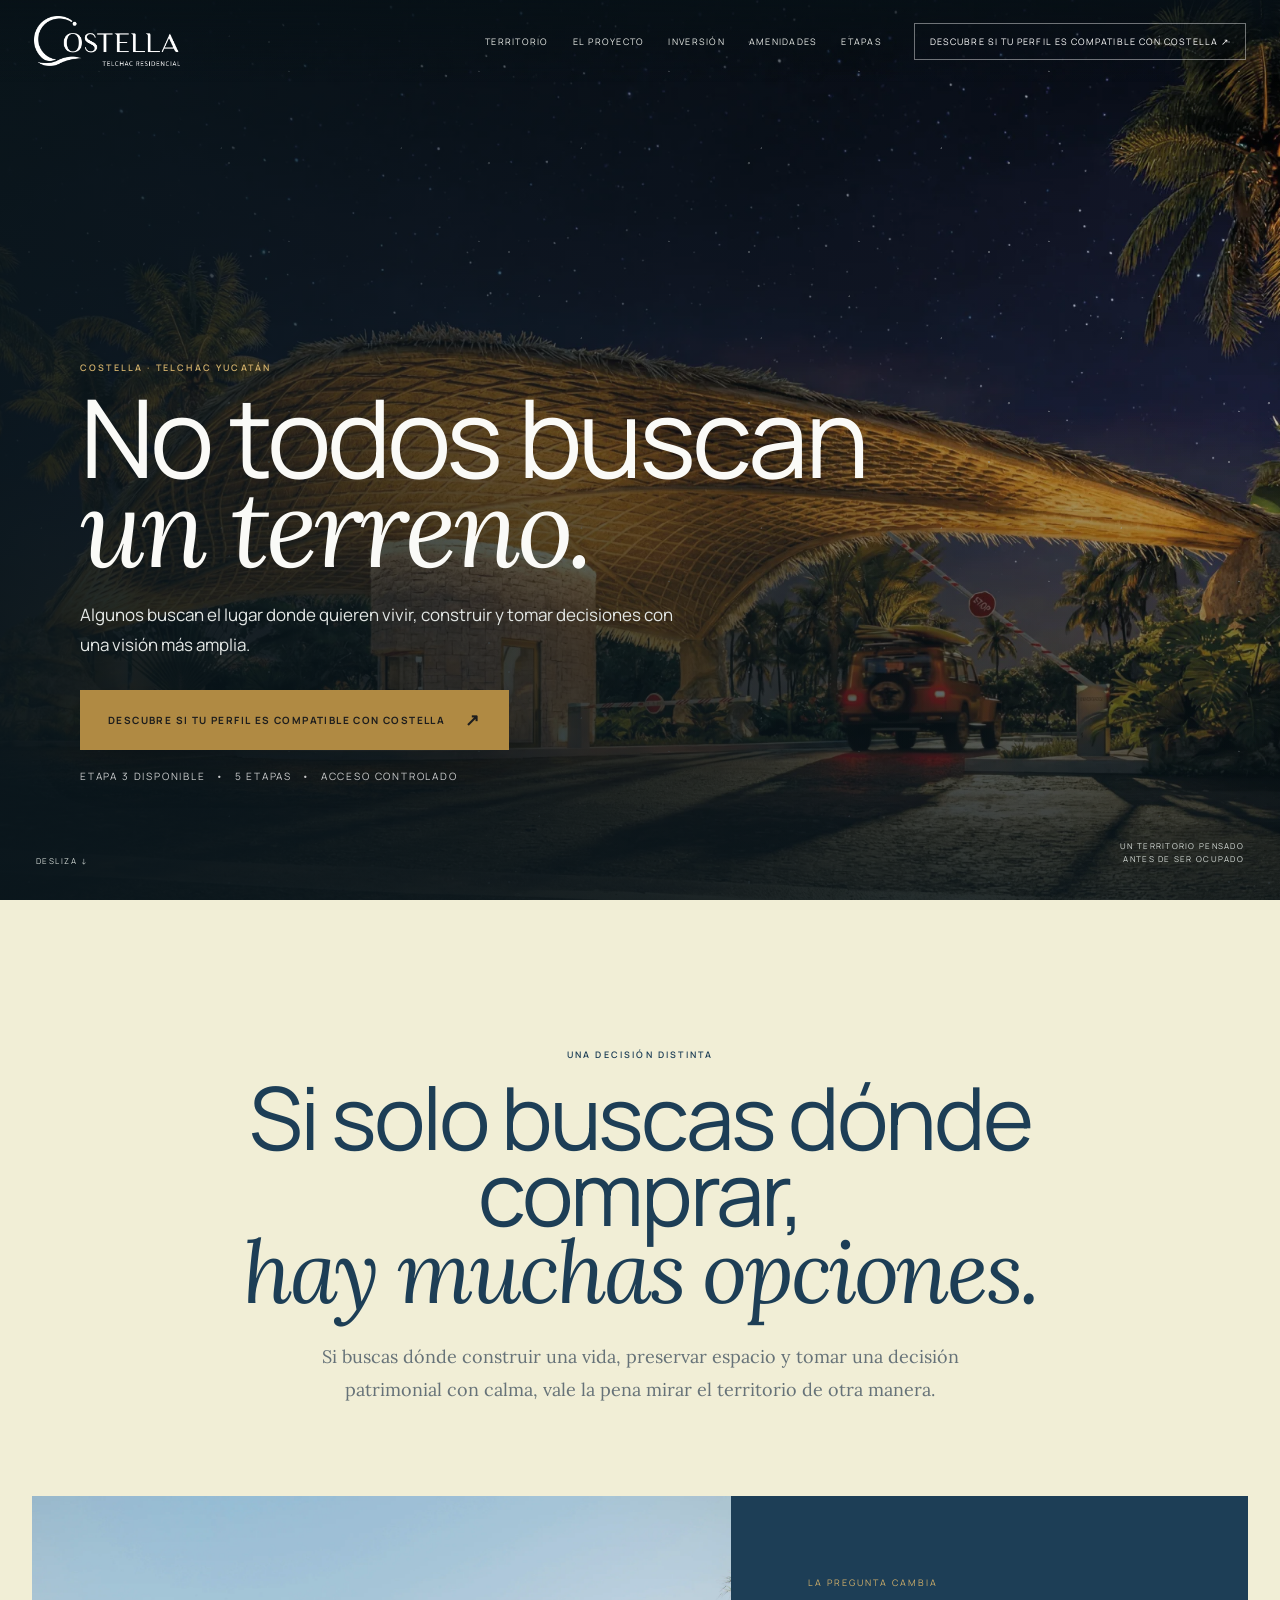
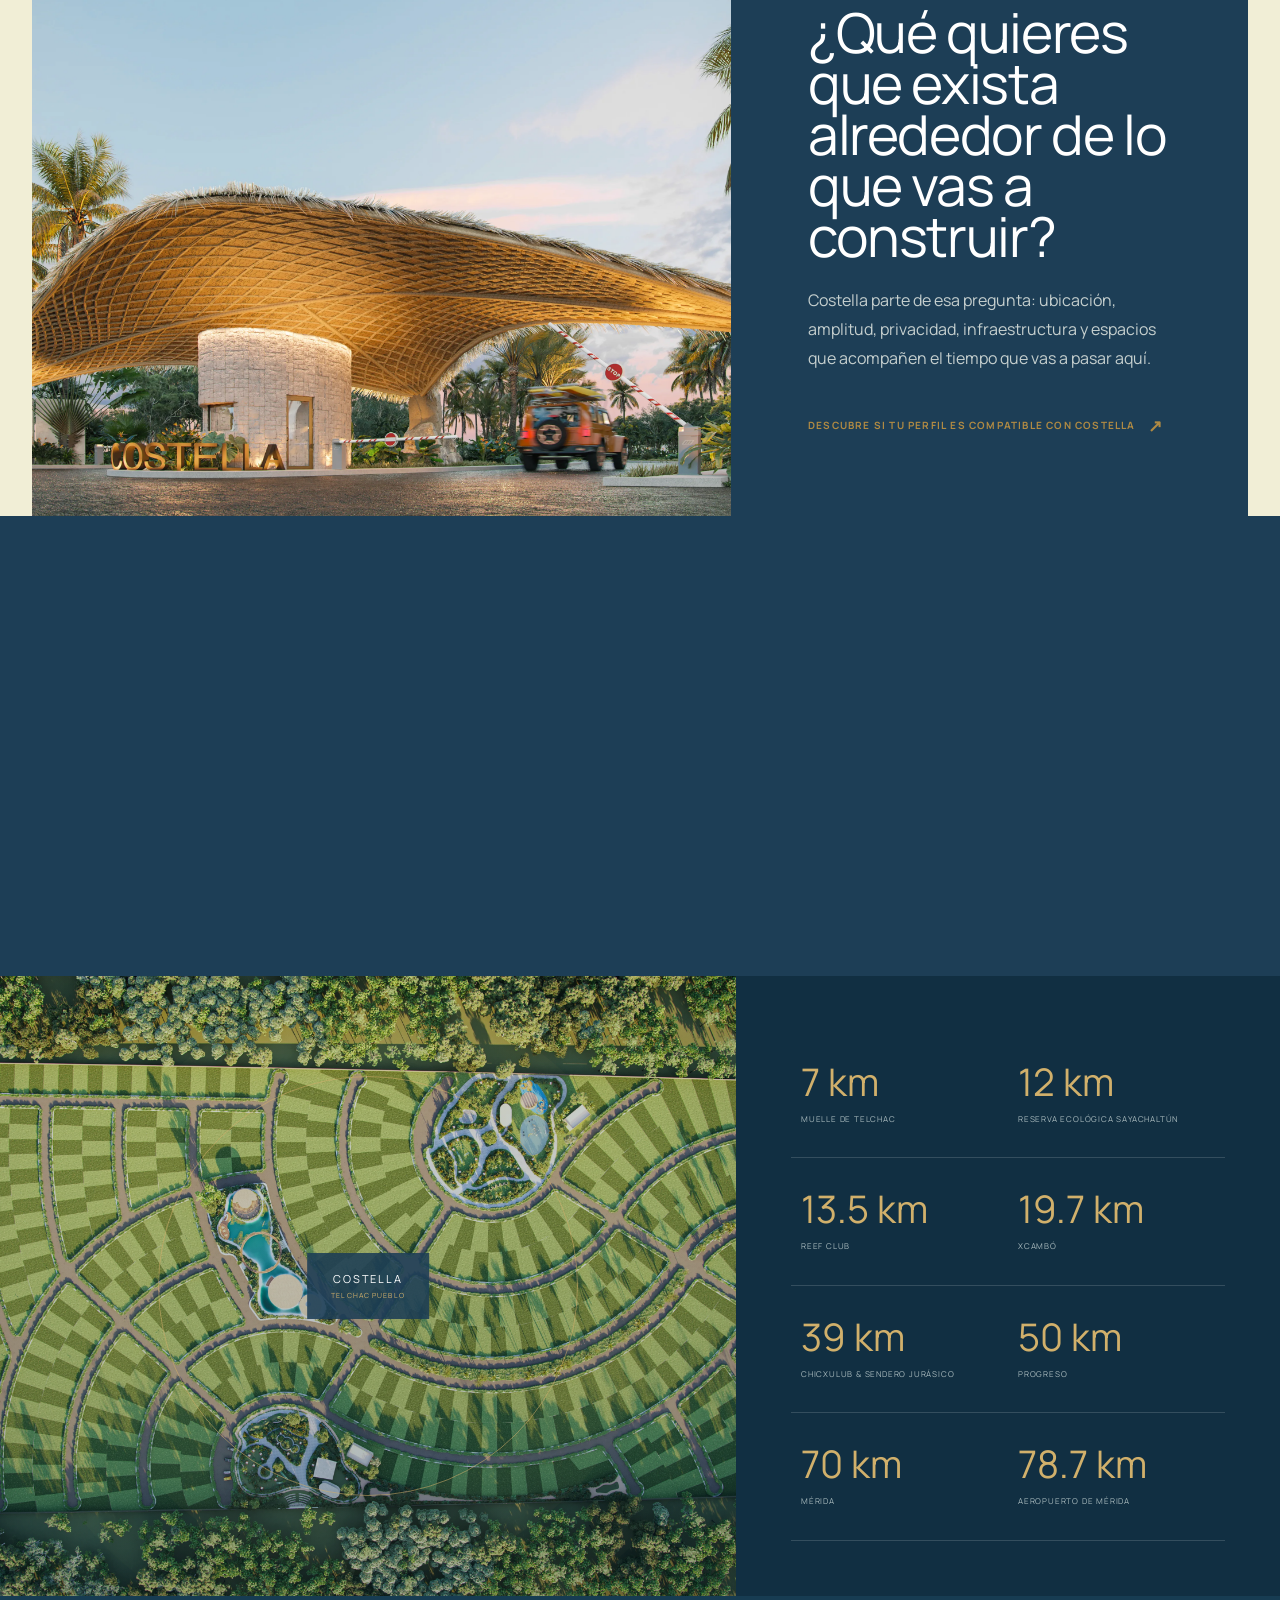
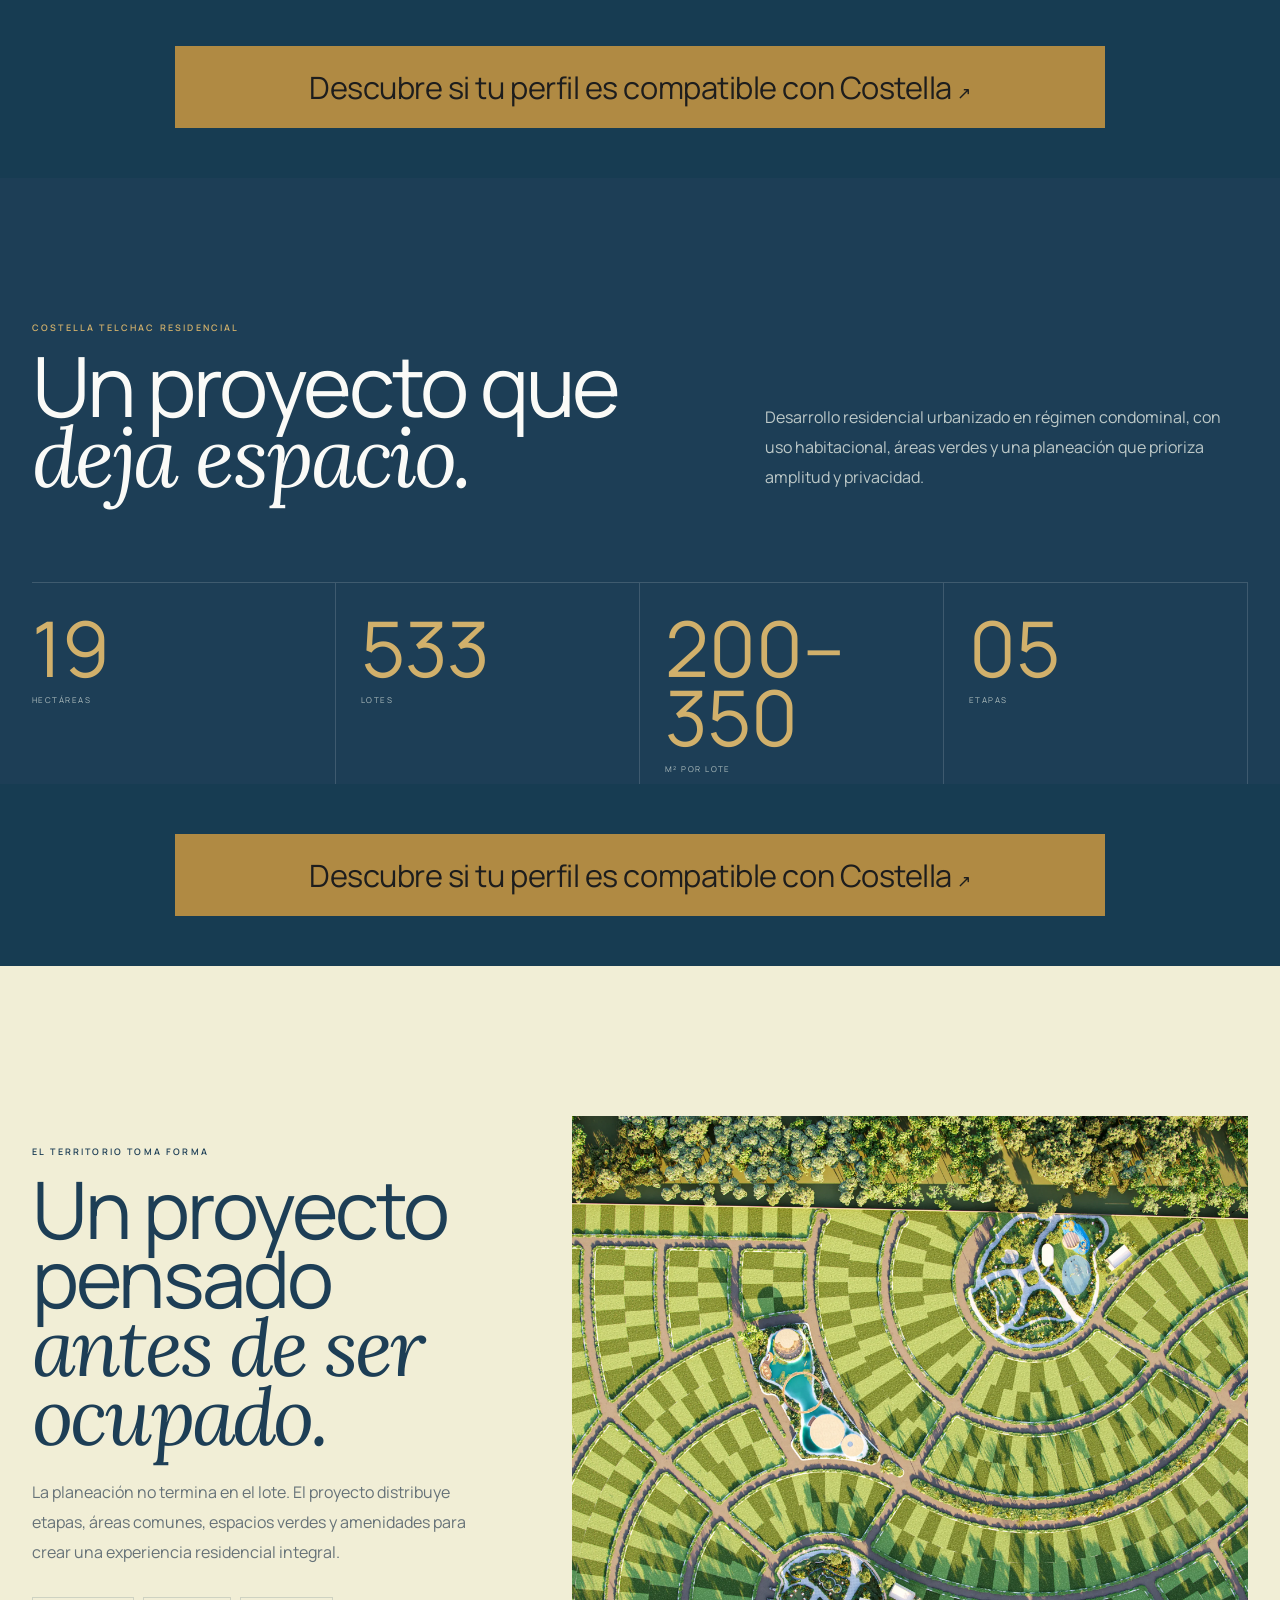
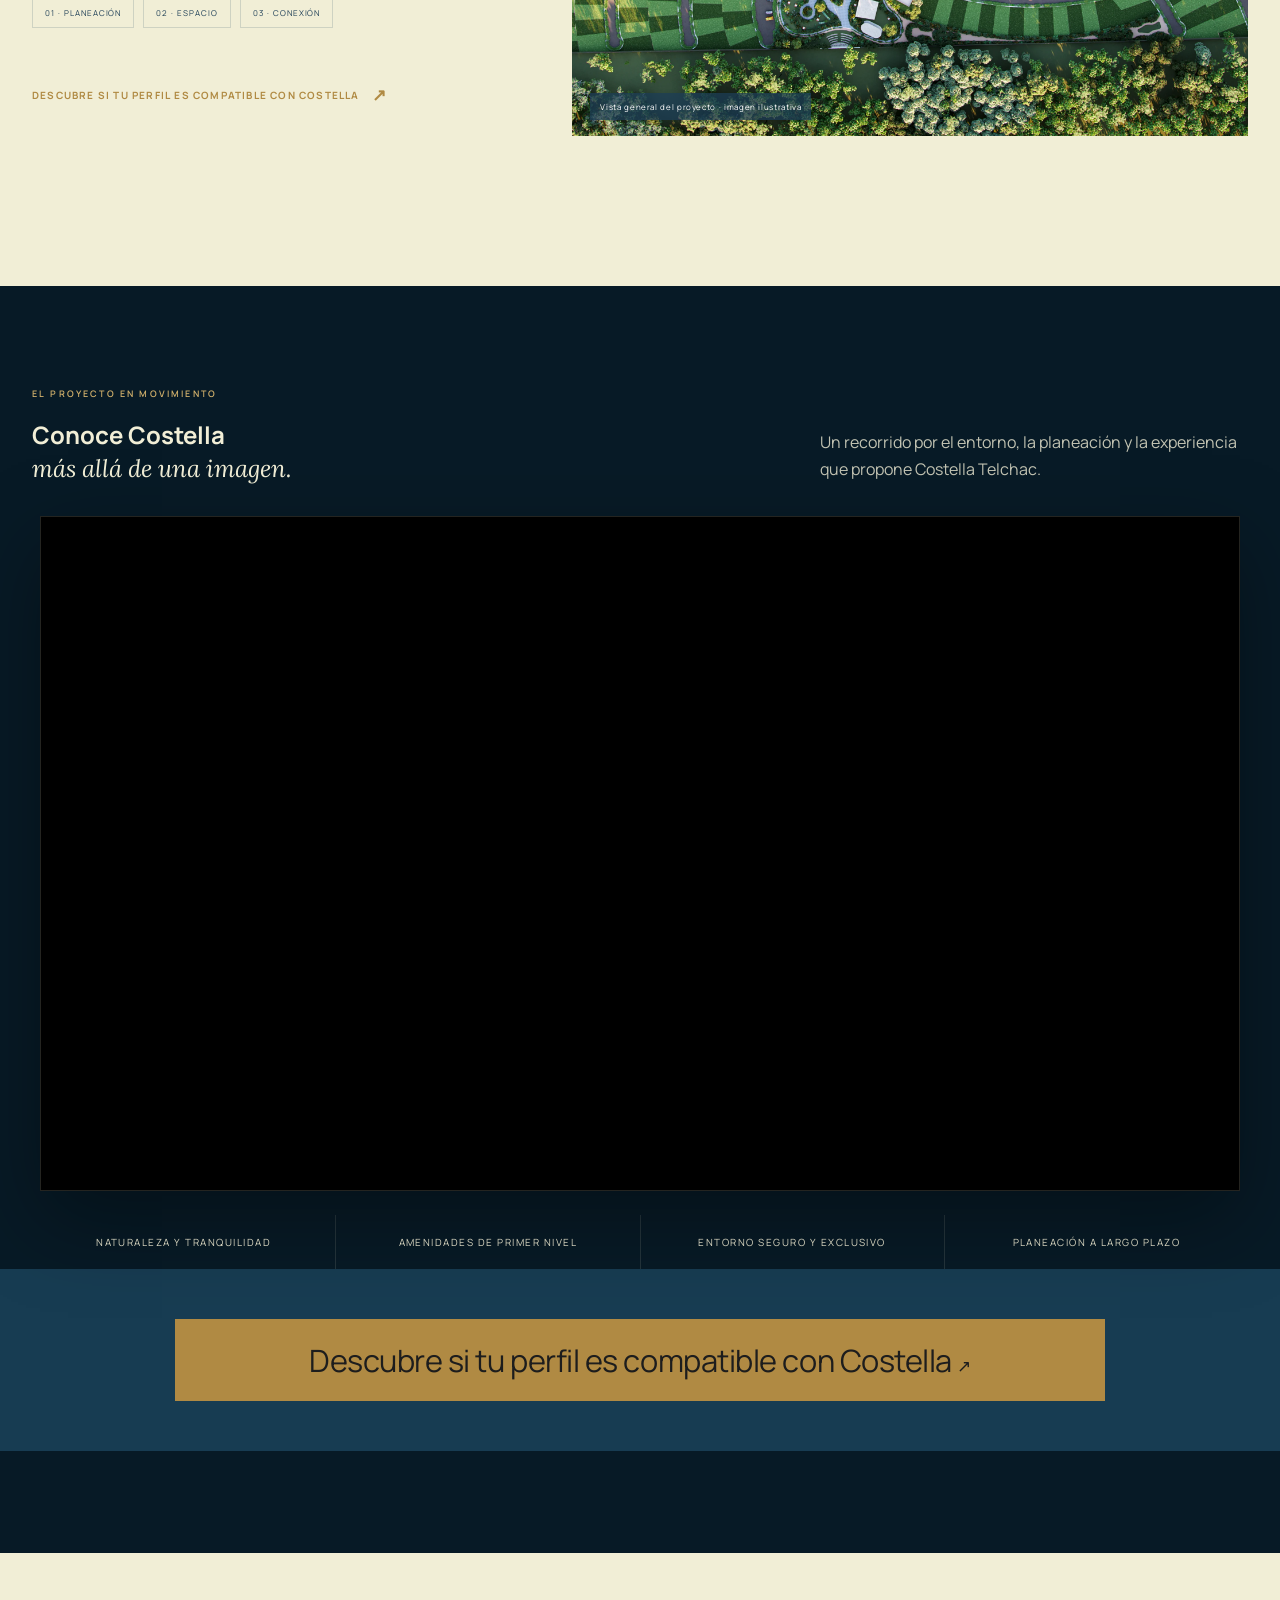
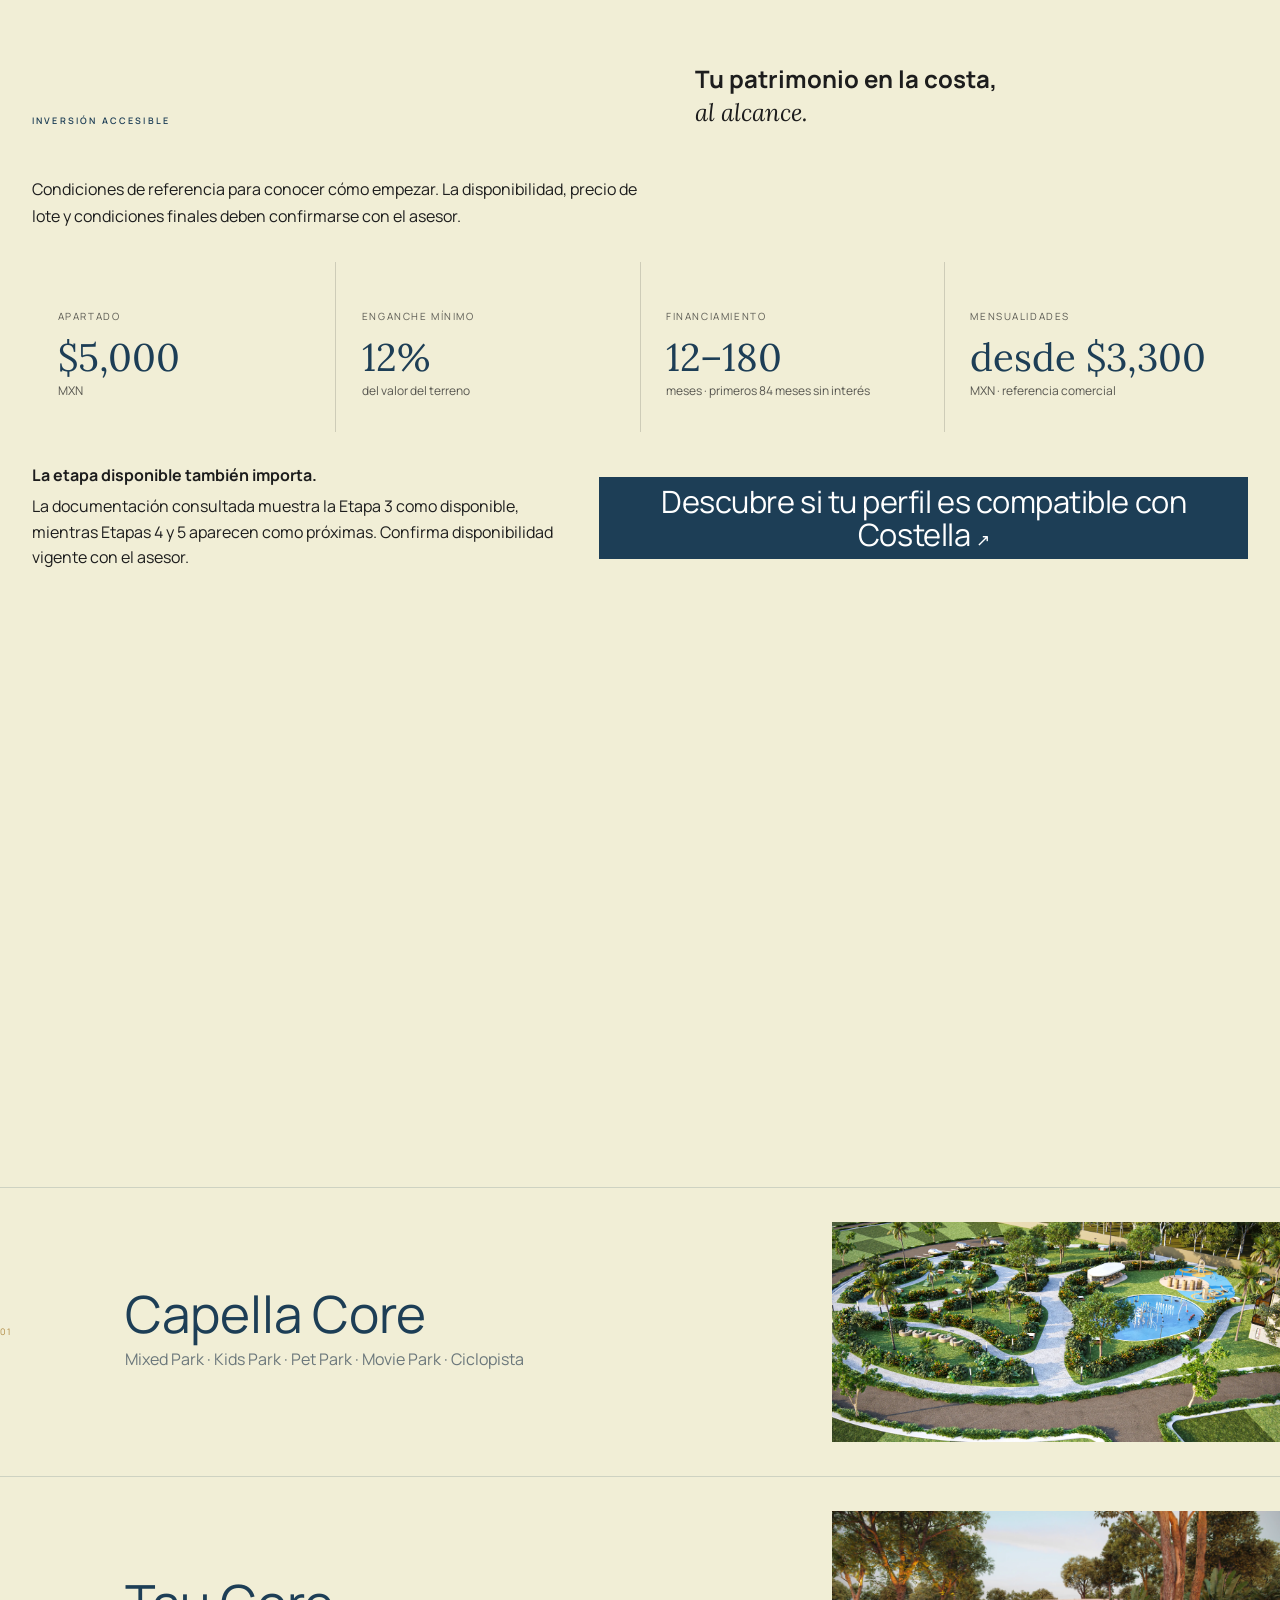
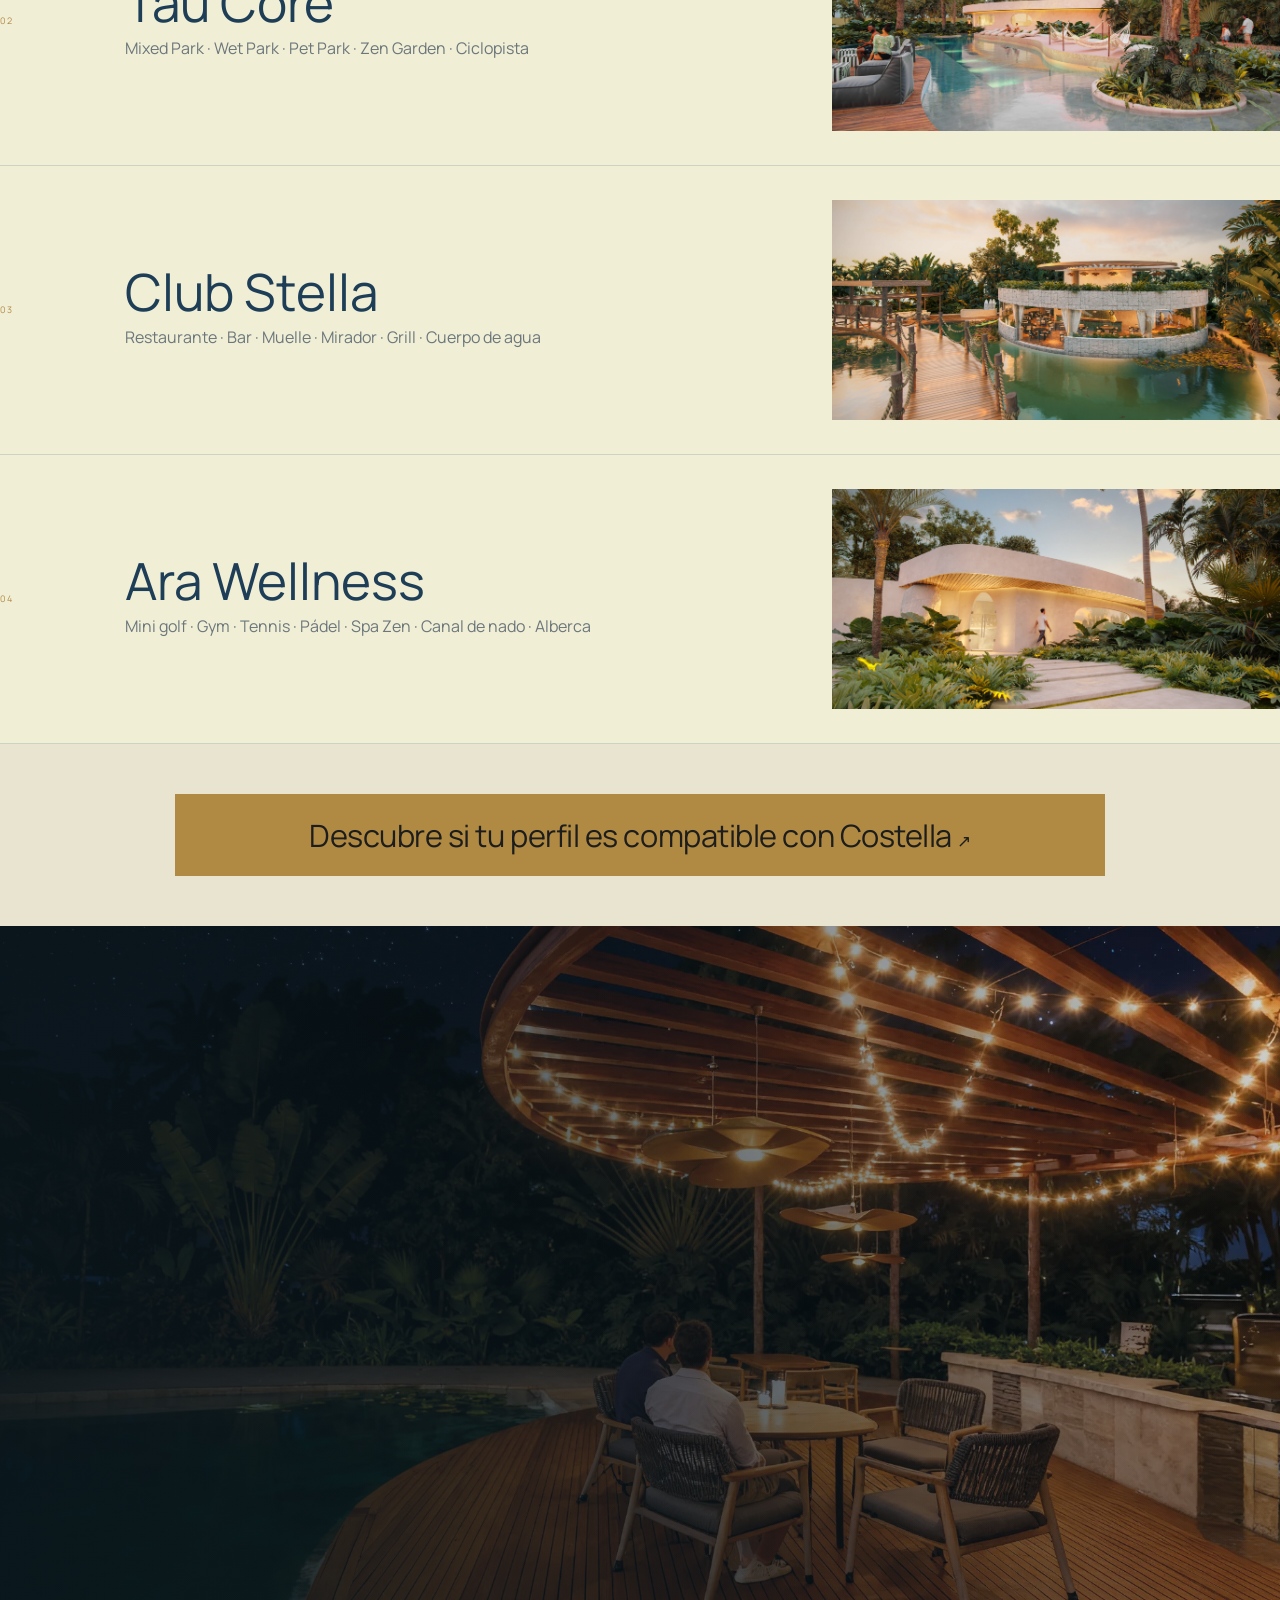
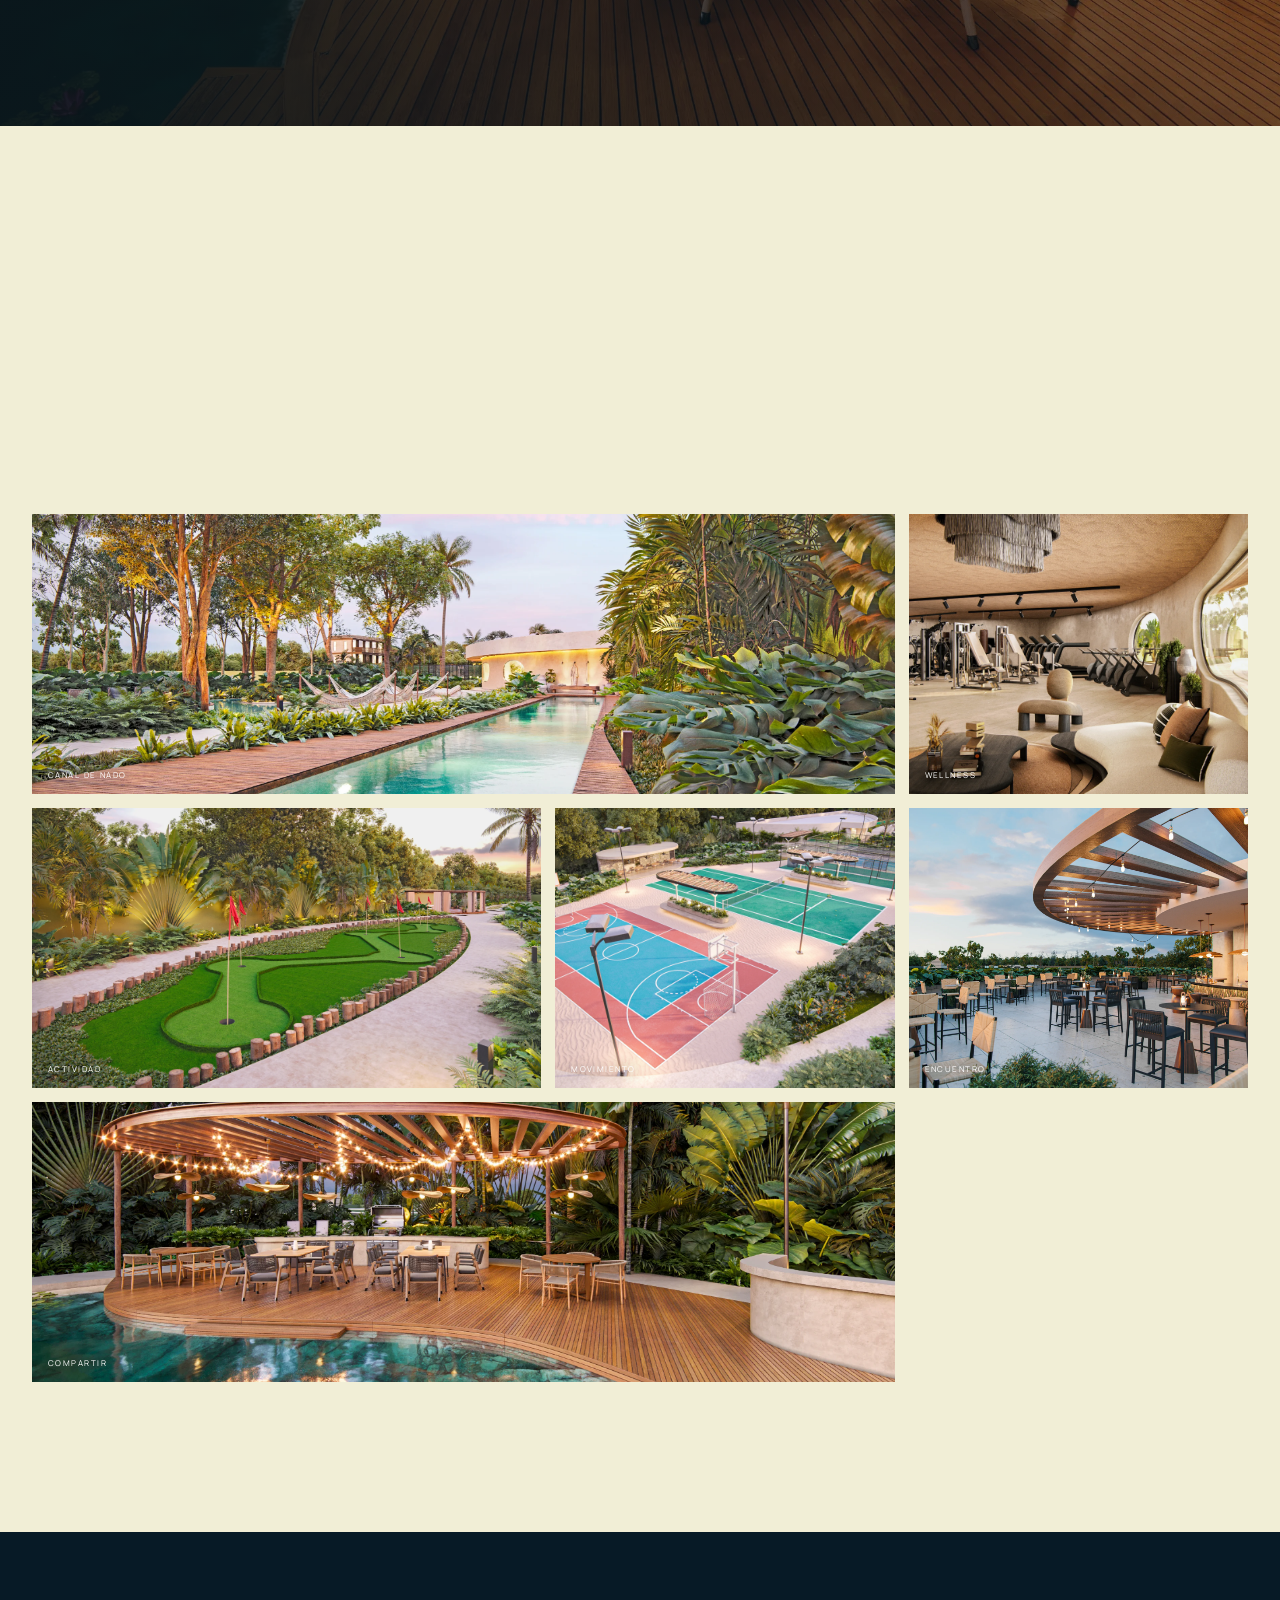
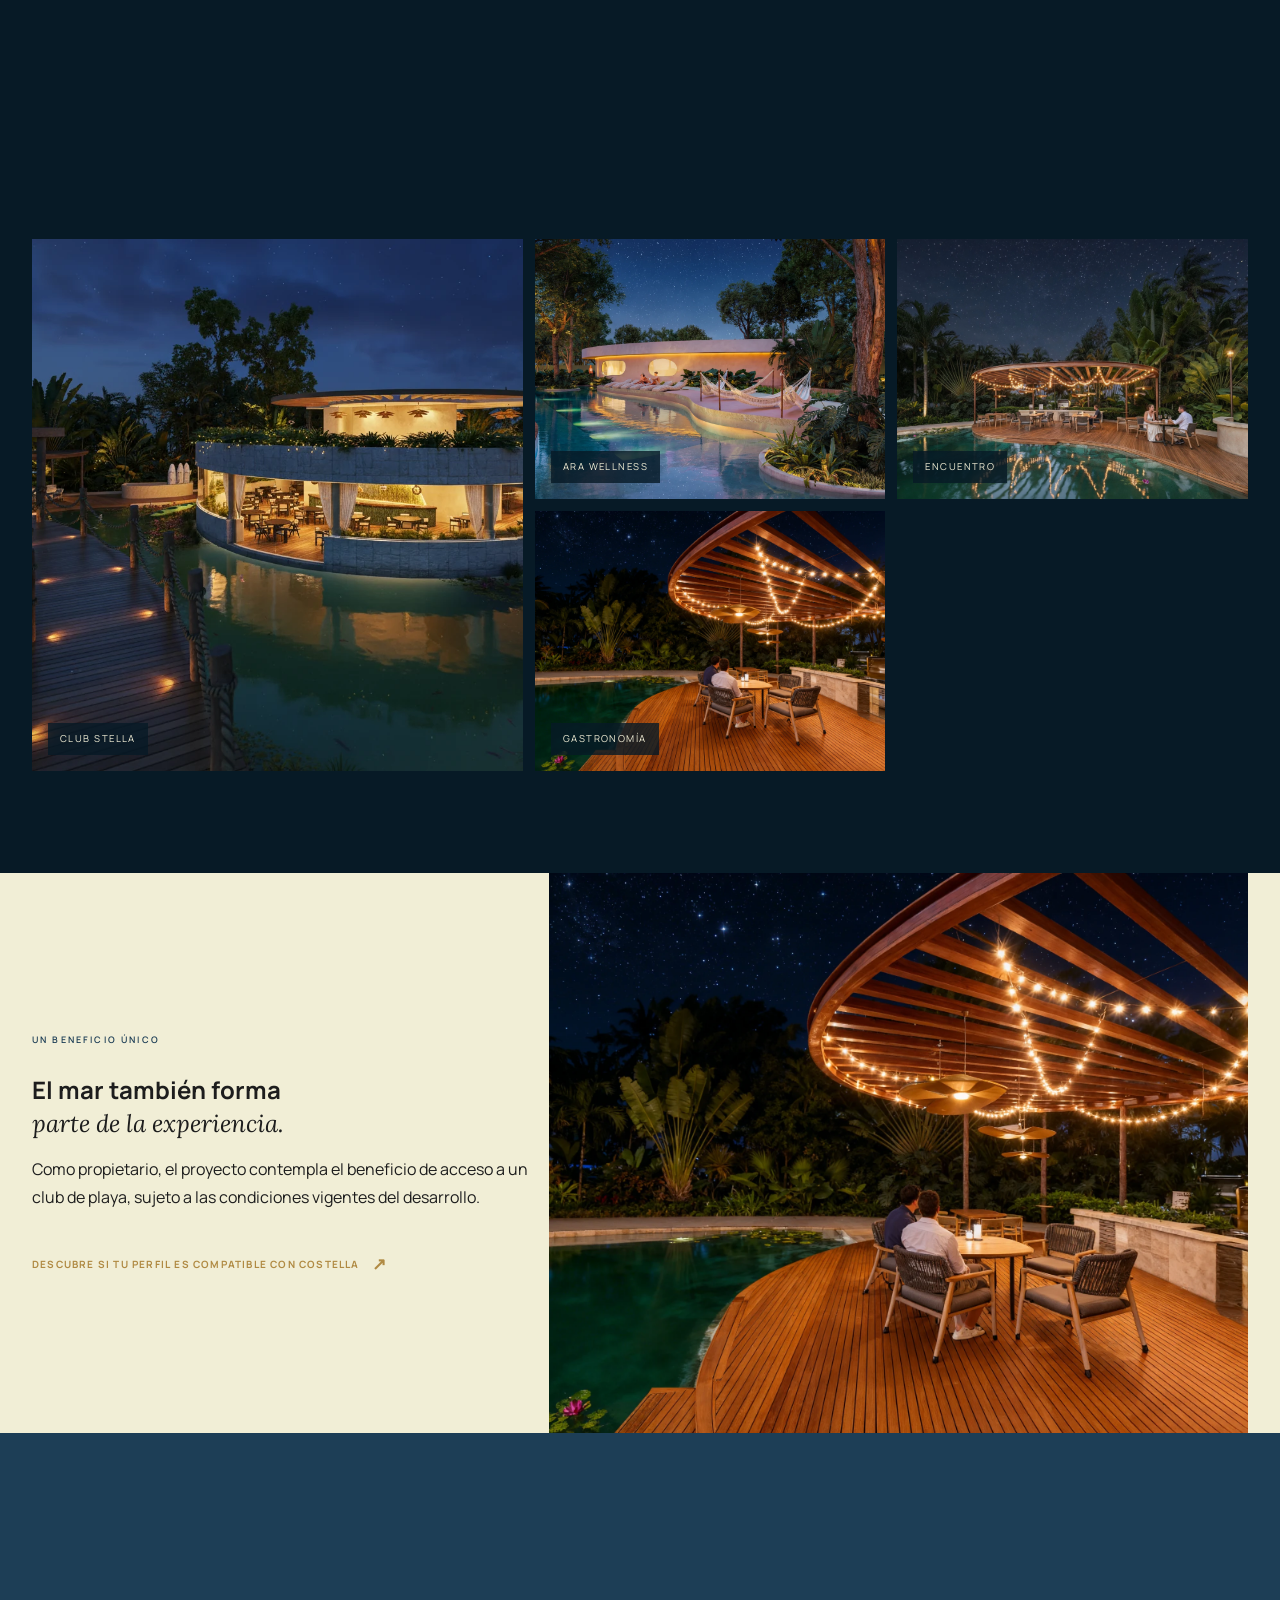
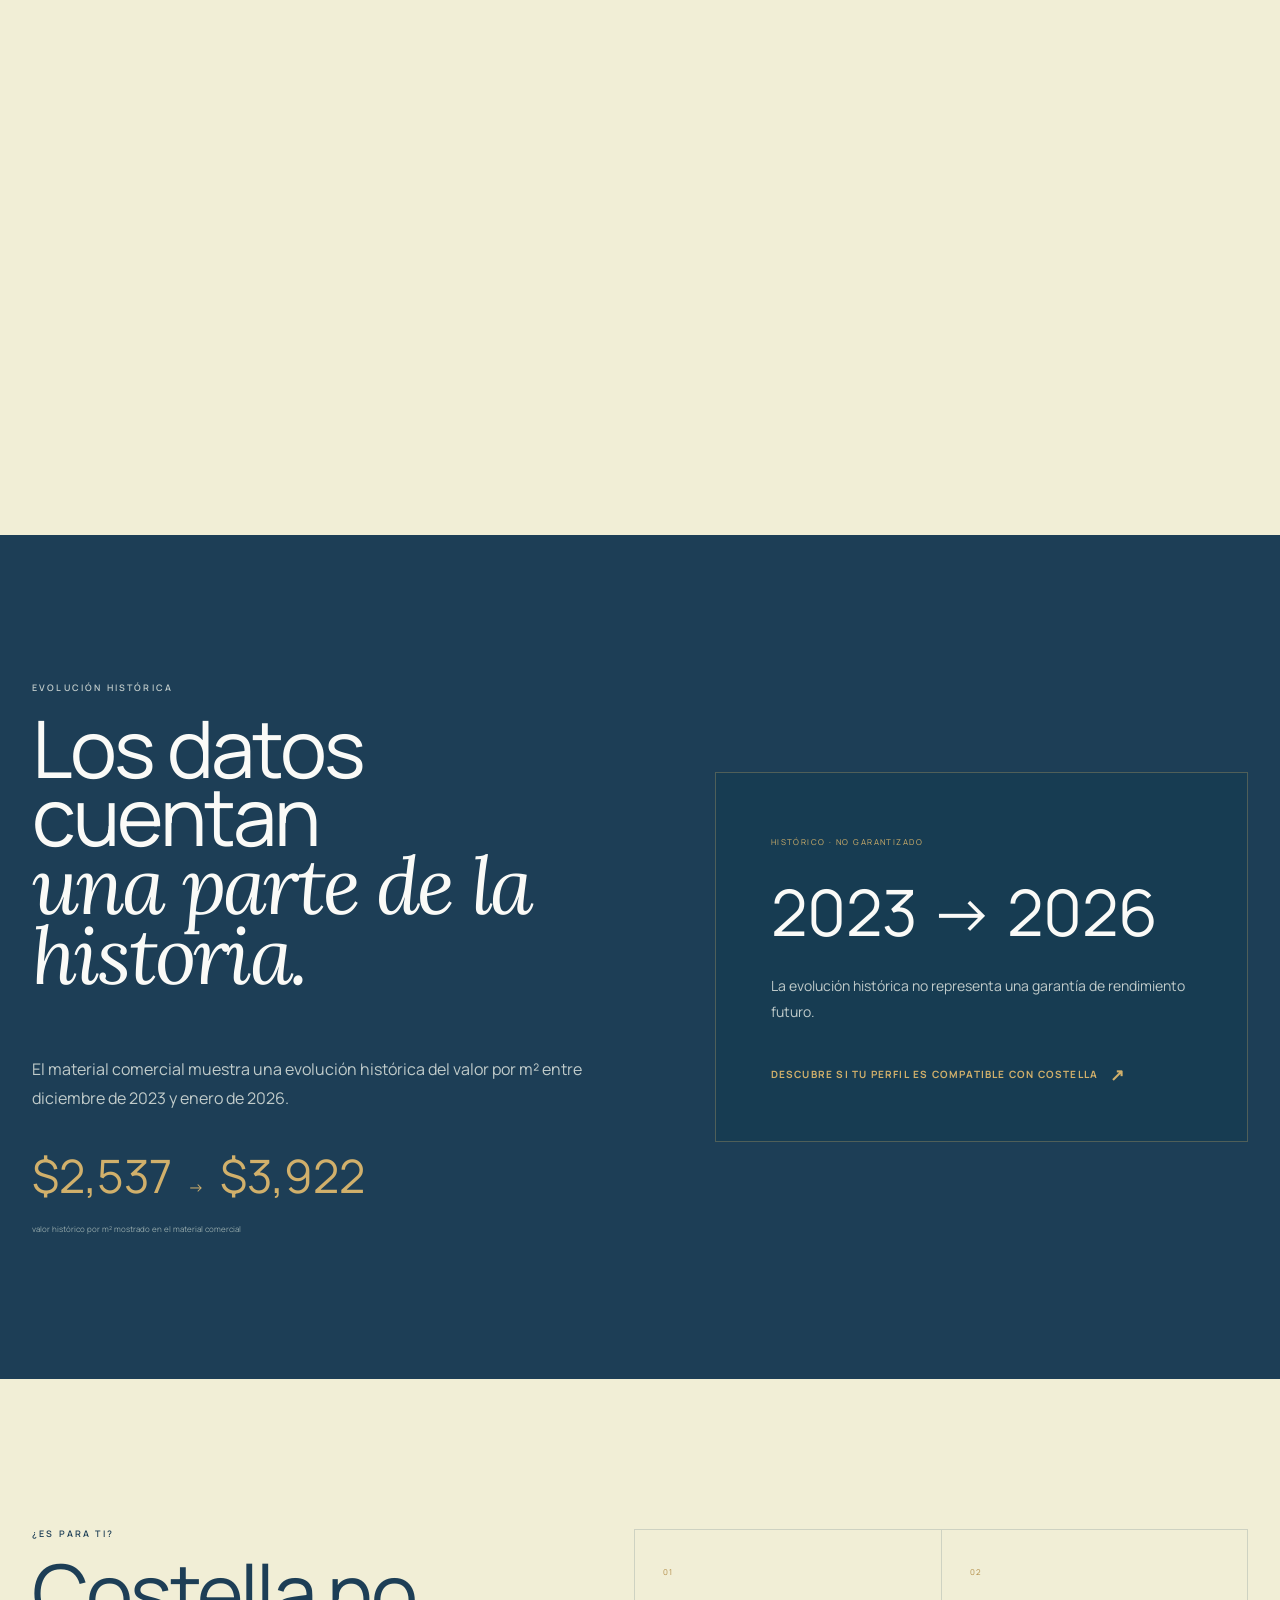
==== index.html @ 5477f330 "Costella V2" ====
<!doctype html>
<html lang="es">
<head>
<meta charset="utf-8">
<meta name="viewport" content="width=device-width,initial-scale=1">
<meta name="description" content="Costella Telchac Residencial. Un territorio para quienes eligen con visión.">
<title>Costella · Telchac Residencial</title>
<link rel="preconnect" href="https://fonts.googleapis.com">
<link rel="preconnect" href="https://fonts.gstatic.com" crossorigin>
<link href="https://fonts.googleapis.com/css2?family=Lora:ital,wght@0,400;0,500;1,400;1,500&family=Manrope:wght@400;500;600;700&display=swap" rel="stylesheet">
<link rel="stylesheet" href="/css/style.css">
</head>
<body>
<header class="site-header" id="header">
  <a class="brand-logo" href="#top" aria-label="Costella inicio"><img src="/assets/brand/costella-logo-white.png" alt="Costella Telchac Residencial"></a>
  <nav class="top-nav" aria-label="Navegación principal">
    <a href="#territorio">Territorio</a><a href="#proyecto">El proyecto</a><a href="#inversion">Inversión</a><a href="#experiencia">Amenidades</a><a href="#etapas">Etapas</a>
  </nav>
  <button class="nav-book js-qualify">Descubre si tu perfil es compatible con Costella <span>↗</span></button>
</header>

<main id="top">
  <section class="hero section-night">
    <img class="hero-media" src="/assets/renders/night/entrada-nocturna.webp" alt="Costella Telchac Residencial de noche">
    <div class="hero-stars"></div><div class="hero-shade"></div>
    <div class="hero-content reveal">
      <p class="eyebrow">COSTELLA · TELCHAC YUCATÁN</p>
      <h1>No todos buscan<br><em>un terreno.</em></h1>
      <p class="hero-sub">Algunos buscan el lugar donde quieren vivir, construir y tomar decisiones con una visión más amplia.</p>
      <button class="hero-cta js-qualify">Descubre si tu perfil es compatible con Costella <span>↗</span></button>
      <div class="hero-proof"><span>ETAPA 3 DISPONIBLE</span><span>•</span><span>5 ETAPAS</span><span>•</span><span>ACCESO CONTROLADO</span></div>
    </div>
    <div class="hero-note">UN TERRITORIO PENSADO<br>ANTES DE SER OCUPADO</div>
    <div class="scroll-note">DESLIZA ↓</div>
  </section>

  <section class="manifesto section-cream">
    <div class="container narrow reveal">
      <p class="eyebrow dark">UNA DECISIÓN DISTINTA</p>
      <h2>Si solo buscas dónde comprar,<br><em>hay muchas opciones.</em></h2>
      <p class="big-copy">Si buscas dónde construir una vida, preservar espacio y tomar una decisión patrimonial con calma, vale la pena mirar el territorio de otra manera.</p>
    </div>
    <div class="manifesto-grid container">
      <div class="manifesto-image"><img src="/assets/renders/day/caseta.webp" alt="Acceso de Costella"></div>
      <div class="manifesto-card">
        <span>LA PREGUNTA CAMBIA</span>
        <h3>¿Qué quieres que exista alrededor de lo que vas a construir?</h3>
        <p>Costella parte de esa pregunta: ubicación, amplitud, privacidad, infraestructura y espacios que acompañen el tiempo que vas a pasar aquí.</p>
        <button class="text-link js-qualify">Descubre si tu perfil es compatible con Costella <span>↗</span></button>
      </div>
    </div>
  </section>

  <section class="territory section-night" id="territorio">
    <div class="container territory-head reveal">
      <div><p class="eyebrow">EL TERRITORIO</p><h2>Antes del terreno,<br><em>está el lugar.</em></h2></div>
      <p>Costella se encuentra en Telchac Pueblo, en un punto que conecta con la costa, la naturaleza y algunos de los destinos que forman parte de la experiencia de Yucatán.</p>
    </div>
    <div class="territory-split">
      <div class="territory-map"><div class="map-ring"></div><div class="map-center">COSTELLA<br><small>TELCHAC PUEBLO</small></div></div>
      <div class="distance-list">
        <div><strong>7 km</strong><span>Muelle de Telchac</span></div>
        <div><strong>12 km</strong><span>Reserva ecológica Sayachaltún</span></div>
        <div><strong>13.5 km</strong><span>Reef Club</span></div>
        <div><strong>19.7 km</strong><span>Xcambó</span></div>
        <div><strong>39 km</strong><span>Chicxulub & Sendero Jurásico</span></div>
        <div><strong>50 km</strong><span>Progreso</span></div>
        <div><strong>70 km</strong><span>Mérida</span></div>
        <div><strong>78.7 km</strong><span>Aeropuerto de Mérida</span></div>
      </div>
    </div>
    <div class="section-cta dark-cta"><button class="cta-wide js-qualify">Descubre si tu perfil es compatible con Costella <span>↗</span></button></div>
  </section>

  <section class="costella section-night" id="costella">
    <div class="container reveal">
      <p class="eyebrow">COSTELLA TELCHAC RESIDENCIAL</p>
      <div class="split-title"><h2>Un proyecto que<br><em>deja espacio.</em></h2><p>Desarrollo residencial urbanizado en régimen condominal, con uso habitacional, áreas verdes y una planeación que prioriza amplitud y privacidad.</p></div>
      <div class="stat-grid"><div><strong>19</strong><span>HECTÁREAS</span></div><div><strong>533</strong><span>LOTES</span></div><div><strong>200–350</strong><span>M² POR LOTE</span></div><div><strong>05</strong><span>ETAPAS</span></div></div>
    </div>
    <div class="section-cta dark-cta"><button class="cta-wide js-qualify">Descubre si tu perfil es compatible con Costella <span>↗</span></button></div>
  </section>

  <section class="masterplan section-cream">
    <div class="container master-grid">
      <div class="master-copy reveal">
        <p class="eyebrow dark">EL TERRITORIO TOMA FORMA</p>
        <h2>Un proyecto pensado<br><em>antes de ser ocupado.</em></h2>
        <p>La planeación no termina en el lote. El proyecto distribuye etapas, áreas comunes, espacios verdes y amenidades para crear una experiencia residencial integral.</p>
        <div class="mini-facts"><span>01 · PLANEACIÓN</span><span>02 · ESPACIO</span><span>03 · CONEXIÓN</span></div>
        <button class="text-link js-qualify">Descubre si tu perfil es compatible con Costella <span>↗</span></button>
      </div>
      <figure class="master-image"><img src="/assets/renders/day/master-plan.webp" alt="Vista aérea del proyecto Costella"><figcaption>Vista general del proyecto · imagen ilustrativa</figcaption></figure>
    </div>
  </section>


  <section class="video-section section-night" id="video">
    <div class="container video-head reveal">
      <div><p class="eyebrow">EL PROYECTO EN MOVIMIENTO</p><h2>Conoce Costella<br><em>más allá de una imagen.</em></h2></div>
      <p>Un recorrido por el entorno, la planeación y la experiencia que propone Costella Telchac.</p>
    </div>
    <div class="container video-frame-wrap"><div class="video-frame"><iframe src="https://www.youtube-nocookie.com/embed/GN3wHvDtAbM?rel=0&modestbranding=1" title="Video Costella Telchac Residencial" loading="lazy" allow="accelerometer; autoplay; clipboard-write; encrypted-media; gyroscope; picture-in-picture; web-share" allowfullscreen></iframe></div></div>
    <div class="container video-points"><span>NATURALEZA Y TRANQUILIDAD</span><span>AMENIDADES DE PRIMER NIVEL</span><span>ENTORNO SEGURO Y EXCLUSIVO</span><span>PLANEACIÓN A LARGO PLAZO</span></div>
    <div class="section-cta dark-cta"><button class="cta-wide js-qualify">Descubre si tu perfil es compatible con Costella <span>↗</span></button></div>
  </section>


  <section class="investment section-cream" id="inversion">
    <div class="container investment-head reveal"><p class="eyebrow dark">INVERSIÓN ACCESIBLE</p><h2>Tu patrimonio en la costa,<br><em>al alcance.</em></h2><p>Condiciones de referencia para conocer cómo empezar. La disponibilidad, precio de lote y condiciones finales deben confirmarse con el asesor.</p></div>
    <div class="container investment-grid">
      <article><span>APARTADO</span><strong>$5,000</strong><small>MXN</small></article>
      <article><span>ENGANCHE MÍNIMO</span><strong>12%</strong><small>del valor del terreno</small></article>
      <article><span>FINANCIAMIENTO</span><strong>12–180</strong><small>meses · primeros 84 meses sin interés</small></article>
      <article><span>MENSUALIDADES</span><strong>desde $3,300</strong><small>MXN · referencia comercial</small></article>
    </div>
    <div class="container investment-note"><div><strong>La etapa disponible también importa.</strong><p>La documentación consultada muestra la Etapa 3 como disponible, mientras Etapas 4 y 5 aparecen como próximas. Confirma disponibilidad vigente con el asesor.</p></div><button class="cta-wide navy js-qualify">Descubre si tu perfil es compatible con Costella <span>↗</span></button></div>
  </section>

  <section class="experience section-cream" id="experiencia">
    <div class="container reveal"><p class="eyebrow dark">LA EXPERIENCIA</p><h2>Tu entorno también<br><em>forma parte de la decisión.</em></h2><p class="section-intro">Más de 50 amenidades distribuidas en cuatro puntos del desarrollo. No como una lista de servicios, sino como distintas maneras de vivir el tiempo.</p></div>
    <div class="experience-list">
      <article><div class="exp-index">01</div><div><h3>Capella Core</h3><p>Mixed Park · Kids Park · Pet Park · Movie Park · Ciclopista</p></div><img src="/assets/renders/day/parque.webp" alt="Capella Core"></article>
      <article><div class="exp-index">02</div><div><h3>Tau Core</h3><p>Mixed Park · Wet Park · Pet Park · Zen Garden · Ciclopista</p></div><img src="/assets/renders/day/piscina.webp" alt="Tau Core"></article>
      <article><div class="exp-index">03</div><div><h3>Club Stella</h3><p>Restaurante · Bar · Muelle · Mirador · Grill · Cuerpo de agua</p></div><img src="/assets/renders/day/restaurante.webp" alt="Club Stella"></article>
      <article><div class="exp-index">04</div><div><h3>Ara Wellness</h3><p>Mini golf · Gym · Tennis · Pádel · Spa Zen · Canal de nado · Alberca</p></div><img src="/assets/renders/day/wellness.webp" alt="Ara Wellness"></article>
    </div>
    <div class="section-cta light-cta"><button class="cta-wide js-qualify">Descubre si tu perfil es compatible con Costella <span>↗</span></button></div>
  </section>

  <section class="cinematic section-image">
    <img src="/assets/renders/night/club-nocturno.webp" alt="Club Stella de noche" class="feature-media">
    <div class="feature-overlay"></div>
    <div class="feature-content reveal"><p class="eyebrow">CLUB STELLA</p><h2>Cuando el día termina,<br><em>la experiencia continúa.</em></h2><p>Restaurante, bar, muelle, mirador, grill y un cuerpo de agua de aproximadamente 2,330 m².</p><button class="hero-cta js-qualify">Descubre si tu perfil es compatible con Costella <span>↗</span></button></div>
  </section>

  <section class="day-gallery section-cream">
    <div class="container reveal"><p class="eyebrow dark">VIVIRLO ES IMAGINARLO</p><h2>Espacios para que<br><em>el tiempo tenga otra forma.</em></h2></div>
    <div class="gallery-grid container">
      <figure class="g-wide"><img class="lightboxable" src="/assets/renders/day/canal-nado.webp" alt="Canal de nado"><figcaption>CANAL DE NADO</figcaption></figure>
      <figure><img class="lightboxable" src="/assets/renders/day/gym.webp" alt="Gym"><figcaption>WELLNESS</figcaption></figure>
      <figure><img class="lightboxable" src="/assets/renders/day/golfito.webp" alt="Golfito"><figcaption>ACTIVIDAD</figcaption></figure>
      <figure><img class="lightboxable" src="/assets/renders/day/canchas.webp" alt="Canchas deportivas"><figcaption>MOVIMIENTO</figcaption></figure>
      <figure><img class="lightboxable" src="/assets/renders/day/roof.webp" alt="Roof"><figcaption>ENCUENTRO</figcaption></figure>
      <figure class="g-wide"><img class="lightboxable" src="/assets/renders/day/grill.webp" alt="Grill"><figcaption>COMPARTIR</figcaption></figure>
    </div>
  </section>


  <section class="night-gallery section-night">
    <div class="container reveal"><p class="eyebrow">LA NOCHE TAMBIÉN ES PARTE DEL PROYECTO</p><h2>Cuando cae el sol,<br><em>Costella cambia de ritmo.</em></h2><p class="section-intro">Una selección de espacios nocturnos para mostrar el contraste entre naturaleza, agua, iluminación cálida y vida social.</p></div>
    <div class="night-mosaic container"><figure class="night-large"><img class="lightboxable" src="/assets/renders/night/club-stella-laguna-night.webp" alt="Club Stella de noche"><figcaption>CLUB STELLA</figcaption></figure><figure><img class="lightboxable" src="/assets/renders/night/ara-wellness-night.webp" alt="Ara Wellness de noche"><figcaption>ARA WELLNESS</figcaption></figure><figure><img class="lightboxable" src="/assets/renders/night/grill-dining-night.webp" alt="Espacio social nocturno"><figcaption>ENCUENTRO</figcaption></figure><figure><img class="lightboxable" src="/assets/renders/night/grill-social-night.webp" alt="Restaurante y grill de noche"><figcaption>GASTRONOMÍA</figcaption></figure></div>
  </section>


  <section class="beach-club section-cream">
    <div class="container beach-grid"><div class="beach-copy reveal"><p class="eyebrow dark">UN BENEFICIO ÚNICO</p><h2>El mar también forma<br><em>parte de la experiencia.</em></h2><p>Como propietario, el proyecto contempla el beneficio de acceso a un club de playa, sujeto a las condiciones vigentes del desarrollo.</p><button class="text-link js-qualify">Descubre si tu perfil es compatible con Costella <span>↗</span></button></div><figure class="beach-media"><img src="/assets/renders/night/grill-social-night.webp" alt="Experiencia nocturna junto al agua"></figure></div>
  </section>

  <section class="patrimonial section-night">
    <div class="container patrimonial-grid reveal">
      <div><p class="eyebrow">VISIÓN PATRIMONIAL</p><h2>El valor también está<br><em>en lo que decides antes.</em></h2></div>
      <div><p>Costella comunica desde la planeación y la evidencia: elegir territorio, tamaño, condiciones, infraestructura y certeza jurídica antes de tomar una decisión.</p><div class="pillars"><span>VALOR DEL M²</span><span>CERTEZA</span><span>PRIVACIDAD</span><span>WELLNESS</span></div></div>
    </div>
  </section>

  <section class="commercial section-cream" id="condiciones">
    <div class="container commercial-grid reveal">
      <div><p class="eyebrow dark">CONDICIONES DE REFERENCIA</p><h2>Conoce lo que implica<br><em>dar el primer paso.</em></h2><p>Las condiciones pueden cambiar. Antes de tomar una decisión, un asesor puede confirmar disponibilidad, precio y condiciones vigentes.</p><button class="btn-dark js-qualify">Descubre si tu perfil es compatible con Costella <span>↗</span></button></div>
      <div class="commercial-data">
        <div><span>Apartado</span><strong>$5,000</strong><small>MXN</small></div>
        <div><span>Enganche mínimo</span><strong>12%</strong><small>del precio del terreno</small></div>
        <div><span>Financiamiento</span><strong>12–180</strong><small>meses · primeros 84 sin intereses según información comercial</small></div>
        <div><span>Mensualidades</span><strong>Desde $3,300</strong><small>MXN · referencia comercial</small></div>
      </div>
    </div>
  </section>

  <section class="certainty section-cream">
    <div class="container certainty-grid reveal">
      <div><p class="eyebrow dark">CERTEZA ANTES QUE PROMESAS</p><h2>Antes de hablar de rendimiento,<br><em>hablemos de certeza.</em></h2></div>
      <div class="certainty-list"><div><b>01</b><span>Régimen condominal</span><p>Desarrollo residencial urbanizado con uso habitacional.</p></div><div><b>02</b><span>Infraestructura</span><p>Electricidad subterránea, alumbrado, vialidades, muro perimetral y servicios contemplados en el proyecto.</p></div><div><b>03</b><span>Escrituración</span><p>La información comercial indica escritura una vez liquidado el terreno, sujeto a las condiciones aplicables.</p></div><div><b>04</b><span>Relación con PROFECO</span><p>El desarrollo comunica su adhesión a PROFECO. Antes de contratar, revisa la documentación y condiciones vigentes con el asesor.</p></div></div>
    </div>
  </section>

  <section class="history section-night">
    <div class="container history-grid reveal">
      <div><p class="eyebrow">EVOLUCIÓN HISTÓRICA</p><h2>Los datos cuentan<br><em>una parte de la historia.</em></h2><p>El material comercial muestra una evolución histórica del valor por m² entre diciembre de 2023 y enero de 2026.</p><div class="history-values"><strong>$2,537</strong><span>→</span><strong>$3,922</strong><small>valor histórico por m² mostrado en el material comercial</small></div></div>
      <div class="history-card"><span>HISTÓRICO · NO GARANTIZADO</span><strong>2023 → 2026</strong><p>La evolución histórica no representa una garantía de rendimiento futuro.</p><button class="text-link light js-qualify">Descubre si tu perfil es compatible con Costella <span>↗</span></button></div>
    </div>
  </section>

  <section class="criteria section-cream" id="criterios">
    <div class="container criteria-wrap reveal">
      <div class="criteria-head"><p class="eyebrow dark">¿ES PARA TI?</p><h2>Costella no busca<br><em>ser para todos.</em></h2><p>Puede tener sentido para ti si buscas una combinación de espacio, ubicación, planeación y una visión patrimonial de largo plazo.</p></div>
      <div class="criteria-list"><div><span>01</span><h3>Buscas espacio</h3><p>Terrenos de 200 a 350 m² dentro de un proyecto de 19 hectáreas.</p></div><div><span>02</span><h3>Piensas a largo plazo</h3><p>Quieres elegir hoy el territorio donde podrías construir después.</p></div><div><span>03</span><h3>Te importa el entorno</h3><p>Privacidad, naturaleza, áreas verdes y amenidades forman parte de la decisión.</p></div><div><span>04</span><h3>Quieres decidir informado</h3><p>Prefieres revisar condiciones, documentación y números antes de avanzar.</p></div></div>
      <button class="cta-wide navy js-qualify">Descubre si tu perfil es compatible con Costella <span>↗</span></button>
    </div>
  </section>


  <section class="stages section-night" id="etapas">
    <div class="container stages-head reveal"><p class="eyebrow">UN PROYECTO POR ETAPAS</p><h2>Conoce las cinco etapas<br><em>de Costella.</em></h2><p>El desarrollo está dividido en 5 etapas con entregas progresivas.</p></div>
    <div class="container stage-grid"><article><span>01</span><strong>2029</strong><small>100% vendida</small></article><article><span>02</span><strong>2030</strong><small>100% vendida</small></article><article class="active-stage"><span>03</span><strong>2031</strong><small>Disponible</small></article><article><span>04</span><strong>Próximamente</strong><small>Etapa futura</small></article><article><span>05</span><strong>Próximamente</strong><small>Etapa futura</small></article></div>
    <div class="container stage-note"><p>Las fechas de entrega y disponibilidad están sujetas a las condiciones y comercialización vigentes.</p><button class="cta-wide js-qualify">Descubre si tu perfil es compatible con Costella <span>↗</span></button></div>
  </section>

  <section class="faq section-night">
    <div class="container faq-inner reveal"><p class="eyebrow">ANTES DE AVANZAR</p><h2>Las preguntas que<br><em>vale la pena hacer.</em></h2><div class="faq-list">
      <details><summary>¿Dónde está Costella?</summary><p>En Telchac Pueblo, Yucatán.</p></details>
      <details><summary>¿Qué tamaños de terreno existen?</summary><p>La información comercial indica terrenos de 200 a 350 m².</p></details>
      <details><summary>¿Con cuánto puedo apartar?</summary><p>El apartado indicado en la información comercial es de $5,000 MXN.</p></details>
      <details><summary>¿Puedo utilizar Infonavit o crédito bancario?</summary><p>La información disponible indica que no se contempla Infonavit ni crédito bancario para la adquisición; se manejan recursos propios o el financiamiento del proyecto.</p></details>
      <details><summary>¿Cuándo puedo escriturar?</summary><p>La información comercial indica que puede escriturarse una vez liquidado el terreno, sujeto a las condiciones aplicables.</p></details>
      <details><summary>¿Costella construye mi casa?</summary><p>La información disponible presenta a Costella como un desarrollo de terrenos. La construcción no se presenta como un servicio ofrecido actualmente por Marnez Desarrollos.</p></details>
    </div><button class="cta-wide js-qualify">Descubre si tu perfil es compatible con Costella <span>↗</span></button></div>
  </section>

  <section class="closing section-image">
    <img src="/assets/renders/night/entrada-nocturna.webp" alt="Entrada de Costella por la noche" class="feature-media"><div class="feature-overlay"></div>
    <div class="feature-content reveal"><p class="eyebrow">COSTELLA · TELCHAC RESIDENCIAL</p><h2>Hay decisiones que empiezan<br><em>con una conversación.</em></h2><p>Revisa disponibilidad, condiciones y el siguiente paso directamente con un asesor.</p><button class="hero-cta js-qualify">Descubre si tu perfil es compatible con Costella <span>↗</span></button></div>
  </section>
</main>

<footer class="footer"><div><img src="/assets/brand/costella-logo-white.png" alt="Costella Telchac Residencial" class="footer-logo"></div><p>Un proyecto de Marnez Desarrollos.</p><small>Las imágenes son ilustrativas y referenciales. Información sujeta a cambios y condiciones comerciales vigentes.</small></footer>

<div class="lightbox" id="lightbox" aria-hidden="true"><button class="lightbox-close" type="button" aria-label="Cerrar">×</button><img id="lightboxImage" src="" alt=""><p id="lightboxCaption"></p></div>



<div class="qualify-modal" id="qualifyModal" aria-hidden="true">
  <div class="qualify-backdrop" id="qualifyBackdrop"></div>
  <section class="qualify-panel" role="dialog" aria-modal="true" aria-labelledby="qualifyTitle">
    <header class="qualify-header">
      <div>
        <p class="eyebrow dark">EVALUACIÓN INICIAL</p>
        <h2 id="qualifyTitle">Descubre si tu perfil es compatible con <em>Costella Telchac Residencial.</em></h2>
      </div>
      <button class="qualify-close" id="qualifyClose" type="button" aria-label="Cerrar">×</button>
    </header>

    <div class="qualify-progress-wrap">
      <div class="qualify-progress-meta">
        <span id="qualifyStepCounter">Pregunta 1 de 5</span>
        <strong id="qualifyProgressText">Empieza la evaluación</strong>
      </div>
      <div class="qualify-progress-track"><div class="qualify-progress" id="qualifyProgress"></div></div>
      <p>Son 5 preguntas cortas. Al terminar sabrás si tu perfil es compatible y, si lo es, podrás continuar con tu cita o webinar.</p>
    </div>

    <form id="qualificationForm" class="qualification-form" novalidate>
      <div class="qualify-step active" data-step="0">
        <p class="step-kicker">01 · ENTRADA</p>
        <h3>¿Cuánto puedes destinar hoy al enganche inicial?</h3>
        <p class="step-help">Para esta evaluación tomamos como referencia un enganche inicial alrededor de $80,000 MXN. El monto real depende del terreno y de las condiciones vigentes.</p>
        <label class="qualify-option"><input type="radio" name="q1" value="80k-plus"><span>$80,000 MXN o más</span></label>
        <label class="qualify-option"><input type="radio" name="q1" value="50-79k"><span>$50,000 a $79,999 MXN</span></label>
        <label class="qualify-option"><input type="radio" name="q1" value="30-49k"><span>$30,000 a $49,999 MXN</span></label>
        <label class="qualify-option"><input type="radio" name="q1" value="under-30k"><span>Menos de $30,000 MXN / todavía no lo tengo</span></label>
        <button class="qualify-next" type="submit">Continuar <span>→</span></button>
      </div>

      <div class="qualify-step" data-step="1">
        <p class="step-kicker">02 · INTENCIÓN</p>
        <h3>¿Para qué buscas un terreno residencial?</h3>
        <label class="qualify-option"><input type="radio" name="q2" value="build"><span>Construir mi casa</span></label>
        <label class="qualify-option"><input type="radio" name="q2" value="invest"><span>Invertir y construir patrimonio</span></label>
        <label class="qualify-option"><input type="radio" name="q2" value="resell"><span>Comprar para vender después</span></label>
        <label class="qualify-option"><input type="radio" name="q2" value="explore"><span>Todavía estoy explorando opciones</span></label>
        <div class="qualify-nav"><button class="qualify-back" type="button" data-back-step>← Atrás</button><button class="qualify-next" type="submit">Continuar <span>→</span></button></div>
      </div>

      <div class="qualify-step" data-step="2">
        <p class="step-kicker">03 · HORIZONTE</p>
        <h3>¿Qué tan cómodo estás con un desarrollo con entregas progresivas a partir de 2029?</h3>
        <label class="qualify-option"><input type="radio" name="q3" value="2029"><span>2029 me funciona</span></label>
        <label class="qualify-option"><input type="radio" name="q3" value="2030-plus"><span>Puedo esperar a 2030 o después</span></label>
        <label class="qualify-option"><input type="radio" name="q3" value="before-2029"><span>Necesito recibir antes de 2029</span></label>
        <label class="qualify-option"><input type="radio" name="q3" value="unknown"><span>Aún no tengo claro el horizonte</span></label>
        <div class="qualify-nav"><button class="qualify-back" type="button" data-back-step>← Atrás</button><button class="qualify-next" type="submit">Continuar <span>→</span></button></div>
      </div>

      <div class="qualify-step" data-step="3">
        <p class="step-kicker">04 · MOMENTO</p>
        <h3>¿Cuándo te gustaría tomar una decisión?</h3>
        <label class="qualify-option"><input type="radio" name="q4" value="30-days"><span>En los próximos 30 días</span></label>
        <label class="qualify-option"><input type="radio" name="q4" value="1-3-months"><span>En 1 a 3 meses</span></label>
        <label class="qualify-option"><input type="radio" name="q4" value="3-6-months"><span>En 3 a 6 meses</span></label>
        <label class="qualify-option"><input type="radio" name="q4" value="later"><span>Más adelante</span></label>
        <div class="qualify-nav"><button class="qualify-back" type="button" data-back-step>← Atrás</button><button class="qualify-next" type="submit">Continuar <span>→</span></button></div>
      </div>

      <div class="qualify-step" data-step="4">
        <p class="step-kicker">05 · SIGUIENTE PASO</p>
        <h3>¿Cómo te gustaría continuar después de conocer tu resultado?</h3>
        <label class="qualify-option"><input type="radio" name="q5" value="call"><span>Agendar una videollamada</span></label>
        <label class="qualify-option"><input type="radio" name="q5" value="webinar"><span>Participar en el próximo webinar</span></label>
        <label class="qualify-option"><input type="radio" name="q5" value="info"><span>Recibir información y pensarlo con calma</span></label>
        <label class="qualify-option"><input type="radio" name="q5" value="explore"><span>Quiero conocer otro proyecto</span></label>
        <div class="qualify-nav"><button class="qualify-back" type="button" data-back-step>← Atrás</button><button class="qualify-next" type="submit">Ver mi resultado <span>→</span></button></div>
      </div>
      <p class="qualify-status" id="qualifyStatus" aria-live="polite"></p>
    </form>

    <div class="qualify-result" id="qualifyResult" aria-hidden="true">
      <span class="result-badge">RESULTADO DE LA EVALUACIÓN INICIAL</span>
      <h3 id="qualifyResultTitle">Aquí aparecerá tu resultado.</h3>
      <p id="qualifyResultBody"></p>
      <div class="result-urgency" id="qualifyUrgency" hidden></div>
      <div class="result-actions">
        <button class="result-primary" id="qualifyResultPrimary" type="button">Agenda una videollamada</button>
        <button class="result-secondary" id="qualifyResultSecondary" type="button">Conoce el próximo webinar</button>
      </div>
      <div class="alt-lead" id="altLead" hidden>
        <h4>¿Te interesa conocer otro proyecto?</h4>
        <p>Déjanos tus datos y te avisaremos cuando tengamos un proyecto que se ajuste mejor a lo que buscas.</p>
        <form class="alt-lead-form" id="altLeadForm">
          <input name="name" required placeholder="Nombre" autocomplete="name">
          <input name="whatsapp" required placeholder="WhatsApp" inputmode="tel" autocomplete="tel">
          <button type="submit">Quiero conocer otra opción <span>→</span></button>
          <small class="contact-note" id="altLeadNote"></small>
        </form>
      </div>
      <small class="qualification-disclaimer">Esta evaluación es comercial e informativa; no representa aprobación contractual ni garantiza disponibilidad. Las condiciones vigentes deben confirmarse con un asesor.</small>
      <button class="result-reset" id="qualifyReset" type="button">Volver a empezar</button>
    </div>
  </section>
</div>

<script src="/js/config.js"></script>
<script src="/js/main.js"></script>
</body>
</html>
---- css/style.css ----
:root{--blue:#1D3E56;--green:#434B32;--deep:#1D1D1D;--sand:#F1EED6;--gold:#B08A43;--gold2:#D1B06B;--cream:#F1EED6;--white:#FAFAF7;--muted:#6D777A;--line:rgba(29,62,86,.16);--nightline:rgba(255,255,255,.15);--title:'Guaruja Neue','Manrope',Arial,sans-serif;--body:'Guaruja Neue','Manrope',Arial,sans-serif;--quote:'Lora',Georgia,serif;--max:1240px}*{box-sizing:border-box}html{scroll-behavior:smooth;overflow-x:hidden}body{margin:0;background:var(--deep);color:var(--white);font-family:var(--body);overflow-x:hidden}img{max-width:100%;display:block}button,a{font:inherit}button{cursor:pointer}a{text-decoration:none;color:inherit}.container{width:min(var(--max),calc(100% - 64px));margin:auto}.section-night{background:var(--blue);color:var(--white);position:relative}.section-cream{background:var(--cream);color:var(--blue)}.site-header{position:fixed;z-index:100;inset:0 0 auto;height:82px;padding:18px 34px;display:flex;align-items:center;gap:32px;background:linear-gradient(180deg,rgba(7,17,23,.78),transparent);transition:.3s}.site-header.scrolled{background:rgba(29,29,29,.94);backdrop-filter:blur(12px)}.brand-logo{width:146px;flex:0 0 auto}.brand-logo img{width:100%}.top-nav{margin-left:auto;display:flex;gap:24px;font-size:9px;letter-spacing:.14em;text-transform:uppercase;color:#e8ebe7}.top-nav a:hover{color:var(--gold2)}.nav-book{border:1px solid rgba(255,255,255,.42);background:transparent;color:#fff;padding:11px 15px;font-size:9px;letter-spacing:.12em;text-transform:uppercase}.nav-book:hover{background:var(--sand);color:var(--blue)}.eyebrow{margin:0 0 18px;font:600 9px/1.2 var(--body);letter-spacing:.24em;text-transform:uppercase;color:var(--gold2)}.eyebrow.dark{color:var(--blue)}h1,h2,h3,p{margin-top:0}.hero{min-height:100svh;display:grid;align-items:end;position:relative;overflow:hidden}.hero-media,.feature-media{position:absolute;inset:0;width:100%;height:100%;object-fit:cover}.hero-media{object-position:center 54%}.hero-shade{position:absolute;inset:0;background:linear-gradient(90deg,rgba(10,22,28,.91),rgba(10,22,28,.52) 52%,rgba(10,22,28,.12)),linear-gradient(0deg,rgba(10,22,28,.82),transparent 55%)}.hero-stars{position:absolute;inset:0;opacity:.42;background-image:radial-gradient(circle at 12% 20%,#fff 0 1px,transparent 1.3px),radial-gradient(circle at 74% 14%,#fff 0 .8px,transparent 1.1px),radial-gradient(circle at 52% 42%,#fff 0 .7px,transparent 1px),radial-gradient(circle at 88% 68%,#fff 0 1px,transparent 1.4px),radial-gradient(circle at 23% 78%,#fff 0 .8px,transparent 1.1px);background-size:240px 210px,310px 260px,190px 170px,260px 240px,180px 190px}.hero-content{position:relative;z-index:2;width:min(1120px,calc(100% - 64px));margin:0 auto 13vh}.hero h1,.manifesto h2,.territory h2,.costella h2,.masterplan h2,.experience h2,.feature-content h2,.patrimonial h2,.commercial h2,.certainty h2,.history h2,.criteria h2,.faq h2{font-family:var(--title);font-weight:400;letter-spacing:-.035em}.hero h1{font-size:clamp(66px,8.5vw,126px);line-height:.82;max-width:950px;margin:0}.hero h1 em,h2 em{font-family:var(--quote);font-weight:400;font-style:italic}.hero-sub{max-width:620px;margin:28px 0 30px;color:#e3e7e5;font-size:17px;line-height:1.75}.hero-cta,.btn-dark,.cta-wide,.text-link{border:0}.hero-cta,.btn-dark{display:inline-flex;align-items:center;justify-content:center;gap:20px;min-height:60px;padding:0 28px;background:var(--gold);color:var(--deep);font:700 10px var(--body);letter-spacing:.14em;text-transform:uppercase;box-shadow:0 15px 45px rgba(0,0,0,.18);transition:.25s}.hero-cta:hover,.btn-dark:hover{transform:translateY(-3px);background:var(--gold2)}.hero-cta span,.btn-dark span,.cta-wide span,.text-link span{font-size:17px}.hero-note{position:absolute;right:36px;bottom:34px;z-index:2;color:#d7ddd9;font-size:8px;letter-spacing:.16em;line-height:1.7;text-align:right}.scroll-note{position:absolute;left:36px;bottom:34px;z-index:2;font-size:8px;letter-spacing:.18em;color:#cfd6d2}.manifesto{padding:150px 0 0}.narrow{text-align:center;max-width:900px}.manifesto h2{font-size:clamp(54px,6.8vw,92px);line-height:.88;margin-bottom:30px}.big-copy{max-width:720px;margin:0 auto;color:#667278;font:400 18px/1.85 var(--quote)}.manifesto-grid{display:grid;grid-template-columns:1.15fr .85fr;margin-top:90px;min-height:620px}.manifesto-image{overflow:hidden}.manifesto-image img{width:100%;height:100%;object-fit:cover}.manifesto-card{background:var(--blue);color:#fff;padding:clamp(45px,6vw,90px);display:flex;flex-direction:column;justify-content:center}.manifesto-card>span{font-size:9px;letter-spacing:.22em;color:var(--gold2)}.manifesto-card h3{font:400 clamp(38px,4.3vw,62px)/.93 var(--title);letter-spacing:-.025em;margin:18px 0 24px}.manifesto-card p{color:#c5cfce;line-height:1.8;max-width:520px}.text-link{display:inline-flex;align-items:center;gap:12px;width:max-content;padding:0;background:transparent;color:var(--gold);font-size:10px;font-weight:700;letter-spacing:.12em;text-transform:uppercase;margin-top:25px}.text-link.light{color:var(--gold2)}.text-link:hover{color:#dfc58e}.section-cta{display:flex;justify-content:center;padding:50px 32px}.dark-cta{background:#173c52}.light-cta{background:#e9e4cf}.cta-wide{width:min(930px,100%);min-height:82px;padding:0 40px;background:var(--gold);color:var(--deep);font:400 clamp(21px,2.4vw,32px)/1.05 var(--title);letter-spacing:-.015em;transition:.25s}.cta-wide:hover{transform:translateY(-3px);background:var(--gold2)}.cta-wide.navy{background:var(--blue);color:#fff}.territory{padding:145px 0 0}.territory-head{display:grid;grid-template-columns:1.05fr .95fr;gap:90px;align-items:end}.territory h2,.costella h2{font-size:clamp(58px,6.5vw,92px);line-height:.84;margin:0}.territory-head>p{max-width:560px;color:#bdc9c8;line-height:1.85;margin:0}.territory-split{display:grid;grid-template-columns:1.15fr .85fr;min-height:620px;margin-top:75px}.territory-map{position:relative;overflow:hidden;background-image:linear-gradient(rgba(15,45,60,.2),rgba(15,45,60,.35)),url('../assets/renders/day/master-plan.webp');background-size:cover;background-position:center;min-height:620px}.map-ring{position:absolute;width:420px;height:420px;border:1px solid rgba(209,176,107,.55);border-radius:50%;top:50%;left:50%;transform:translate(-50%,-50%);box-shadow:0 0 0 80px rgba(209,176,107,.03),0 0 0 160px rgba(209,176,107,.02)}.map-center{position:absolute;top:50%;left:50%;transform:translate(-50%,-50%);background:rgba(29,62,86,.88);padding:18px 24px;text-align:center;color:#fff;font-size:11px;letter-spacing:.18em}.map-center small{font-size:7px;letter-spacing:.16em;color:var(--gold2)}.distance-list{display:grid;grid-template-columns:1fr 1fr;background:#112f42;padding:55px}.distance-list div{padding:24px 10px;border-bottom:1px solid var(--nightline)}.distance-list strong{display:block;font:400 38px var(--title);color:var(--gold2)}.distance-list span{display:block;margin-top:6px;color:#a9babd;font-size:8px;letter-spacing:.1em;text-transform:uppercase;line-height:1.5}.costella{padding:145px 0 0}.split-title{display:grid;grid-template-columns:1fr .75fr;gap:90px;align-items:end;margin-top:10px}.split-title>p{color:#bdc9c8;line-height:1.85;margin:0}.stat-grid{display:grid;grid-template-columns:repeat(4,1fr);margin-top:90px;border-top:1px solid var(--nightline)}.stat-grid div{padding:30px 20px 10px 0;border-right:1px solid var(--nightline)}.stat-grid div+div{padding-left:25px}.stat-grid strong{display:block;font:400 clamp(52px,6vw,84px)/.9 var(--title);color:var(--gold2)}.stat-grid span{display:block;margin-top:12px;font-size:8px;letter-spacing:.18em;color:#aebdbe}.masterplan{padding:150px 0}.master-grid{display:grid;grid-template-columns:.8fr 1.2fr;gap:90px;align-items:center}.master-copy h2{font-size:clamp(54px,6.2vw,84px);line-height:.86;margin-bottom:28px}.master-copy>p:not(.eyebrow){max-width:550px;color:#667278;line-height:1.85}.mini-facts{display:flex;flex-wrap:wrap;gap:9px;margin:30px 0}.mini-facts span{border:1px solid var(--line);padding:9px 12px;font-size:8px;letter-spacing:.12em}.master-image{margin:0;position:relative;overflow:hidden}.master-image img{width:100%;height:620px;object-fit:cover}.master-image figcaption{position:absolute;left:18px;bottom:16px;color:#fff;background:rgba(29,62,86,.75);padding:8px 10px;font-size:8px;letter-spacing:.08em}.experience{padding:145px 0 0}.experience h2,.patrimonial h2,.commercial h2,.certainty h2,.history h2,.criteria h2,.faq h2{font-size:clamp(54px,6.2vw,86px);line-height:.86}.section-intro{max-width:690px;color:#68757a;line-height:1.8;font-size:17px;margin-top:28px}.experience-list{margin-top:75px;border-top:1px solid var(--line)}.experience-list article{display:grid;grid-template-columns:90px 1fr 35%;gap:35px;align-items:center;padding:34px 0;border-bottom:1px solid var(--line)}.exp-index{font-size:9px;letter-spacing:.2em;color:var(--gold)}.experience-list h3{font:400 clamp(39px,4vw,58px)/.9 var(--title);margin:0 0 10px}.experience-list p{color:#6b777b;margin:0;line-height:1.7}.experience-list img{width:100%;height:220px;object-fit:cover}.cinematic,.closing{min-height:800px;position:relative;display:grid;align-items:center;overflow:hidden}.feature-overlay{position:absolute;inset:0;background:linear-gradient(90deg,rgba(10,22,28,.88),rgba(10,22,28,.5) 58%,rgba(10,22,28,.12)),linear-gradient(0deg,rgba(10,22,28,.5),transparent)}.feature-content{position:relative;z-index:2;width:min(1120px,calc(100% - 64px));margin:auto}.feature-content h2{font-size:clamp(64px,7.5vw,116px);line-height:.82;max-width:1000px}.feature-content>p:not(.eyebrow){max-width:600px;color:#e2e7e5;line-height:1.8;margin:28px 0 30px;font-size:16px}.day-gallery{padding:150px 0}.day-gallery h2{font-size:clamp(54px,6.3vw,86px);line-height:.86;margin:0}.gallery-grid{display:grid;grid-template-columns:1.2fr .8fr .8fr;grid-auto-rows:280px;gap:14px;margin-top:70px}.gallery-grid figure{margin:0;position:relative;overflow:hidden}.gallery-grid .g-wide{grid-column:span 2}.gallery-grid img{width:100%;height:100%;object-fit:cover;transition:.8s}.gallery-grid figure:hover img{transform:scale(1.035)}.gallery-grid figcaption{position:absolute;left:16px;bottom:14px;color:#fff;font-size:8px;letter-spacing:.18em;text-shadow:0 2px 14px #000}.patrimonial{padding:145px 0}.patrimonial-grid{display:grid;grid-template-columns:1fr 1fr;gap:100px;align-items:end}.patrimonial p{color:#c1cccb;line-height:1.85}.pillars{display:flex;flex-wrap:wrap;gap:10px;margin-top:28px}.pillars span{border:1px solid var(--nightline);padding:10px 12px;font-size:8px;letter-spacing:.14em;color:#d7ddd9}.commercial{padding:150px 0}.commercial-grid{display:grid;grid-template-columns:1fr .9fr;gap:100px;align-items:center}.commercial p{max-width:580px;color:#68757a;line-height:1.85}.commercial-data{border-top:1px solid var(--line)}.commercial-data>div{display:grid;grid-template-columns:1fr auto;gap:8px;padding:22px 0;border-bottom:1px solid var(--line)}.commercial-data span{font-size:9px;color:#6d797c}.commercial-data strong{font:400 clamp(30px,3.4vw,44px)/1 var(--title);color:var(--blue);text-align:right}.commercial-data small{grid-column:2;font-size:8px;color:#8a8274;text-align:right}.certainty{padding:145px 0}.certainty-grid{display:grid;grid-template-columns:1fr 1fr;gap:100px}.certainty-list{border-top:1px solid var(--line)}.certainty-list>div{display:grid;grid-template-columns:44px 1fr;gap:8px;padding:22px 0;border-bottom:1px solid var(--line)}.certainty-list b{font-size:9px;color:var(--gold)}.certainty-list span{font:400 24px var(--title)}.certainty-list p{grid-column:2;color:#6b777b;line-height:1.7;margin:0}.history{padding:145px 0}.history-grid{display:grid;grid-template-columns:1fr .9fr;gap:90px;align-items:center}.history p{max-width:560px;color:#c0cbca;line-height:1.8}.history-values{display:flex;gap:16px;align-items:baseline;flex-wrap:wrap;margin-top:32px}.history-values strong{font:400 46px var(--title);color:var(--gold2)}.history-values span{color:var(--gold2)}.history-values small{width:100%;font-size:8px;color:#94a8aa}.history-card{padding:55px;background:#173c52;border:1px solid rgba(209,176,107,.3)}.history-card>span{font-size:8px;letter-spacing:.18em;color:var(--gold2)}.history-card strong{display:block;font:400 clamp(48px,5vw,72px) var(--title);margin:18px 0}.history-card p{font-size:14px}.criteria{padding:150px 0}.criteria-wrap{display:grid;grid-template-columns:.9fr 1.1fr;gap:100px}.criteria-head>p:not(.eyebrow){color:#6b777b;line-height:1.85}.criteria-list{display:grid;grid-template-columns:1fr 1fr;border-top:1px solid var(--line);border-left:1px solid var(--line)}.criteria-list div{padding:28px;border-right:1px solid var(--line);border-bottom:1px solid var(--line)}.criteria-list span{font-size:8px;letter-spacing:.16em;color:var(--gold)}.criteria-list h3{font:400 30px var(--title);margin:12px 0}.criteria-list p{color:#6d797c;line-height:1.7;font-size:14px;margin:0}.criteria-wrap>.cta-wide{grid-column:1/-1;margin-top:10px}.faq{padding:150px 0}.faq-inner{max-width:900px}.faq-list{margin:60px 0 40px;border-top:1px solid var(--nightline)}.faq details{border-bottom:1px solid var(--nightline);padding:22px 0}.faq summary{list-style:none;cursor:pointer;font:400 25px/1.2 var(--title)}.faq summary::-webkit-details-marker{display:none}.faq summary:after{content:'+';float:right;color:var(--gold2);font-family:var(--body)}.faq details[open] summary:after{content:'−'}.faq details p{max-width:720px;color:#b8c5c5;line-height:1.75;margin:14px 0 4px}.footer{display:grid;grid-template-columns:1fr 1fr;gap:16px;padding:45px 36px;background:#111;color:#aeb7b5}.footer-logo{width:210px}.footer p{text-align:right;margin:0;font-size:11px}.footer small{grid-column:1/-1;color:#6f7b7b;font-size:8px;line-height:1.7}.reveal{opacity:0;transform:translateY(20px);transition:opacity .7s ease,transform .7s ease}.reveal.visible{opacity:1;transform:none}.lightboxable{cursor:zoom-in}
@media(max-width:900px){.container{width:min(100% - 36px,var(--max))}.site-header{height:68px;padding:12px 16px}.brand-logo{width:116px}.top-nav{display:none}.nav-book{margin-left:auto;font-size:8px;padding:10px 11px}.hero-content,.feature-content{width:calc(100% - 36px);margin-bottom:110px}.hero h1{font-size:clamp(53px,13vw,78px)}.hero-sub{font-size:15px}.hero-cta,.btn-dark{width:100%;min-height:60px}.hero-note{display:none}.scroll-note{left:auto;right:18px}.manifesto,.territory,.costella,.experience,.day-gallery,.patrimonial,.commercial,.certainty,.history,.criteria,.faq,.masterplan{padding-top:95px}.manifesto-grid{grid-template-columns:1fr;min-height:0;margin-top:55px}.manifesto-image{min-height:430px}.manifesto-card{padding:55px 28px}.section-cta{padding:38px 18px}.cta-wide{min-height:72px;padding:0 22px;font-size:20px}.territory-head,.split-title,.master-grid,.patrimonial-grid,.commercial-grid,.certainty-grid,.history-grid,.criteria-wrap{grid-template-columns:1fr;gap:42px}.territory-split{grid-template-columns:1fr;margin-top:55px}.territory-map{min-height:470px}.distance-list{padding:30px 22px}.distance-list strong{font-size:32px}.stat-grid{grid-template-columns:1fr 1fr;margin-top:60px}.stat-grid div{border-right:0;border-bottom:1px solid var(--nightline);padding:25px 10px 22px 0}.stat-grid div+div{padding-left:0}.master-image img{height:430px}.experience-list article{grid-template-columns:38px 1fr;gap:18px;padding:28px 0}.experience-list img{grid-column:2;height:210px}.experience-list h3{font-size:39px}.cinematic,.closing{min-height:700px}.feature-content h2{font-size:clamp(54px,13vw,80px)}.gallery-grid{grid-template-columns:1fr 1fr;grid-auto-rows:190px}.gallery-grid .g-wide{grid-column:span 2}.commercial-data strong{font-size:31px}.criteria-list{grid-template-columns:1fr}.footer{grid-template-columns:1fr;padding:35px 18px}.footer p{text-align:left}.admin-link{grid-column:1;text-align:left}}
@media(max-width:520px){.hero h1{font-size:51px}.hero-content{width:calc(100% - 30px)}.distance-list{grid-template-columns:1fr 1fr}.distance-list div{padding:18px 5px}.distance-list strong{font-size:27px}.stat-grid strong{font-size:45px}.gallery-grid{grid-template-columns:1fr;grid-auto-rows:220px}.gallery-grid .g-wide{grid-column:auto}}


/* =============================
   V7 · Lead qualification modal
   ============================= */
.qualify-modal{position:fixed;inset:0;z-index:9999;display:none;align-items:center;justify-content:center;padding:22px}
.qualify-modal.open{display:flex}
.qualify-backdrop{position:absolute;inset:0;background:rgba(8,18,24,.74);backdrop-filter:blur(10px)}
.qualify-panel{position:relative;width:min(760px,100%);max-height:min(92vh,900px);overflow:auto;background:#f1eed6;color:#1d1d1d;border:1px solid rgba(29,62,86,.18);box-shadow:0 28px 90px rgba(0,0,0,.38);border-radius:18px;padding:30px}
.qualify-header{display:flex;justify-content:space-between;gap:24px;align-items:flex-start}
.qualify-header h2{margin:.35rem 0 0;font-size:clamp(2rem,4.6vw,3.45rem);line-height:.96;color:#1d3e56}
.qualify-header h2 em{font-family:Lora,Georgia,serif;font-weight:400}
.qualify-close{width:42px;height:42px;border:1px solid rgba(29,62,86,.2);background:transparent;color:#1d3e56;border-radius:50%;font-size:28px;cursor:pointer}
.qualify-progress-wrap{margin:24px 0 20px;padding:16px 0 0;border-top:1px solid rgba(29,62,86,.16)}
.qualify-progress-meta{display:flex;justify-content:space-between;gap:16px;font-size:.74rem;letter-spacing:.12em;text-transform:uppercase;color:#1d3e56}
.qualify-progress-track{height:8px;background:rgba(29,62,86,.12);border-radius:99px;overflow:hidden;margin:10px 0 8px}
.qualify-progress{height:100%;width:0;background:#1d3e56;border-radius:inherit;transition:width .35s ease}
.qualify-progress-wrap>p{margin:0;color:#59636b;font-size:.88rem}
.qualify-step{display:none}
.qualify-step.active{display:block}
.step-kicker{margin:0 0 8px;color:#8b6c2c;letter-spacing:.18em;text-transform:uppercase;font-size:.68rem;font-weight:700}
.qualify-step h3{margin:0 0 8px;color:#1d3e56;font-size:clamp(1.55rem,3.2vw,2.35rem);line-height:1.03}
.step-help{margin:0 0 18px;color:#5a646b}
.qualify-option{display:flex;align-items:center;gap:14px;padding:15px 16px;margin:10px 0;border:1px solid rgba(29,62,86,.16);background:rgba(255,255,255,.35);border-radius:12px;cursor:pointer;transition:.2s ease;border-color:rgba(29,62,86,.15)}
.qualify-option:hover{transform:translateY(-1px);border-color:#1d3e56;background:rgba(255,255,255,.65)}
.qualify-option input{appearance:none;width:19px;height:19px;border:1px solid #1d3e56;border-radius:50%;background:transparent;position:relative;flex:0 0 auto}
.qualify-option input:checked{background:#1d3e56;box-shadow:inset 0 0 0 4px #f1eed6}
.qualify-option span{font-size:1rem;color:#1d1d1d}
.qualify-next,.result-primary{display:inline-flex;align-items:center;justify-content:center;gap:10px;border:0;background:#1d3e56;color:#fff;padding:15px 20px;border-radius:4px;min-height:48px;font-weight:700;letter-spacing:.06em;text-transform:uppercase;font-size:.76rem;cursor:pointer;margin-top:10px}
.qualify-next:hover,.result-primary:hover{filter:brightness(1.08)}
.qualify-nav{display:flex;justify-content:space-between;align-items:center;gap:12px;margin-top:6px}
.qualify-back,.result-reset{border:0;background:transparent;color:#1d3e56;text-decoration:underline;text-underline-offset:3px;cursor:pointer;padding:12px 0}
.qualify-status{display:none;margin:12px 0 0;color:#a64b37;font-weight:600}
.qualify-status.show{display:block}
.qualify-result{display:none;padding:8px 0 0}
.qualify-result.show{display:block}
.result-badge{display:inline-block;font-size:.65rem;letter-spacing:.16em;text-transform:uppercase;font-weight:700;color:#8b6c2c;margin-bottom:12px}
.qualify-result h3{margin:0 0 12px;color:#1d3e56;font-size:clamp(2rem,4.5vw,3.1rem);line-height:.98}
.qualify-result p{font-size:1.05rem;line-height:1.55;color:#424a50}
.result-urgency{padding:13px 16px;margin:16px 0;background:#e4ddc4;border-left:4px solid #8b6c2c;color:#1d3e56;font-weight:700}
.result-actions{display:flex;flex-wrap:wrap;gap:12px;margin:22px 0 16px}
.result-secondary{display:inline-flex;align-items:center;justify-content:center;min-height:48px;padding:15px 20px;border:1px solid #1d3e56;background:transparent;color:#1d3e56;border-radius:4px;font-weight:700;letter-spacing:.06em;text-transform:uppercase;font-size:.76rem;cursor:pointer}
.result-secondary:hover{background:#1d3e56;color:#fff}
.qualification-disclaimer{display:block;color:#6c7478;font-size:.76rem;line-height:1.5;margin-top:8px}
.result-reset{margin-top:10px;font-size:.8rem}
.qualify-form-hidden,.qualification-form.hidden{display:none}
@media (max-width:720px){
  .qualify-modal{padding:10px}
  .qualify-panel{padding:22px 18px;border-radius:14px;max-height:95vh}
  .qualify-header{gap:12px}
  .qualify-option{padding:13px 12px}
  .qualify-option span{font-size:.94rem}
  .result-actions{flex-direction:column}
  .result-primary,.result-secondary{width:100%}
}

/* Qualification funnel polish */
.qualify-option:focus-within{outline:2px solid rgba(176,138,67,.65);outline-offset:2px}.result-actions{display:flex;flex-wrap:wrap;gap:10px;margin-top:22px}.result-secondary{display:inline-flex;align-items:center;justify-content:center;border:1px solid rgba(29,62,86,.3);background:transparent;color:#1d3e56;padding:14px 18px;min-height:48px;font-weight:700;letter-spacing:.06em;text-transform:uppercase;font-size:.76rem;cursor:pointer}.result-secondary:hover{background:#e8e3d0}.result-urgency{margin-top:18px;padding:12px 14px;border-left:3px solid var(--gold);background:#eee7d5;color:#4f5c60;font-size:.86rem;line-height:1.5}.alt-lead{margin-top:24px;padding-top:24px;border-top:1px solid rgba(29,62,86,.15)}.alt-lead h4{margin:0 0 8px;color:#1d3e56;font:400 30px var(--title)}.alt-lead p{margin:0 0 14px;color:#59636b;line-height:1.6}.alt-lead-form{display:grid;grid-template-columns:1fr 1fr;gap:10px}.alt-lead-form input{border:1px solid rgba(29,62,86,.18);background:#fff;padding:13px;color:#1d3e56}.alt-lead-form button{grid-column:1/-1;border:0;background:#1d3e56;color:#fff;padding:14px 18px;font-weight:700;letter-spacing:.05em;text-transform:uppercase;cursor:pointer}.alt-lead-form button:hover{background:#234d69}.contact-note{grid-column:1/-1;color:#677477;font-size:.8rem}.qualification-form.hidden{display:none}.qualification-disclaimer{max-width:720px}@media(max-width:650px){.alt-lead-form{grid-template-columns:1fr}.alt-lead-form button{grid-column:auto}.result-actions{flex-direction:column}.result-primary,.result-secondary{width:100%}}


/* V10 additions */
.hero-proof{display:flex;gap:10px;flex-wrap:wrap;margin-top:1.2rem;color:rgba(255,255,255,.78);font-size:.63rem;letter-spacing:.18em;text-transform:uppercase}
.video-section{padding:clamp(5rem,8vw,8rem) 0;background:#071a26;color:#f1eed6}
.video-head{display:grid;grid-template-columns:minmax(0,1.1fr) minmax(280px,.65fr);gap:4rem;align-items:end;margin-bottom:2rem}
.video-head h2{margin:.45rem 0 0;max-width:800px}.video-head>p{max-width:520px;opacity:.8;line-height:1.7;margin:0}.video-frame-wrap{max-width:1200px}.video-frame{position:relative;aspect-ratio:16/9;background:#000;overflow:hidden;border:1px solid rgba(241,238,214,.15);box-shadow:0 30px 80px rgba(0,0,0,.35)}.video-frame iframe{position:absolute;inset:0;width:100%;height:100%;border:0}.video-points{display:grid;grid-template-columns:repeat(4,1fr);gap:1px;background:rgba(241,238,214,.12);margin-top:1.5rem}.video-points span{padding:1.25rem;text-align:center;font-size:.62rem;letter-spacing:.15em;text-transform:uppercase;background:#071a26;color:#f1eed6}
.investment{padding:clamp(5rem,8vw,8rem) 0;background:#f1eed6;color:#1d1d1d}.investment-head{display:grid;grid-template-columns:1fr .9fr;gap:3rem;align-items:end;margin-bottom:2rem}.investment-head h2{margin:.4rem 0 0}.investment-head>p{max-width:620px;margin:0;line-height:1.7}.investment-grid{display:grid;grid-template-columns:repeat(4,1fr);gap:1px;background:rgba(29,29,29,.16)}.investment-grid article{background:#f1eed6;padding:2rem 1.6rem;min-height:170px;display:flex;flex-direction:column;justify-content:flex-end}.investment-grid span{font-size:.62rem;letter-spacing:.16em;opacity:.7;text-transform:uppercase}.investment-grid strong{font-family:Lora,serif;font-size:clamp(1.8rem,3vw,3rem);font-weight:400;margin-top:.6rem;color:#1d3e56}.investment-grid small{font-size:.75rem;line-height:1.5;opacity:.72}.investment-note{display:flex;justify-content:space-between;gap:2rem;align-items:center;padding:2rem 0 0}.investment-note p{margin:.5rem 0 0;max-width:800px;line-height:1.6}
.stages{padding:clamp(5rem,8vw,8rem) 0;background:#071a26;color:#f1eed6}.stages-head{display:grid;grid-template-columns:1fr .9fr;gap:3rem;align-items:end;margin-bottom:3rem}.stages-head h2{margin:.4rem 0 0}.stages-head p{margin:0;max-width:560px;line-height:1.7;opacity:.8}.stage-grid{display:grid;grid-template-columns:repeat(5,1fr);gap:1px;background:rgba(241,238,214,.14)}.stage-grid article{min-height:220px;background:#071a26;padding:1.7rem;border:1px solid transparent;display:flex;flex-direction:column;justify-content:space-between}.stage-grid article.active-stage{border-color:#caa96b;box-shadow:inset 0 0 0 1px rgba(202,169,107,.15)}.stage-grid span{font-size:.7rem;letter-spacing:.16em;opacity:.65}.stage-grid strong{font-family:Lora,serif;font-weight:400;font-size:1.7rem}.stage-grid small{font-size:.72rem;text-transform:uppercase;letter-spacing:.12em;opacity:.8}.stage-note{display:flex;gap:2rem;justify-content:space-between;align-items:center;padding-top:1.8rem}.stage-note p{margin:0;max-width:650px;line-height:1.6;opacity:.72}
.night-gallery{padding:clamp(5rem,8vw,8rem) 0;background:#071a26;color:#f1eed6}.night-gallery .section-intro{max-width:700px;opacity:.8;line-height:1.7;margin-top:1rem}.night-mosaic{display:grid;grid-template-columns:1.4fr 1fr 1fr;grid-auto-rows:260px;gap:12px;margin-top:2rem}.night-mosaic figure{margin:0;position:relative;overflow:hidden;min-height:260px}.night-mosaic .night-large{grid-row:span 2}.night-mosaic img{width:100%;height:100%;object-fit:cover;display:block;transition:transform .8s ease}.night-mosaic figure:hover img{transform:scale(1.035)}.night-mosaic figcaption{position:absolute;left:1rem;bottom:1rem;background:rgba(7,26,38,.8);padding:.6rem .75rem;font-size:.6rem;letter-spacing:.15em;text-transform:uppercase}
.beach-club{padding:0;background:#f1eed6;color:#1d1d1d}.beach-grid{display:grid;grid-template-columns:.85fr 1.15fr;min-height:560px}.beach-copy{padding:clamp(3rem,6vw,7rem) 0;display:flex;flex-direction:column;justify-content:center;max-width:600px}.beach-copy h2{margin:.5rem 0 1rem}.beach-copy>p{line-height:1.75;max-width:520px}.beach-media{margin:0;min-height:560px}.beach-media img{width:100%;height:100%;object-fit:cover;display:block}
@media (max-width:900px){.video-head,.investment-head,.stages-head{grid-template-columns:1fr;gap:1.5rem}.video-points,.investment-grid{grid-template-columns:repeat(2,1fr)}.stage-grid{grid-template-columns:1fr 1fr}.night-mosaic{grid-template-columns:1fr 1fr;grid-auto-rows:220px}.night-mosaic .night-large{grid-row:span 2}.beach-grid{grid-template-columns:1fr}.beach-media{min-height:360px}.investment-note,.stage-note{flex-direction:column;align-items:flex-start}}
@media (max-width:620px){.video-points,.investment-grid,.stage-grid,.night-mosaic{grid-template-columns:1fr}.night-mosaic .night-large{grid-row:span 1}.hero-proof{font-size:.56rem}}
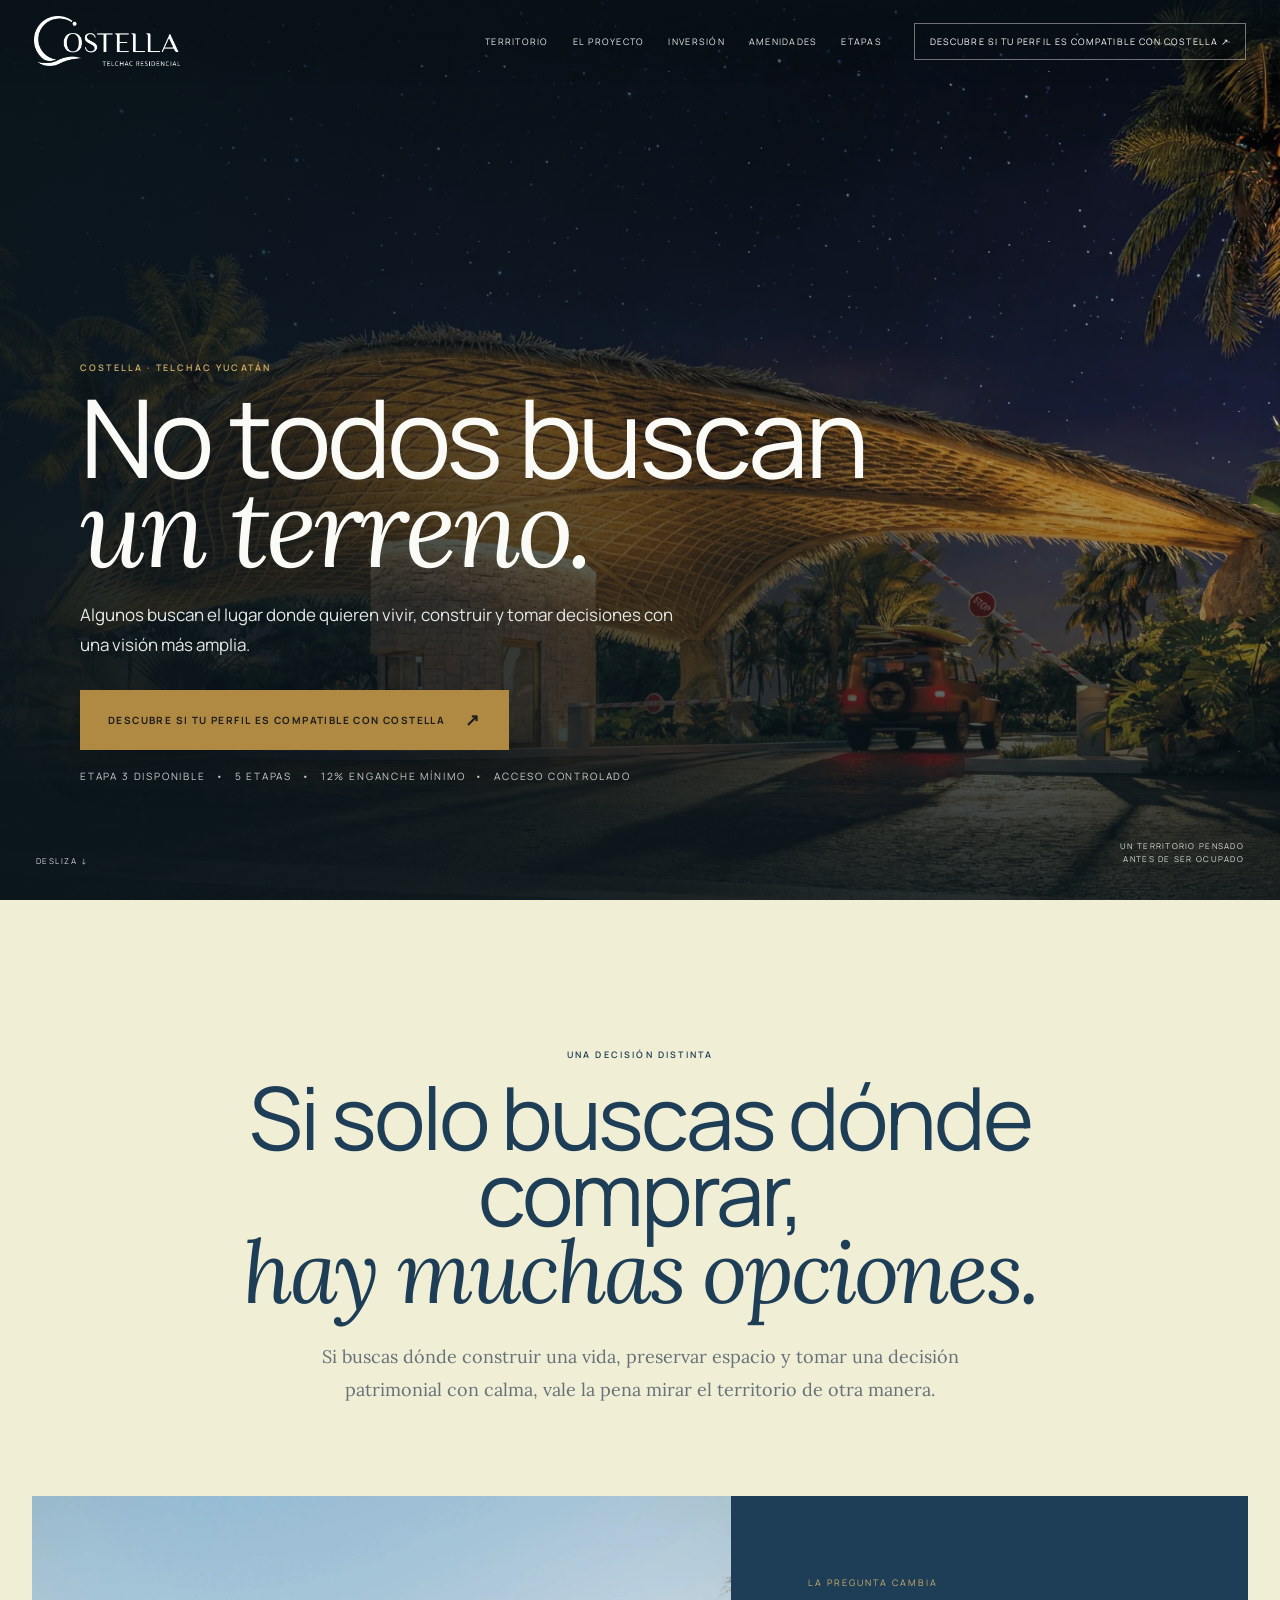
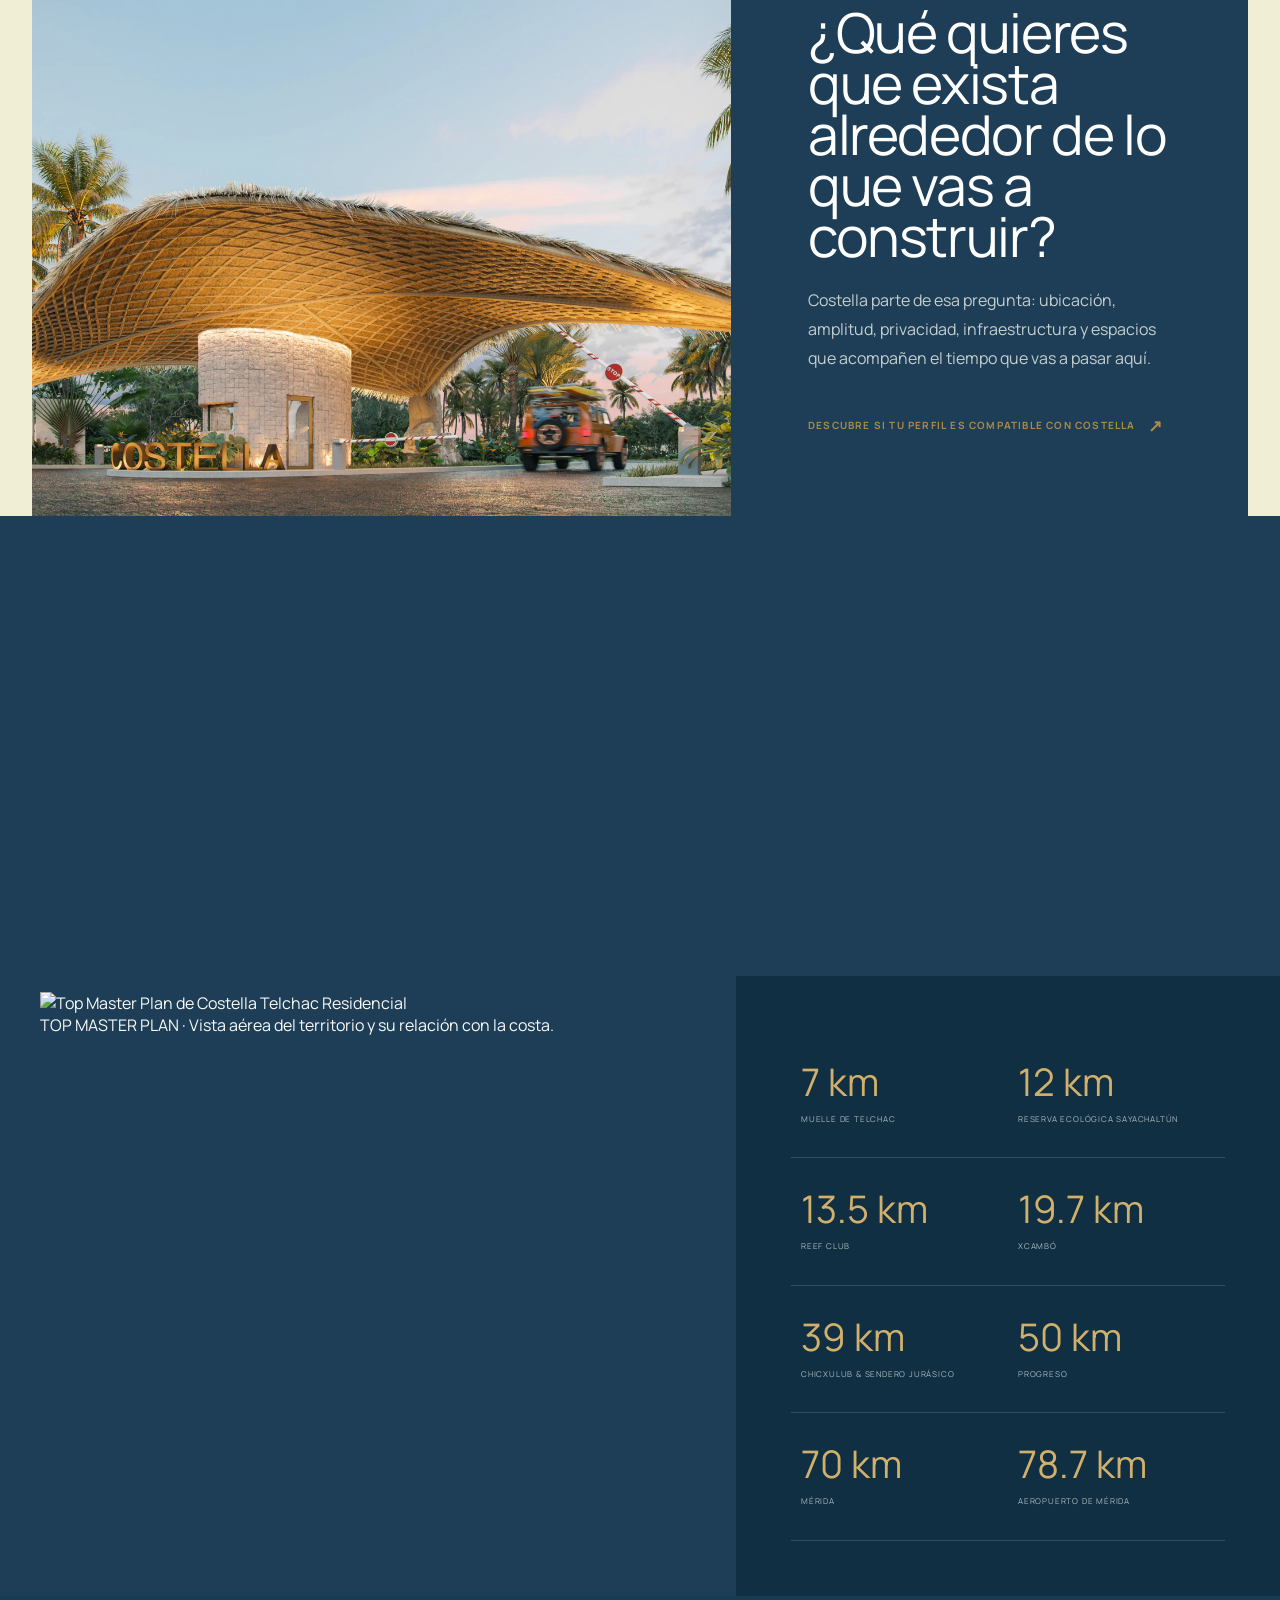
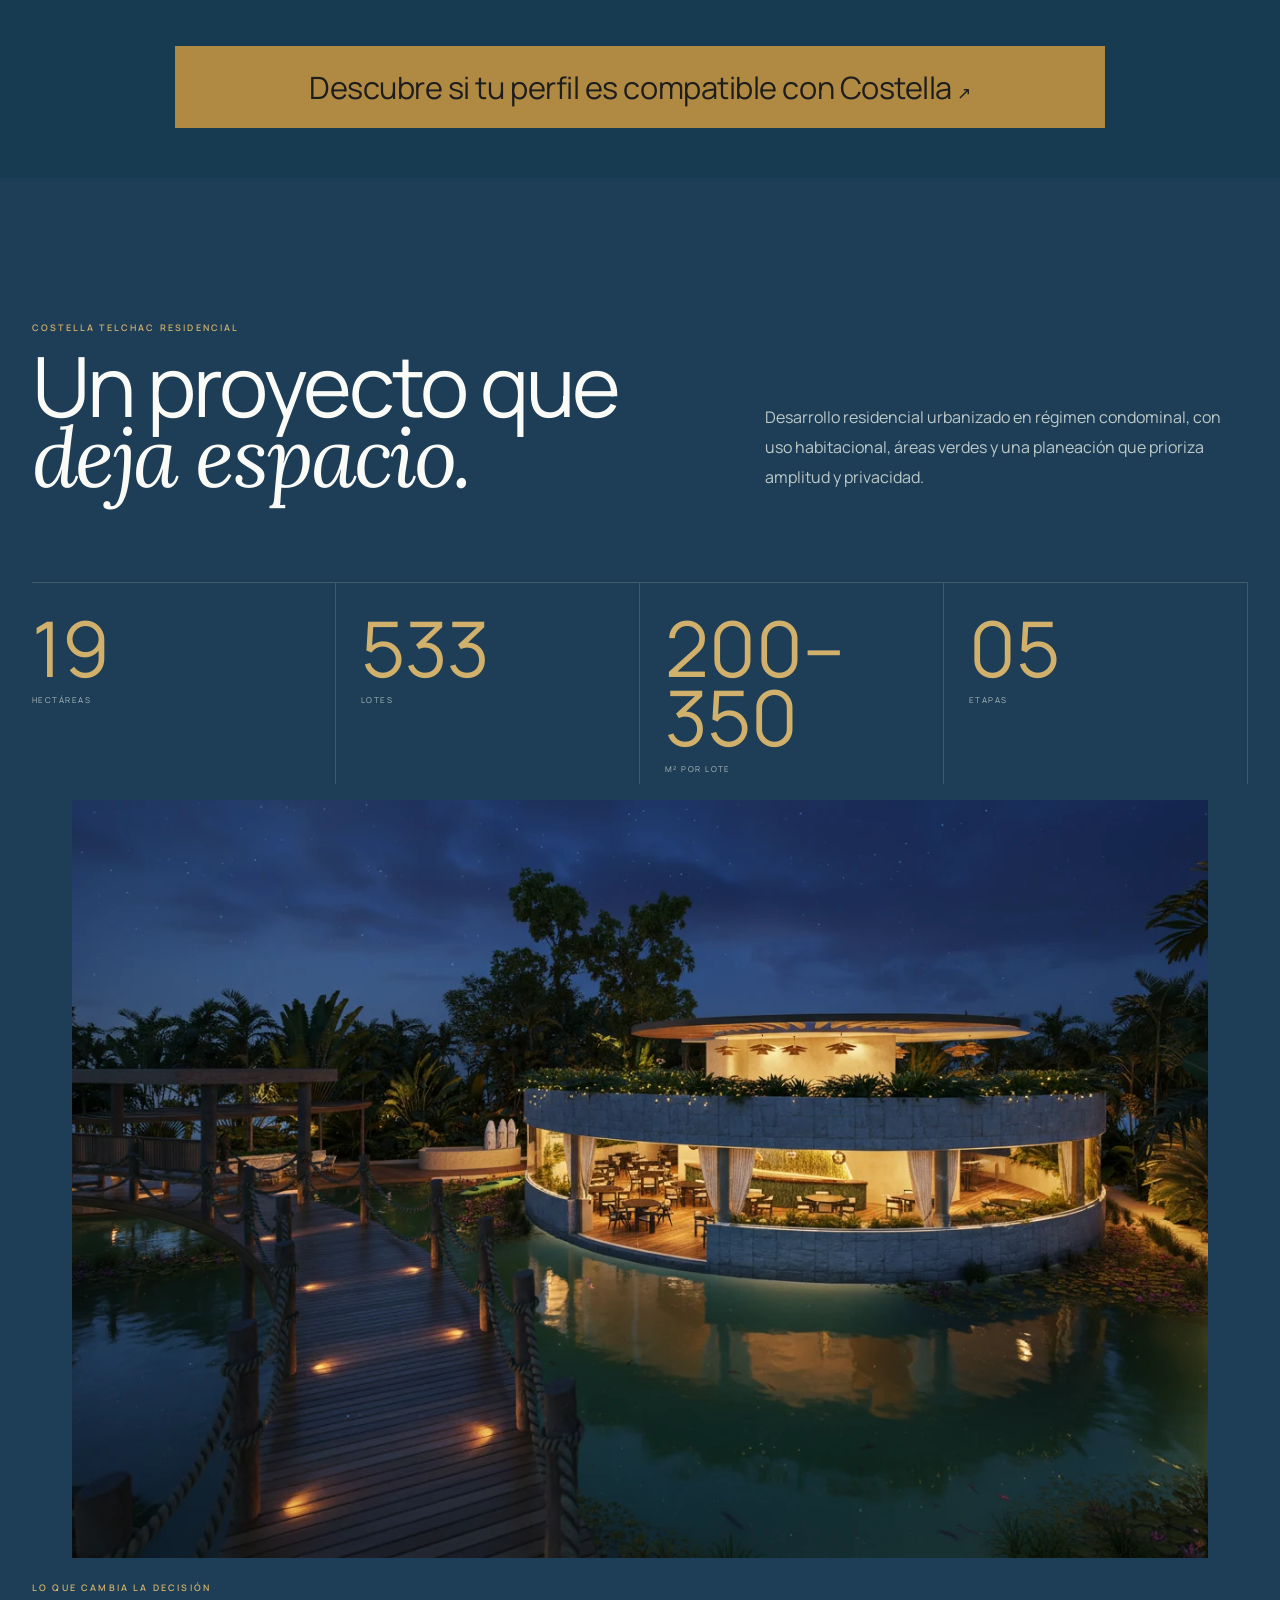
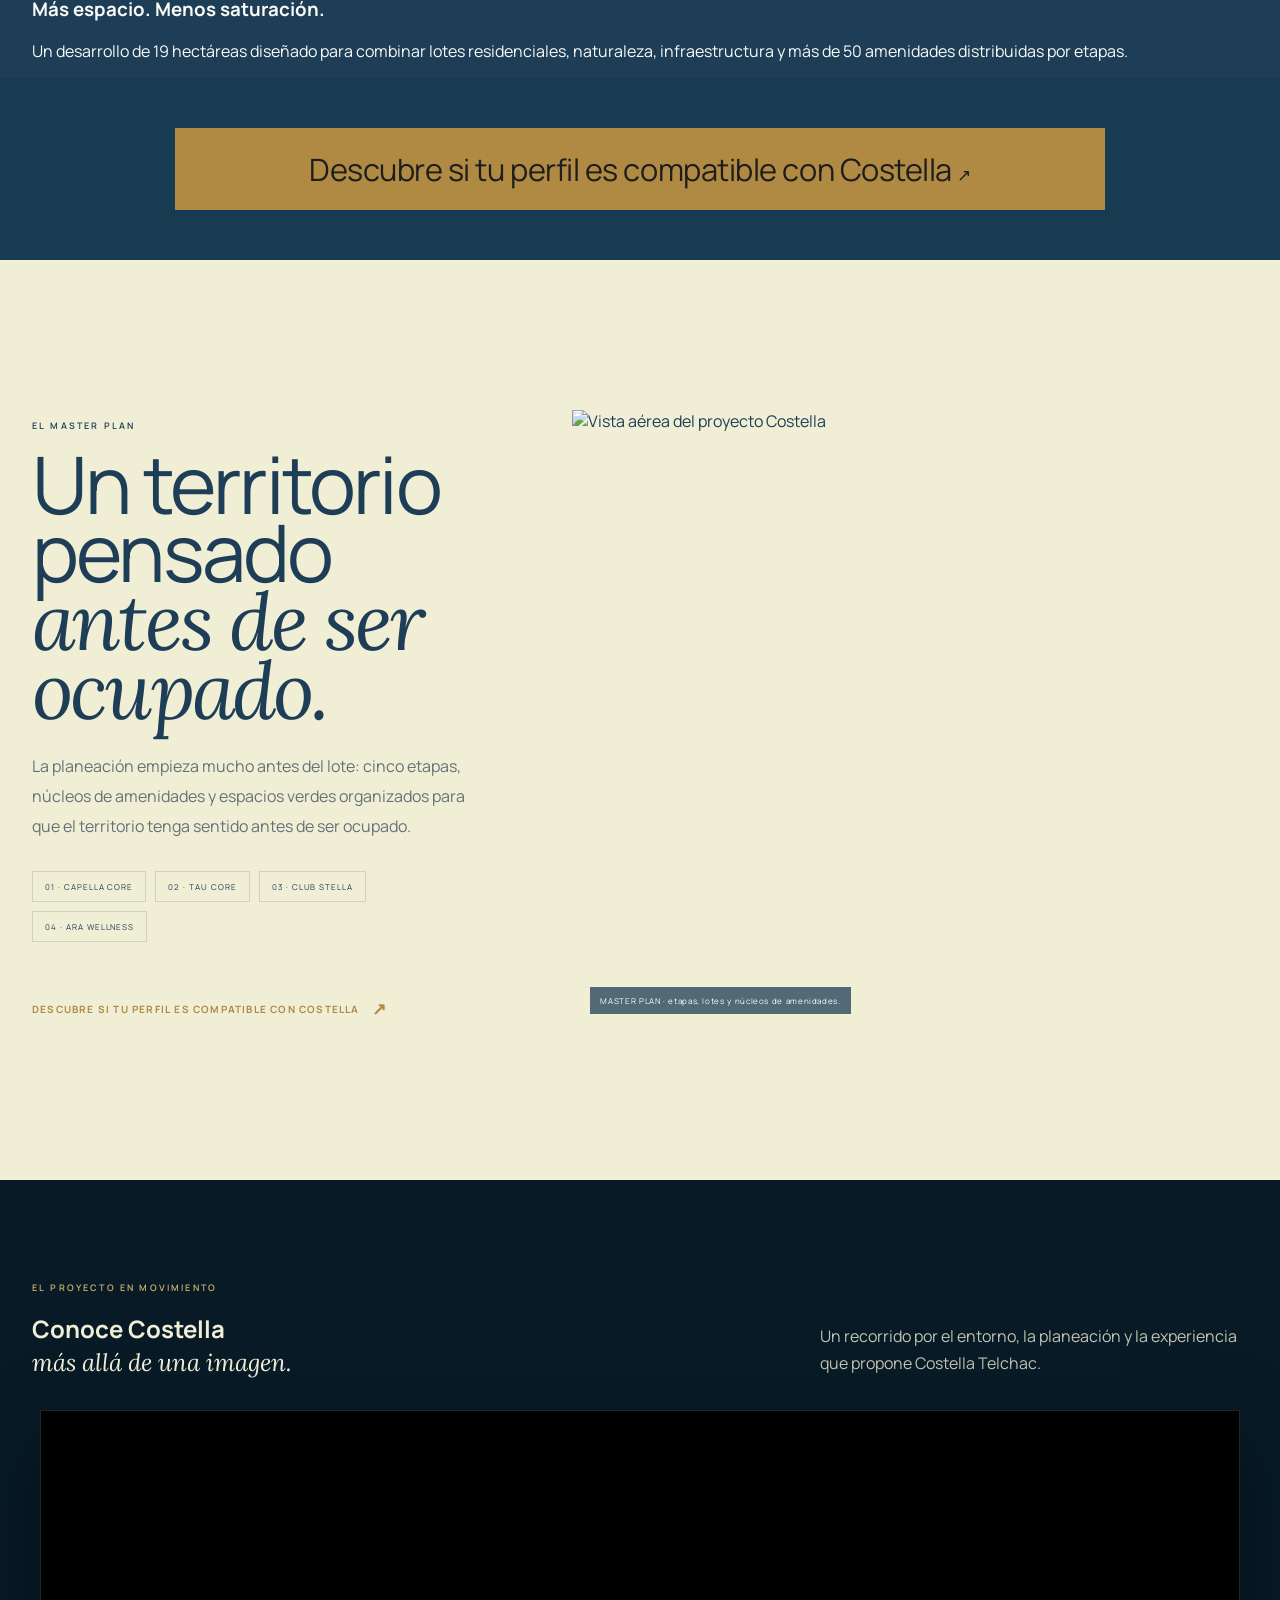
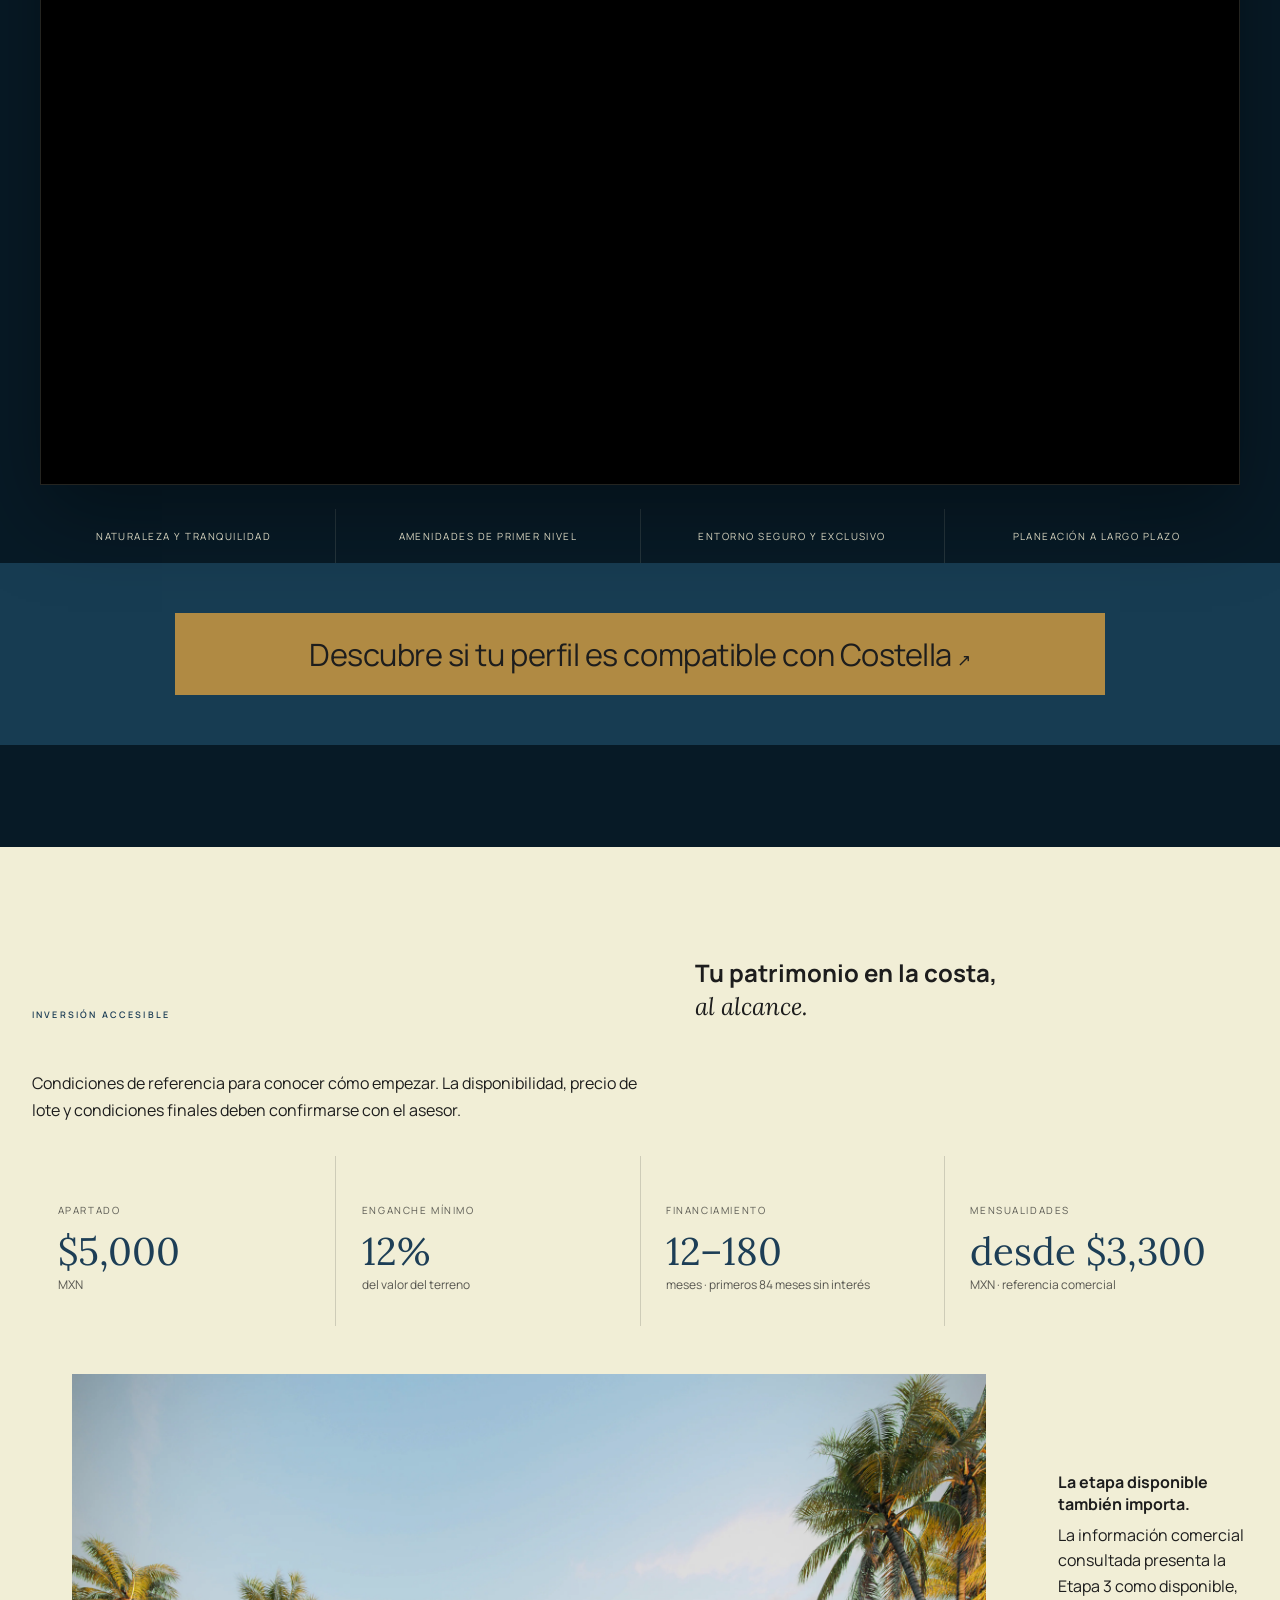
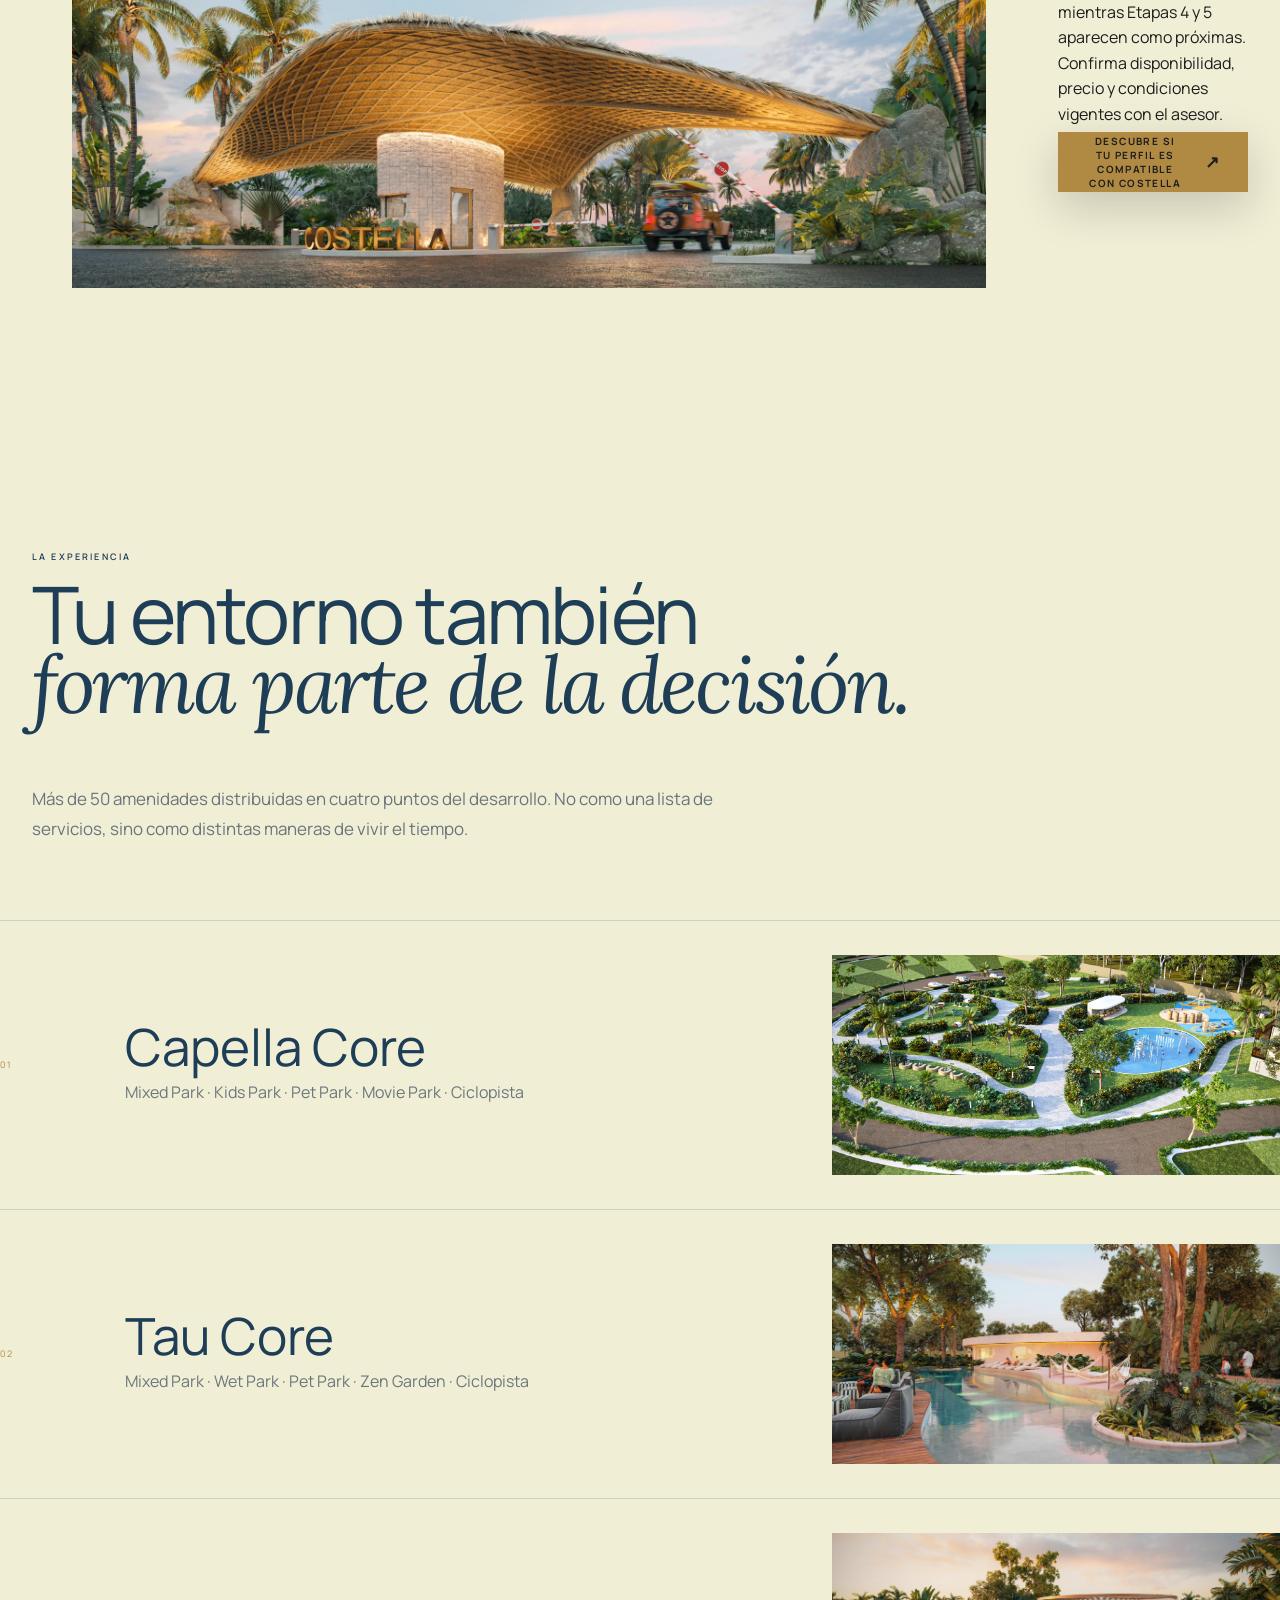
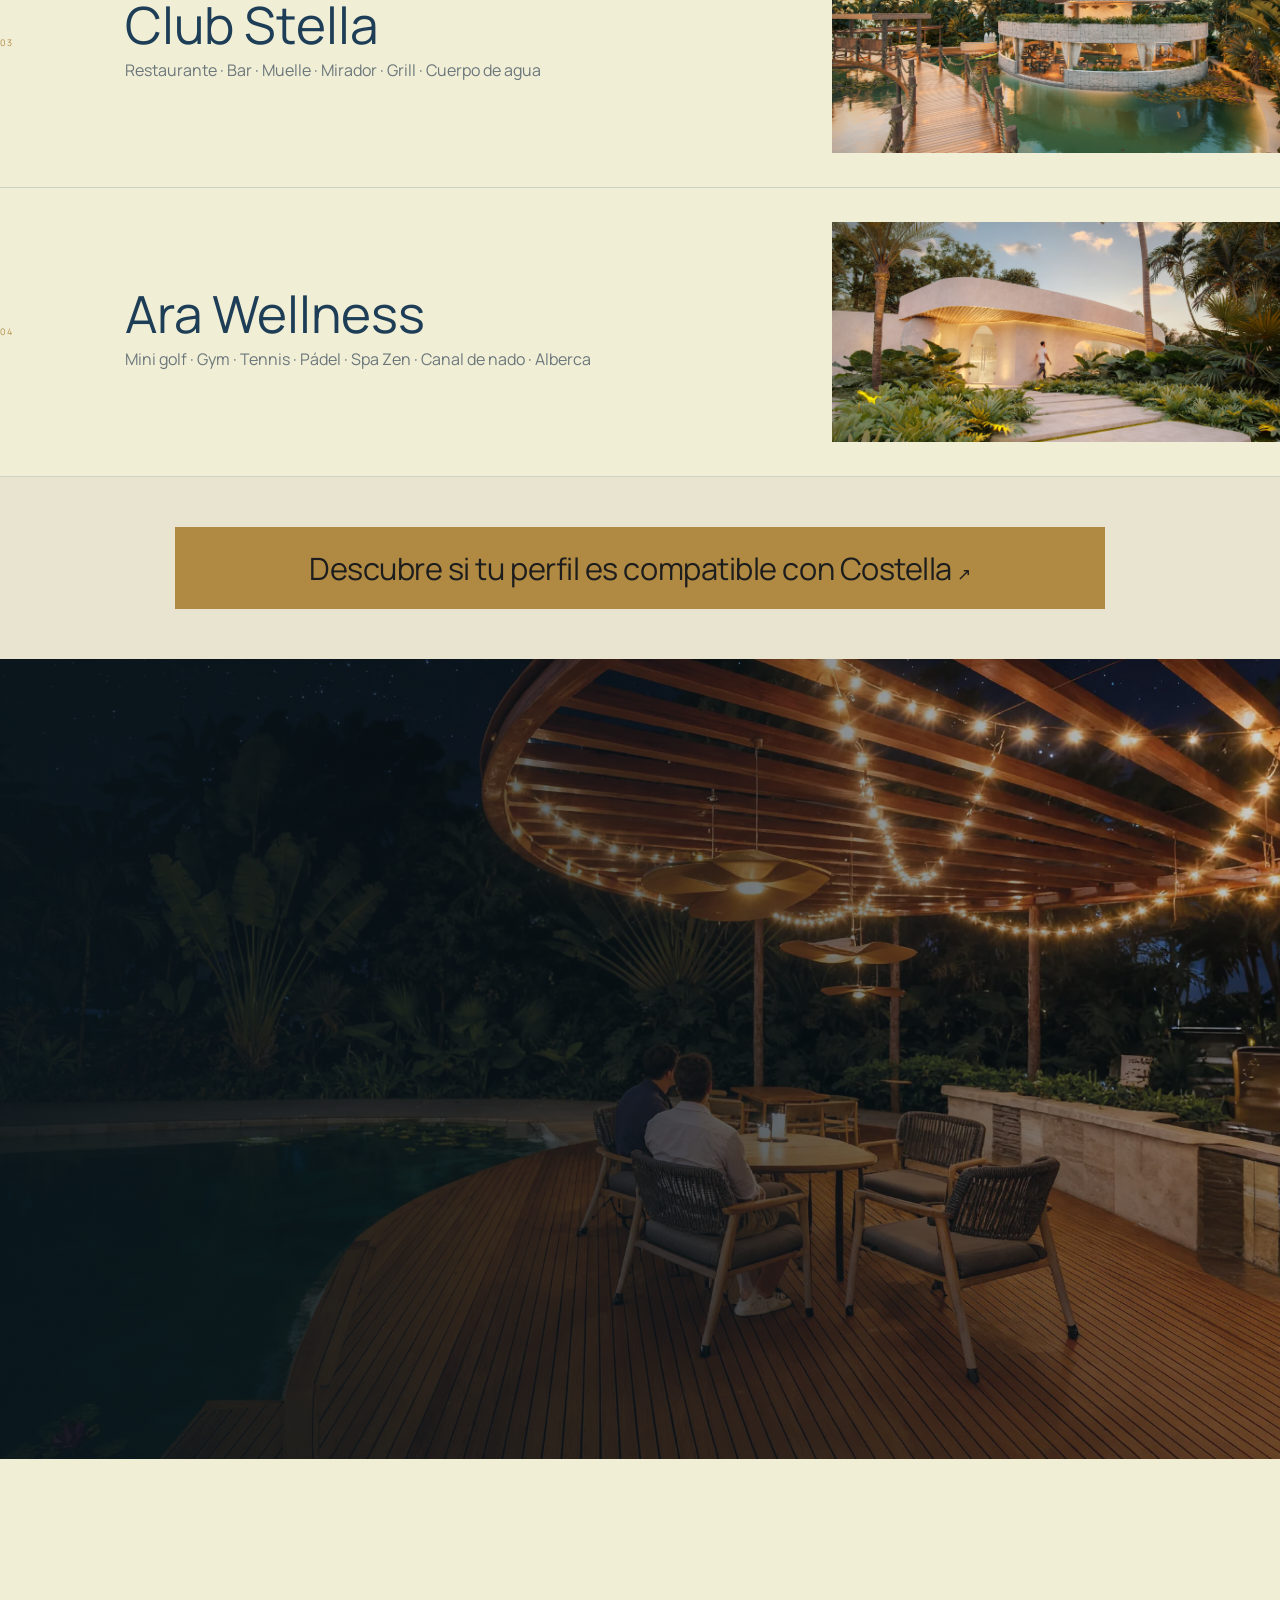
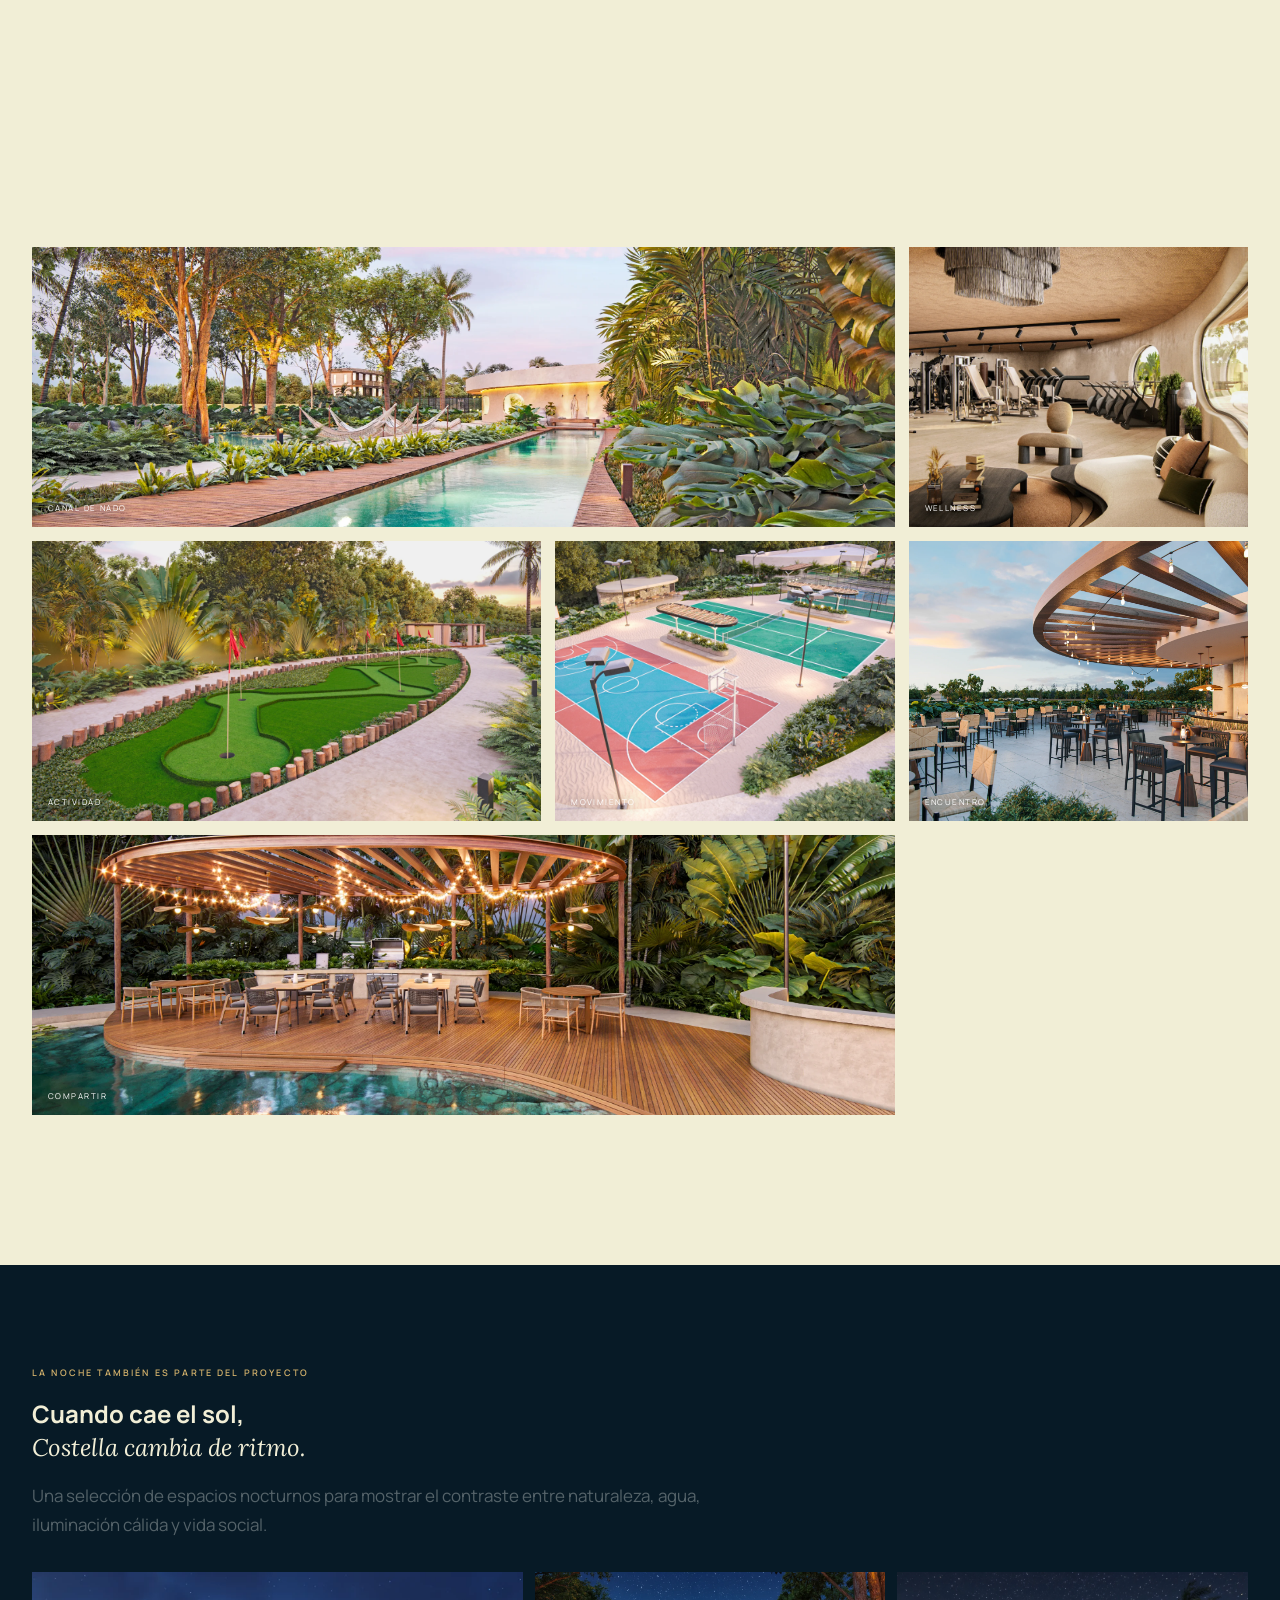
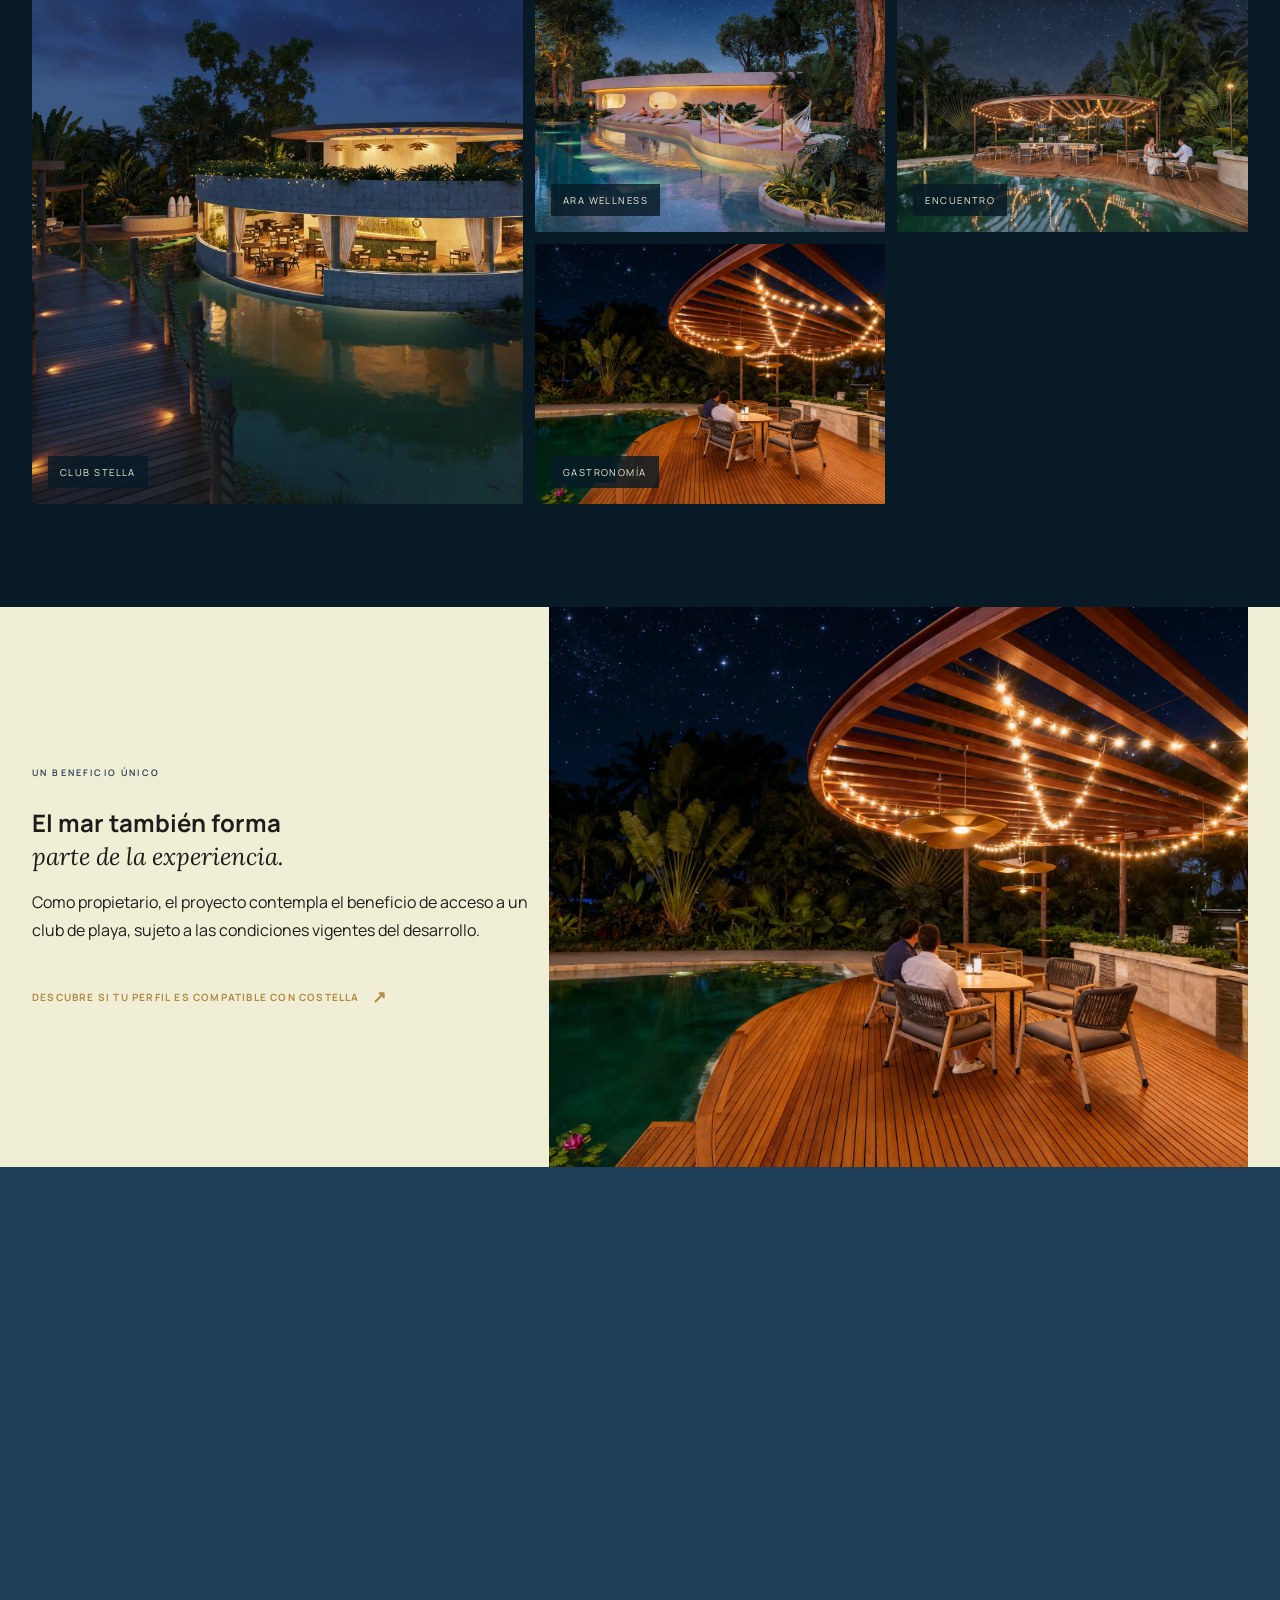
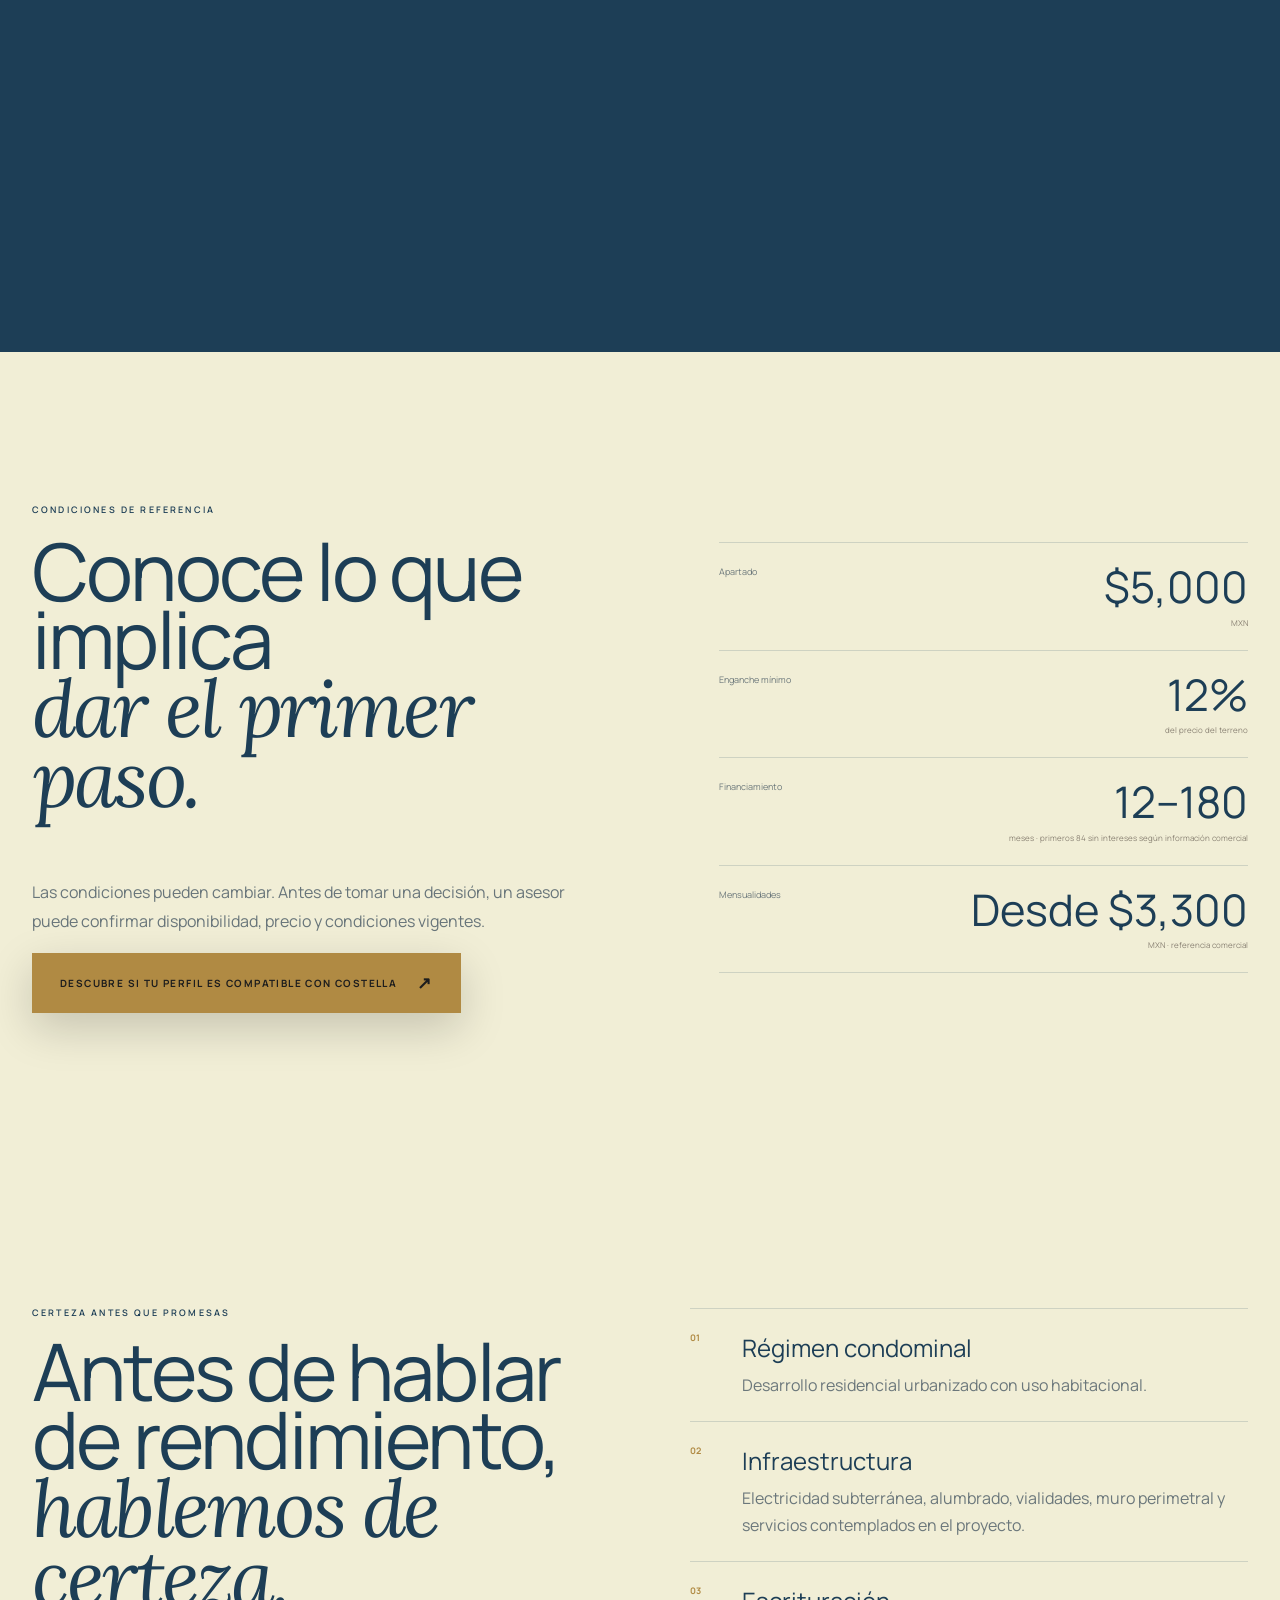
==== commit 327d82bc: "Costella V3" ====
--- a/index.html
+++ b/index.html
@@ -28,7 +28,7 @@
       <h1>No todos buscan<br><em>un terreno.</em></h1>
       <p class="hero-sub">Algunos buscan el lugar donde quieren vivir, construir y tomar decisiones con una visión más amplia.</p>
       <button class="hero-cta js-qualify">Descubre si tu perfil es compatible con Costella <span>↗</span></button>
-      <div class="hero-proof"><span>ETAPA 3 DISPONIBLE</span><span>•</span><span>5 ETAPAS</span><span>•</span><span>ACCESO CONTROLADO</span></div>
+      <div class="hero-proof"><span>ETAPA 3 DISPONIBLE</span><span>•</span><span>5 ETAPAS</span><span>•</span><span>12% ENGANCHE MÍNIMO</span><span>•</span><span>ACCESO CONTROLADO</span></div>
     </div>
     <div class="hero-note">UN TERRITORIO PENSADO<br>ANTES DE SER OCUPADO</div>
     <div class="scroll-note">DESLIZA ↓</div>
@@ -57,7 +57,10 @@
       <p>Costella se encuentra en Telchac Pueblo, en un punto que conecta con la costa, la naturaleza y algunos de los destinos que forman parte de la experiencia de Yucatán.</p>
     </div>
     <div class="territory-split">
-      <div class="territory-map"><div class="map-ring"></div><div class="map-center">COSTELLA<br><small>TELCHAC PUEBLO</small></div></div>
+      <figure class="territory-visual">
+        <img src="/assets/renders/day/top-master-plan.webp" alt="Top Master Plan de Costella Telchac Residencial">
+        <figcaption>TOP MASTER PLAN · Vista aérea del territorio y su relación con la costa.</figcaption>
+      </figure>
       <div class="distance-list">
         <div><strong>7 km</strong><span>Muelle de Telchac</span></div>
         <div><strong>12 km</strong><span>Reserva ecológica Sayachaltún</span></div>
@@ -77,6 +80,10 @@
       <p class="eyebrow">COSTELLA TELCHAC RESIDENCIAL</p>
       <div class="split-title"><h2>Un proyecto que<br><em>deja espacio.</em></h2><p>Desarrollo residencial urbanizado en régimen condominal, con uso habitacional, áreas verdes y una planeación que prioriza amplitud y privacidad.</p></div>
       <div class="stat-grid"><div><strong>19</strong><span>HECTÁREAS</span></div><div><strong>533</strong><span>LOTES</span></div><div><strong>200–350</strong><span>M² POR LOTE</span></div><div><strong>05</strong><span>ETAPAS</span></div></div>
+      <div class="project-strip">
+        <figure><img src="/assets/renders/night/club-stella-laguna-night.webp" alt="Club Stella de noche"></figure>
+        <div><span class="eyebrow">LO QUE CAMBIA LA DECISIÓN</span><h3>Más espacio. Menos saturación.</h3><p>Un desarrollo de 19 hectáreas diseñado para combinar lotes residenciales, naturaleza, infraestructura y más de 50 amenidades distribuidas por etapas.</p></div>
+      </div>
     </div>
     <div class="section-cta dark-cta"><button class="cta-wide js-qualify">Descubre si tu perfil es compatible con Costella <span>↗</span></button></div>
   </section>
@@ -84,13 +91,13 @@
   <section class="masterplan section-cream">
     <div class="container master-grid">
       <div class="master-copy reveal">
-        <p class="eyebrow dark">EL TERRITORIO TOMA FORMA</p>
-        <h2>Un proyecto pensado<br><em>antes de ser ocupado.</em></h2>
-        <p>La planeación no termina en el lote. El proyecto distribuye etapas, áreas comunes, espacios verdes y amenidades para crear una experiencia residencial integral.</p>
-        <div class="mini-facts"><span>01 · PLANEACIÓN</span><span>02 · ESPACIO</span><span>03 · CONEXIÓN</span></div>
+        <p class="eyebrow dark">EL MASTER PLAN</p>
+        <h2>Un territorio pensado<br><em>antes de ser ocupado.</em></h2>
+        <p>La planeación empieza mucho antes del lote: cinco etapas, núcleos de amenidades y espacios verdes organizados para que el territorio tenga sentido antes de ser ocupado.</p>
+        <div class="mini-facts"><span>01 · CAPELLA CORE</span><span>02 · TAU CORE</span><span>03 · CLUB STELLA</span><span>04 · ARA WELLNESS</span></div>
         <button class="text-link js-qualify">Descubre si tu perfil es compatible con Costella <span>↗</span></button>
       </div>
-      <figure class="master-image"><img src="/assets/renders/day/master-plan.webp" alt="Vista aérea del proyecto Costella"><figcaption>Vista general del proyecto · imagen ilustrativa</figcaption></figure>
+      <figure class="master-image"><img src="/assets/renders/day/master-plan-final.webp" alt="Vista aérea del proyecto Costella"><figcaption>MASTER PLAN · etapas, lotes y núcleos de amenidades.</figcaption></figure>
     </div>
   </section>
 
@@ -114,7 +121,10 @@
       <article><span>FINANCIAMIENTO</span><strong>12–180</strong><small>meses · primeros 84 meses sin interés</small></article>
       <article><span>MENSUALIDADES</span><strong>desde $3,300</strong><small>MXN · referencia comercial</small></article>
     </div>
-    <div class="container investment-note"><div><strong>La etapa disponible también importa.</strong><p>La documentación consultada muestra la Etapa 3 como disponible, mientras Etapas 4 y 5 aparecen como próximas. Confirma disponibilidad vigente con el asesor.</p></div><button class="cta-wide navy js-qualify">Descubre si tu perfil es compatible con Costella <span>↗</span></button></div>
+    <div class="container investment-note investment-note-rich">
+      <figure><img src="/assets/renders/day/caseta.webp" alt="Acceso a Costella Telchac Residencial"></figure>
+      <div><strong>La etapa disponible también importa.</strong><p>La información comercial consultada presenta la Etapa 3 como disponible, mientras Etapas 4 y 5 aparecen como próximas. Confirma disponibilidad, precio y condiciones vigentes con el asesor.</p><button class="btn-dark js-qualify">Descubre si tu perfil es compatible con Costella <span>↗</span></button></div>
+    </div>
   </section>
 
   <section class="experience section-cream" id="experiencia">
@@ -159,8 +169,8 @@
 
   <section class="patrimonial section-night">
     <div class="container patrimonial-grid reveal">
-      <div><p class="eyebrow">VISIÓN PATRIMONIAL</p><h2>El valor también está<br><em>en lo que decides antes.</em></h2></div>
-      <div><p>Costella comunica desde la planeación y la evidencia: elegir territorio, tamaño, condiciones, infraestructura y certeza jurídica antes de tomar una decisión.</p><div class="pillars"><span>VALOR DEL M²</span><span>CERTEZA</span><span>PRIVACIDAD</span><span>WELLNESS</span></div></div>
+      <div class="patrimonial-copy"><p class="eyebrow">VISIÓN PATRIMONIAL</p><h2>El valor también está<br><em>en lo que decides antes.</em></h2><p>Costella parte de una decisión más amplia: territorio, tamaño, condiciones, infraestructura, naturaleza y certeza antes de avanzar.</p><div class="pillars"><span><b>01</b> VALOR DEL M²</span><span><b>02</b> CERTEZA</span><span><b>03</b> PRIVACIDAD</span><span><b>04</b> WELLNESS</span></div></div>
+      <figure class="patrimonial-visual"><img src="/assets/renders/night/grill-social-night.webp" alt="Experiencia nocturna de Costella"></figure>
     </div>
   </section>
 
@@ -178,7 +188,7 @@
 
   <section class="certainty section-cream">
     <div class="container certainty-grid reveal">
-      <div><p class="eyebrow dark">CERTEZA ANTES QUE PROMESAS</p><h2>Antes de hablar de rendimiento,<br><em>hablemos de certeza.</em></h2></div>
+      <div class="certainty-intro"><p class="eyebrow dark">CERTEZA ANTES QUE PROMESAS</p><h2>Antes de hablar de rendimiento,<br><em>hablemos de certeza.</em></h2><figure class="certainty-visual"><img src="/assets/renders/day/wellness.webp" alt="Entorno y amenidades de Costella"></figure></div>
       <div class="certainty-list"><div><b>01</b><span>Régimen condominal</span><p>Desarrollo residencial urbanizado con uso habitacional.</p></div><div><b>02</b><span>Infraestructura</span><p>Electricidad subterránea, alumbrado, vialidades, muro perimetral y servicios contemplados en el proyecto.</p></div><div><b>03</b><span>Escrituración</span><p>La información comercial indica escritura una vez liquidado el terreno, sujeto a las condiciones aplicables.</p></div><div><b>04</b><span>Relación con PROFECO</span><p>El desarrollo comunica su adhesión a PROFECO. Antes de contratar, revisa la documentación y condiciones vigentes con el asesor.</p></div></div>
     </div>
   </section>
@@ -186,13 +196,13 @@
   <section class="history section-night">
     <div class="container history-grid reveal">
       <div><p class="eyebrow">EVOLUCIÓN HISTÓRICA</p><h2>Los datos cuentan<br><em>una parte de la historia.</em></h2><p>El material comercial muestra una evolución histórica del valor por m² entre diciembre de 2023 y enero de 2026.</p><div class="history-values"><strong>$2,537</strong><span>→</span><strong>$3,922</strong><small>valor histórico por m² mostrado en el material comercial</small></div></div>
-      <div class="history-card"><span>HISTÓRICO · NO GARANTIZADO</span><strong>2023 → 2026</strong><p>La evolución histórica no representa una garantía de rendimiento futuro.</p><button class="text-link light js-qualify">Descubre si tu perfil es compatible con Costella <span>↗</span></button></div>
+      <div class="history-stack"><figure><img src="/assets/renders/night/entrada-nocturna.webp" alt="Entrada de Costella de noche"></figure><div class="history-card"><span>HISTÓRICO · NO GARANTIZADO</span><strong>2023 → 2026</strong><p>La evolución histórica no representa una garantía de rendimiento futuro.</p><button class="text-link light js-qualify">Descubre si tu perfil es compatible con Costella <span>↗</span></button></div></div>
     </div>
   </section>
 
   <section class="criteria section-cream" id="criterios">
     <div class="container criteria-wrap reveal">
-      <div class="criteria-head"><p class="eyebrow dark">¿ES PARA TI?</p><h2>Costella no busca<br><em>ser para todos.</em></h2><p>Puede tener sentido para ti si buscas una combinación de espacio, ubicación, planeación y una visión patrimonial de largo plazo.</p></div>
+      <div class="criteria-head"><p class="eyebrow dark">¿ES PARA TI?</p><h2>Costella no busca<br><em>ser para todos.</em></h2><p>Puede tener sentido para ti si buscas una combinación de espacio, ubicación, planeación y una visión patrimonial de largo plazo.</p><figure class="criteria-visual"><img src="/assets/renders/day/aerea-club.webp" alt="Vista aérea de Costella"></figure></div>
       <div class="criteria-list"><div><span>01</span><h3>Buscas espacio</h3><p>Terrenos de 200 a 350 m² dentro de un proyecto de 19 hectáreas.</p></div><div><span>02</span><h3>Piensas a largo plazo</h3><p>Quieres elegir hoy el territorio donde podrías construir después.</p></div><div><span>03</span><h3>Te importa el entorno</h3><p>Privacidad, naturaleza, áreas verdes y amenidades forman parte de la decisión.</p></div><div><span>04</span><h3>Quieres decidir informado</h3><p>Prefieres revisar condiciones, documentación y números antes de avanzar.</p></div></div>
       <button class="cta-wide navy js-qualify">Descubre si tu perfil es compatible con Costella <span>↗</span></button>
     </div>
@@ -200,20 +210,21 @@
 
 
   <section class="stages section-night" id="etapas">
-    <div class="container stages-head reveal"><p class="eyebrow">UN PROYECTO POR ETAPAS</p><h2>Conoce las cinco etapas<br><em>de Costella.</em></h2><p>El desarrollo está dividido en 5 etapas con entregas progresivas.</p></div>
+    <div class="container stages-head reveal"><div><p class="eyebrow">UN PROYECTO POR ETAPAS</p><h2>Conoce las cinco etapas<br><em>de Costella.</em></h2></div><p>El desarrollo está dividido en 5 etapas con entregas progresivas. La disponibilidad cambia por etapa y comercialización.</p></div>
+    <div class="container stage-master"><img src="/assets/renders/day/master-plan-final.webp" alt="Master Plan de Costella con sus etapas y amenidades"><span>MASTER PLAN · etapas y núcleos de amenidades</span></div>
     <div class="container stage-grid"><article><span>01</span><strong>2029</strong><small>100% vendida</small></article><article><span>02</span><strong>2030</strong><small>100% vendida</small></article><article class="active-stage"><span>03</span><strong>2031</strong><small>Disponible</small></article><article><span>04</span><strong>Próximamente</strong><small>Etapa futura</small></article><article><span>05</span><strong>Próximamente</strong><small>Etapa futura</small></article></div>
     <div class="container stage-note"><p>Las fechas de entrega y disponibilidad están sujetas a las condiciones y comercialización vigentes.</p><button class="cta-wide js-qualify">Descubre si tu perfil es compatible con Costella <span>↗</span></button></div>
   </section>
 
   <section class="faq section-night">
-    <div class="container faq-inner reveal"><p class="eyebrow">ANTES DE AVANZAR</p><h2>Las preguntas que<br><em>vale la pena hacer.</em></h2><div class="faq-list">
+    <div class="container faq-layout reveal"><div class="faq-intro"><p class="eyebrow">ANTES DE AVANZAR</p><h2>Las preguntas que<br><em>vale la pena hacer.</em></h2><figure><img src="/assets/renders/night/club-nocturno.webp" alt="Club Stella de noche"></figure></div><div class="faq-inner"><div class="faq-list">
       <details><summary>¿Dónde está Costella?</summary><p>En Telchac Pueblo, Yucatán.</p></details>
       <details><summary>¿Qué tamaños de terreno existen?</summary><p>La información comercial indica terrenos de 200 a 350 m².</p></details>
       <details><summary>¿Con cuánto puedo apartar?</summary><p>El apartado indicado en la información comercial es de $5,000 MXN.</p></details>
       <details><summary>¿Puedo utilizar Infonavit o crédito bancario?</summary><p>La información disponible indica que no se contempla Infonavit ni crédito bancario para la adquisición; se manejan recursos propios o el financiamiento del proyecto.</p></details>
       <details><summary>¿Cuándo puedo escriturar?</summary><p>La información comercial indica que puede escriturarse una vez liquidado el terreno, sujeto a las condiciones aplicables.</p></details>
       <details><summary>¿Costella construye mi casa?</summary><p>La información disponible presenta a Costella como un desarrollo de terrenos. La construcción no se presenta como un servicio ofrecido actualmente por Marnez Desarrollos.</p></details>
-    </div><button class="cta-wide js-qualify">Descubre si tu perfil es compatible con Costella <span>↗</span></button></div>
+    </div><button class="cta-wide js-qualify">Descubre si tu perfil es compatible con Costella <span>↗</span></button></div></div>
   </section>
 
   <section class="closing section-image">
@@ -231,6 +242,7 @@
 <div class="qualify-modal" id="qualifyModal" aria-hidden="true">
   <div class="qualify-backdrop" id="qualifyBackdrop"></div>
   <section class="qualify-panel" role="dialog" aria-modal="true" aria-labelledby="qualifyTitle">
+    <div class="qualify-visual"><img src="/assets/renders/night/club-stella-laguna-night.webp" alt="Costella · evaluación inicial"><div><span>EVALUACIÓN INICIAL</span><strong>5 preguntas. Un siguiente paso.</strong></div></div>
     <header class="qualify-header">
       <div>
         <p class="eyebrow dark">EVALUACIÓN INICIAL</p>
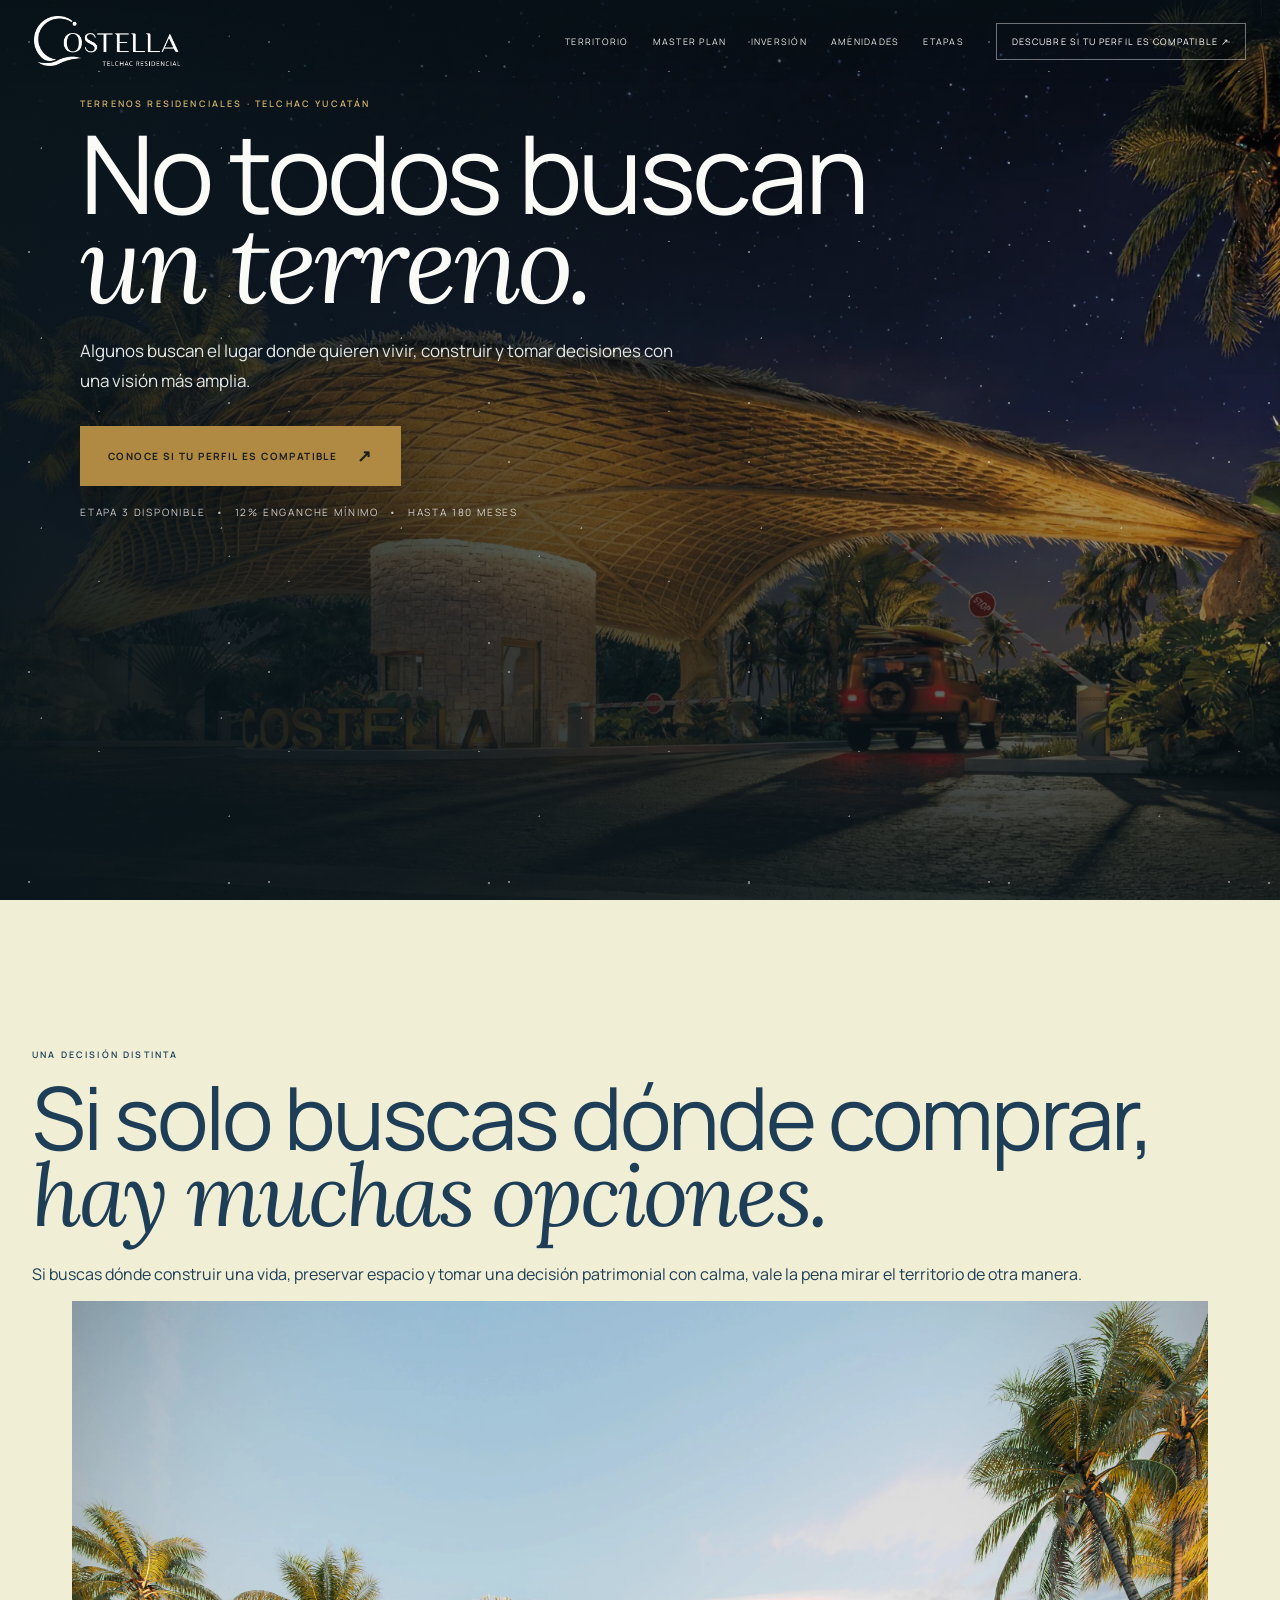
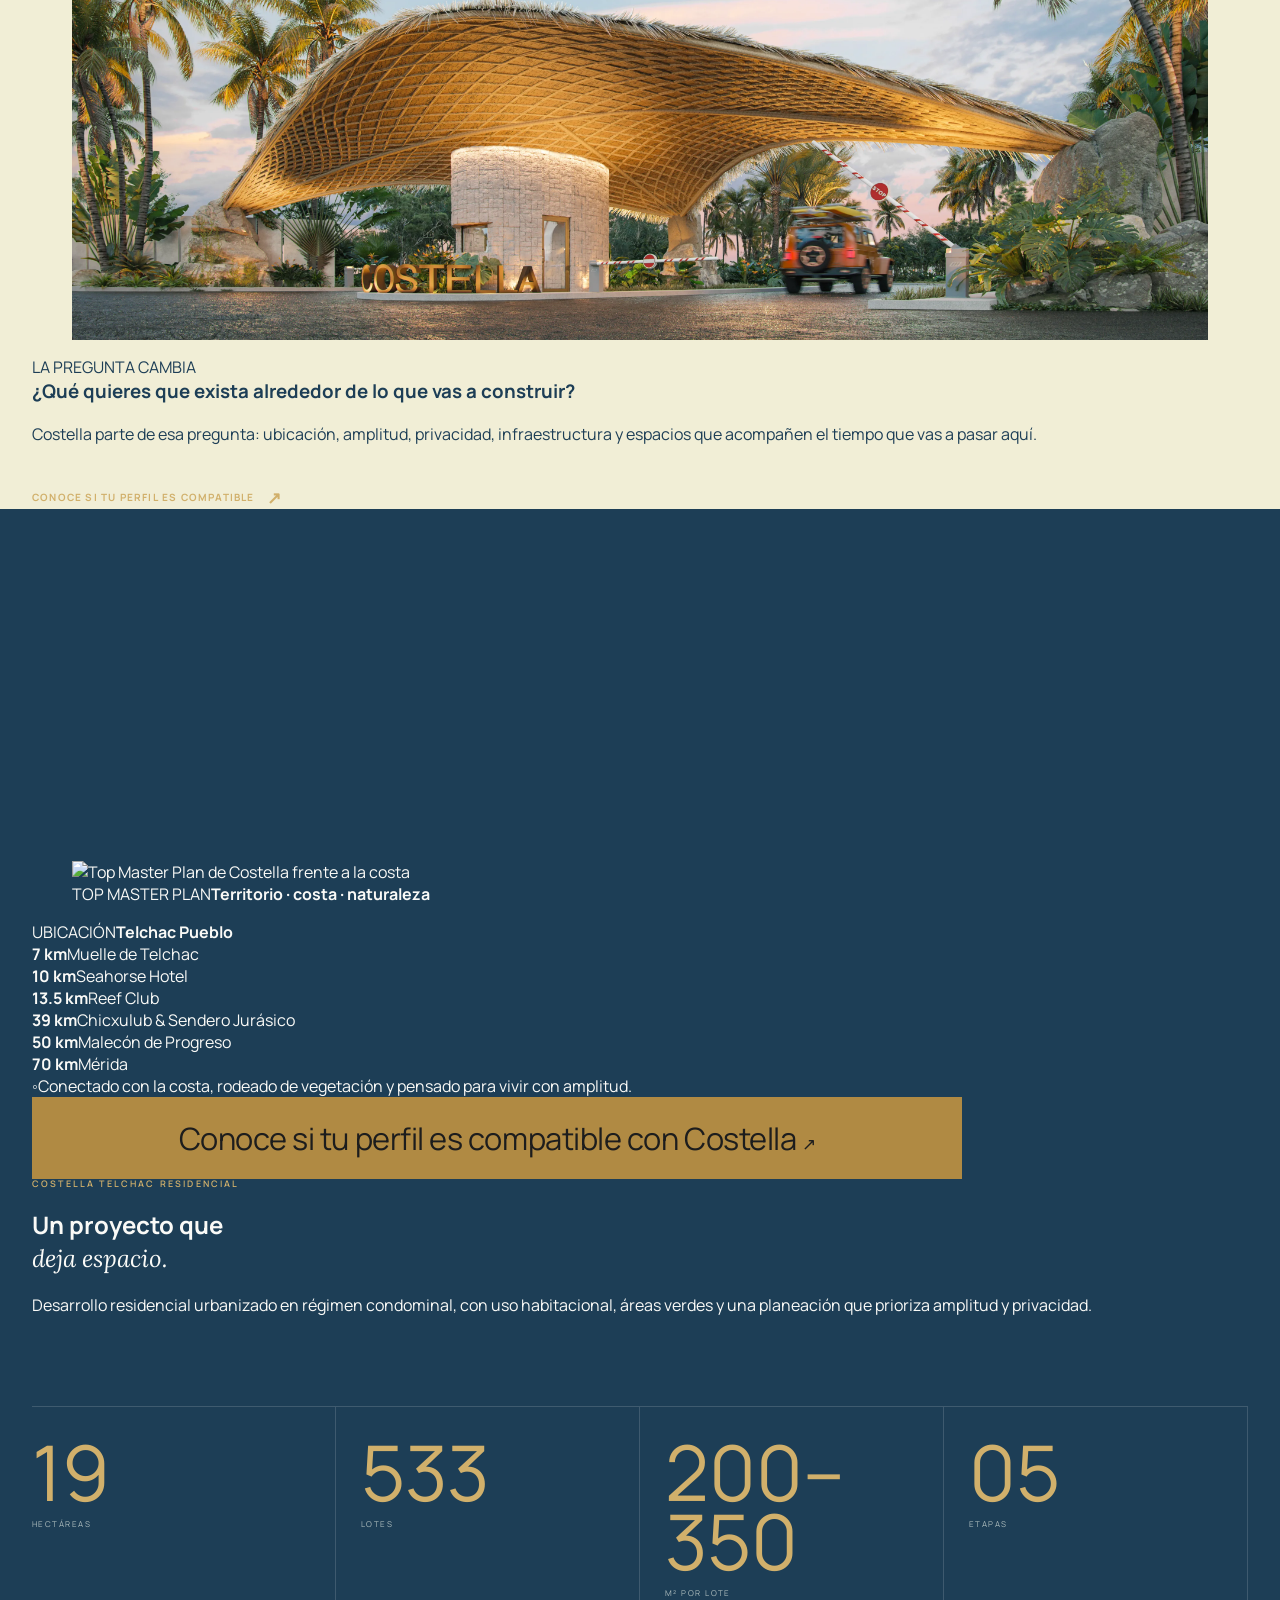
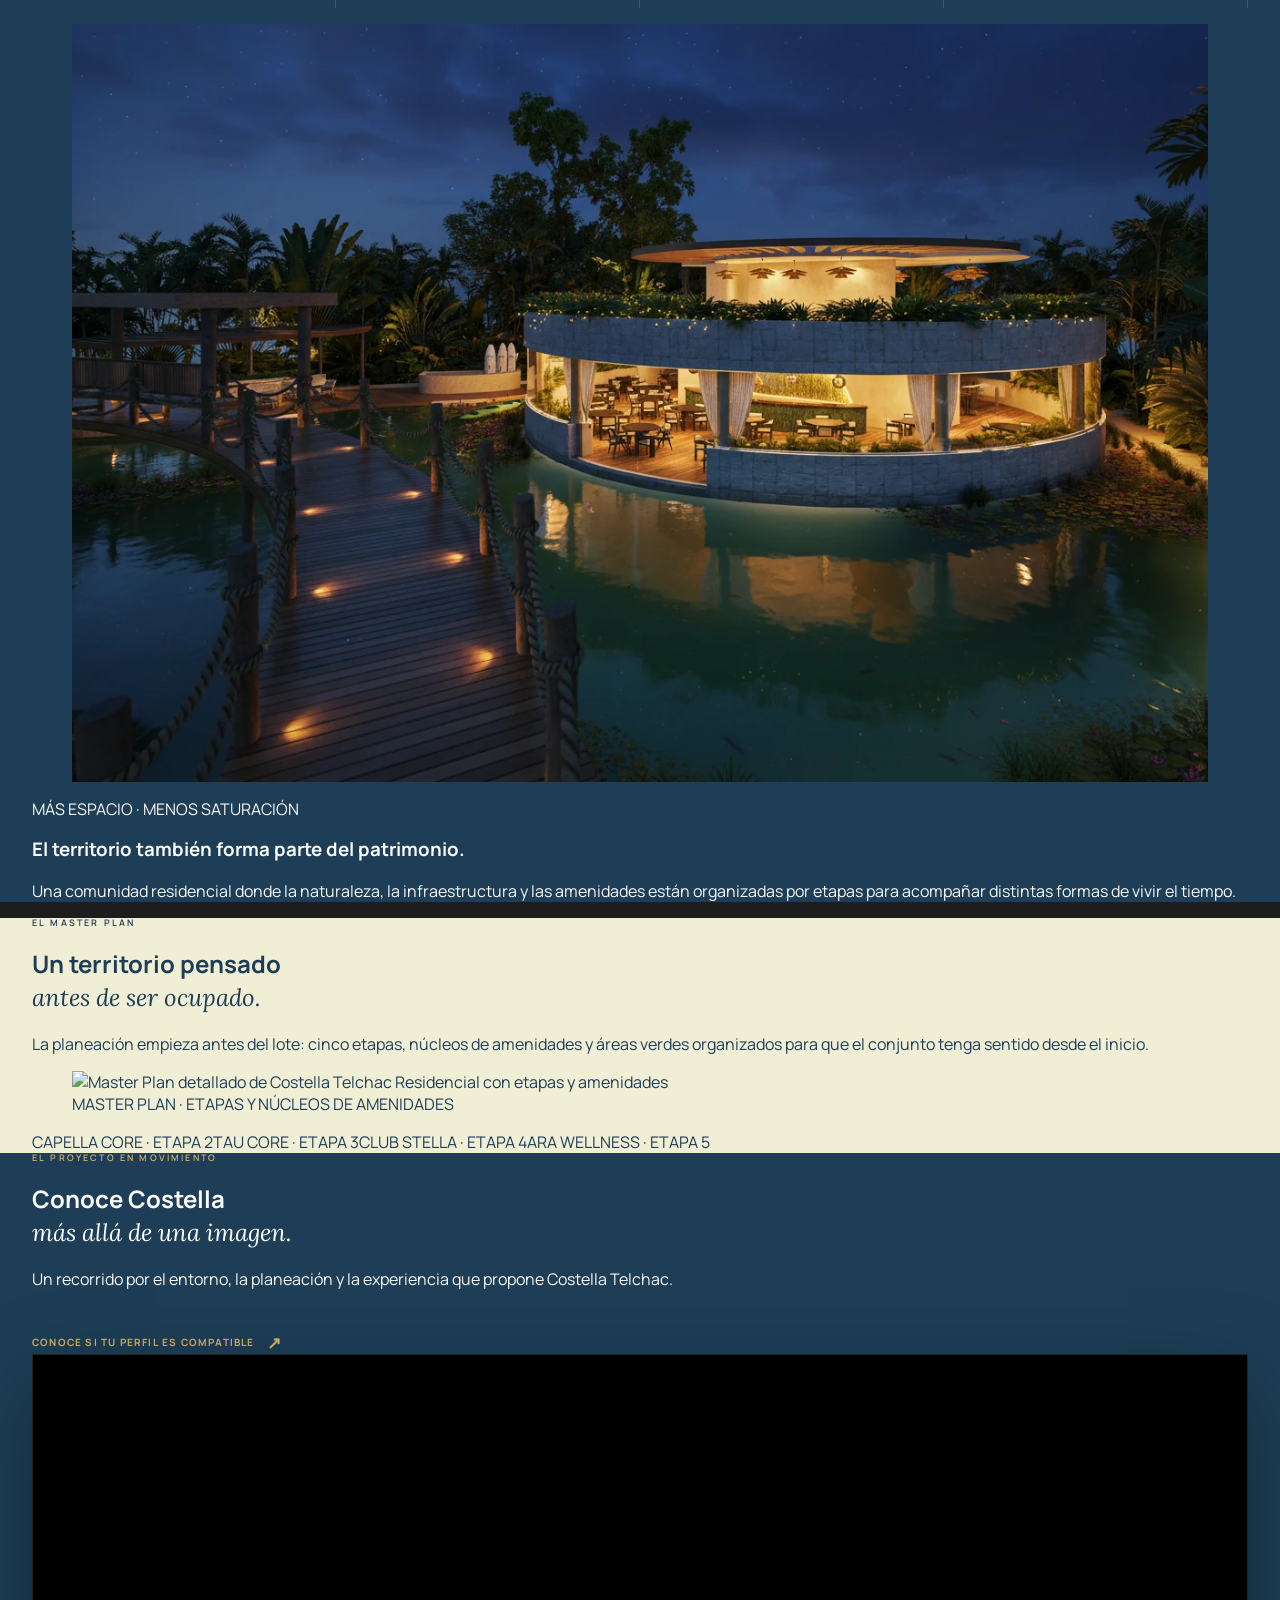
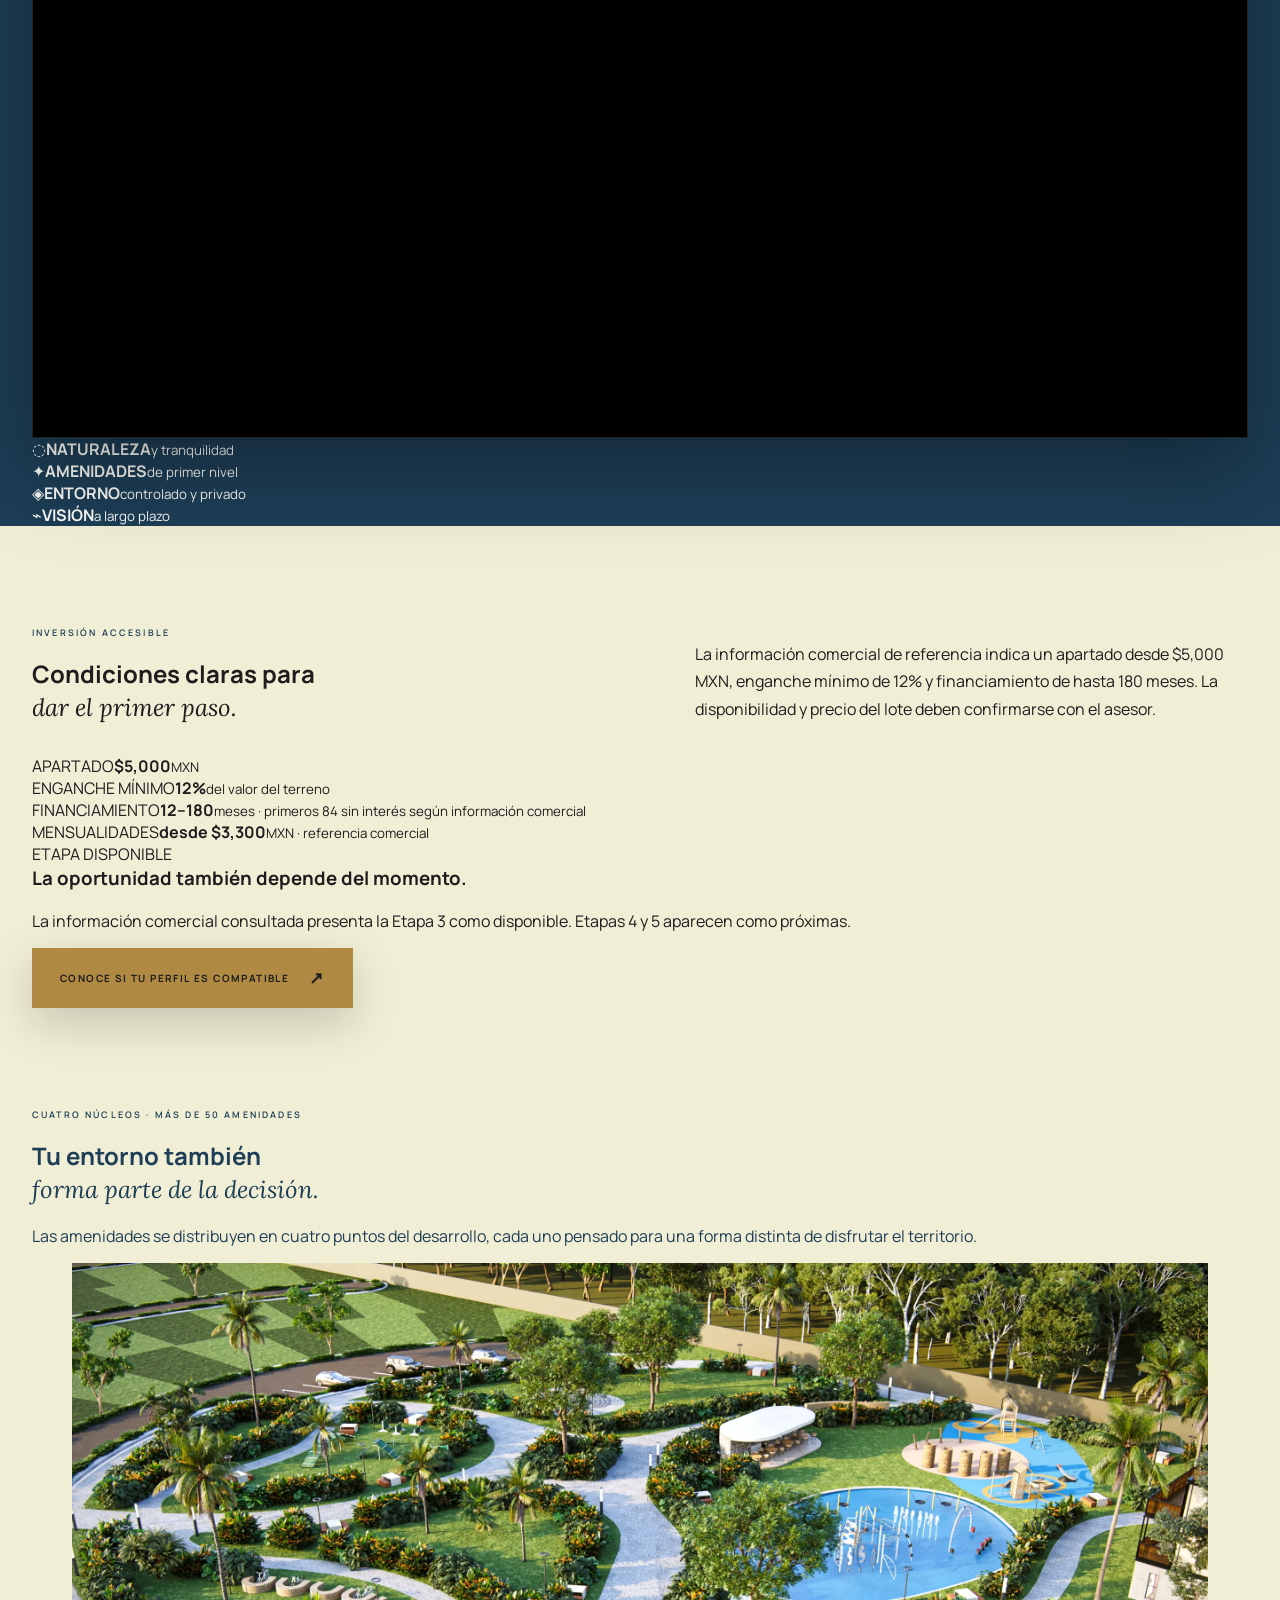
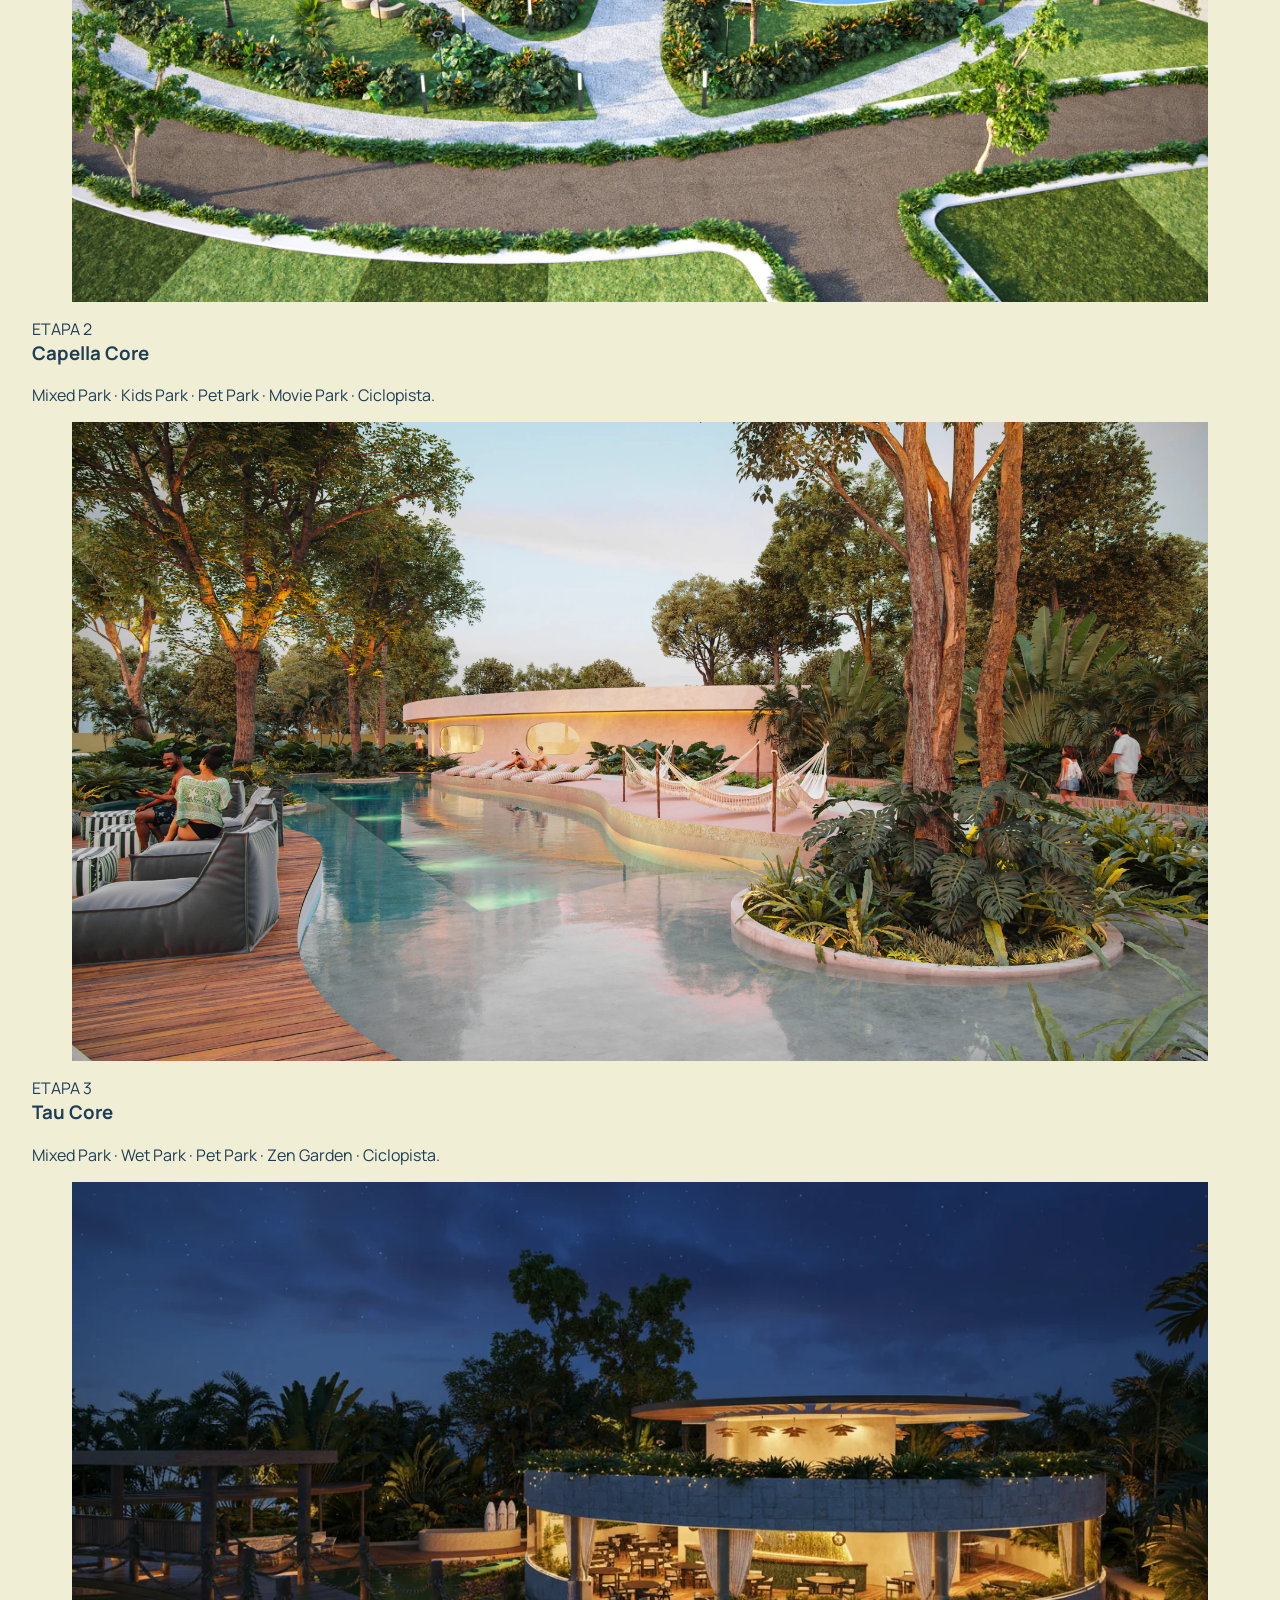
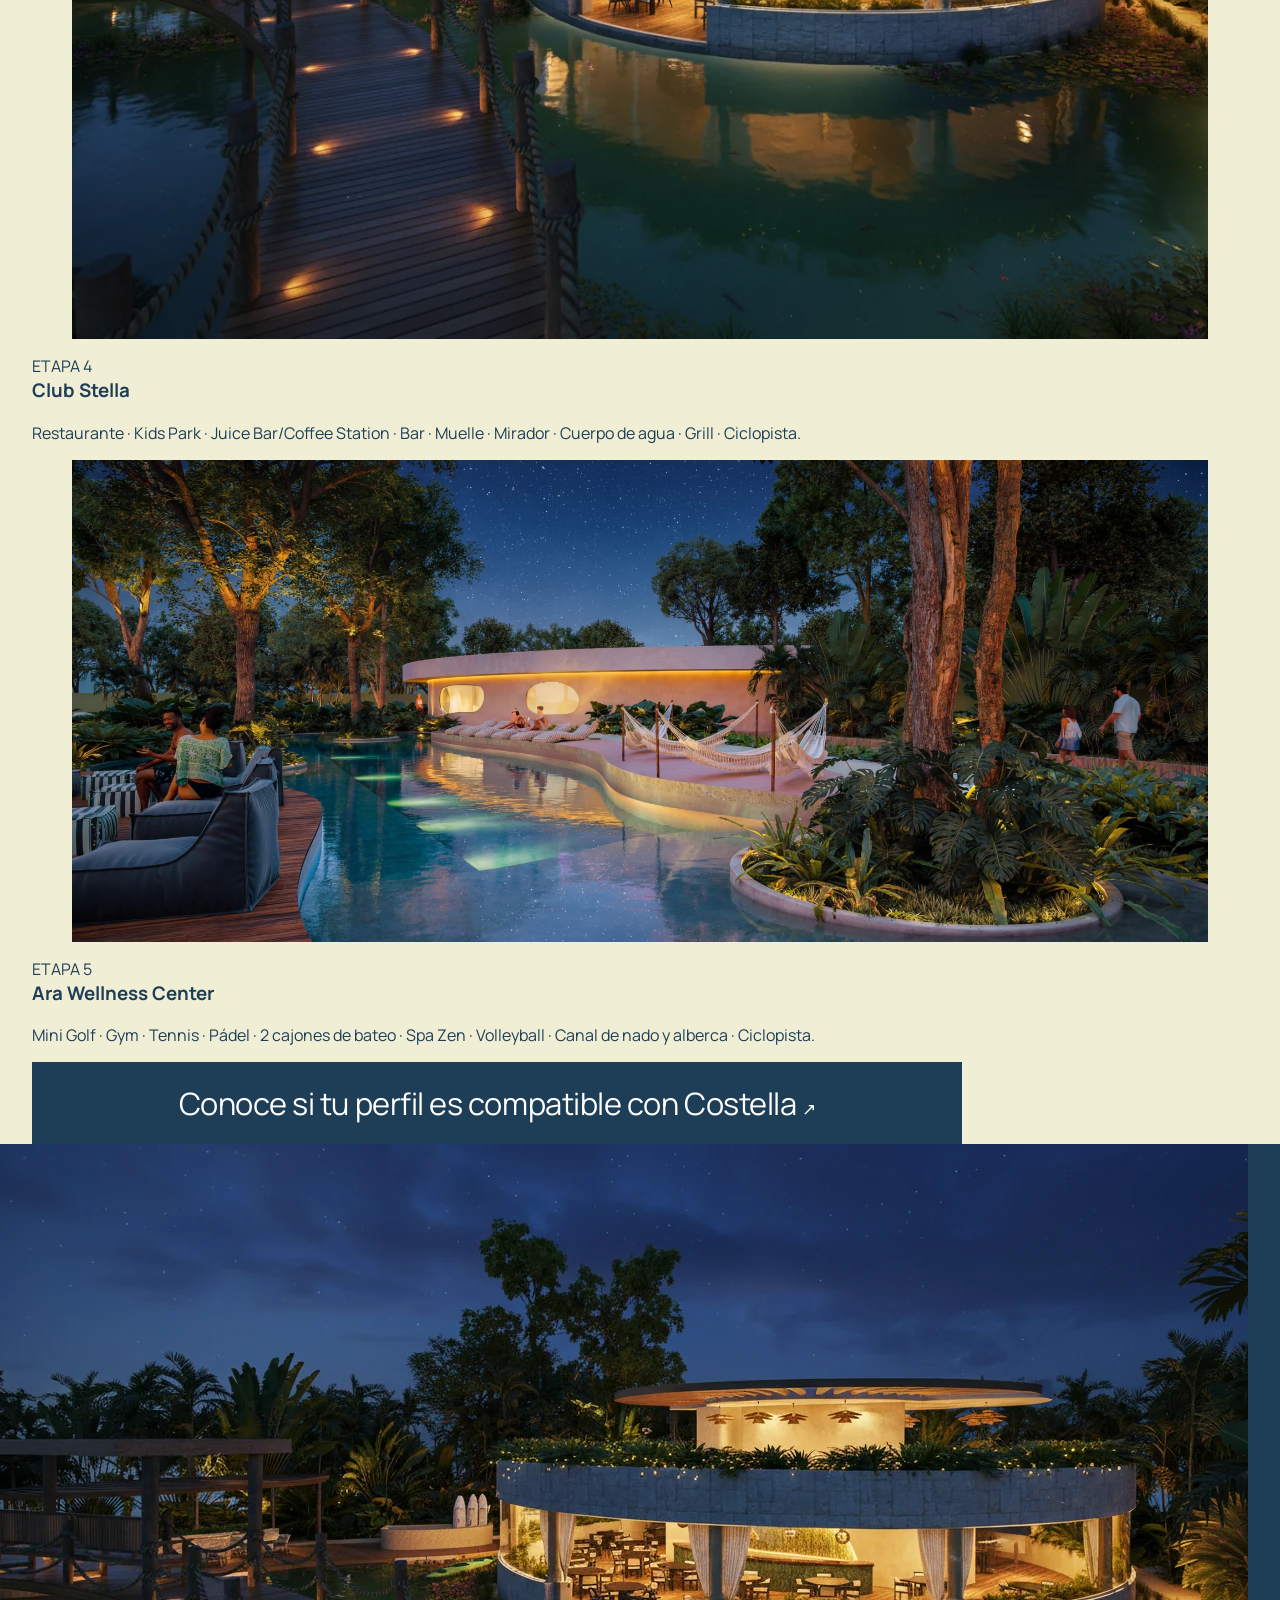
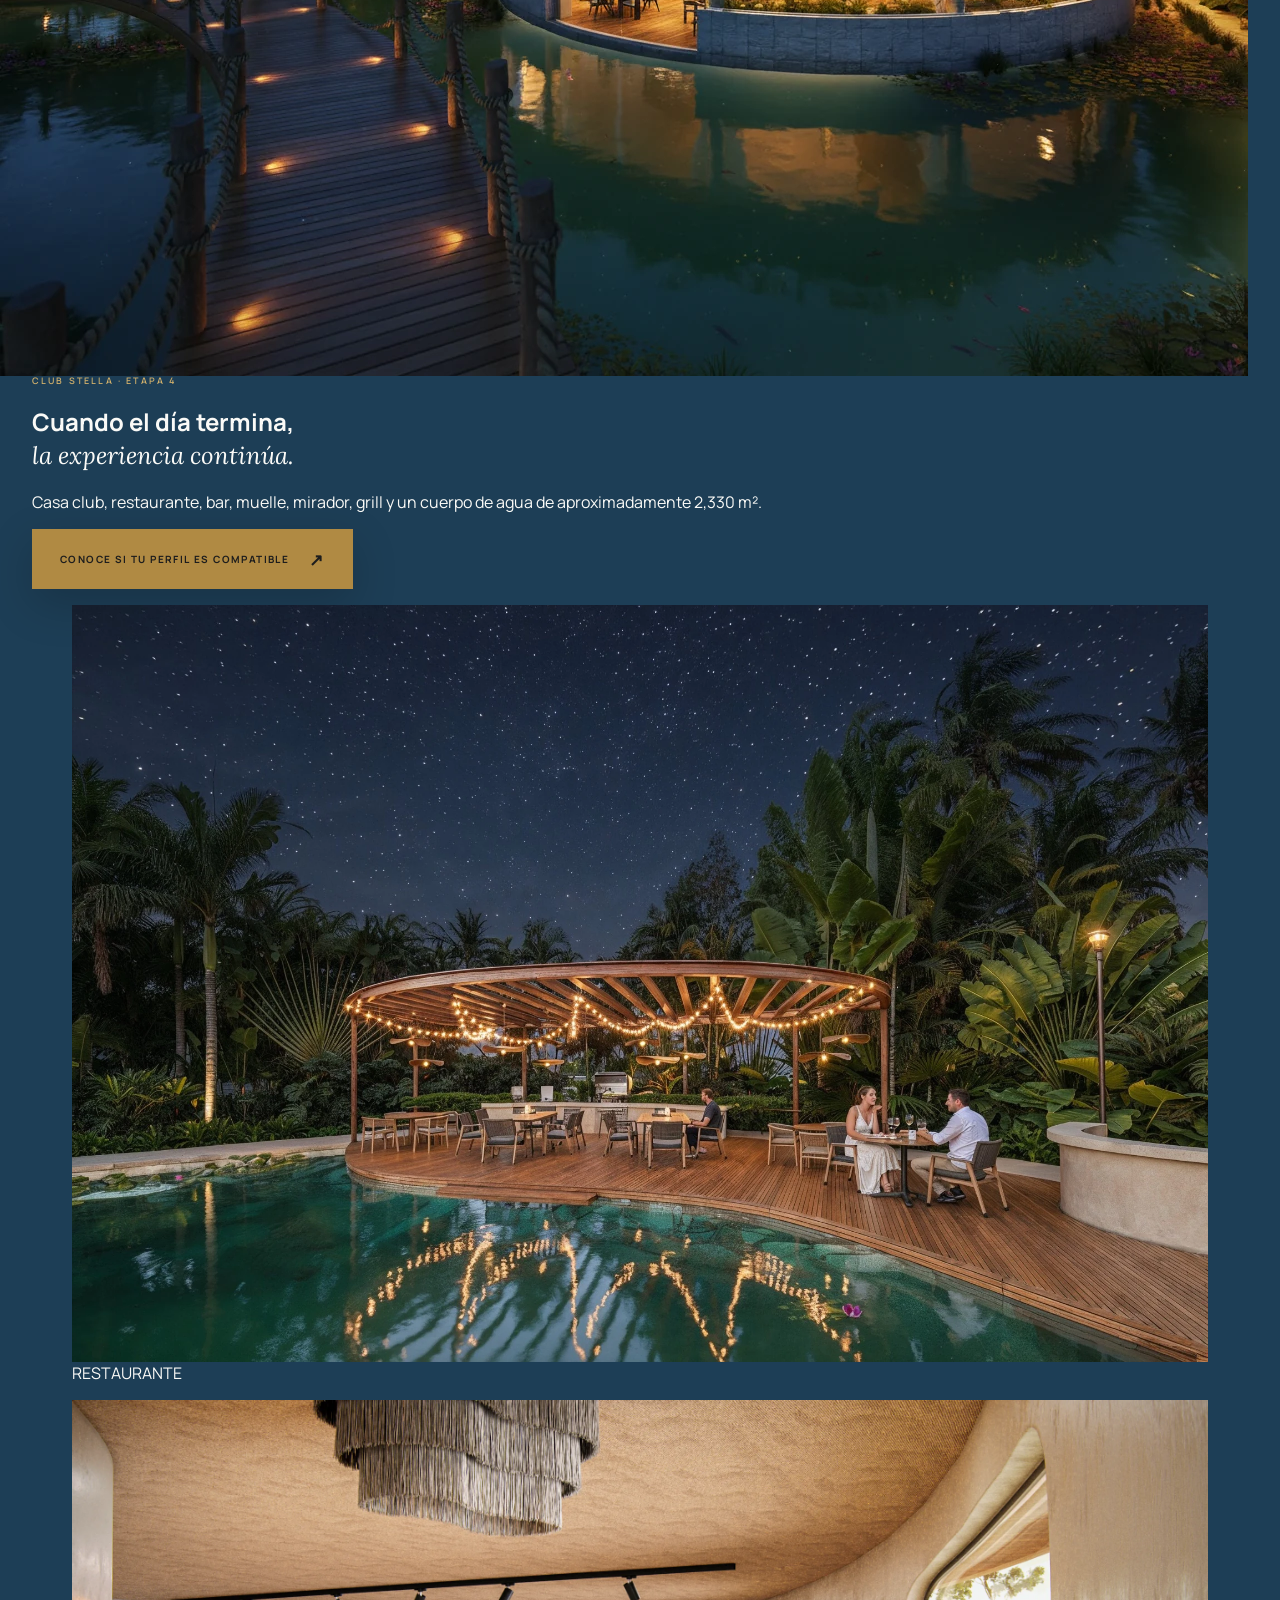
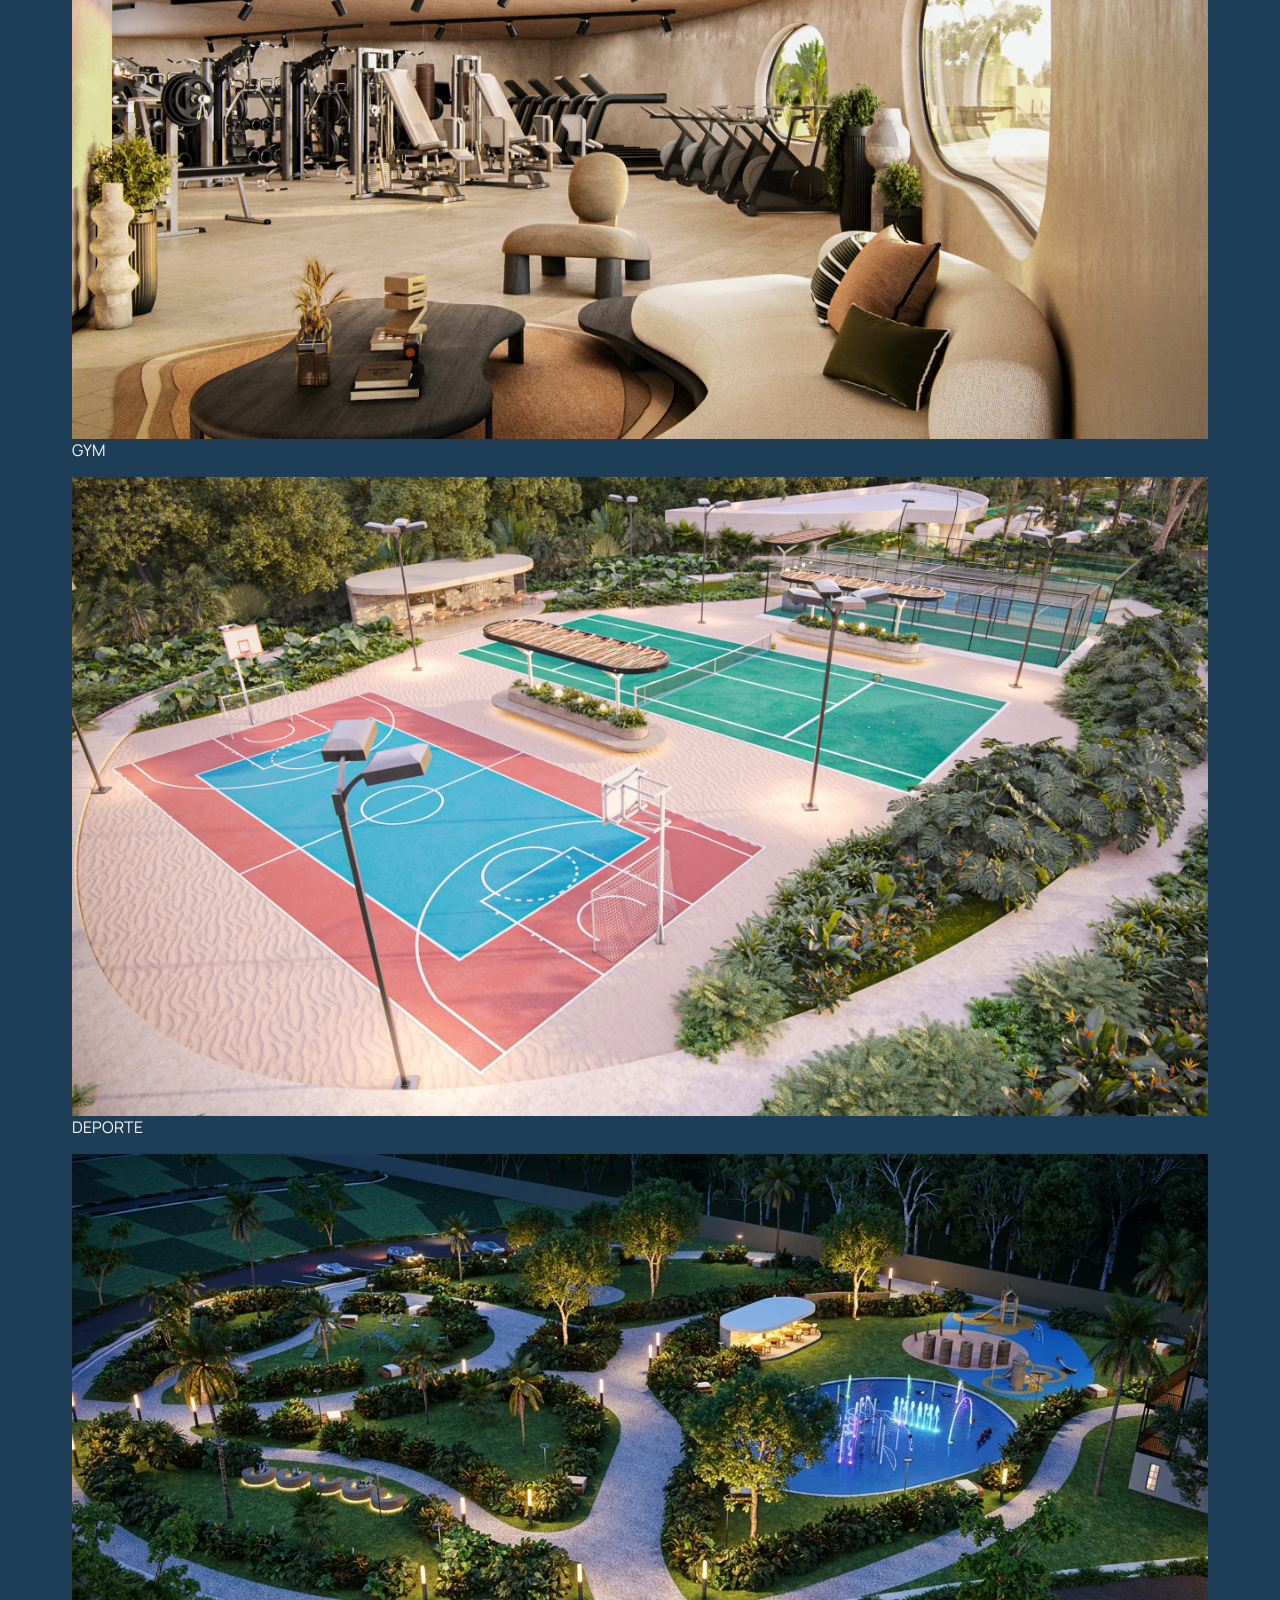
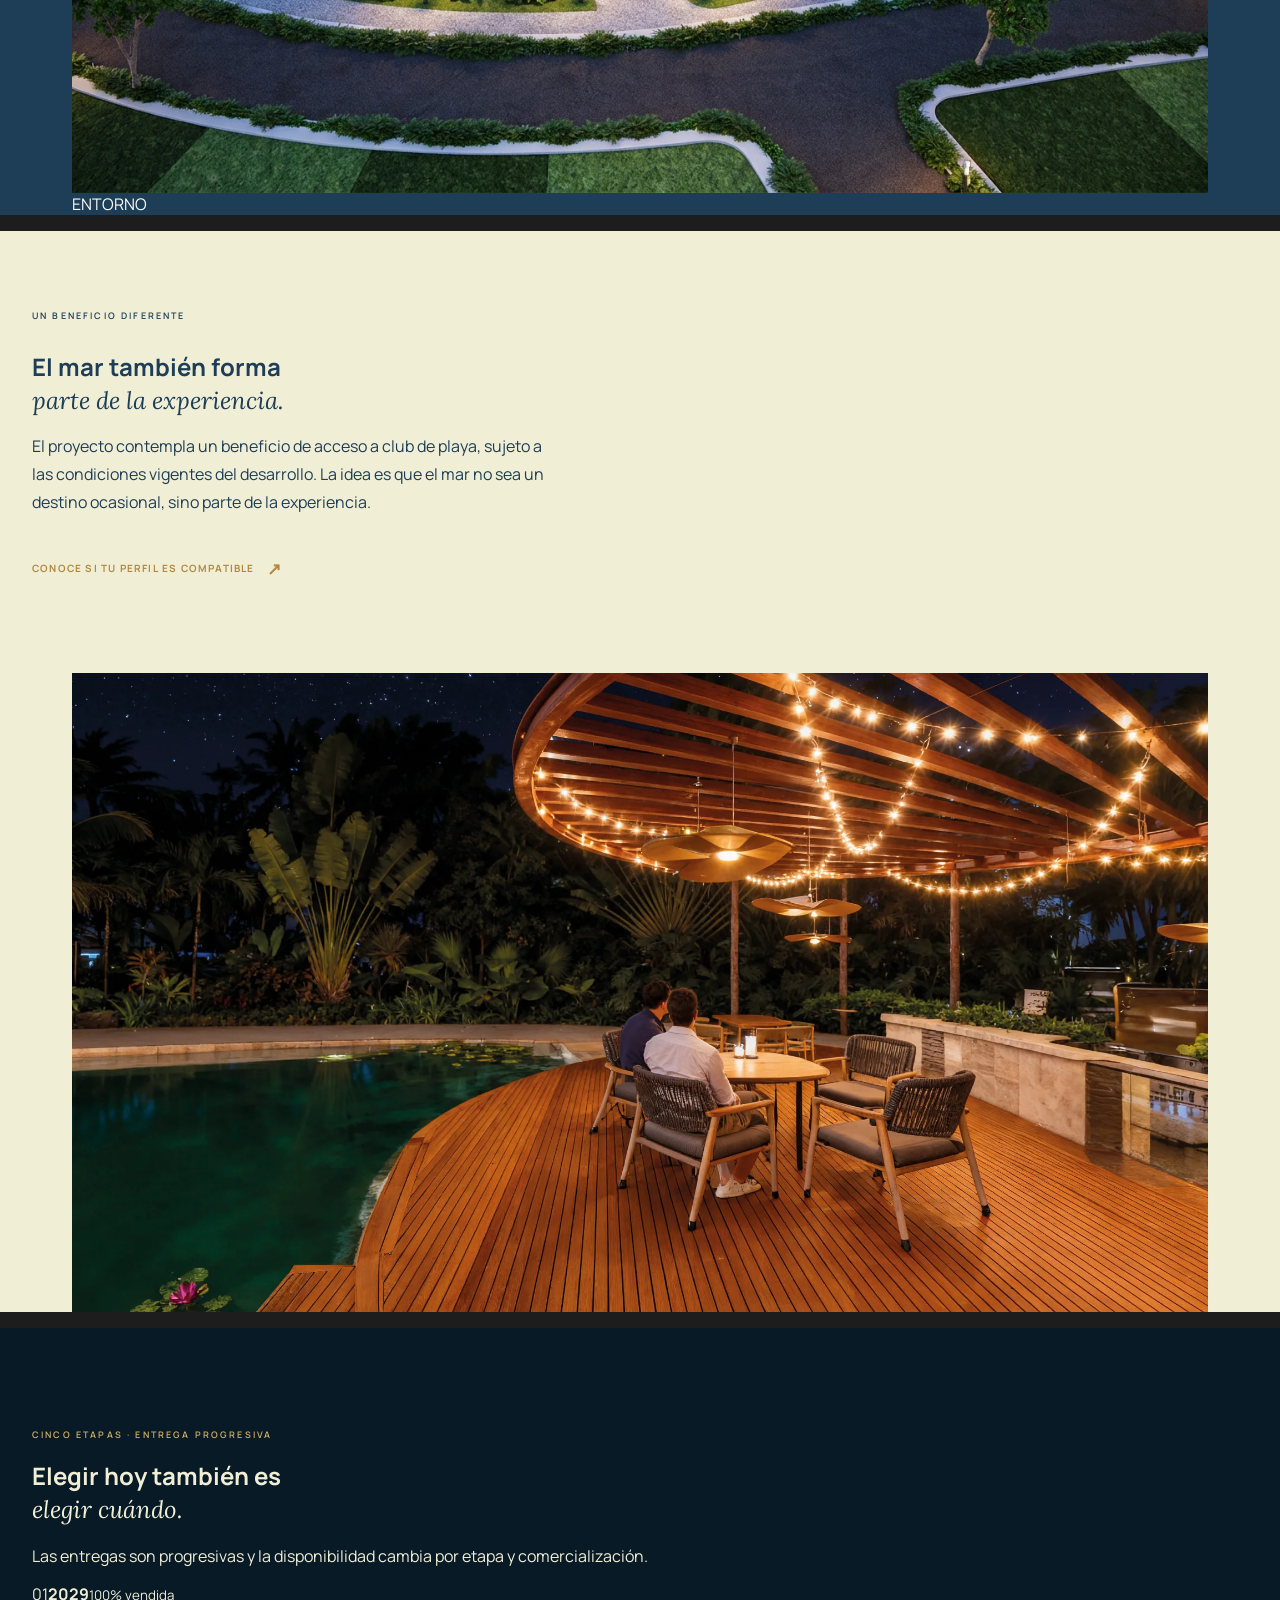
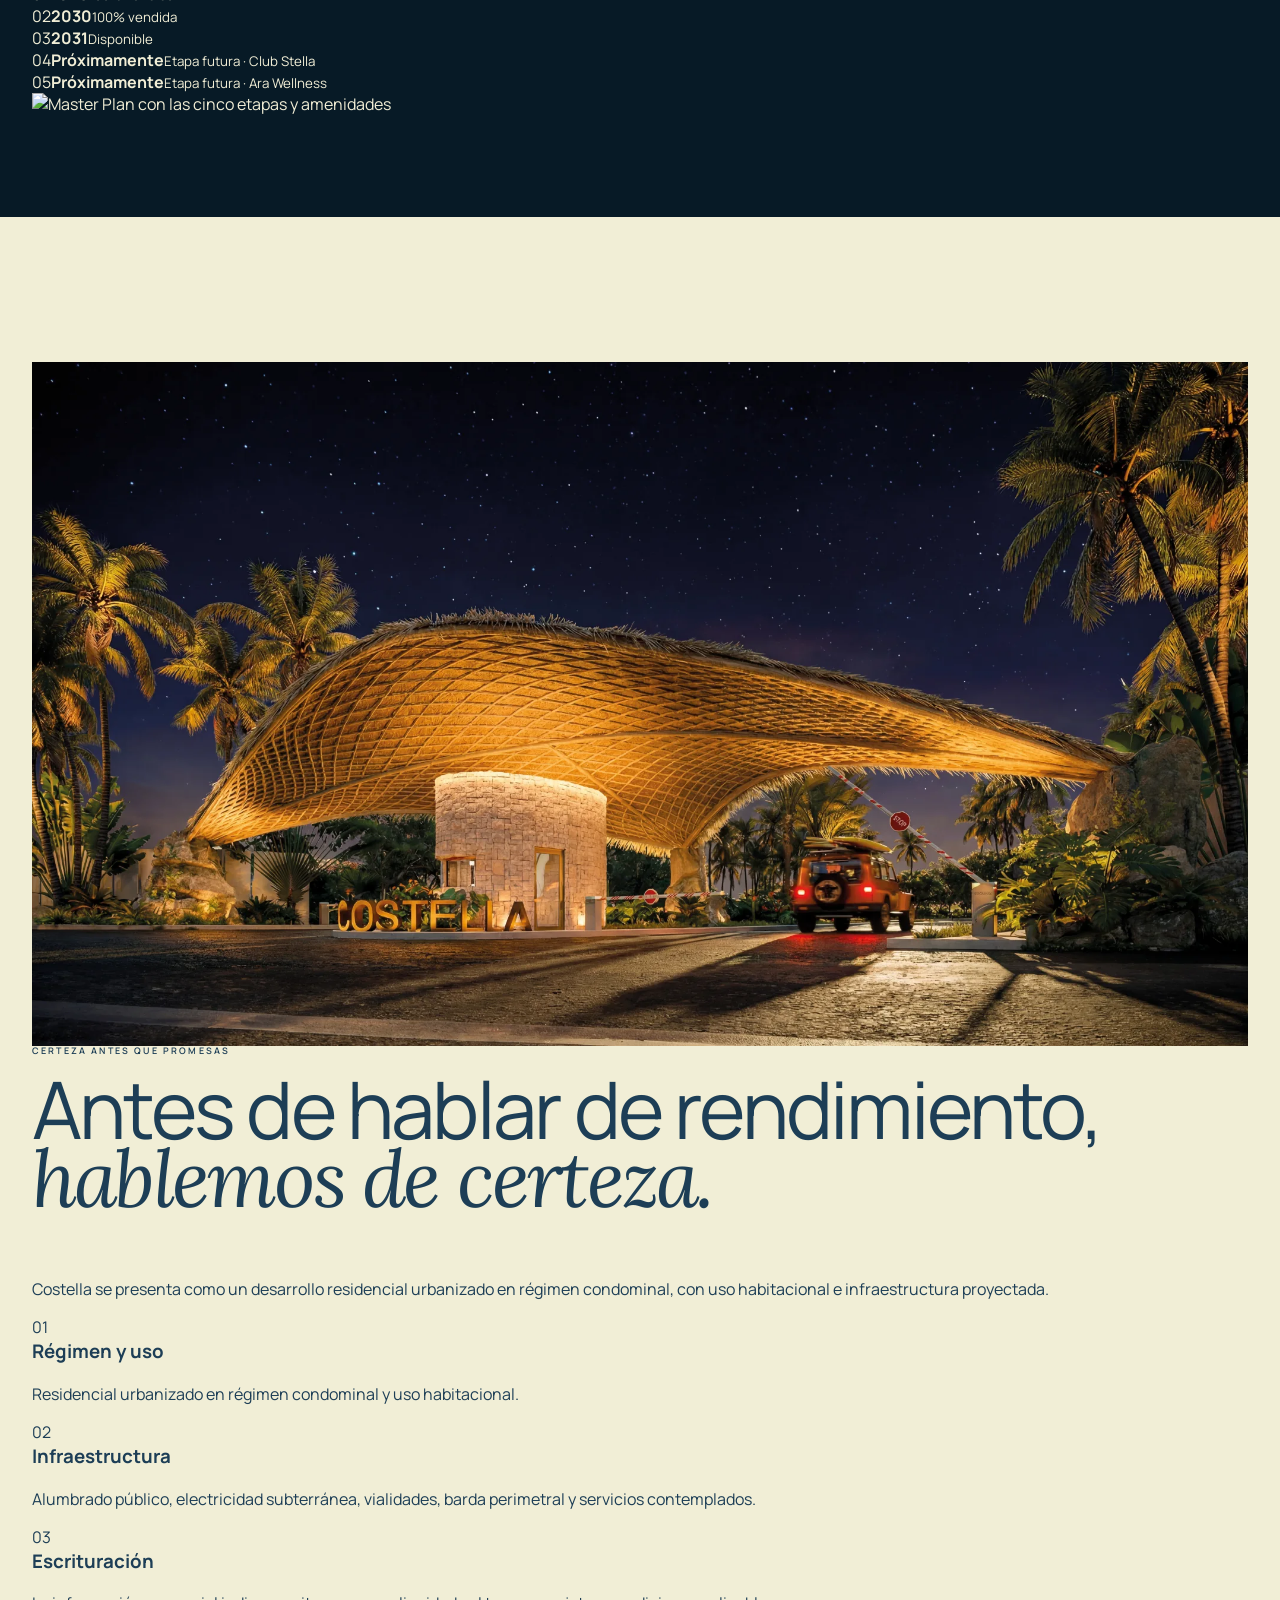
==== commit 8937b361: "Costella V4" ====
--- a/index.html
+++ b/index.html
@@ -2,344 +2,301 @@
 <html lang="es">
 <head>
 <meta charset="utf-8">
-<meta name="viewport" content="width=device-width,initial-scale=1">
-<meta name="description" content="Costella Telchac Residencial. Un territorio para quienes eligen con visión.">
+<meta name="viewport" content="width=device-width, initial-scale=1">
+<meta name="description" content="Costella Telchac Residencial. Terrenos residenciales en Telchac Pueblo, Yucatán, con visión patrimonial, naturaleza, amenidades y acceso a club de playa sujeto a condiciones vigentes.">
 <title>Costella · Telchac Residencial</title>
 <link rel="preconnect" href="https://fonts.googleapis.com">
 <link rel="preconnect" href="https://fonts.gstatic.com" crossorigin>
-<link href="https://fonts.googleapis.com/css2?family=Lora:ital,wght@0,400;0,500;1,400;1,500&family=Manrope:wght@400;500;600;700&display=swap" rel="stylesheet">
+<link href="https://fonts.googleapis.com/css2?family=Lora:ital,wght@0,400;0,500;1,400;1,500&family=Manrope:wght@400;500;600;700;800&display=swap" rel="stylesheet">
 <link rel="stylesheet" href="/css/style.css">
 </head>
 <body>
+
 <header class="site-header" id="header">
   <a class="brand-logo" href="#top" aria-label="Costella inicio"><img src="/assets/brand/costella-logo-white.png" alt="Costella Telchac Residencial"></a>
   <nav class="top-nav" aria-label="Navegación principal">
-    <a href="#territorio">Territorio</a><a href="#proyecto">El proyecto</a><a href="#inversion">Inversión</a><a href="#experiencia">Amenidades</a><a href="#etapas">Etapas</a>
+    <a href="#territorio">Territorio</a>
+    <a href="#master">Master plan</a>
+    <a href="#inversion">Inversión</a>
+    <a href="#amenidades">Amenidades</a>
+    <a href="#etapas">Etapas</a>
   </nav>
-  <button class="nav-book js-qualify">Descubre si tu perfil es compatible con Costella <span>↗</span></button>
+  <button class="nav-book js-qualify">Descubre si tu perfil es compatible <span>↗</span></button>
 </header>
 
 <main id="top">
+  <!-- HERO -->
   <section class="hero section-night">
-    <img class="hero-media" src="/assets/renders/night/entrada-nocturna.webp" alt="Costella Telchac Residencial de noche">
-    <div class="hero-stars"></div><div class="hero-shade"></div>
+    <img class="hero-media" src="/assets/renders/night/entrada-nocturna.webp" alt="Acceso de Costella Telchac Residencial de noche">
+    <div class="hero-shade"></div>
+    <div class="hero-stars"></div>
     <div class="hero-content reveal">
-      <p class="eyebrow">COSTELLA · TELCHAC YUCATÁN</p>
+      <p class="eyebrow">TERRENOS RESIDENCIALES · TELCHAC YUCATÁN</p>
       <h1>No todos buscan<br><em>un terreno.</em></h1>
       <p class="hero-sub">Algunos buscan el lugar donde quieren vivir, construir y tomar decisiones con una visión más amplia.</p>
-      <button class="hero-cta js-qualify">Descubre si tu perfil es compatible con Costella <span>↗</span></button>
-      <div class="hero-proof"><span>ETAPA 3 DISPONIBLE</span><span>•</span><span>5 ETAPAS</span><span>•</span><span>12% ENGANCHE MÍNIMO</span><span>•</span><span>ACCESO CONTROLADO</span></div>
-    </div>
-    <div class="hero-note">UN TERRITORIO PENSADO<br>ANTES DE SER OCUPADO</div>
-    <div class="scroll-note">DESLIZA ↓</div>
-  </section>
-
+      <button class="hero-cta js-qualify">Conoce si tu perfil es compatible <span>↗</span></button>
+      <div class="hero-proof">
+        <span>ETAPA 3 DISPONIBLE</span><span>•</span><span>12% ENGANCHE MÍNIMO</span><span>•</span><span>HASTA 180 MESES</span>
+      </div>
+    </div>
+    <div class="hero-side-note">UN TERRITORIO PENSADO<br>ANTES DE SER OCUPADO</div>
+    <div class="hero-scroll">DESLIZA ↓</div>
+  </section>
+
+  <!-- MANIFIESTO -->
   <section class="manifesto section-cream">
-    <div class="container narrow reveal">
-      <p class="eyebrow dark">UNA DECISIÓN DISTINTA</p>
-      <h2>Si solo buscas dónde comprar,<br><em>hay muchas opciones.</em></h2>
-      <p class="big-copy">Si buscas dónde construir una vida, preservar espacio y tomar una decisión patrimonial con calma, vale la pena mirar el territorio de otra manera.</p>
-    </div>
-    <div class="manifesto-grid container">
-      <div class="manifesto-image"><img src="/assets/renders/day/caseta.webp" alt="Acceso de Costella"></div>
-      <div class="manifesto-card">
-        <span>LA PREGUNTA CAMBIA</span>
+    <div class="container manifesto-intro reveal">
+      <div>
+        <p class="eyebrow dark">UNA DECISIÓN DISTINTA</p>
+        <h2>Si solo buscas dónde comprar,<br><em>hay muchas opciones.</em></h2>
+      </div>
+      <p class="manifesto-lead">Si buscas dónde construir una vida, preservar espacio y tomar una decisión patrimonial con calma, vale la pena mirar el territorio de otra manera.</p>
+    </div>
+    <div class="container editorial-pair">
+      <figure class="editorial-image tall"><img src="/assets/renders/day/caseta.webp" alt="Acceso principal de Costella"></figure>
+      <div class="editorial-card navy">
+        <span class="card-kicker">LA PREGUNTA CAMBIA</span>
         <h3>¿Qué quieres que exista alrededor de lo que vas a construir?</h3>
         <p>Costella parte de esa pregunta: ubicación, amplitud, privacidad, infraestructura y espacios que acompañen el tiempo que vas a pasar aquí.</p>
-        <button class="text-link js-qualify">Descubre si tu perfil es compatible con Costella <span>↗</span></button>
-      </div>
-    </div>
-  </section>
-
+        <button class="text-link light js-qualify">Conoce si tu perfil es compatible <span>↗</span></button>
+      </div>
+    </div>
+  </section>
+
+  <!-- TERRITORIO -->
   <section class="territory section-night" id="territorio">
-    <div class="container territory-head reveal">
+    <div class="container section-heading split-heading reveal">
       <div><p class="eyebrow">EL TERRITORIO</p><h2>Antes del terreno,<br><em>está el lugar.</em></h2></div>
-      <p>Costella se encuentra en Telchac Pueblo, en un punto que conecta con la costa, la naturaleza y algunos de los destinos que forman parte de la experiencia de Yucatán.</p>
-    </div>
-    <div class="territory-split">
-      <figure class="territory-visual">
-        <img src="/assets/renders/day/top-master-plan.webp" alt="Top Master Plan de Costella Telchac Residencial">
-        <figcaption>TOP MASTER PLAN · Vista aérea del territorio y su relación con la costa.</figcaption>
+      <p>Costella se encuentra en Telchac Pueblo, en un punto que conecta costa, naturaleza y destinos que forman parte de la experiencia de Yucatán.</p>
+    </div>
+
+    <div class="container feature-map-wrap">
+      <figure class="feature-map">
+        <img src="/assets/renders/day/top-master-plan.webp" alt="Top Master Plan de Costella frente a la costa">
+        <figcaption><span>TOP MASTER PLAN</span><strong>Territorio · costa · naturaleza</strong></figcaption>
       </figure>
-      <div class="distance-list">
-        <div><strong>7 km</strong><span>Muelle de Telchac</span></div>
-        <div><strong>12 km</strong><span>Reserva ecológica Sayachaltún</span></div>
-        <div><strong>13.5 km</strong><span>Reef Club</span></div>
-        <div><strong>19.7 km</strong><span>Xcambó</span></div>
-        <div><strong>39 km</strong><span>Chicxulub & Sendero Jurásico</span></div>
-        <div><strong>50 km</strong><span>Progreso</span></div>
-        <div><strong>70 km</strong><span>Mérida</span></div>
-        <div><strong>78.7 km</strong><span>Aeropuerto de Mérida</span></div>
-      </div>
-    </div>
-    <div class="section-cta dark-cta"><button class="cta-wide js-qualify">Descubre si tu perfil es compatible con Costella <span>↗</span></button></div>
-  </section>
-
-  <section class="costella section-night" id="costella">
-    <div class="container reveal">
-      <p class="eyebrow">COSTELLA TELCHAC RESIDENCIAL</p>
-      <div class="split-title"><h2>Un proyecto que<br><em>deja espacio.</em></h2><p>Desarrollo residencial urbanizado en régimen condominal, con uso habitacional, áreas verdes y una planeación que prioriza amplitud y privacidad.</p></div>
-      <div class="stat-grid"><div><strong>19</strong><span>HECTÁREAS</span></div><div><strong>533</strong><span>LOTES</span></div><div><strong>200–350</strong><span>M² POR LOTE</span></div><div><strong>05</strong><span>ETAPAS</span></div></div>
-      <div class="project-strip">
-        <figure><img src="/assets/renders/night/club-stella-laguna-night.webp" alt="Club Stella de noche"></figure>
-        <div><span class="eyebrow">LO QUE CAMBIA LA DECISIÓN</span><h3>Más espacio. Menos saturación.</h3><p>Un desarrollo de 19 hectáreas diseñado para combinar lotes residenciales, naturaleza, infraestructura y más de 50 amenidades distribuidas por etapas.</p></div>
-      </div>
-    </div>
-    <div class="section-cta dark-cta"><button class="cta-wide js-qualify">Descubre si tu perfil es compatible con Costella <span>↗</span></button></div>
-  </section>
-
-  <section class="masterplan section-cream">
-    <div class="container master-grid">
-      <div class="master-copy reveal">
+      <div class="location-panel">
+        <div class="location-panel-head"><span>UBICACIÓN</span><strong>Telchac Pueblo</strong></div>
+        <div class="distance-grid">
+          <div><strong>7 km</strong><span>Muelle de Telchac</span></div>
+          <div><strong>10 km</strong><span>Seahorse Hotel</span></div>
+          <div><strong>13.5 km</strong><span>Reef Club</span></div>
+          <div><strong>39 km</strong><span>Chicxulub &amp; Sendero Jurásico</span></div>
+          <div><strong>50 km</strong><span>Malecón de Progreso</span></div>
+          <div><strong>70 km</strong><span>Mérida</span></div>
+        </div>
+        <div class="micro-statement"><span class="icon-dot">◦</span><span>Conectado con la costa, rodeado de vegetación y pensado para vivir con amplitud.</span></div>
+      </div>
+    </div>
+
+    <div class="container ribbon-cta"><button class="cta-wide js-qualify">Conoce si tu perfil es compatible con Costella <span>↗</span></button></div>
+  </section>
+
+  <!-- PROYECTO / ESTADÍSTICAS -->
+  <section class="project section-night" id="proyecto">
+    <div class="container project-top reveal">
+      <div><p class="eyebrow">COSTELLA TELCHAC RESIDENCIAL</p><h2>Un proyecto que<br><em>deja espacio.</em></h2></div>
+      <p>Desarrollo residencial urbanizado en régimen condominal, con uso habitacional, áreas verdes y una planeación que prioriza amplitud y privacidad.</p>
+    </div>
+    <div class="container stat-grid">
+      <div><strong>19</strong><span>HECTÁREAS</span></div>
+      <div><strong>533</strong><span>LOTES</span></div>
+      <div><strong>200–350</strong><span>M² POR LOTE</span></div>
+      <div><strong>05</strong><span>ETAPAS</span></div>
+    </div>
+    <div class="container project-slice">
+      <figure><img src="/assets/renders/night/club-stella-laguna-night.webp" alt="Club Stella de noche"></figure>
+      <div>
+        <p class="card-kicker">MÁS ESPACIO · MENOS SATURACIÓN</p>
+        <h3>El territorio también forma parte del patrimonio.</h3>
+        <p>Una comunidad residencial donde la naturaleza, la infraestructura y las amenidades están organizadas por etapas para acompañar distintas formas de vivir el tiempo.</p>
+      </div>
+    </div>
+  </section>
+
+  <!-- MASTER PLAN -->
+  <section class="master section-cream" id="master">
+    <div class="container master-top reveal">
+      <div>
         <p class="eyebrow dark">EL MASTER PLAN</p>
         <h2>Un territorio pensado<br><em>antes de ser ocupado.</em></h2>
-        <p>La planeación empieza mucho antes del lote: cinco etapas, núcleos de amenidades y espacios verdes organizados para que el territorio tenga sentido antes de ser ocupado.</p>
-        <div class="mini-facts"><span>01 · CAPELLA CORE</span><span>02 · TAU CORE</span><span>03 · CLUB STELLA</span><span>04 · ARA WELLNESS</span></div>
-        <button class="text-link js-qualify">Descubre si tu perfil es compatible con Costella <span>↗</span></button>
-      </div>
-      <figure class="master-image"><img src="/assets/renders/day/master-plan-final.webp" alt="Vista aérea del proyecto Costella"><figcaption>MASTER PLAN · etapas, lotes y núcleos de amenidades.</figcaption></figure>
-    </div>
-  </section>
-
-
-  <section class="video-section section-night" id="video">
-    <div class="container video-head reveal">
-      <div><p class="eyebrow">EL PROYECTO EN MOVIMIENTO</p><h2>Conoce Costella<br><em>más allá de una imagen.</em></h2></div>
-      <p>Un recorrido por el entorno, la planeación y la experiencia que propone Costella Telchac.</p>
-    </div>
-    <div class="container video-frame-wrap"><div class="video-frame"><iframe src="https://www.youtube-nocookie.com/embed/GN3wHvDtAbM?rel=0&modestbranding=1" title="Video Costella Telchac Residencial" loading="lazy" allow="accelerometer; autoplay; clipboard-write; encrypted-media; gyroscope; picture-in-picture; web-share" allowfullscreen></iframe></div></div>
-    <div class="container video-points"><span>NATURALEZA Y TRANQUILIDAD</span><span>AMENIDADES DE PRIMER NIVEL</span><span>ENTORNO SEGURO Y EXCLUSIVO</span><span>PLANEACIÓN A LARGO PLAZO</span></div>
-    <div class="section-cta dark-cta"><button class="cta-wide js-qualify">Descubre si tu perfil es compatible con Costella <span>↗</span></button></div>
-  </section>
-
-
+      </div>
+      <p>La planeación empieza antes del lote: cinco etapas, núcleos de amenidades y áreas verdes organizados para que el conjunto tenga sentido desde el inicio.</p>
+    </div>
+    <div class="container master-detail-wrap">
+      <figure class="master-detail"><img src="/assets/renders/day/master-plan-detail.webp" alt="Master Plan detallado de Costella Telchac Residencial con etapas y amenidades"><figcaption>MASTER PLAN · ETAPAS Y NÚCLEOS DE AMENIDADES</figcaption></figure>
+    </div>
+    <div class="container master-chips">
+      <span>CAPELLA CORE · ETAPA 2</span><span>TAU CORE · ETAPA 3</span><span>CLUB STELLA · ETAPA 4</span><span>ARA WELLNESS · ETAPA 5</span>
+    </div>
+  </section>
+
+  <!-- VIDEO -->
+  <section class="video section-night" id="video">
+    <div class="container video-layout reveal">
+      <div class="video-copy">
+        <p class="eyebrow">EL PROYECTO EN MOVIMIENTO</p>
+        <h2>Conoce Costella<br><em>más allá de una imagen.</em></h2>
+        <p>Un recorrido por el entorno, la planeación y la experiencia que propone Costella Telchac.</p>
+        <button class="text-link light js-qualify">Conoce si tu perfil es compatible <span>↗</span></button>
+      </div>
+      <div class="video-frame"><iframe src="https://www.youtube-nocookie.com/embed/GN3wHvDtAbM?rel=0&modestbranding=1" title="Costella Telchac Residencial" loading="lazy" allow="accelerometer; autoplay; clipboard-write; encrypted-media; gyroscope; picture-in-picture; web-share" allowfullscreen></iframe></div>
+    </div>
+    <div class="container icon-strip">
+      <div><span class="line-icon">◌</span><strong>NATURALEZA</strong><small>y tranquilidad</small></div>
+      <div><span class="line-icon">✦</span><strong>AMENIDADES</strong><small>de primer nivel</small></div>
+      <div><span class="line-icon">◈</span><strong>ENTORNO</strong><small>controlado y privado</small></div>
+      <div><span class="line-icon">⌁</span><strong>VISIÓN</strong><small>a largo plazo</small></div>
+    </div>
+  </section>
+
+  <!-- INVERSION -->
   <section class="investment section-cream" id="inversion">
-    <div class="container investment-head reveal"><p class="eyebrow dark">INVERSIÓN ACCESIBLE</p><h2>Tu patrimonio en la costa,<br><em>al alcance.</em></h2><p>Condiciones de referencia para conocer cómo empezar. La disponibilidad, precio de lote y condiciones finales deben confirmarse con el asesor.</p></div>
-    <div class="container investment-grid">
+    <div class="container investment-head reveal">
+      <div><p class="eyebrow dark">INVERSIÓN ACCESIBLE</p><h2>Condiciones claras para<br><em>dar el primer paso.</em></h2></div>
+      <p>La información comercial de referencia indica un apartado desde $5,000 MXN, enganche mínimo de 12% y financiamiento de hasta 180 meses. La disponibilidad y precio del lote deben confirmarse con el asesor.</p>
+    </div>
+    <div class="container finance-grid">
       <article><span>APARTADO</span><strong>$5,000</strong><small>MXN</small></article>
       <article><span>ENGANCHE MÍNIMO</span><strong>12%</strong><small>del valor del terreno</small></article>
-      <article><span>FINANCIAMIENTO</span><strong>12–180</strong><small>meses · primeros 84 meses sin interés</small></article>
+      <article><span>FINANCIAMIENTO</span><strong>12–180</strong><small>meses · primeros 84 sin interés según información comercial</small></article>
       <article><span>MENSUALIDADES</span><strong>desde $3,300</strong><small>MXN · referencia comercial</small></article>
     </div>
-    <div class="container investment-note investment-note-rich">
-      <figure><img src="/assets/renders/day/caseta.webp" alt="Acceso a Costella Telchac Residencial"></figure>
-      <div><strong>La etapa disponible también importa.</strong><p>La información comercial consultada presenta la Etapa 3 como disponible, mientras Etapas 4 y 5 aparecen como próximas. Confirma disponibilidad, precio y condiciones vigentes con el asesor.</p><button class="btn-dark js-qualify">Descubre si tu perfil es compatible con Costella <span>↗</span></button></div>
-    </div>
-  </section>
-
-  <section class="experience section-cream" id="experiencia">
-    <div class="container reveal"><p class="eyebrow dark">LA EXPERIENCIA</p><h2>Tu entorno también<br><em>forma parte de la decisión.</em></h2><p class="section-intro">Más de 50 amenidades distribuidas en cuatro puntos del desarrollo. No como una lista de servicios, sino como distintas maneras de vivir el tiempo.</p></div>
-    <div class="experience-list">
-      <article><div class="exp-index">01</div><div><h3>Capella Core</h3><p>Mixed Park · Kids Park · Pet Park · Movie Park · Ciclopista</p></div><img src="/assets/renders/day/parque.webp" alt="Capella Core"></article>
-      <article><div class="exp-index">02</div><div><h3>Tau Core</h3><p>Mixed Park · Wet Park · Pet Park · Zen Garden · Ciclopista</p></div><img src="/assets/renders/day/piscina.webp" alt="Tau Core"></article>
-      <article><div class="exp-index">03</div><div><h3>Club Stella</h3><p>Restaurante · Bar · Muelle · Mirador · Grill · Cuerpo de agua</p></div><img src="/assets/renders/day/restaurante.webp" alt="Club Stella"></article>
-      <article><div class="exp-index">04</div><div><h3>Ara Wellness</h3><p>Mini golf · Gym · Tennis · Pádel · Spa Zen · Canal de nado · Alberca</p></div><img src="/assets/renders/day/wellness.webp" alt="Ara Wellness"></article>
-    </div>
-    <div class="section-cta light-cta"><button class="cta-wide js-qualify">Descubre si tu perfil es compatible con Costella <span>↗</span></button></div>
-  </section>
-
-  <section class="cinematic section-image">
-    <img src="/assets/renders/night/club-nocturno.webp" alt="Club Stella de noche" class="feature-media">
+    <div class="container finance-callout">
+      <div><span class="card-kicker dark">ETAPA DISPONIBLE</span><h3>La oportunidad también depende del momento.</h3><p>La información comercial consultada presenta la Etapa 3 como disponible. Etapas 4 y 5 aparecen como próximas.</p></div>
+      <button class="btn-dark js-qualify">Conoce si tu perfil es compatible <span>↗</span></button>
+    </div>
+  </section>
+
+  <!-- AMENIDADES -->
+  <section class="amenities section-cream" id="amenidades">
+    <div class="container section-heading reveal"><div><p class="eyebrow dark">CUATRO NÚCLEOS · MÁS DE 50 AMENIDADES</p><h2>Tu entorno también<br><em>forma parte de la decisión.</em></h2></div><p>Las amenidades se distribuyen en cuatro puntos del desarrollo, cada uno pensado para una forma distinta de disfrutar el territorio.</p></div>
+    <div class="container amenity-grid">
+      <article class="amenity-card">
+        <figure><img src="/assets/renders/day/parque.webp" alt="Capella Core"></figure>
+        <div><span>ETAPA 2</span><h3>Capella Core</h3><p>Mixed Park · Kids Park · Pet Park · Movie Park · Ciclopista.</p></div>
+      </article>
+      <article class="amenity-card">
+        <figure><img src="/assets/renders/day/piscina.webp" alt="Tau Core"></figure>
+        <div><span>ETAPA 3</span><h3>Tau Core</h3><p>Mixed Park · Wet Park · Pet Park · Zen Garden · Ciclopista.</p></div>
+      </article>
+      <article class="amenity-card featured">
+        <figure><img src="/assets/renders/night/club-stella-laguna-night.webp" alt="Club Stella"></figure>
+        <div><span>ETAPA 4</span><h3>Club Stella</h3><p>Restaurante · Kids Park · Juice Bar/Coffee Station · Bar · Muelle · Mirador · Cuerpo de agua · Grill · Ciclopista.</p></div>
+      </article>
+      <article class="amenity-card">
+        <figure><img src="/assets/renders/night/ara-wellness-night.webp" alt="Ara Wellness Center"></figure>
+        <div><span>ETAPA 5</span><h3>Ara Wellness Center</h3><p>Mini Golf · Gym · Tennis · Pádel · 2 cajones de bateo · Spa Zen · Volleyball · Canal de nado y alberca · Ciclopista.</p></div>
+      </article>
+    </div>
+    <div class="container ribbon-cta"><button class="cta-wide navy js-qualify">Conoce si tu perfil es compatible con Costella <span>↗</span></button></div>
+  </section>
+
+  <!-- CLUB STELLA -->
+  <section class="club-feature section-night">
+    <img class="club-bg" src="/assets/renders/night/club-stella-laguna-night.webp" alt="Club Stella de noche">
+    <div class="club-shade"></div>
+    <div class="container club-copy reveal"><p class="eyebrow">CLUB STELLA · ETAPA 4</p><h2>Cuando el día termina,<br><em>la experiencia continúa.</em></h2><p>Casa club, restaurante, bar, muelle, mirador, grill y un cuerpo de agua de aproximadamente 2,330 m².</p><button class="hero-cta js-qualify">Conoce si tu perfil es compatible <span>↗</span></button></div>
+    <div class="container club-thumbs">
+      <figure><img src="/assets/renders/night/grill-dining-night.webp" alt="Restaurante nocturno"><figcaption>RESTAURANTE</figcaption></figure>
+      <figure><img src="/assets/renders/day/gym.webp" alt="Gym"><figcaption>GYM</figcaption></figure>
+      <figure><img src="/assets/renders/day/canchas.webp" alt="Canchas deportivas"><figcaption>DEPORTE</figcaption></figure>
+      <figure><img src="/assets/renders/night/amenities-night.webp" alt="Amenidades nocturnas"><figcaption>ENTORNO</figcaption></figure>
+    </div>
+  </section>
+
+  <!-- CLUB DE PLAYA -->
+  <section class="beach section-cream">
+    <div class="container beach-layout">
+      <div class="beach-copy reveal"><p class="eyebrow dark">UN BENEFICIO DIFERENTE</p><h2>El mar también forma<br><em>parte de la experiencia.</em></h2><p>El proyecto contempla un beneficio de acceso a club de playa, sujeto a las condiciones vigentes del desarrollo. La idea es que el mar no sea un destino ocasional, sino parte de la experiencia.</p><button class="text-link js-qualify">Conoce si tu perfil es compatible <span>↗</span></button></div>
+      <figure><img src="/assets/renders/night/club-nocturno.webp" alt="Experiencia nocturna junto al agua"></figure>
+    </div>
+  </section>
+
+  <!-- ETAPAS -->
+  <section class="stages section-night" id="etapas">
+    <div class="container section-heading reveal"><div><p class="eyebrow">CINCO ETAPAS · ENTREGA PROGRESIVA</p><h2>Elegir hoy también es<br><em>elegir cuándo.</em></h2></div><p>Las entregas son progresivas y la disponibilidad cambia por etapa y comercialización.</p></div>
+    <div class="container stage-timeline">
+      <article><span>01</span><strong>2029</strong><small>100% vendida</small></article>
+      <article><span>02</span><strong>2030</strong><small>100% vendida</small></article>
+      <article class="active"><span>03</span><strong>2031</strong><small>Disponible</small></article>
+      <article><span>04</span><strong>Próximamente</strong><small>Etapa futura · Club Stella</small></article>
+      <article><span>05</span><strong>Próximamente</strong><small>Etapa futura · Ara Wellness</small></article>
+    </div>
+    <div class="container stages-master"><img src="/assets/renders/day/master-plan-detail.webp" alt="Master Plan con las cinco etapas y amenidades"></div>
+  </section>
+
+  <!-- CERTEZA -->
+  <section class="certainty section-cream">
+    <div class="container certainty-layout reveal">
+      <div class="certainty-photo"><img src="/assets/renders/night/entrada-nocturna.webp" alt="Acceso controlado a Costella"></div>
+      <div class="certainty-copy"><p class="eyebrow dark">CERTEZA ANTES QUE PROMESAS</p><h2>Antes de hablar de rendimiento,<br><em>hablemos de certeza.</em></h2><p>Costella se presenta como un desarrollo residencial urbanizado en régimen condominal, con uso habitacional e infraestructura proyectada.</p>
+        <div class="certainty-cards">
+          <article><span>01</span><h3>Régimen y uso</h3><p>Residencial urbanizado en régimen condominal y uso habitacional.</p></article>
+          <article><span>02</span><h3>Infraestructura</h3><p>Alumbrado público, electricidad subterránea, vialidades, barda perimetral y servicios contemplados.</p></article>
+          <article><span>03</span><h3>Escrituración</h3><p>La información comercial indica escritura una vez liquidado el terreno, sujeto a condiciones aplicables.</p></article>
+          <article><span>04</span><h3>PROFECO</h3><p>La comunicación comercial señala un contrato de adhesión vinculado a PROFECO. Revisa la documentación antes de contratar.</p></article>
+        </div>
+      </div>
+    </div>
+  </section>
+
+  <!-- HISTÓRICO -->
+  <section class="history section-night">
+    <div class="container history-layout reveal">
+      <div class="history-copy"><p class="eyebrow">HISTÓRICO COMERCIAL</p><h2>Los datos cuentan<br><em>una parte de la historia.</em></h2><p>El material comercial muestra una evolución histórica del valor por m² entre diciembre de 2023 y enero de 2026.</p><div class="history-values"><strong>$2,537</strong><span>→</span><strong>$3,922</strong></div><small>Valor histórico por m² mostrado en el material comercial. No representa una garantía de rendimiento futuro.</small></div>
+      <div class="history-visual"><img src="/assets/renders/night/entrada-nocturna.webp" alt="Costella de noche"><div><span>2023 → 2026</span><strong>Referencia histórica</strong><p>Antes de hablar de futuro, revisa lo que ya ocurrió y sus condiciones.</p></div></div>
+    </div>
+  </section>
+
+  <!-- FAQ / CRITERIOS -->
+  <section class="faq section-cream">
+    <div class="container faq-layout reveal">
+      <div class="faq-intro"><p class="eyebrow dark">LAS PREGUNTAS QUE IMPORTAN</p><h2>Lo que necesitas saber<br><em>para dar el siguiente paso.</em></h2><p>Una decisión patrimonial también se construye haciendo las preguntas correctas.</p><img src="/assets/renders/day/family-club.webp" alt="Espacios familiares de Costella"></div>
+      <div class="faq-list">
+        <details><summary>¿Dónde está Costella?</summary><p>En Telchac Pueblo, Yucatán.</p></details>
+        <details><summary>¿Cuánto mide un lote?</summary><p>La información comercial indica terrenos de 200 a 350 m².</p></details>
+        <details><summary>¿Con cuánto puedo apartar?</summary><p>El apartado indicado es de $5,000 MXN.</p></details>
+        <details><summary>¿Cuánto es el enganche?</summary><p>El enganche mínimo indicado es del 12% sobre el precio del terreno.</p></details>
+        <details><summary>¿Puedo usar Infonavit o crédito bancario?</summary><p>La información disponible indica que no se contempla Infonavit ni crédito bancario para la adquisición; se manejan recursos propios o financiamiento del proyecto.</p></details>
+        <details><summary>¿Cuándo se entrega?</summary><p>Etapa 1: 2029 · Etapa 2: 2030 · Etapa 3: 2031. Etapas 4 y 5: próximamente.</p></details>
+      </div>
+    </div>
+    <div class="container final-inline-cta"><button class="cta-wide js-qualify">Conoce si tu perfil es compatible con Costella <span>↗</span></button></div>
+  </section>
+
+  <!-- CIERRE -->
+  <section class="closing section-image">
+    <img src="/assets/renders/night/entrada-nocturna.webp" alt="Costella al caer la noche" class="feature-media">
     <div class="feature-overlay"></div>
-    <div class="feature-content reveal"><p class="eyebrow">CLUB STELLA</p><h2>Cuando el día termina,<br><em>la experiencia continúa.</em></h2><p>Restaurante, bar, muelle, mirador, grill y un cuerpo de agua de aproximadamente 2,330 m².</p><button class="hero-cta js-qualify">Descubre si tu perfil es compatible con Costella <span>↗</span></button></div>
-  </section>
-
-  <section class="day-gallery section-cream">
-    <div class="container reveal"><p class="eyebrow dark">VIVIRLO ES IMAGINARLO</p><h2>Espacios para que<br><em>el tiempo tenga otra forma.</em></h2></div>
-    <div class="gallery-grid container">
-      <figure class="g-wide"><img class="lightboxable" src="/assets/renders/day/canal-nado.webp" alt="Canal de nado"><figcaption>CANAL DE NADO</figcaption></figure>
-      <figure><img class="lightboxable" src="/assets/renders/day/gym.webp" alt="Gym"><figcaption>WELLNESS</figcaption></figure>
-      <figure><img class="lightboxable" src="/assets/renders/day/golfito.webp" alt="Golfito"><figcaption>ACTIVIDAD</figcaption></figure>
-      <figure><img class="lightboxable" src="/assets/renders/day/canchas.webp" alt="Canchas deportivas"><figcaption>MOVIMIENTO</figcaption></figure>
-      <figure><img class="lightboxable" src="/assets/renders/day/roof.webp" alt="Roof"><figcaption>ENCUENTRO</figcaption></figure>
-      <figure class="g-wide"><img class="lightboxable" src="/assets/renders/day/grill.webp" alt="Grill"><figcaption>COMPARTIR</figcaption></figure>
-    </div>
-  </section>
-
-
-  <section class="night-gallery section-night">
-    <div class="container reveal"><p class="eyebrow">LA NOCHE TAMBIÉN ES PARTE DEL PROYECTO</p><h2>Cuando cae el sol,<br><em>Costella cambia de ritmo.</em></h2><p class="section-intro">Una selección de espacios nocturnos para mostrar el contraste entre naturaleza, agua, iluminación cálida y vida social.</p></div>
-    <div class="night-mosaic container"><figure class="night-large"><img class="lightboxable" src="/assets/renders/night/club-stella-laguna-night.webp" alt="Club Stella de noche"><figcaption>CLUB STELLA</figcaption></figure><figure><img class="lightboxable" src="/assets/renders/night/ara-wellness-night.webp" alt="Ara Wellness de noche"><figcaption>ARA WELLNESS</figcaption></figure><figure><img class="lightboxable" src="/assets/renders/night/grill-dining-night.webp" alt="Espacio social nocturno"><figcaption>ENCUENTRO</figcaption></figure><figure><img class="lightboxable" src="/assets/renders/night/grill-social-night.webp" alt="Restaurante y grill de noche"><figcaption>GASTRONOMÍA</figcaption></figure></div>
-  </section>
-
-
-  <section class="beach-club section-cream">
-    <div class="container beach-grid"><div class="beach-copy reveal"><p class="eyebrow dark">UN BENEFICIO ÚNICO</p><h2>El mar también forma<br><em>parte de la experiencia.</em></h2><p>Como propietario, el proyecto contempla el beneficio de acceso a un club de playa, sujeto a las condiciones vigentes del desarrollo.</p><button class="text-link js-qualify">Descubre si tu perfil es compatible con Costella <span>↗</span></button></div><figure class="beach-media"><img src="/assets/renders/night/grill-social-night.webp" alt="Experiencia nocturna junto al agua"></figure></div>
-  </section>
-
-  <section class="patrimonial section-night">
-    <div class="container patrimonial-grid reveal">
-      <div class="patrimonial-copy"><p class="eyebrow">VISIÓN PATRIMONIAL</p><h2>El valor también está<br><em>en lo que decides antes.</em></h2><p>Costella parte de una decisión más amplia: territorio, tamaño, condiciones, infraestructura, naturaleza y certeza antes de avanzar.</p><div class="pillars"><span><b>01</b> VALOR DEL M²</span><span><b>02</b> CERTEZA</span><span><b>03</b> PRIVACIDAD</span><span><b>04</b> WELLNESS</span></div></div>
-      <figure class="patrimonial-visual"><img src="/assets/renders/night/grill-social-night.webp" alt="Experiencia nocturna de Costella"></figure>
-    </div>
-  </section>
-
-  <section class="commercial section-cream" id="condiciones">
-    <div class="container commercial-grid reveal">
-      <div><p class="eyebrow dark">CONDICIONES DE REFERENCIA</p><h2>Conoce lo que implica<br><em>dar el primer paso.</em></h2><p>Las condiciones pueden cambiar. Antes de tomar una decisión, un asesor puede confirmar disponibilidad, precio y condiciones vigentes.</p><button class="btn-dark js-qualify">Descubre si tu perfil es compatible con Costella <span>↗</span></button></div>
-      <div class="commercial-data">
-        <div><span>Apartado</span><strong>$5,000</strong><small>MXN</small></div>
-        <div><span>Enganche mínimo</span><strong>12%</strong><small>del precio del terreno</small></div>
-        <div><span>Financiamiento</span><strong>12–180</strong><small>meses · primeros 84 sin intereses según información comercial</small></div>
-        <div><span>Mensualidades</span><strong>Desde $3,300</strong><small>MXN · referencia comercial</small></div>
-      </div>
-    </div>
-  </section>
-
-  <section class="certainty section-cream">
-    <div class="container certainty-grid reveal">
-      <div class="certainty-intro"><p class="eyebrow dark">CERTEZA ANTES QUE PROMESAS</p><h2>Antes de hablar de rendimiento,<br><em>hablemos de certeza.</em></h2><figure class="certainty-visual"><img src="/assets/renders/day/wellness.webp" alt="Entorno y amenidades de Costella"></figure></div>
-      <div class="certainty-list"><div><b>01</b><span>Régimen condominal</span><p>Desarrollo residencial urbanizado con uso habitacional.</p></div><div><b>02</b><span>Infraestructura</span><p>Electricidad subterránea, alumbrado, vialidades, muro perimetral y servicios contemplados en el proyecto.</p></div><div><b>03</b><span>Escrituración</span><p>La información comercial indica escritura una vez liquidado el terreno, sujeto a las condiciones aplicables.</p></div><div><b>04</b><span>Relación con PROFECO</span><p>El desarrollo comunica su adhesión a PROFECO. Antes de contratar, revisa la documentación y condiciones vigentes con el asesor.</p></div></div>
-    </div>
-  </section>
-
-  <section class="history section-night">
-    <div class="container history-grid reveal">
-      <div><p class="eyebrow">EVOLUCIÓN HISTÓRICA</p><h2>Los datos cuentan<br><em>una parte de la historia.</em></h2><p>El material comercial muestra una evolución histórica del valor por m² entre diciembre de 2023 y enero de 2026.</p><div class="history-values"><strong>$2,537</strong><span>→</span><strong>$3,922</strong><small>valor histórico por m² mostrado en el material comercial</small></div></div>
-      <div class="history-stack"><figure><img src="/assets/renders/night/entrada-nocturna.webp" alt="Entrada de Costella de noche"></figure><div class="history-card"><span>HISTÓRICO · NO GARANTIZADO</span><strong>2023 → 2026</strong><p>La evolución histórica no representa una garantía de rendimiento futuro.</p><button class="text-link light js-qualify">Descubre si tu perfil es compatible con Costella <span>↗</span></button></div></div>
-    </div>
-  </section>
-
-  <section class="criteria section-cream" id="criterios">
-    <div class="container criteria-wrap reveal">
-      <div class="criteria-head"><p class="eyebrow dark">¿ES PARA TI?</p><h2>Costella no busca<br><em>ser para todos.</em></h2><p>Puede tener sentido para ti si buscas una combinación de espacio, ubicación, planeación y una visión patrimonial de largo plazo.</p><figure class="criteria-visual"><img src="/assets/renders/day/aerea-club.webp" alt="Vista aérea de Costella"></figure></div>
-      <div class="criteria-list"><div><span>01</span><h3>Buscas espacio</h3><p>Terrenos de 200 a 350 m² dentro de un proyecto de 19 hectáreas.</p></div><div><span>02</span><h3>Piensas a largo plazo</h3><p>Quieres elegir hoy el territorio donde podrías construir después.</p></div><div><span>03</span><h3>Te importa el entorno</h3><p>Privacidad, naturaleza, áreas verdes y amenidades forman parte de la decisión.</p></div><div><span>04</span><h3>Quieres decidir informado</h3><p>Prefieres revisar condiciones, documentación y números antes de avanzar.</p></div></div>
-      <button class="cta-wide navy js-qualify">Descubre si tu perfil es compatible con Costella <span>↗</span></button>
-    </div>
-  </section>
-
-
-  <section class="stages section-night" id="etapas">
-    <div class="container stages-head reveal"><div><p class="eyebrow">UN PROYECTO POR ETAPAS</p><h2>Conoce las cinco etapas<br><em>de Costella.</em></h2></div><p>El desarrollo está dividido en 5 etapas con entregas progresivas. La disponibilidad cambia por etapa y comercialización.</p></div>
-    <div class="container stage-master"><img src="/assets/renders/day/master-plan-final.webp" alt="Master Plan de Costella con sus etapas y amenidades"><span>MASTER PLAN · etapas y núcleos de amenidades</span></div>
-    <div class="container stage-grid"><article><span>01</span><strong>2029</strong><small>100% vendida</small></article><article><span>02</span><strong>2030</strong><small>100% vendida</small></article><article class="active-stage"><span>03</span><strong>2031</strong><small>Disponible</small></article><article><span>04</span><strong>Próximamente</strong><small>Etapa futura</small></article><article><span>05</span><strong>Próximamente</strong><small>Etapa futura</small></article></div>
-    <div class="container stage-note"><p>Las fechas de entrega y disponibilidad están sujetas a las condiciones y comercialización vigentes.</p><button class="cta-wide js-qualify">Descubre si tu perfil es compatible con Costella <span>↗</span></button></div>
-  </section>
-
-  <section class="faq section-night">
-    <div class="container faq-layout reveal"><div class="faq-intro"><p class="eyebrow">ANTES DE AVANZAR</p><h2>Las preguntas que<br><em>vale la pena hacer.</em></h2><figure><img src="/assets/renders/night/club-nocturno.webp" alt="Club Stella de noche"></figure></div><div class="faq-inner"><div class="faq-list">
-      <details><summary>¿Dónde está Costella?</summary><p>En Telchac Pueblo, Yucatán.</p></details>
-      <details><summary>¿Qué tamaños de terreno existen?</summary><p>La información comercial indica terrenos de 200 a 350 m².</p></details>
-      <details><summary>¿Con cuánto puedo apartar?</summary><p>El apartado indicado en la información comercial es de $5,000 MXN.</p></details>
-      <details><summary>¿Puedo utilizar Infonavit o crédito bancario?</summary><p>La información disponible indica que no se contempla Infonavit ni crédito bancario para la adquisición; se manejan recursos propios o el financiamiento del proyecto.</p></details>
-      <details><summary>¿Cuándo puedo escriturar?</summary><p>La información comercial indica que puede escriturarse una vez liquidado el terreno, sujeto a las condiciones aplicables.</p></details>
-      <details><summary>¿Costella construye mi casa?</summary><p>La información disponible presenta a Costella como un desarrollo de terrenos. La construcción no se presenta como un servicio ofrecido actualmente por Marnez Desarrollos.</p></details>
-    </div><button class="cta-wide js-qualify">Descubre si tu perfil es compatible con Costella <span>↗</span></button></div></div>
-  </section>
-
-  <section class="closing section-image">
-    <img src="/assets/renders/night/entrada-nocturna.webp" alt="Entrada de Costella por la noche" class="feature-media"><div class="feature-overlay"></div>
-    <div class="feature-content reveal"><p class="eyebrow">COSTELLA · TELCHAC RESIDENCIAL</p><h2>Hay decisiones que empiezan<br><em>con una conversación.</em></h2><p>Revisa disponibilidad, condiciones y el siguiente paso directamente con un asesor.</p><button class="hero-cta js-qualify">Descubre si tu perfil es compatible con Costella <span>↗</span></button></div>
+    <div class="feature-content reveal"><p class="eyebrow">COSTELLA · TELCHAC RESIDENCIAL</p><h2>Hay decisiones que empiezan<br><em>cuando el territorio hace sentido.</em></h2><p>Descubre si tu perfil es compatible con Costella y conoce el siguiente paso.</p><button class="hero-cta js-qualify">Conoce si tu perfil es compatible <span>↗</span></button></div>
   </section>
 </main>
 
-<footer class="footer"><div><img src="/assets/brand/costella-logo-white.png" alt="Costella Telchac Residencial" class="footer-logo"></div><p>Un proyecto de Marnez Desarrollos.</p><small>Las imágenes son ilustrativas y referenciales. Información sujeta a cambios y condiciones comerciales vigentes.</small></footer>
+<footer class="footer"><div><img src="/assets/brand/costella-logo-white.png" alt="Costella Telchac Residencial" class="footer-logo"></div><p>Un proyecto de Marnez Desarrollos.</p><small>Las imágenes son ilustrativas y referenciales. Información sujeta a cambios y condiciones comerciales vigentes.</small><a href="/admin.html">Configuración</a></footer>
 
 <div class="lightbox" id="lightbox" aria-hidden="true"><button class="lightbox-close" type="button" aria-label="Cerrar">×</button><img id="lightboxImage" src="" alt=""><p id="lightboxCaption"></p></div>
 
-
-
+<!-- QUALIFICATION MODAL -->
 <div class="qualify-modal" id="qualifyModal" aria-hidden="true">
   <div class="qualify-backdrop" id="qualifyBackdrop"></div>
   <section class="qualify-panel" role="dialog" aria-modal="true" aria-labelledby="qualifyTitle">
     <div class="qualify-visual"><img src="/assets/renders/night/club-stella-laguna-night.webp" alt="Costella · evaluación inicial"><div><span>EVALUACIÓN INICIAL</span><strong>5 preguntas. Un siguiente paso.</strong></div></div>
-    <header class="qualify-header">
-      <div>
-        <p class="eyebrow dark">EVALUACIÓN INICIAL</p>
-        <h2 id="qualifyTitle">Descubre si tu perfil es compatible con <em>Costella Telchac Residencial.</em></h2>
-      </div>
-      <button class="qualify-close" id="qualifyClose" type="button" aria-label="Cerrar">×</button>
-    </header>
-
-    <div class="qualify-progress-wrap">
-      <div class="qualify-progress-meta">
-        <span id="qualifyStepCounter">Pregunta 1 de 5</span>
-        <strong id="qualifyProgressText">Empieza la evaluación</strong>
-      </div>
-      <div class="qualify-progress-track"><div class="qualify-progress" id="qualifyProgress"></div></div>
-      <p>Son 5 preguntas cortas. Al terminar sabrás si tu perfil es compatible y, si lo es, podrás continuar con tu cita o webinar.</p>
-    </div>
-
+    <header class="qualify-header"><div><p class="eyebrow dark">EVALUACIÓN INICIAL</p><h2 id="qualifyTitle">Descubre si tu perfil es compatible con <em>Costella Telchac Residencial.</em></h2></div><button class="qualify-close" id="qualifyClose" type="button" aria-label="Cerrar">×</button></header>
+    <div class="qualify-progress-wrap"><div class="qualify-progress-meta"><span id="qualifyStepCounter">Pregunta 1 de 5</span><strong id="qualifyProgressText">Empieza la evaluación</strong></div><div class="qualify-progress-track"><div class="qualify-progress" id="qualifyProgress"></div></div><p>Son 5 preguntas cortas. Al terminar sabrás si tu perfil es compatible y, si lo es, podrás continuar con tu cita o webinar.</p></div>
     <form id="qualificationForm" class="qualification-form" novalidate>
-      <div class="qualify-step active" data-step="0">
-        <p class="step-kicker">01 · ENTRADA</p>
-        <h3>¿Cuánto puedes destinar hoy al enganche inicial?</h3>
-        <p class="step-help">Para esta evaluación tomamos como referencia un enganche inicial alrededor de $80,000 MXN. El monto real depende del terreno y de las condiciones vigentes.</p>
-        <label class="qualify-option"><input type="radio" name="q1" value="80k-plus"><span>$80,000 MXN o más</span></label>
-        <label class="qualify-option"><input type="radio" name="q1" value="50-79k"><span>$50,000 a $79,999 MXN</span></label>
-        <label class="qualify-option"><input type="radio" name="q1" value="30-49k"><span>$30,000 a $49,999 MXN</span></label>
-        <label class="qualify-option"><input type="radio" name="q1" value="under-30k"><span>Menos de $30,000 MXN / todavía no lo tengo</span></label>
-        <button class="qualify-next" type="submit">Continuar <span>→</span></button>
-      </div>
-
-      <div class="qualify-step" data-step="1">
-        <p class="step-kicker">02 · INTENCIÓN</p>
-        <h3>¿Para qué buscas un terreno residencial?</h3>
-        <label class="qualify-option"><input type="radio" name="q2" value="build"><span>Construir mi casa</span></label>
-        <label class="qualify-option"><input type="radio" name="q2" value="invest"><span>Invertir y construir patrimonio</span></label>
-        <label class="qualify-option"><input type="radio" name="q2" value="resell"><span>Comprar para vender después</span></label>
-        <label class="qualify-option"><input type="radio" name="q2" value="explore"><span>Todavía estoy explorando opciones</span></label>
-        <div class="qualify-nav"><button class="qualify-back" type="button" data-back-step>← Atrás</button><button class="qualify-next" type="submit">Continuar <span>→</span></button></div>
-      </div>
-
-      <div class="qualify-step" data-step="2">
-        <p class="step-kicker">03 · HORIZONTE</p>
-        <h3>¿Qué tan cómodo estás con un desarrollo con entregas progresivas a partir de 2029?</h3>
-        <label class="qualify-option"><input type="radio" name="q3" value="2029"><span>2029 me funciona</span></label>
-        <label class="qualify-option"><input type="radio" name="q3" value="2030-plus"><span>Puedo esperar a 2030 o después</span></label>
-        <label class="qualify-option"><input type="radio" name="q3" value="before-2029"><span>Necesito recibir antes de 2029</span></label>
-        <label class="qualify-option"><input type="radio" name="q3" value="unknown"><span>Aún no tengo claro el horizonte</span></label>
-        <div class="qualify-nav"><button class="qualify-back" type="button" data-back-step>← Atrás</button><button class="qualify-next" type="submit">Continuar <span>→</span></button></div>
-      </div>
-
-      <div class="qualify-step" data-step="3">
-        <p class="step-kicker">04 · MOMENTO</p>
-        <h3>¿Cuándo te gustaría tomar una decisión?</h3>
-        <label class="qualify-option"><input type="radio" name="q4" value="30-days"><span>En los próximos 30 días</span></label>
-        <label class="qualify-option"><input type="radio" name="q4" value="1-3-months"><span>En 1 a 3 meses</span></label>
-        <label class="qualify-option"><input type="radio" name="q4" value="3-6-months"><span>En 3 a 6 meses</span></label>
-        <label class="qualify-option"><input type="radio" name="q4" value="later"><span>Más adelante</span></label>
-        <div class="qualify-nav"><button class="qualify-back" type="button" data-back-step>← Atrás</button><button class="qualify-next" type="submit">Continuar <span>→</span></button></div>
-      </div>
-
-      <div class="qualify-step" data-step="4">
-        <p class="step-kicker">05 · SIGUIENTE PASO</p>
-        <h3>¿Cómo te gustaría continuar después de conocer tu resultado?</h3>
-        <label class="qualify-option"><input type="radio" name="q5" value="call"><span>Agendar una videollamada</span></label>
-        <label class="qualify-option"><input type="radio" name="q5" value="webinar"><span>Participar en el próximo webinar</span></label>
-        <label class="qualify-option"><input type="radio" name="q5" value="info"><span>Recibir información y pensarlo con calma</span></label>
-        <label class="qualify-option"><input type="radio" name="q5" value="explore"><span>Quiero conocer otro proyecto</span></label>
-        <div class="qualify-nav"><button class="qualify-back" type="button" data-back-step>← Atrás</button><button class="qualify-next" type="submit">Ver mi resultado <span>→</span></button></div>
-      </div>
-      <p class="qualify-status" id="qualifyStatus" aria-live="polite"></p>
+      <div class="qualify-step active" data-step="0"><p class="step-kicker">01 · ENTRADA</p><h3>¿Cuánto puedes destinar hoy al enganche inicial?</h3><p class="step-help">Tomamos como referencia un enganche inicial alrededor de $80,000 MXN. El monto real depende del lote y de las condiciones vigentes.</p><label class="qualify-option"><input type="radio" name="q1" value="80k-plus"><span>$80,000 MXN o más</span></label><label class="qualify-option"><input type="radio" name="q1" value="50-79k"><span>$50,000 a $79,999 MXN</span></label><label class="qualify-option"><input type="radio" name="q1" value="30-49k"><span>$30,000 a $49,999 MXN</span></label><label class="qualify-option"><input type="radio" name="q1" value="under-30k"><span>Menos de $30,000 MXN / todavía no lo tengo</span></label><button class="qualify-next" type="submit">Continuar <span>→</span></button></div>
+      <div class="qualify-step" data-step="1"><p class="step-kicker">02 · INTENCIÓN</p><h3>¿Para qué buscas un terreno residencial?</h3><label class="qualify-option"><input type="radio" name="q2" value="build"><span>Construir mi casa</span></label><label class="qualify-option"><input type="radio" name="q2" value="invest"><span>Invertir y construir patrimonio</span></label><label class="qualify-option"><input type="radio" name="q2" value="resell"><span>Comprar para vender después</span></label><label class="qualify-option"><input type="radio" name="q2" value="explore"><span>Todavía estoy explorando opciones</span></label><div class="qualify-nav"><button class="qualify-back" type="button" data-back-step>← Atrás</button><button class="qualify-next" type="submit">Continuar <span>→</span></button></div></div>
+      <div class="qualify-step" data-step="2"><p class="step-kicker">03 · HORIZONTE</p><h3>¿Qué tan cómodo te resulta un desarrollo con entregas progresivas?</h3><label class="qualify-option"><input type="radio" name="q3" value="2029"><span>2029 me funciona</span></label><label class="qualify-option"><input type="radio" name="q3" value="2030-plus"><span>Puedo esperar más allá de 2029</span></label><label class="qualify-option"><input type="radio" name="q3" value="before-2029"><span>Necesito recibir antes de 2029</span></label><label class="qualify-option"><input type="radio" name="q3" value="unknown"><span>Aún no tengo claro el horizonte</span></label><div class="qualify-nav"><button class="qualify-back" type="button" data-back-step>← Atrás</button><button class="qualify-next" type="submit">Continuar <span>→</span></button></div></div>
+      <div class="qualify-step" data-step="3"><p class="step-kicker">04 · MOMENTO</p><h3>¿Cuándo te gustaría tomar una decisión?</h3><label class="qualify-option"><input type="radio" name="q4" value="30-days"><span>En los próximos 30 días</span></label><label class="qualify-option"><input type="radio" name="q4" value="1-3-months"><span>En 1 a 3 meses</span></label><label class="qualify-option"><input type="radio" name="q4" value="3-6-months"><span>En 3 a 6 meses</span></label><label class="qualify-option"><input type="radio" name="q4" value="later"><span>Más adelante</span></label><div class="qualify-nav"><button class="qualify-back" type="button" data-back-step>← Atrás</button><button class="qualify-next" type="submit">Continuar <span>→</span></button></div></div>
+      <div class="qualify-step" data-step="4"><p class="step-kicker">05 · SIGUIENTE PASO</p><h3>¿Qué te gustaría hacer después de conocer Costella?</h3><label class="qualify-option"><input type="radio" name="q5" value="call"><span>Agendar una videollamada</span></label><label class="qualify-option"><input type="radio" name="q5" value="webinar"><span>Conocer el próximo webinar</span></label><label class="qualify-option"><input type="radio" name="q5" value="info"><span>Revisar la información antes</span></label><label class="qualify-option"><input type="radio" name="q5" value="explore"><span>Explorar otros proyectos</span></label><div class="qualify-nav"><button class="qualify-back" type="button" data-back-step>← Atrás</button><button class="qualify-next" type="submit">Ver mi resultado <span>→</span></button></div></div>
+      <p class="qualify-status" id="qualifyStatus" role="status"></p>
     </form>
-
-    <div class="qualify-result" id="qualifyResult" aria-hidden="true">
-      <span class="result-badge">RESULTADO DE LA EVALUACIÓN INICIAL</span>
-      <h3 id="qualifyResultTitle">Aquí aparecerá tu resultado.</h3>
-      <p id="qualifyResultBody"></p>
-      <div class="result-urgency" id="qualifyUrgency" hidden></div>
-      <div class="result-actions">
-        <button class="result-primary" id="qualifyResultPrimary" type="button">Agenda una videollamada</button>
-        <button class="result-secondary" id="qualifyResultSecondary" type="button">Conoce el próximo webinar</button>
-      </div>
-      <div class="alt-lead" id="altLead" hidden>
-        <h4>¿Te interesa conocer otro proyecto?</h4>
-        <p>Déjanos tus datos y te avisaremos cuando tengamos un proyecto que se ajuste mejor a lo que buscas.</p>
-        <form class="alt-lead-form" id="altLeadForm">
-          <input name="name" required placeholder="Nombre" autocomplete="name">
-          <input name="whatsapp" required placeholder="WhatsApp" inputmode="tel" autocomplete="tel">
-          <button type="submit">Quiero conocer otra opción <span>→</span></button>
-          <small class="contact-note" id="altLeadNote"></small>
-        </form>
-      </div>
-      <small class="qualification-disclaimer">Esta evaluación es comercial e informativa; no representa aprobación contractual ni garantiza disponibilidad. Las condiciones vigentes deben confirmarse con un asesor.</small>
-      <button class="result-reset" id="qualifyReset" type="button">Volver a empezar</button>
-    </div>
+    <section class="qualify-result" id="qualifyResult" aria-hidden="true"><p class="step-kicker">TU RESULTADO</p><h3 id="qualifyResultTitle"></h3><div id="qualifyResultBody"></div><div class="result-actions"><button class="result-primary" id="qualifyResultPrimary" type="button"></button><button class="result-secondary" id="qualifyResultSecondary" type="button"></button></div><p class="result-urgency" id="qualifyUrgency" hidden></p><div class="alt-lead" id="altLead" hidden><h4>Quiero conocer otro proyecto</h4><p>Déjanos estos datos y te avisaremos cuando haya una alternativa que se ajuste mejor a lo que buscas.</p><form id="altLeadForm"><label>Nombre<input name="name" type="text" required placeholder="Tu nombre"></label><label>WhatsApp<input name="whatsapp" type="tel" required placeholder="55 0000 0000"></label><button type="submit">Quiero conocer otro proyecto →</button></form><small id="altLeadNote"></small></div><button class="qualify-reset" id="qualifyReset" type="button">Volver a empezar</button></section>
   </section>
 </div>
 
 <script src="/js/config.js"></script>
-<script src="/js/main.js"></script>
+<script src="/js/main.js" defer></script>
 </body>
 </html>
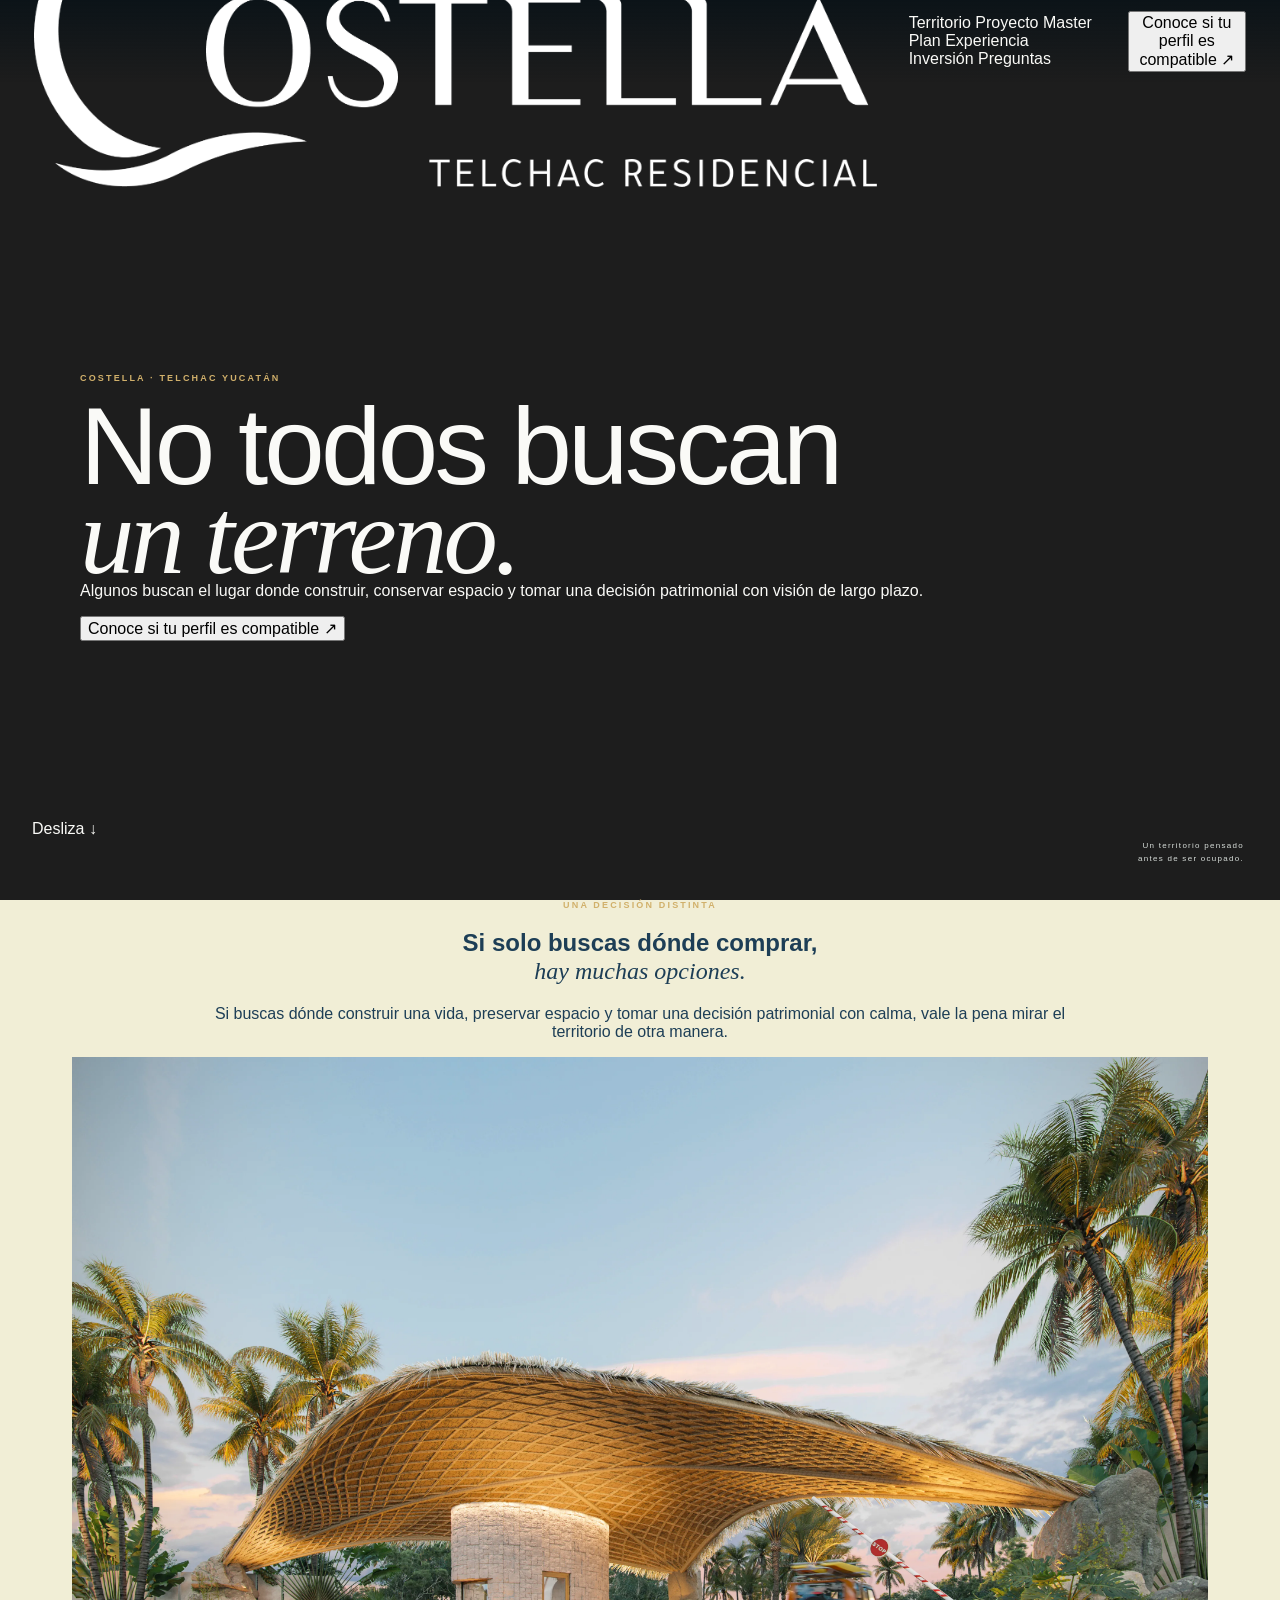
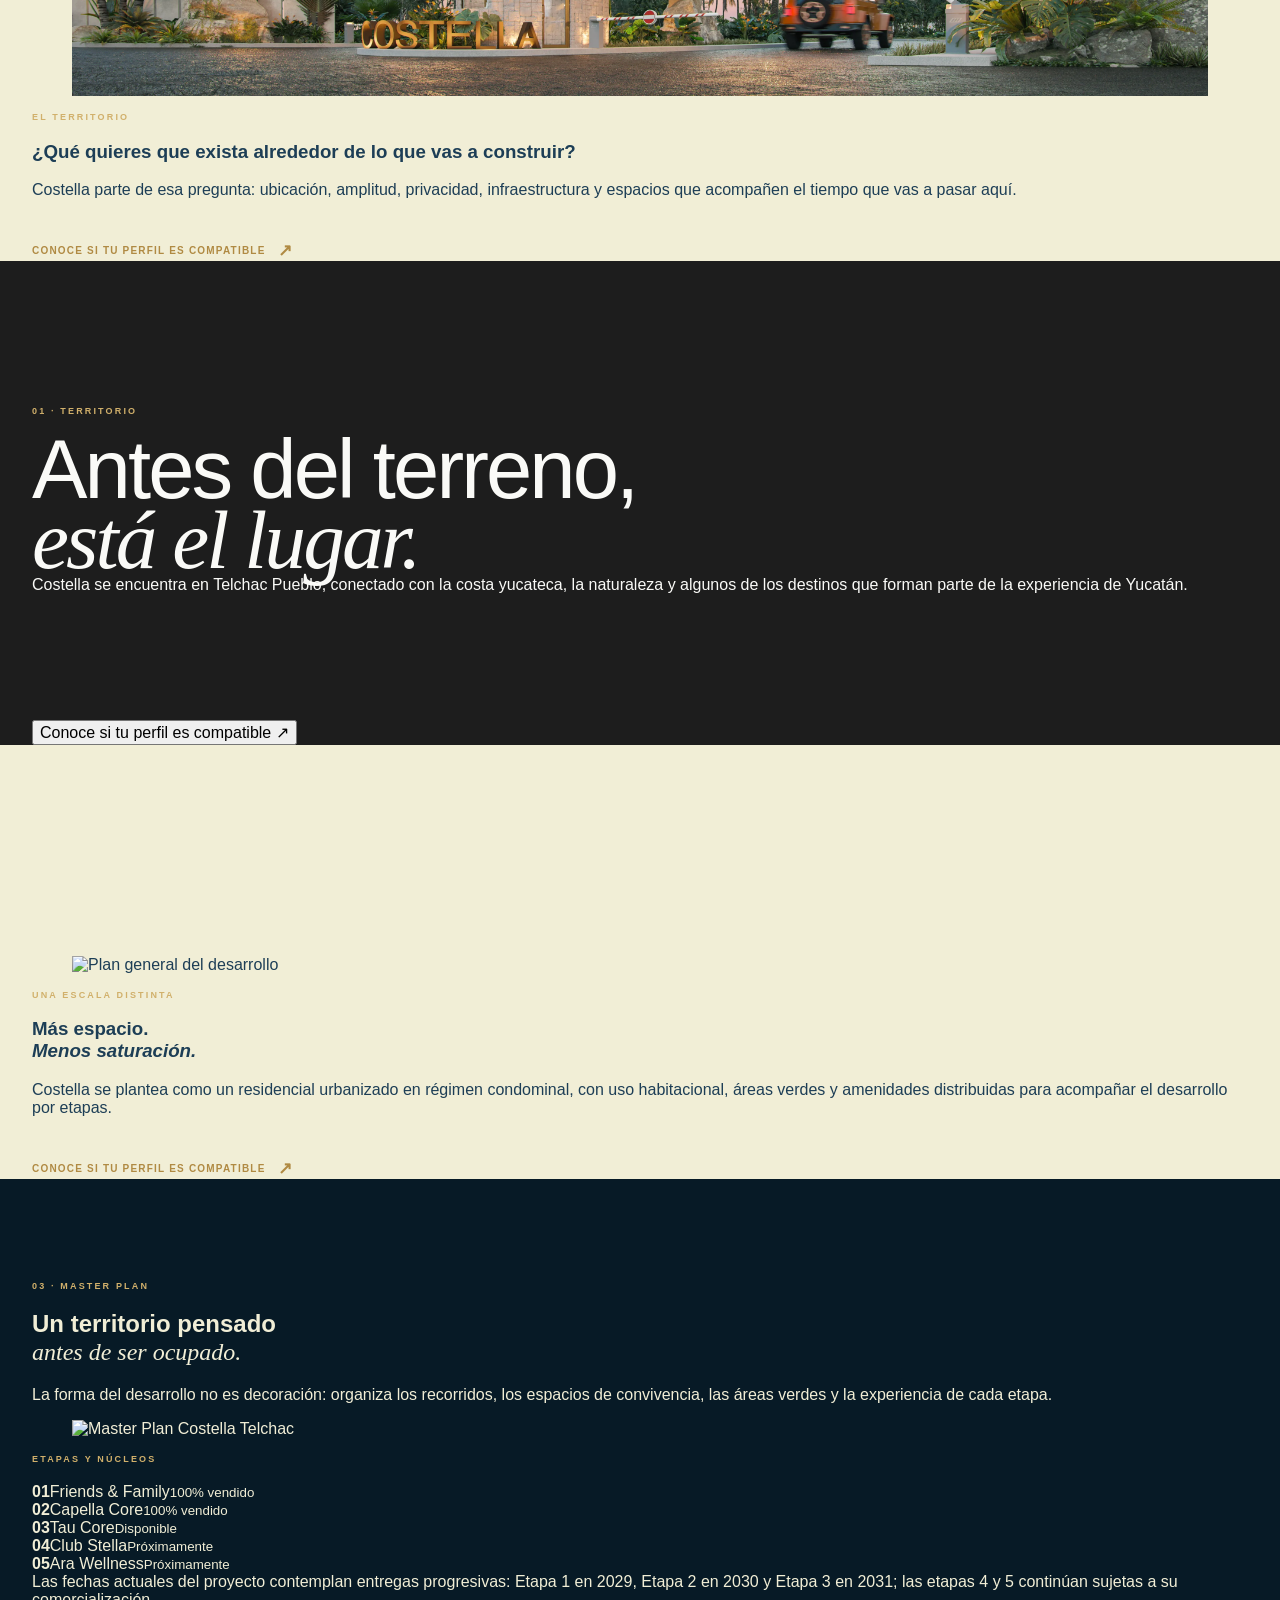
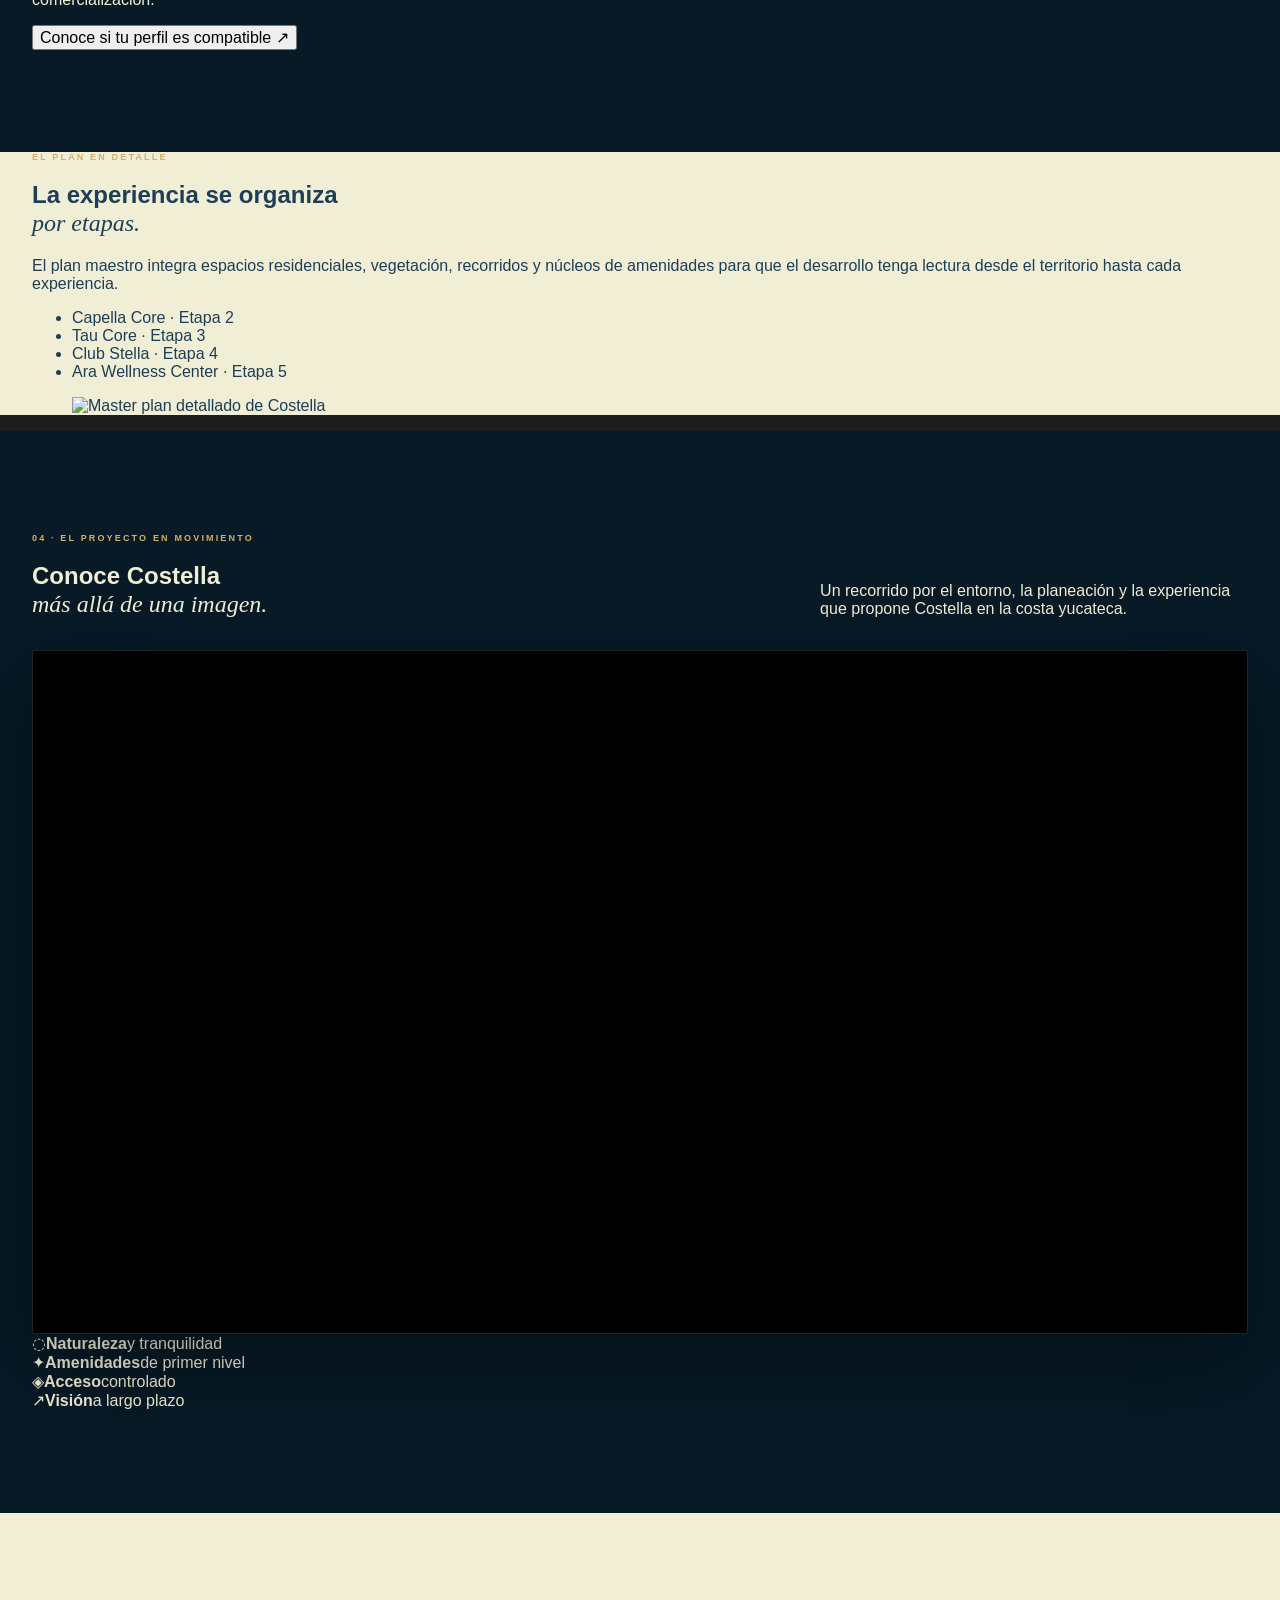
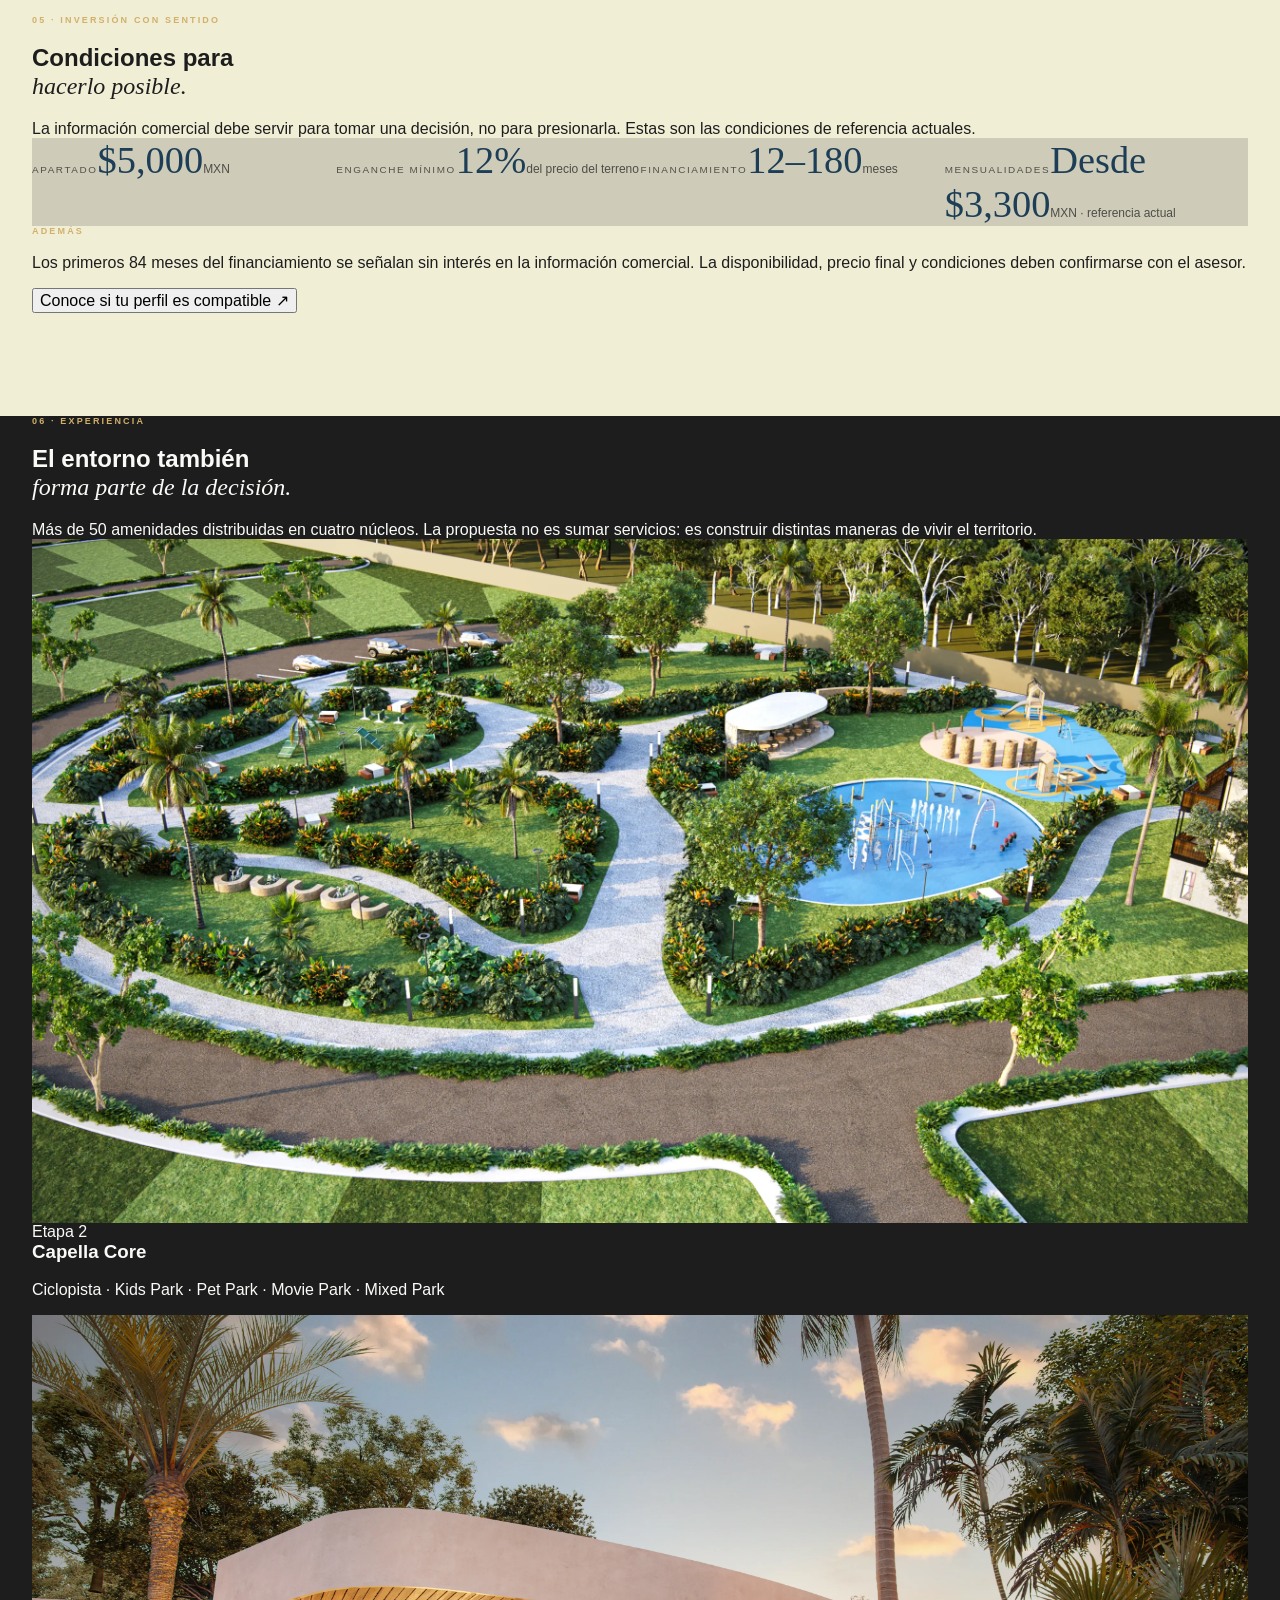
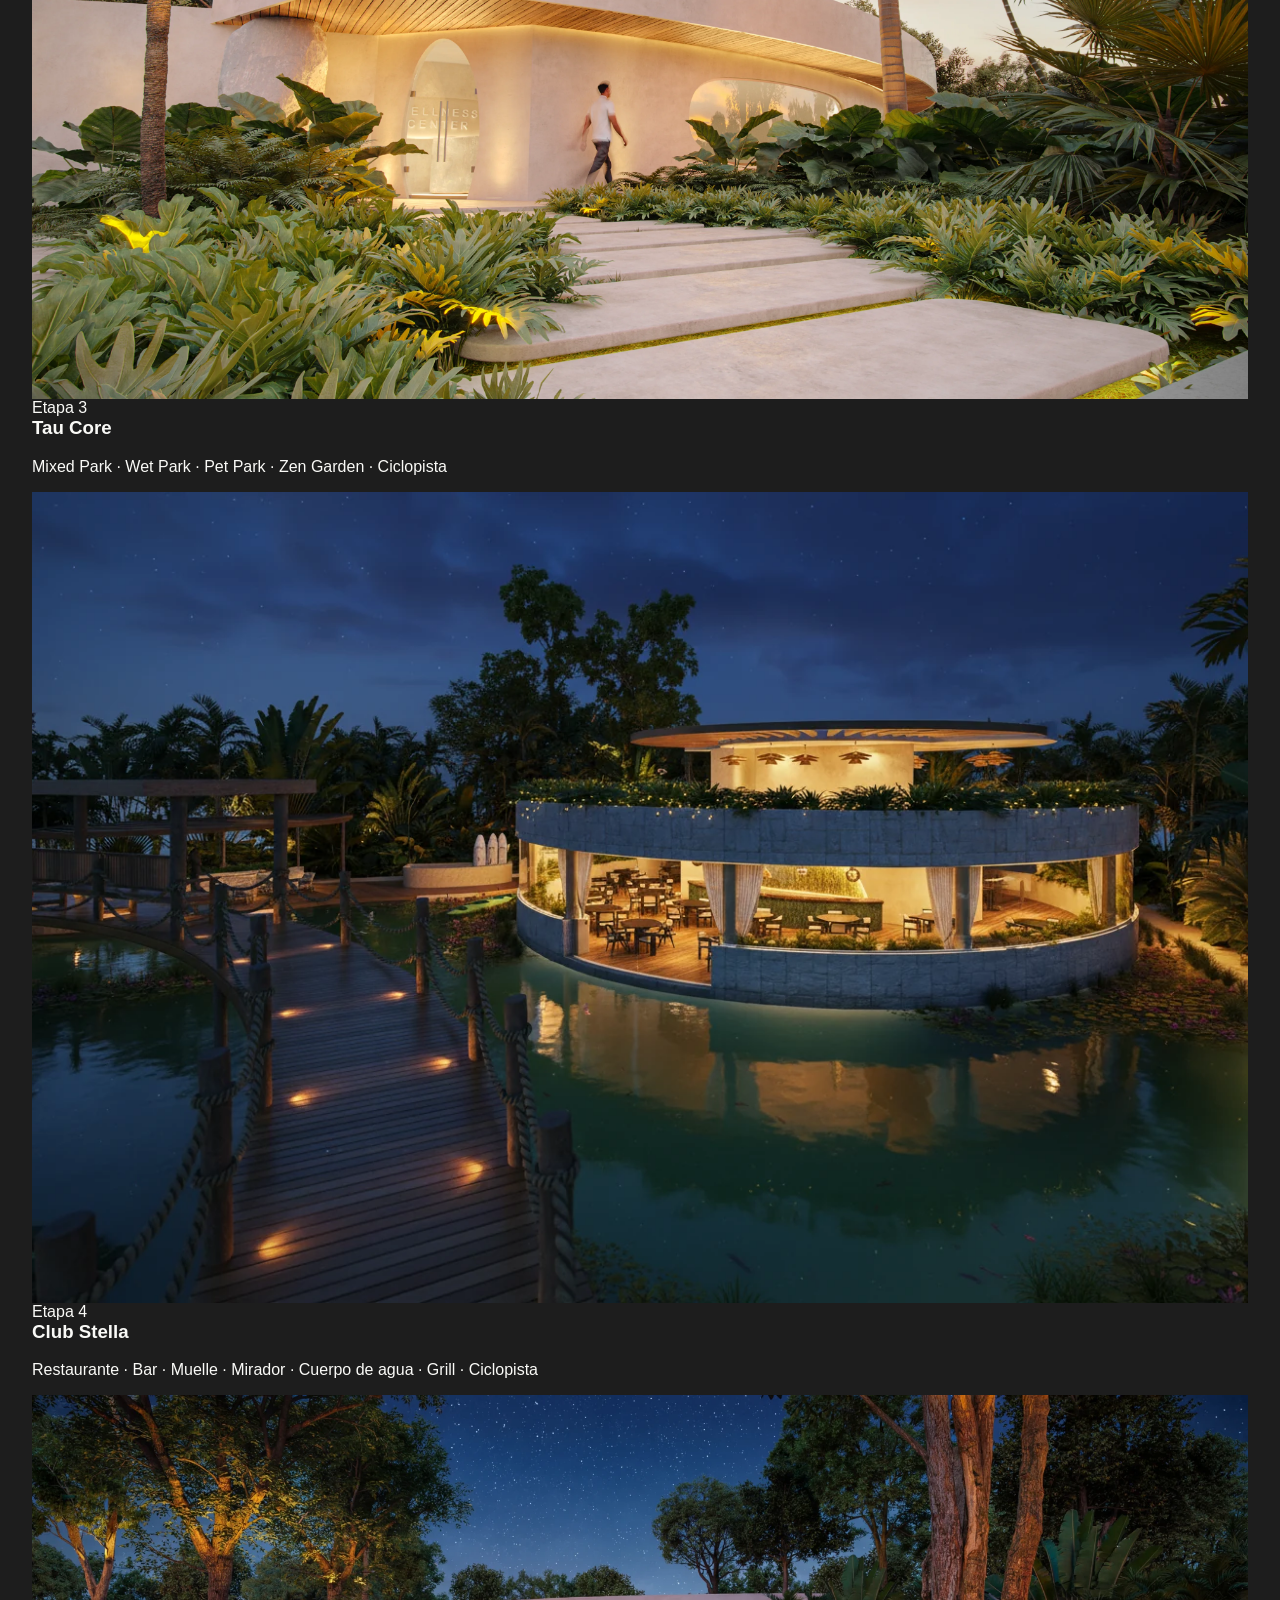
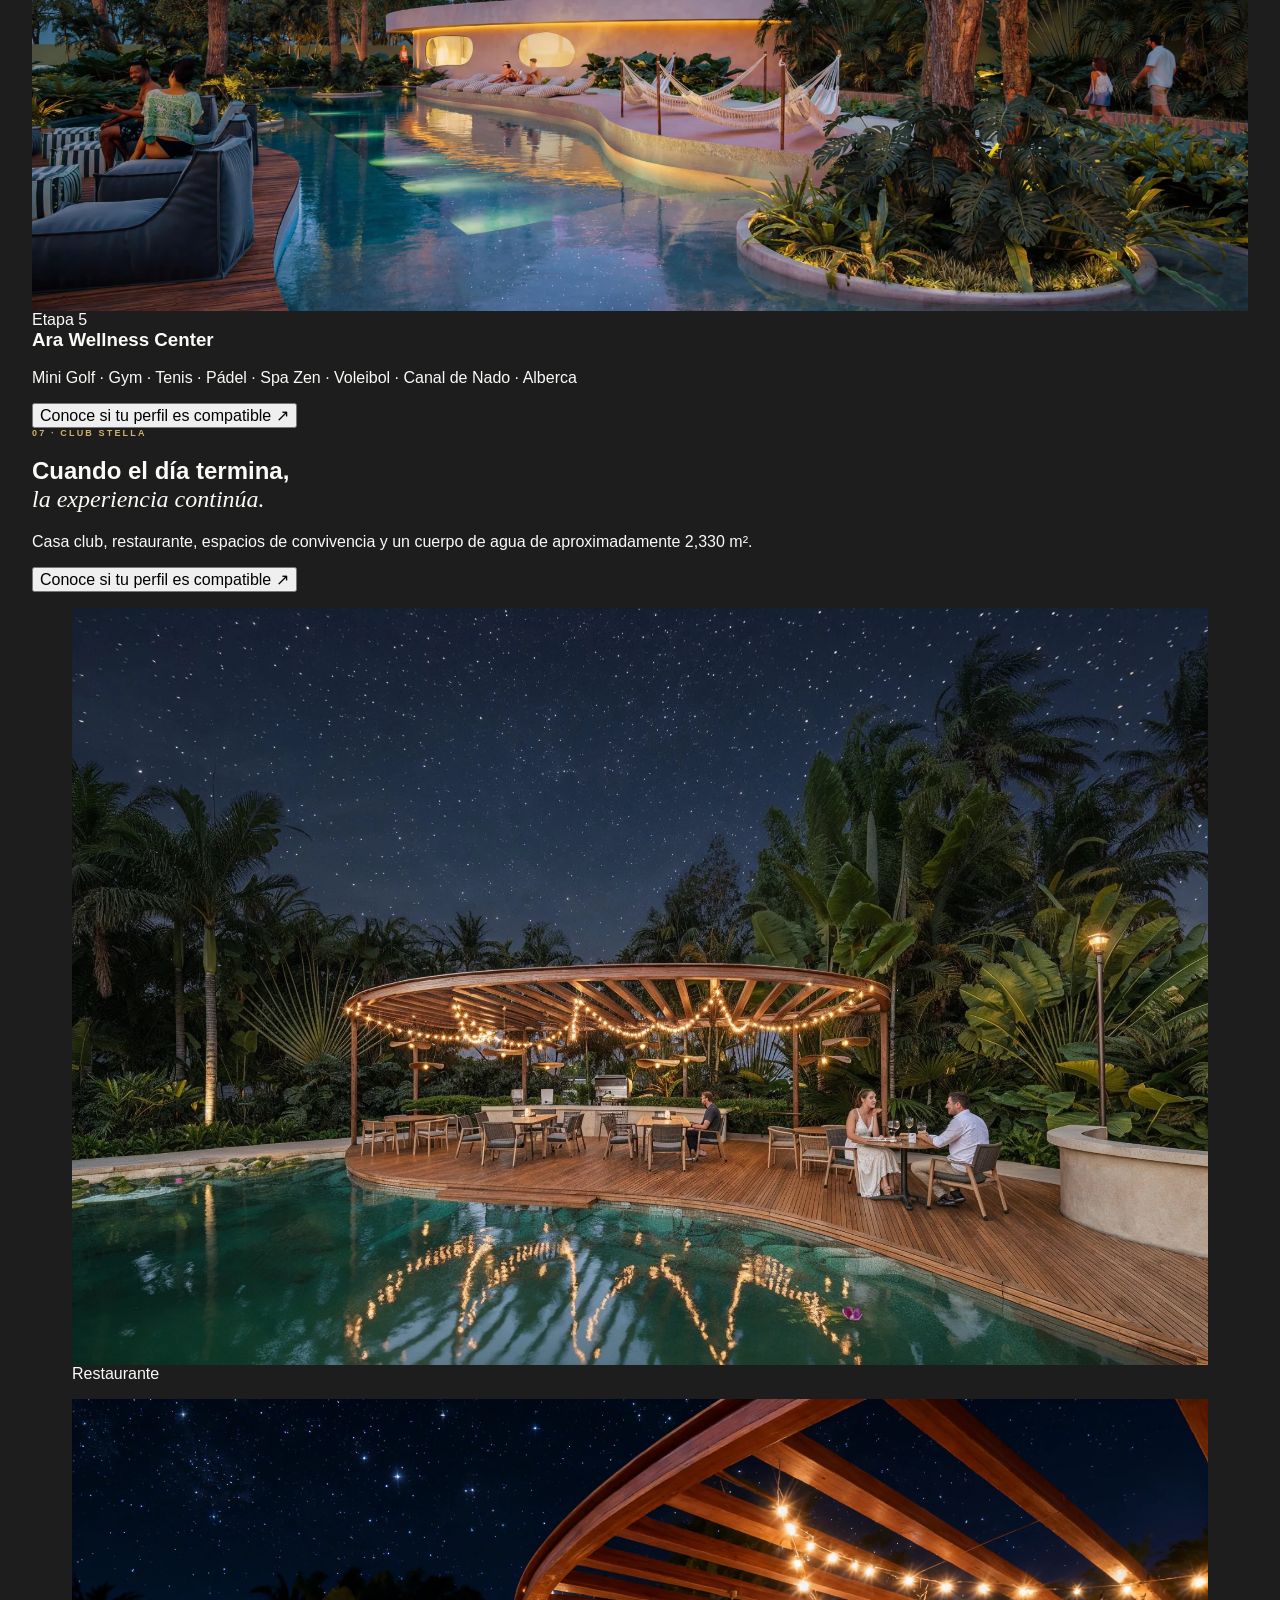
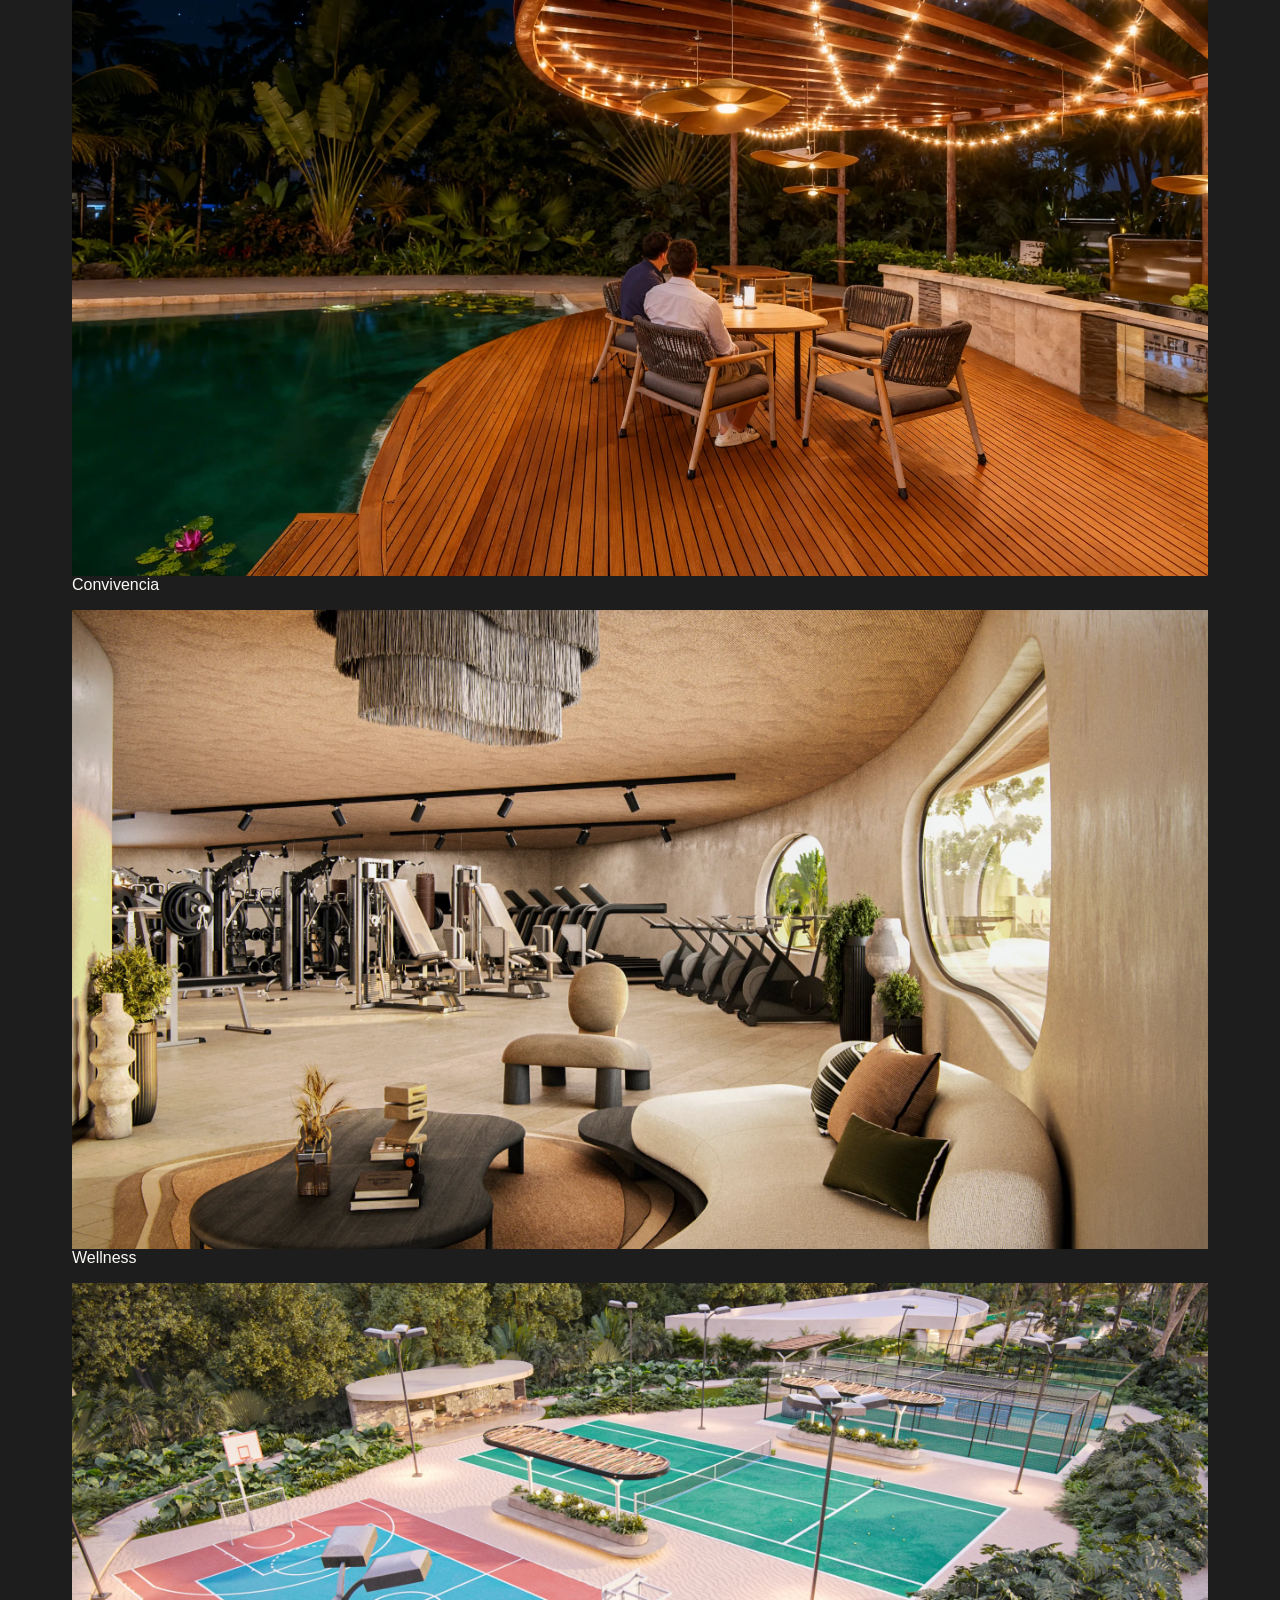
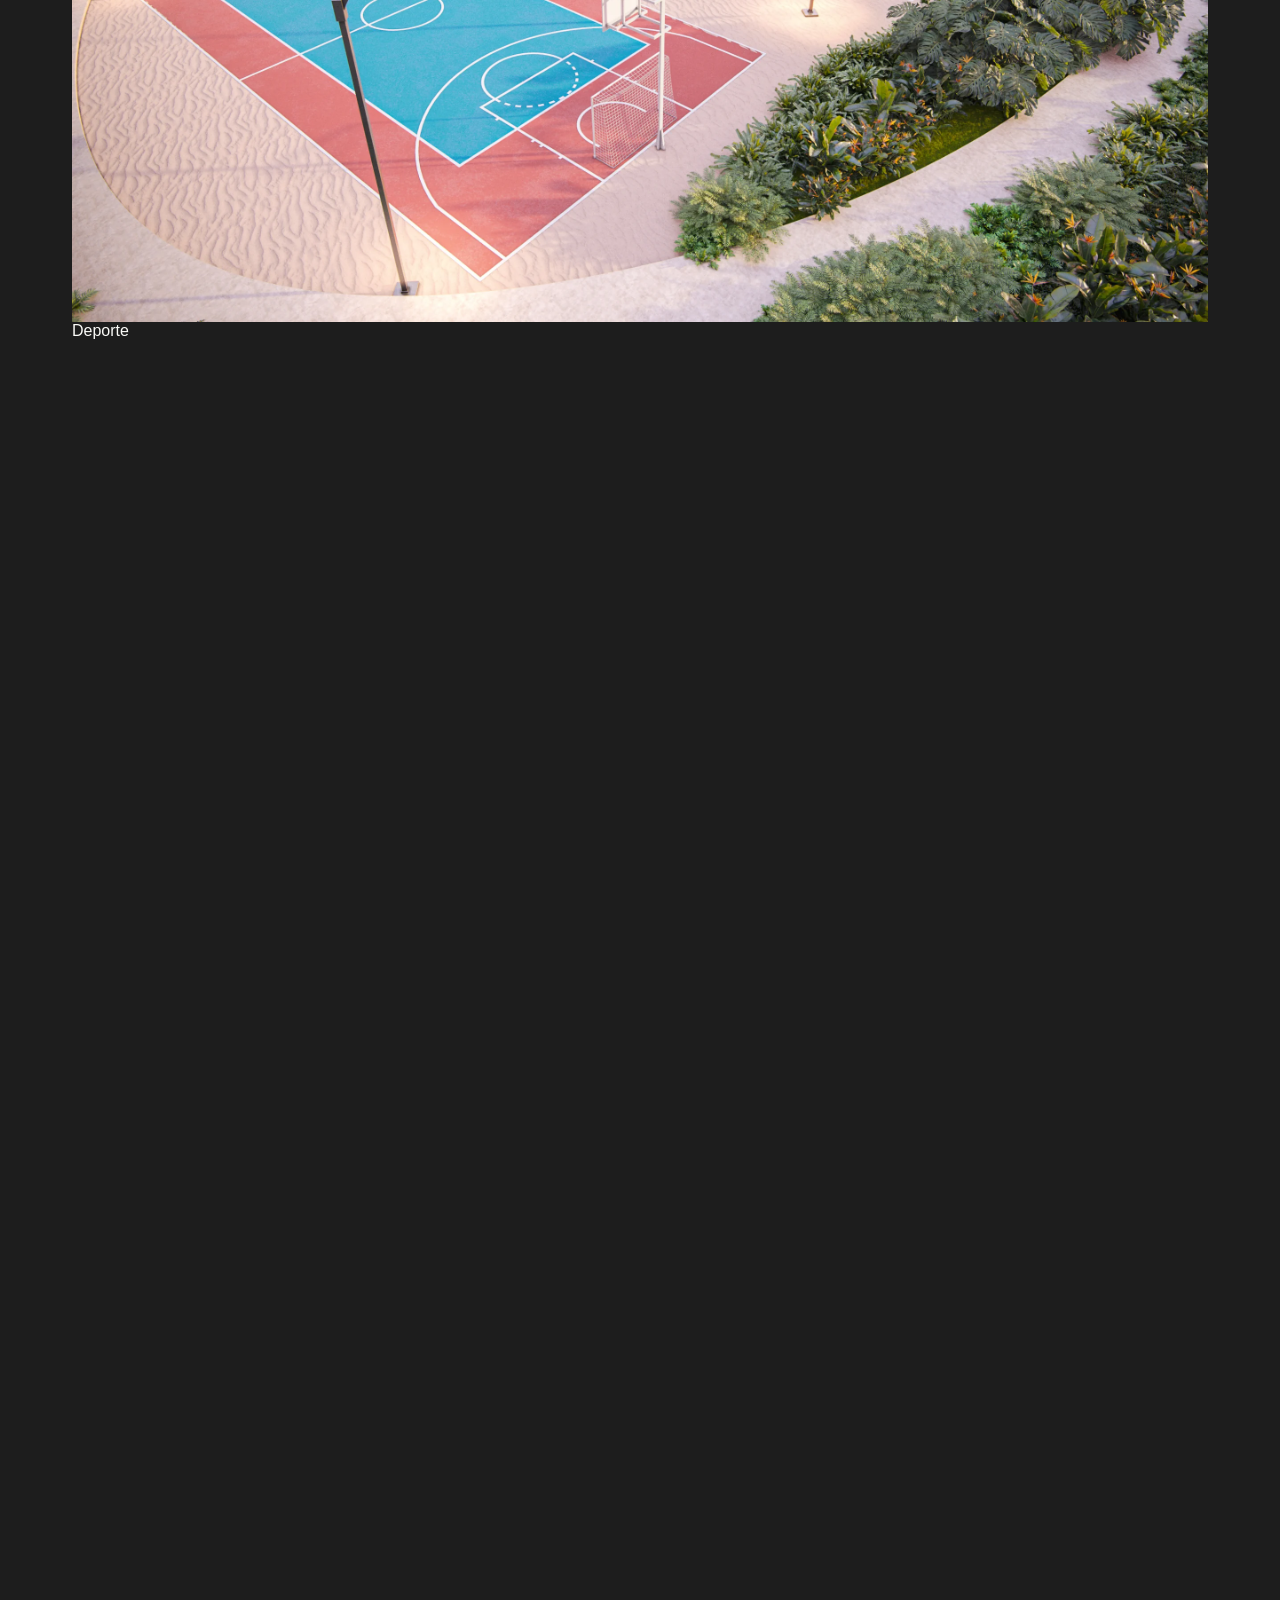
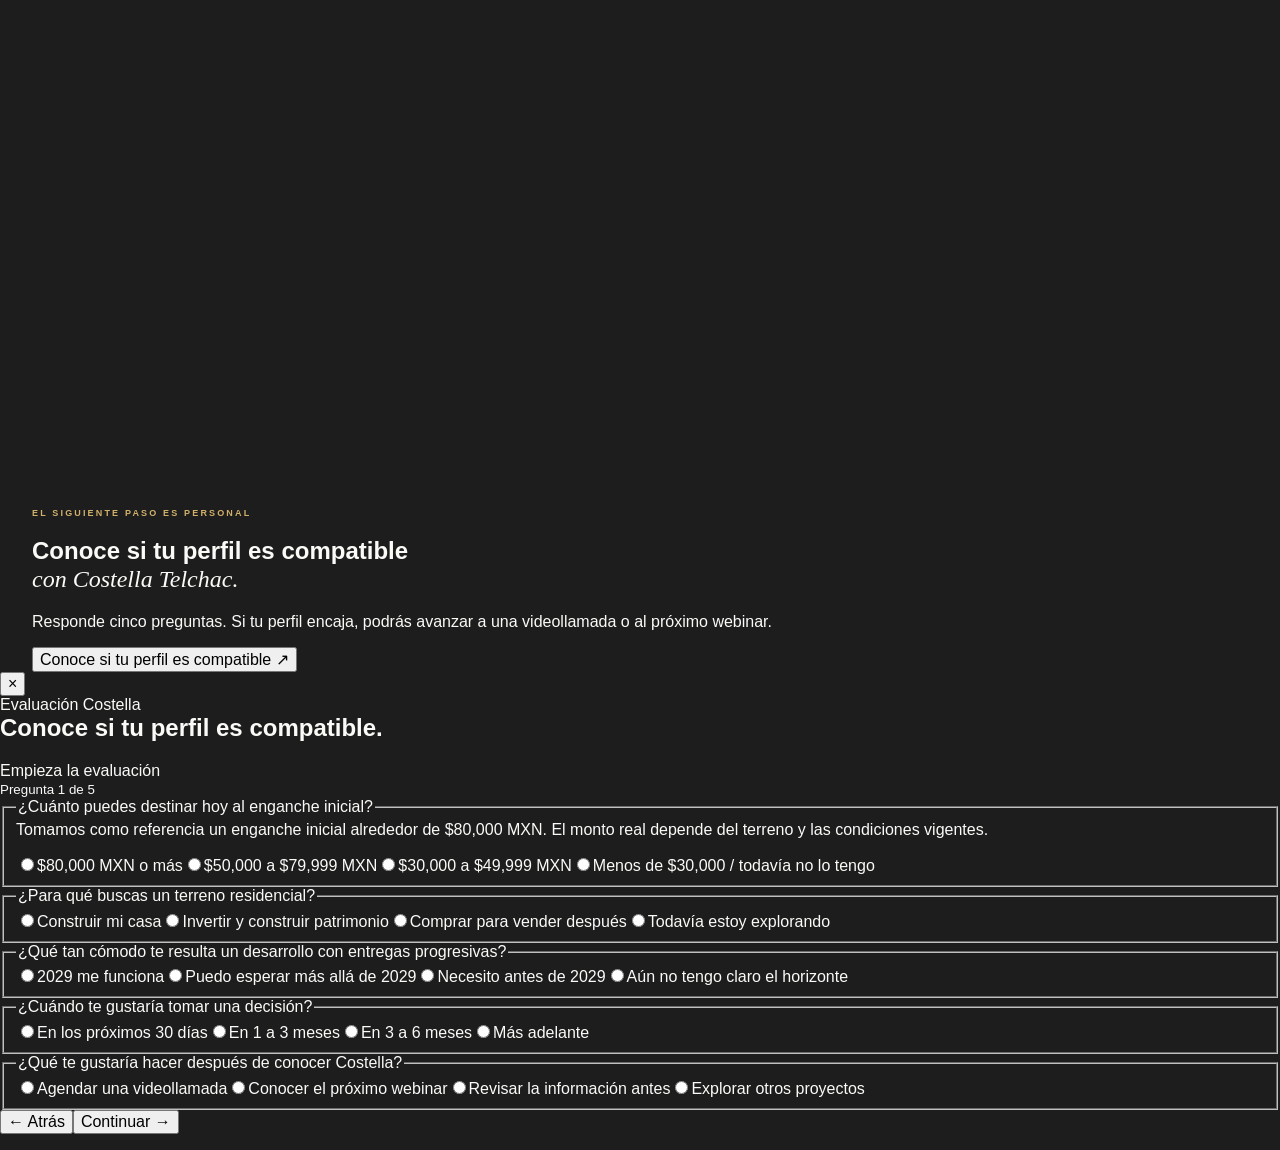
==== commit 0c57d868: "Costella V5" ====
--- a/index.html
+++ b/index.html
@@ -1,302 +1,322 @@
 <!doctype html>
 <html lang="es">
 <head>
-<meta charset="utf-8">
-<meta name="viewport" content="width=device-width, initial-scale=1">
-<meta name="description" content="Costella Telchac Residencial. Terrenos residenciales en Telchac Pueblo, Yucatán, con visión patrimonial, naturaleza, amenidades y acceso a club de playa sujeto a condiciones vigentes.">
-<title>Costella · Telchac Residencial</title>
-<link rel="preconnect" href="https://fonts.googleapis.com">
-<link rel="preconnect" href="https://fonts.gstatic.com" crossorigin>
-<link href="https://fonts.googleapis.com/css2?family=Lora:ital,wght@0,400;0,500;1,400;1,500&family=Manrope:wght@400;500;600;700;800&display=swap" rel="stylesheet">
-<link rel="stylesheet" href="/css/style.css">
+  <meta charset="utf-8" />
+  <meta name="viewport" content="width=device-width, initial-scale=1" />
+  <meta name="theme-color" content="#1D3E56" />
+  <meta name="description" content="Costella Telchac Residencial — territorio, planeación y una visión distinta de vivir en la costa yucateca." />
+  <title>Costella Telchac Residencial</title>
+  <link rel="stylesheet" href="/css/style.css" />
 </head>
 <body>
-
-<header class="site-header" id="header">
-  <a class="brand-logo" href="#top" aria-label="Costella inicio"><img src="/assets/brand/costella-logo-white.png" alt="Costella Telchac Residencial"></a>
-  <nav class="top-nav" aria-label="Navegación principal">
-    <a href="#territorio">Territorio</a>
-    <a href="#master">Master plan</a>
-    <a href="#inversion">Inversión</a>
-    <a href="#amenidades">Amenidades</a>
-    <a href="#etapas">Etapas</a>
-  </nav>
-  <button class="nav-book js-qualify">Descubre si tu perfil es compatible <span>↗</span></button>
-</header>
-
-<main id="top">
-  <!-- HERO -->
-  <section class="hero section-night">
-    <img class="hero-media" src="/assets/renders/night/entrada-nocturna.webp" alt="Acceso de Costella Telchac Residencial de noche">
-    <div class="hero-shade"></div>
-    <div class="hero-stars"></div>
-    <div class="hero-content reveal">
-      <p class="eyebrow">TERRENOS RESIDENCIALES · TELCHAC YUCATÁN</p>
-      <h1>No todos buscan<br><em>un terreno.</em></h1>
-      <p class="hero-sub">Algunos buscan el lugar donde quieren vivir, construir y tomar decisiones con una visión más amplia.</p>
-      <button class="hero-cta js-qualify">Conoce si tu perfil es compatible <span>↗</span></button>
-      <div class="hero-proof">
-        <span>ETAPA 3 DISPONIBLE</span><span>•</span><span>12% ENGANCHE MÍNIMO</span><span>•</span><span>HASTA 180 MESES</span>
-      </div>
-    </div>
-    <div class="hero-side-note">UN TERRITORIO PENSADO<br>ANTES DE SER OCUPADO</div>
-    <div class="hero-scroll">DESLIZA ↓</div>
-  </section>
-
-  <!-- MANIFIESTO -->
-  <section class="manifesto section-cream">
-    <div class="container manifesto-intro reveal">
-      <div>
-        <p class="eyebrow dark">UNA DECISIÓN DISTINTA</p>
+  <header class="site-header" id="siteHeader">
+    <a class="brand" href="#top" aria-label="Costella Telchac">
+      <img src="/assets/brand/costella-logo-white.png" alt="Costella Telchac Residencial" />
+    </a>
+    <nav class="nav" aria-label="Navegación principal">
+      <a href="#territorio">Territorio</a>
+      <a href="#proyecto">Proyecto</a>
+      <a href="#masterplan">Master Plan</a>
+      <a href="#experiencia">Experiencia</a>
+      <a href="#inversion">Inversión</a>
+      <a href="#preguntas">Preguntas</a>
+    </nav>
+    <button class="nav-cta js-qualify" type="button">Conoce si tu perfil es compatible <span>↗</span></button>
+  </header>
+
+  <main id="top">
+    <section class="hero" aria-label="Costella Telchac">
+      <div class="hero-bg"></div>
+      <div class="hero-overlay"></div>
+      <div class="hero-content container reveal">
+        <div class="eyebrow light">Costella · Telchac Yucatán</div>
+        <h1>No todos buscan<br><em>un terreno.</em></h1>
+        <p>Algunos buscan el lugar donde construir, conservar espacio y tomar una decisión patrimonial con visión de largo plazo.</p>
+        <button class="cta cta-light js-qualify" type="button">Conoce si tu perfil es compatible <span>↗</span></button>
+      </div>
+      <div class="hero-bottom container">
+        <div class="hero-note">Un territorio pensado<br>antes de ser ocupado.</div>
+        <div class="hero-scroll">Desliza ↓</div>
+      </div>
+    </section>
+
+    <section class="intro section-cream" id="territorio">
+      <div class="container narrow reveal">
+        <div class="eyebrow">Una decisión distinta</div>
         <h2>Si solo buscas dónde comprar,<br><em>hay muchas opciones.</em></h2>
-      </div>
-      <p class="manifesto-lead">Si buscas dónde construir una vida, preservar espacio y tomar una decisión patrimonial con calma, vale la pena mirar el territorio de otra manera.</p>
-    </div>
-    <div class="container editorial-pair">
-      <figure class="editorial-image tall"><img src="/assets/renders/day/caseta.webp" alt="Acceso principal de Costella"></figure>
-      <div class="editorial-card navy">
-        <span class="card-kicker">LA PREGUNTA CAMBIA</span>
-        <h3>¿Qué quieres que exista alrededor de lo que vas a construir?</h3>
-        <p>Costella parte de esa pregunta: ubicación, amplitud, privacidad, infraestructura y espacios que acompañen el tiempo que vas a pasar aquí.</p>
-        <button class="text-link light js-qualify">Conoce si tu perfil es compatible <span>↗</span></button>
-      </div>
-    </div>
-  </section>
-
-  <!-- TERRITORIO -->
-  <section class="territory section-night" id="territorio">
-    <div class="container section-heading split-heading reveal">
-      <div><p class="eyebrow">EL TERRITORIO</p><h2>Antes del terreno,<br><em>está el lugar.</em></h2></div>
-      <p>Costella se encuentra en Telchac Pueblo, en un punto que conecta costa, naturaleza y destinos que forman parte de la experiencia de Yucatán.</p>
-    </div>
-
-    <div class="container feature-map-wrap">
-      <figure class="feature-map">
-        <img src="/assets/renders/day/top-master-plan.webp" alt="Top Master Plan de Costella frente a la costa">
-        <figcaption><span>TOP MASTER PLAN</span><strong>Territorio · costa · naturaleza</strong></figcaption>
-      </figure>
-      <div class="location-panel">
-        <div class="location-panel-head"><span>UBICACIÓN</span><strong>Telchac Pueblo</strong></div>
-        <div class="distance-grid">
-          <div><strong>7 km</strong><span>Muelle de Telchac</span></div>
-          <div><strong>10 km</strong><span>Seahorse Hotel</span></div>
-          <div><strong>13.5 km</strong><span>Reef Club</span></div>
-          <div><strong>39 km</strong><span>Chicxulub &amp; Sendero Jurásico</span></div>
-          <div><strong>50 km</strong><span>Malecón de Progreso</span></div>
-          <div><strong>70 km</strong><span>Mérida</span></div>
-        </div>
-        <div class="micro-statement"><span class="icon-dot">◦</span><span>Conectado con la costa, rodeado de vegetación y pensado para vivir con amplitud.</span></div>
-      </div>
-    </div>
-
-    <div class="container ribbon-cta"><button class="cta-wide js-qualify">Conoce si tu perfil es compatible con Costella <span>↗</span></button></div>
-  </section>
-
-  <!-- PROYECTO / ESTADÍSTICAS -->
-  <section class="project section-night" id="proyecto">
-    <div class="container project-top reveal">
-      <div><p class="eyebrow">COSTELLA TELCHAC RESIDENCIAL</p><h2>Un proyecto que<br><em>deja espacio.</em></h2></div>
-      <p>Desarrollo residencial urbanizado en régimen condominal, con uso habitacional, áreas verdes y una planeación que prioriza amplitud y privacidad.</p>
-    </div>
-    <div class="container stat-grid">
-      <div><strong>19</strong><span>HECTÁREAS</span></div>
-      <div><strong>533</strong><span>LOTES</span></div>
-      <div><strong>200–350</strong><span>M² POR LOTE</span></div>
-      <div><strong>05</strong><span>ETAPAS</span></div>
-    </div>
-    <div class="container project-slice">
-      <figure><img src="/assets/renders/night/club-stella-laguna-night.webp" alt="Club Stella de noche"></figure>
-      <div>
-        <p class="card-kicker">MÁS ESPACIO · MENOS SATURACIÓN</p>
-        <h3>El territorio también forma parte del patrimonio.</h3>
-        <p>Una comunidad residencial donde la naturaleza, la infraestructura y las amenidades están organizadas por etapas para acompañar distintas formas de vivir el tiempo.</p>
-      </div>
-    </div>
-  </section>
-
-  <!-- MASTER PLAN -->
-  <section class="master section-cream" id="master">
-    <div class="container master-top reveal">
-      <div>
-        <p class="eyebrow dark">EL MASTER PLAN</p>
-        <h2>Un territorio pensado<br><em>antes de ser ocupado.</em></h2>
-      </div>
-      <p>La planeación empieza antes del lote: cinco etapas, núcleos de amenidades y áreas verdes organizados para que el conjunto tenga sentido desde el inicio.</p>
-    </div>
-    <div class="container master-detail-wrap">
-      <figure class="master-detail"><img src="/assets/renders/day/master-plan-detail.webp" alt="Master Plan detallado de Costella Telchac Residencial con etapas y amenidades"><figcaption>MASTER PLAN · ETAPAS Y NÚCLEOS DE AMENIDADES</figcaption></figure>
-    </div>
-    <div class="container master-chips">
-      <span>CAPELLA CORE · ETAPA 2</span><span>TAU CORE · ETAPA 3</span><span>CLUB STELLA · ETAPA 4</span><span>ARA WELLNESS · ETAPA 5</span>
-    </div>
-  </section>
-
-  <!-- VIDEO -->
-  <section class="video section-night" id="video">
-    <div class="container video-layout reveal">
-      <div class="video-copy">
-        <p class="eyebrow">EL PROYECTO EN MOVIMIENTO</p>
-        <h2>Conoce Costella<br><em>más allá de una imagen.</em></h2>
-        <p>Un recorrido por el entorno, la planeación y la experiencia que propone Costella Telchac.</p>
-        <button class="text-link light js-qualify">Conoce si tu perfil es compatible <span>↗</span></button>
-      </div>
-      <div class="video-frame"><iframe src="https://www.youtube-nocookie.com/embed/GN3wHvDtAbM?rel=0&modestbranding=1" title="Costella Telchac Residencial" loading="lazy" allow="accelerometer; autoplay; clipboard-write; encrypted-media; gyroscope; picture-in-picture; web-share" allowfullscreen></iframe></div>
-    </div>
-    <div class="container icon-strip">
-      <div><span class="line-icon">◌</span><strong>NATURALEZA</strong><small>y tranquilidad</small></div>
-      <div><span class="line-icon">✦</span><strong>AMENIDADES</strong><small>de primer nivel</small></div>
-      <div><span class="line-icon">◈</span><strong>ENTORNO</strong><small>controlado y privado</small></div>
-      <div><span class="line-icon">⌁</span><strong>VISIÓN</strong><small>a largo plazo</small></div>
-    </div>
-  </section>
-
-  <!-- INVERSION -->
-  <section class="investment section-cream" id="inversion">
-    <div class="container investment-head reveal">
-      <div><p class="eyebrow dark">INVERSIÓN ACCESIBLE</p><h2>Condiciones claras para<br><em>dar el primer paso.</em></h2></div>
-      <p>La información comercial de referencia indica un apartado desde $5,000 MXN, enganche mínimo de 12% y financiamiento de hasta 180 meses. La disponibilidad y precio del lote deben confirmarse con el asesor.</p>
-    </div>
-    <div class="container finance-grid">
-      <article><span>APARTADO</span><strong>$5,000</strong><small>MXN</small></article>
-      <article><span>ENGANCHE MÍNIMO</span><strong>12%</strong><small>del valor del terreno</small></article>
-      <article><span>FINANCIAMIENTO</span><strong>12–180</strong><small>meses · primeros 84 sin interés según información comercial</small></article>
-      <article><span>MENSUALIDADES</span><strong>desde $3,300</strong><small>MXN · referencia comercial</small></article>
-    </div>
-    <div class="container finance-callout">
-      <div><span class="card-kicker dark">ETAPA DISPONIBLE</span><h3>La oportunidad también depende del momento.</h3><p>La información comercial consultada presenta la Etapa 3 como disponible. Etapas 4 y 5 aparecen como próximas.</p></div>
-      <button class="btn-dark js-qualify">Conoce si tu perfil es compatible <span>↗</span></button>
-    </div>
-  </section>
-
-  <!-- AMENIDADES -->
-  <section class="amenities section-cream" id="amenidades">
-    <div class="container section-heading reveal"><div><p class="eyebrow dark">CUATRO NÚCLEOS · MÁS DE 50 AMENIDADES</p><h2>Tu entorno también<br><em>forma parte de la decisión.</em></h2></div><p>Las amenidades se distribuyen en cuatro puntos del desarrollo, cada uno pensado para una forma distinta de disfrutar el territorio.</p></div>
-    <div class="container amenity-grid">
-      <article class="amenity-card">
-        <figure><img src="/assets/renders/day/parque.webp" alt="Capella Core"></figure>
-        <div><span>ETAPA 2</span><h3>Capella Core</h3><p>Mixed Park · Kids Park · Pet Park · Movie Park · Ciclopista.</p></div>
-      </article>
-      <article class="amenity-card">
-        <figure><img src="/assets/renders/day/piscina.webp" alt="Tau Core"></figure>
-        <div><span>ETAPA 3</span><h3>Tau Core</h3><p>Mixed Park · Wet Park · Pet Park · Zen Garden · Ciclopista.</p></div>
-      </article>
-      <article class="amenity-card featured">
-        <figure><img src="/assets/renders/night/club-stella-laguna-night.webp" alt="Club Stella"></figure>
-        <div><span>ETAPA 4</span><h3>Club Stella</h3><p>Restaurante · Kids Park · Juice Bar/Coffee Station · Bar · Muelle · Mirador · Cuerpo de agua · Grill · Ciclopista.</p></div>
-      </article>
-      <article class="amenity-card">
-        <figure><img src="/assets/renders/night/ara-wellness-night.webp" alt="Ara Wellness Center"></figure>
-        <div><span>ETAPA 5</span><h3>Ara Wellness Center</h3><p>Mini Golf · Gym · Tennis · Pádel · 2 cajones de bateo · Spa Zen · Volleyball · Canal de nado y alberca · Ciclopista.</p></div>
-      </article>
-    </div>
-    <div class="container ribbon-cta"><button class="cta-wide navy js-qualify">Conoce si tu perfil es compatible con Costella <span>↗</span></button></div>
-  </section>
-
-  <!-- CLUB STELLA -->
-  <section class="club-feature section-night">
-    <img class="club-bg" src="/assets/renders/night/club-stella-laguna-night.webp" alt="Club Stella de noche">
-    <div class="club-shade"></div>
-    <div class="container club-copy reveal"><p class="eyebrow">CLUB STELLA · ETAPA 4</p><h2>Cuando el día termina,<br><em>la experiencia continúa.</em></h2><p>Casa club, restaurante, bar, muelle, mirador, grill y un cuerpo de agua de aproximadamente 2,330 m².</p><button class="hero-cta js-qualify">Conoce si tu perfil es compatible <span>↗</span></button></div>
-    <div class="container club-thumbs">
-      <figure><img src="/assets/renders/night/grill-dining-night.webp" alt="Restaurante nocturno"><figcaption>RESTAURANTE</figcaption></figure>
-      <figure><img src="/assets/renders/day/gym.webp" alt="Gym"><figcaption>GYM</figcaption></figure>
-      <figure><img src="/assets/renders/day/canchas.webp" alt="Canchas deportivas"><figcaption>DEPORTE</figcaption></figure>
-      <figure><img src="/assets/renders/night/amenities-night.webp" alt="Amenidades nocturnas"><figcaption>ENTORNO</figcaption></figure>
-    </div>
-  </section>
-
-  <!-- CLUB DE PLAYA -->
-  <section class="beach section-cream">
-    <div class="container beach-layout">
-      <div class="beach-copy reveal"><p class="eyebrow dark">UN BENEFICIO DIFERENTE</p><h2>El mar también forma<br><em>parte de la experiencia.</em></h2><p>El proyecto contempla un beneficio de acceso a club de playa, sujeto a las condiciones vigentes del desarrollo. La idea es que el mar no sea un destino ocasional, sino parte de la experiencia.</p><button class="text-link js-qualify">Conoce si tu perfil es compatible <span>↗</span></button></div>
-      <figure><img src="/assets/renders/night/club-nocturno.webp" alt="Experiencia nocturna junto al agua"></figure>
-    </div>
-  </section>
-
-  <!-- ETAPAS -->
-  <section class="stages section-night" id="etapas">
-    <div class="container section-heading reveal"><div><p class="eyebrow">CINCO ETAPAS · ENTREGA PROGRESIVA</p><h2>Elegir hoy también es<br><em>elegir cuándo.</em></h2></div><p>Las entregas son progresivas y la disponibilidad cambia por etapa y comercialización.</p></div>
-    <div class="container stage-timeline">
-      <article><span>01</span><strong>2029</strong><small>100% vendida</small></article>
-      <article><span>02</span><strong>2030</strong><small>100% vendida</small></article>
-      <article class="active"><span>03</span><strong>2031</strong><small>Disponible</small></article>
-      <article><span>04</span><strong>Próximamente</strong><small>Etapa futura · Club Stella</small></article>
-      <article><span>05</span><strong>Próximamente</strong><small>Etapa futura · Ara Wellness</small></article>
-    </div>
-    <div class="container stages-master"><img src="/assets/renders/day/master-plan-detail.webp" alt="Master Plan con las cinco etapas y amenidades"></div>
-  </section>
-
-  <!-- CERTEZA -->
-  <section class="certainty section-cream">
-    <div class="container certainty-layout reveal">
-      <div class="certainty-photo"><img src="/assets/renders/night/entrada-nocturna.webp" alt="Acceso controlado a Costella"></div>
-      <div class="certainty-copy"><p class="eyebrow dark">CERTEZA ANTES QUE PROMESAS</p><h2>Antes de hablar de rendimiento,<br><em>hablemos de certeza.</em></h2><p>Costella se presenta como un desarrollo residencial urbanizado en régimen condominal, con uso habitacional e infraestructura proyectada.</p>
-        <div class="certainty-cards">
-          <article><span>01</span><h3>Régimen y uso</h3><p>Residencial urbanizado en régimen condominal y uso habitacional.</p></article>
-          <article><span>02</span><h3>Infraestructura</h3><p>Alumbrado público, electricidad subterránea, vialidades, barda perimetral y servicios contemplados.</p></article>
-          <article><span>03</span><h3>Escrituración</h3><p>La información comercial indica escritura una vez liquidado el terreno, sujeto a condiciones aplicables.</p></article>
-          <article><span>04</span><h3>PROFECO</h3><p>La comunicación comercial señala un contrato de adhesión vinculado a PROFECO. Revisa la documentación antes de contratar.</p></article>
-        </div>
-      </div>
-    </div>
-  </section>
-
-  <!-- HISTÓRICO -->
-  <section class="history section-night">
-    <div class="container history-layout reveal">
-      <div class="history-copy"><p class="eyebrow">HISTÓRICO COMERCIAL</p><h2>Los datos cuentan<br><em>una parte de la historia.</em></h2><p>El material comercial muestra una evolución histórica del valor por m² entre diciembre de 2023 y enero de 2026.</p><div class="history-values"><strong>$2,537</strong><span>→</span><strong>$3,922</strong></div><small>Valor histórico por m² mostrado en el material comercial. No representa una garantía de rendimiento futuro.</small></div>
-      <div class="history-visual"><img src="/assets/renders/night/entrada-nocturna.webp" alt="Costella de noche"><div><span>2023 → 2026</span><strong>Referencia histórica</strong><p>Antes de hablar de futuro, revisa lo que ya ocurrió y sus condiciones.</p></div></div>
-    </div>
-  </section>
-
-  <!-- FAQ / CRITERIOS -->
-  <section class="faq section-cream">
-    <div class="container faq-layout reveal">
-      <div class="faq-intro"><p class="eyebrow dark">LAS PREGUNTAS QUE IMPORTAN</p><h2>Lo que necesitas saber<br><em>para dar el siguiente paso.</em></h2><p>Una decisión patrimonial también se construye haciendo las preguntas correctas.</p><img src="/assets/renders/day/family-club.webp" alt="Espacios familiares de Costella"></div>
-      <div class="faq-list">
-        <details><summary>¿Dónde está Costella?</summary><p>En Telchac Pueblo, Yucatán.</p></details>
-        <details><summary>¿Cuánto mide un lote?</summary><p>La información comercial indica terrenos de 200 a 350 m².</p></details>
-        <details><summary>¿Con cuánto puedo apartar?</summary><p>El apartado indicado es de $5,000 MXN.</p></details>
-        <details><summary>¿Cuánto es el enganche?</summary><p>El enganche mínimo indicado es del 12% sobre el precio del terreno.</p></details>
-        <details><summary>¿Puedo usar Infonavit o crédito bancario?</summary><p>La información disponible indica que no se contempla Infonavit ni crédito bancario para la adquisición; se manejan recursos propios o financiamiento del proyecto.</p></details>
-        <details><summary>¿Cuándo se entrega?</summary><p>Etapa 1: 2029 · Etapa 2: 2030 · Etapa 3: 2031. Etapas 4 y 5: próximamente.</p></details>
-      </div>
-    </div>
-    <div class="container final-inline-cta"><button class="cta-wide js-qualify">Conoce si tu perfil es compatible con Costella <span>↗</span></button></div>
-  </section>
-
-  <!-- CIERRE -->
-  <section class="closing section-image">
-    <img src="/assets/renders/night/entrada-nocturna.webp" alt="Costella al caer la noche" class="feature-media">
-    <div class="feature-overlay"></div>
-    <div class="feature-content reveal"><p class="eyebrow">COSTELLA · TELCHAC RESIDENCIAL</p><h2>Hay decisiones que empiezan<br><em>cuando el territorio hace sentido.</em></h2><p>Descubre si tu perfil es compatible con Costella y conoce el siguiente paso.</p><button class="hero-cta js-qualify">Conoce si tu perfil es compatible <span>↗</span></button></div>
-  </section>
-</main>
-
-<footer class="footer"><div><img src="/assets/brand/costella-logo-white.png" alt="Costella Telchac Residencial" class="footer-logo"></div><p>Un proyecto de Marnez Desarrollos.</p><small>Las imágenes son ilustrativas y referenciales. Información sujeta a cambios y condiciones comerciales vigentes.</small><a href="/admin.html">Configuración</a></footer>
-
-<div class="lightbox" id="lightbox" aria-hidden="true"><button class="lightbox-close" type="button" aria-label="Cerrar">×</button><img id="lightboxImage" src="" alt=""><p id="lightboxCaption"></p></div>
-
-<!-- QUALIFICATION MODAL -->
-<div class="qualify-modal" id="qualifyModal" aria-hidden="true">
-  <div class="qualify-backdrop" id="qualifyBackdrop"></div>
-  <section class="qualify-panel" role="dialog" aria-modal="true" aria-labelledby="qualifyTitle">
-    <div class="qualify-visual"><img src="/assets/renders/night/club-stella-laguna-night.webp" alt="Costella · evaluación inicial"><div><span>EVALUACIÓN INICIAL</span><strong>5 preguntas. Un siguiente paso.</strong></div></div>
-    <header class="qualify-header"><div><p class="eyebrow dark">EVALUACIÓN INICIAL</p><h2 id="qualifyTitle">Descubre si tu perfil es compatible con <em>Costella Telchac Residencial.</em></h2></div><button class="qualify-close" id="qualifyClose" type="button" aria-label="Cerrar">×</button></header>
-    <div class="qualify-progress-wrap"><div class="qualify-progress-meta"><span id="qualifyStepCounter">Pregunta 1 de 5</span><strong id="qualifyProgressText">Empieza la evaluación</strong></div><div class="qualify-progress-track"><div class="qualify-progress" id="qualifyProgress"></div></div><p>Son 5 preguntas cortas. Al terminar sabrás si tu perfil es compatible y, si lo es, podrás continuar con tu cita o webinar.</p></div>
-    <form id="qualificationForm" class="qualification-form" novalidate>
-      <div class="qualify-step active" data-step="0"><p class="step-kicker">01 · ENTRADA</p><h3>¿Cuánto puedes destinar hoy al enganche inicial?</h3><p class="step-help">Tomamos como referencia un enganche inicial alrededor de $80,000 MXN. El monto real depende del lote y de las condiciones vigentes.</p><label class="qualify-option"><input type="radio" name="q1" value="80k-plus"><span>$80,000 MXN o más</span></label><label class="qualify-option"><input type="radio" name="q1" value="50-79k"><span>$50,000 a $79,999 MXN</span></label><label class="qualify-option"><input type="radio" name="q1" value="30-49k"><span>$30,000 a $49,999 MXN</span></label><label class="qualify-option"><input type="radio" name="q1" value="under-30k"><span>Menos de $30,000 MXN / todavía no lo tengo</span></label><button class="qualify-next" type="submit">Continuar <span>→</span></button></div>
-      <div class="qualify-step" data-step="1"><p class="step-kicker">02 · INTENCIÓN</p><h3>¿Para qué buscas un terreno residencial?</h3><label class="qualify-option"><input type="radio" name="q2" value="build"><span>Construir mi casa</span></label><label class="qualify-option"><input type="radio" name="q2" value="invest"><span>Invertir y construir patrimonio</span></label><label class="qualify-option"><input type="radio" name="q2" value="resell"><span>Comprar para vender después</span></label><label class="qualify-option"><input type="radio" name="q2" value="explore"><span>Todavía estoy explorando opciones</span></label><div class="qualify-nav"><button class="qualify-back" type="button" data-back-step>← Atrás</button><button class="qualify-next" type="submit">Continuar <span>→</span></button></div></div>
-      <div class="qualify-step" data-step="2"><p class="step-kicker">03 · HORIZONTE</p><h3>¿Qué tan cómodo te resulta un desarrollo con entregas progresivas?</h3><label class="qualify-option"><input type="radio" name="q3" value="2029"><span>2029 me funciona</span></label><label class="qualify-option"><input type="radio" name="q3" value="2030-plus"><span>Puedo esperar más allá de 2029</span></label><label class="qualify-option"><input type="radio" name="q3" value="before-2029"><span>Necesito recibir antes de 2029</span></label><label class="qualify-option"><input type="radio" name="q3" value="unknown"><span>Aún no tengo claro el horizonte</span></label><div class="qualify-nav"><button class="qualify-back" type="button" data-back-step>← Atrás</button><button class="qualify-next" type="submit">Continuar <span>→</span></button></div></div>
-      <div class="qualify-step" data-step="3"><p class="step-kicker">04 · MOMENTO</p><h3>¿Cuándo te gustaría tomar una decisión?</h3><label class="qualify-option"><input type="radio" name="q4" value="30-days"><span>En los próximos 30 días</span></label><label class="qualify-option"><input type="radio" name="q4" value="1-3-months"><span>En 1 a 3 meses</span></label><label class="qualify-option"><input type="radio" name="q4" value="3-6-months"><span>En 3 a 6 meses</span></label><label class="qualify-option"><input type="radio" name="q4" value="later"><span>Más adelante</span></label><div class="qualify-nav"><button class="qualify-back" type="button" data-back-step>← Atrás</button><button class="qualify-next" type="submit">Continuar <span>→</span></button></div></div>
-      <div class="qualify-step" data-step="4"><p class="step-kicker">05 · SIGUIENTE PASO</p><h3>¿Qué te gustaría hacer después de conocer Costella?</h3><label class="qualify-option"><input type="radio" name="q5" value="call"><span>Agendar una videollamada</span></label><label class="qualify-option"><input type="radio" name="q5" value="webinar"><span>Conocer el próximo webinar</span></label><label class="qualify-option"><input type="radio" name="q5" value="info"><span>Revisar la información antes</span></label><label class="qualify-option"><input type="radio" name="q5" value="explore"><span>Explorar otros proyectos</span></label><div class="qualify-nav"><button class="qualify-back" type="button" data-back-step>← Atrás</button><button class="qualify-next" type="submit">Ver mi resultado <span>→</span></button></div></div>
-      <p class="qualify-status" id="qualifyStatus" role="status"></p>
-    </form>
-    <section class="qualify-result" id="qualifyResult" aria-hidden="true"><p class="step-kicker">TU RESULTADO</p><h3 id="qualifyResultTitle"></h3><div id="qualifyResultBody"></div><div class="result-actions"><button class="result-primary" id="qualifyResultPrimary" type="button"></button><button class="result-secondary" id="qualifyResultSecondary" type="button"></button></div><p class="result-urgency" id="qualifyUrgency" hidden></p><div class="alt-lead" id="altLead" hidden><h4>Quiero conocer otro proyecto</h4><p>Déjanos estos datos y te avisaremos cuando haya una alternativa que se ajuste mejor a lo que buscas.</p><form id="altLeadForm"><label>Nombre<input name="name" type="text" required placeholder="Tu nombre"></label><label>WhatsApp<input name="whatsapp" type="tel" required placeholder="55 0000 0000"></label><button type="submit">Quiero conocer otro proyecto →</button></form><small id="altLeadNote"></small></div><button class="qualify-reset" id="qualifyReset" type="button">Volver a empezar</button></section>
-  </section>
-</div>
-
-<script src="/js/config.js"></script>
-<script src="/js/main.js" defer></script>
-</body>
-</html>
+        <p class="lead">Si buscas dónde construir una vida, preservar espacio y tomar una decisión patrimonial con calma, vale la pena mirar el territorio de otra manera.</p>
+      </div>
+      <div class="container editorial-grid reveal">
+        <figure class="media-card media-card-large"><img src="/assets/renders/day/caseta.webp" alt="Acceso a Costella Telchac" loading="lazy"></figure>
+        <div class="editorial-copy navy-card">
+          <div class="eyebrow light">El territorio</div>
+          <h3>¿Qué quieres que exista alrededor de lo que vas a construir?</h3>
+          <p>Costella parte de esa pregunta: ubicación, amplitud, privacidad, infraestructura y espacios que acompañen el tiempo que vas a pasar aquí.</p>
+          <button class="text-link light-link js-qualify" type="button">Conoce si tu perfil es compatible <span>↗</span></button>
+        </div>
+      </div>
+    </section>
+
+    <section class="territory section-navy reveal-snap">
+      <div class="container section-head split">
+        <div>
+          <div class="eyebrow light">01 · Territorio</div>
+          <h2>Antes del terreno,<br><em>está el lugar.</em></h2>
+        </div>
+        <div class="section-head-copy light-muted">Costella se encuentra en Telchac Pueblo, conectado con la costa yucateca, la naturaleza y algunos de los destinos que forman parte de la experiencia de Yucatán.</div>
+      </div>
+      <div class="container plan-hero reveal">
+        <div class="plan-image"><img src="/assets/renders/day/top-master-plan-v13.webp" alt="Vista aérea de Costella y su relación con el territorio" loading="lazy"></div>
+        <div class="distance-panel">
+          <div class="distance-item"><strong>7 km</strong><span>Muelle de Telchac Puerto Club</span></div>
+          <div class="distance-item"><strong>12 km</strong><span>Seahorse Hotel · referencia de la zona</span></div>
+          <div class="distance-item"><strong>13.5 km</strong><span>Reef Club</span></div>
+          <div class="distance-item"><strong>39 km</strong><span>Chicxulub & Sendero Jurásico</span></div>
+          <div class="distance-item"><strong>50 km</strong><span>Malecón de Progreso</span></div>
+          <div class="distance-item"><strong>70 km</strong><span>Mérida</span></div>
+        </div>
+      </div>
+      <div class="container cta-row"><button class="cta cta-gold js-qualify" type="button">Conoce si tu perfil es compatible <span>↗</span></button></div>
+    </section>
+
+    <section class="project section-cream" id="proyecto">
+      <div class="container section-head split reveal">
+        <div>
+          <div class="eyebrow">02 · El proyecto</div>
+          <h2>Un proyecto que<br><em>deja espacio.</em></h2>
+        </div>
+        <div class="section-head-copy">19 hectáreas. 533 lotes residenciales. Desde 200 hasta 350 m². Cinco etapas y una planeación que busca que el territorio conserve presencia, naturaleza y privacidad.</div>
+      </div>
+      <div class="container metrics reveal">
+        <div><strong>19</strong><span>Hectáreas</span></div>
+        <div><strong>533</strong><span>Lotes residenciales</span></div>
+        <div><strong>200–350</strong><span>m² por lote</span></div>
+        <div><strong>05</strong><span>Etapas</span></div>
+      </div>
+      <div class="container two-up reveal">
+        <figure class="media-card"><img src="/assets/renders/day/master-plan-v13.webp" alt="Plan general del desarrollo" loading="lazy"></figure>
+        <div class="copy-block">
+          <div class="eyebrow">Una escala distinta</div>
+          <h3>Más espacio.<br><em>Menos saturación.</em></h3>
+          <p>Costella se plantea como un residencial urbanizado en régimen condominal, con uso habitacional, áreas verdes y amenidades distribuidas para acompañar el desarrollo por etapas.</p>
+          <button class="text-link js-qualify" type="button">Conoce si tu perfil es compatible <span>↗</span></button>
+        </div>
+      </div>
+    </section>
+
+    <section class="stages section-ink reveal-snap" id="masterplan">
+      <div class="container section-head split light-block">
+        <div>
+          <div class="eyebrow light">03 · Master Plan</div>
+          <h2>Un territorio pensado<br><em>antes de ser ocupado.</em></h2>
+        </div>
+        <div class="section-head-copy light-muted">La forma del desarrollo no es decoración: organiza los recorridos, los espacios de convivencia, las áreas verdes y la experiencia de cada etapa.</div>
+      </div>
+      <div class="container master-detail reveal">
+        <figure><img src="/assets/renders/day/master-plan-v13.webp" alt="Master Plan Costella Telchac" loading="lazy"></figure>
+        <div class="detail-side">
+          <div class="eyebrow light">Etapas y núcleos</div>
+          <div class="master-list">
+            <div><b>01</b><span>Friends & Family</span><small>100% vendido</small></div>
+            <div><b>02</b><span>Capella Core</span><small>100% vendido</small></div>
+            <div><b>03</b><span>Tau Core</span><small>Disponible</small></div>
+            <div><b>04</b><span>Club Stella</span><small>Próximamente</small></div>
+            <div><b>05</b><span>Ara Wellness</span><small>Próximamente</small></div>
+          </div>
+          <p class="light-muted">Las fechas actuales del proyecto contemplan entregas progresivas: Etapa 1 en 2029, Etapa 2 en 2030 y Etapa 3 en 2031; las etapas 4 y 5 continúan sujetas a su comercialización.</p>
+          <button class="cta cta-outline-light js-qualify" type="button">Conoce si tu perfil es compatible <span>↗</span></button>
+        </div>
+      </div>
+    </section>
+
+    <section class="detail section-cream reveal">
+      <div class="container split-detail">
+        <div class="copy-block large-copy">
+          <div class="eyebrow">El plan en detalle</div>
+          <h2>La experiencia se organiza<br><em>por etapas.</em></h2>
+          <p>El plan maestro integra espacios residenciales, vegetación, recorridos y núcleos de amenidades para que el desarrollo tenga lectura desde el territorio hasta cada experiencia.</p>
+          <ul class="micro-list">
+            <li>Capella Core · Etapa 2</li>
+            <li>Tau Core · Etapa 3</li>
+            <li>Club Stella · Etapa 4</li>
+            <li>Ara Wellness Center · Etapa 5</li>
+          </ul>
+        </div>
+        <figure class="detail-image"><img src="/assets/renders/day/master-plan-v13.webp" alt="Master plan detallado de Costella" loading="lazy"></figure>
+      </div>
+    </section>
+
+    <section class="video-section section-navy reveal" id="video">
+      <div class="container video-head split">
+        <div>
+          <div class="eyebrow light">04 · El proyecto en movimiento</div>
+          <h2>Conoce Costella<br><em>más allá de una imagen.</em></h2>
+        </div>
+        <div class="section-head-copy light-muted">Un recorrido por el entorno, la planeación y la experiencia que propone Costella en la costa yucateca.</div>
+      </div>
+      <div class="container video-frame">
+        <iframe src="https://www.youtube-nocookie.com/embed/GN3wHvDtAbM?rel=0&modestbranding=1" title="Video de Costella Telchac" loading="lazy" allow="accelerometer; autoplay; clipboard-write; encrypted-media; gyroscope; picture-in-picture; web-share" allowfullscreen></iframe>
+      </div>
+      <div class="container feature-strip">
+        <div><span class="icon">◌</span><strong>Naturaleza</strong><span>y tranquilidad</span></div>
+        <div><span class="icon">✦</span><strong>Amenidades</strong><span>de primer nivel</span></div>
+        <div><span class="icon">◈</span><strong>Acceso</strong><span>controlado</span></div>
+        <div><span class="icon">↗</span><strong>Visión</strong><span>a largo plazo</span></div>
+      </div>
+    </section>
+
+    <section class="investment section-cream" id="inversion">
+      <div class="container section-head split reveal">
+        <div>
+          <div class="eyebrow">05 · Inversión con sentido</div>
+          <h2>Condiciones para<br><em>hacerlo posible.</em></h2>
+        </div>
+        <div class="section-head-copy">La información comercial debe servir para tomar una decisión, no para presionarla. Estas son las condiciones de referencia actuales.</div>
+      </div>
+      <div class="container investment-grid reveal">
+        <div class="investment-card"><span>Apartado</span><strong>$5,000</strong><small>MXN</small></div>
+        <div class="investment-card"><span>Enganche mínimo</span><strong>12%</strong><small>del precio del terreno</small></div>
+        <div class="investment-card"><span>Financiamiento</span><strong>12–180</strong><small>meses</small></div>
+        <div class="investment-card"><span>Mensualidades</span><strong>Desde $3,300</strong><small>MXN · referencia actual</small></div>
+      </div>
+      <div class="container investment-bottom reveal">
+        <div>
+          <p class="eyebrow">Además</p>
+          <p>Los primeros 84 meses del financiamiento se señalan sin interés en la información comercial. La disponibilidad, precio final y condiciones deben confirmarse con el asesor.</p>
+        </div>
+        <button class="cta cta-navy js-qualify" type="button">Conoce si tu perfil es compatible <span>↗</span></button>
+      </div>
+    </section>
+
+    <section class="amenities section-ink" id="experiencia">
+      <div class="container section-head split light-block reveal">
+        <div>
+          <div class="eyebrow light">06 · Experiencia</div>
+          <h2>El entorno también<br><em>forma parte de la decisión.</em></h2>
+        </div>
+        <div class="section-head-copy light-muted">Más de 50 amenidades distribuidas en cuatro núcleos. La propuesta no es sumar servicios: es construir distintas maneras de vivir el territorio.</div>
+      </div>
+      <div class="container amenity-grid reveal">
+        <article class="amenity-card"><img src="/assets/renders/day/parque.webp" alt="Capella Core" loading="lazy"><div><span>Etapa 2</span><h3>Capella Core</h3><p>Ciclopista · Kids Park · Pet Park · Movie Park · Mixed Park</p></div></article>
+        <article class="amenity-card"><img src="/assets/renders/day/wellness.webp" alt="Tau Core" loading="lazy"><div><span>Etapa 3</span><h3>Tau Core</h3><p>Mixed Park · Wet Park · Pet Park · Zen Garden · Ciclopista</p></div></article>
+        <article class="amenity-card featured"><img src="/assets/renders/night/club-stella-laguna-night.webp" alt="Club Stella" loading="lazy"><div><span>Etapa 4</span><h3>Club Stella</h3><p>Restaurante · Bar · Muelle · Mirador · Cuerpo de agua · Grill · Ciclopista</p></div></article>
+        <article class="amenity-card"><img src="/assets/renders/night/ara-wellness-night.webp" alt="Ara Wellness Center" loading="lazy"><div><span>Etapa 5</span><h3>Ara Wellness Center</h3><p>Mini Golf · Gym · Tenis · Pádel · Spa Zen · Voleibol · Canal de Nado · Alberca</p></div></article>
+      </div>
+      <div class="container cta-row"><button class="cta cta-gold js-qualify" type="button">Conoce si tu perfil es compatible <span>↗</span></button></div>
+    </section>
+
+    <section class="club section-dark-image reveal-snap">
+      <div class="club-bg"></div><div class="club-overlay"></div>
+      <div class="container club-content">
+        <div class="eyebrow light">07 · Club Stella</div>
+        <h2>Cuando el día termina,<br><em>la experiencia continúa.</em></h2>
+        <p>Casa club, restaurante, espacios de convivencia y un cuerpo de agua de aproximadamente 2,330 m².</p>
+        <button class="cta cta-light js-qualify" type="button">Conoce si tu perfil es compatible <span>↗</span></button>
+      </div>
+      <div class="container club-thumbs">
+        <figure><img src="/assets/renders/night/grill-dining-night.webp" alt="Restaurante Club Stella" loading="lazy"><figcaption>Restaurante</figcaption></figure>
+        <figure><img src="/assets/renders/night/grill-social-night.webp" alt="Espacio social nocturno" loading="lazy"><figcaption>Convivencia</figcaption></figure>
+        <figure><img src="/assets/renders/day/gym.webp" alt="Gimnasio" loading="lazy"><figcaption>Wellness</figcaption></figure>
+        <figure><img src="/assets/renders/day/canchas.webp" alt="Canchas" loading="lazy"><figcaption>Deporte</figcaption></figure>
+      </div>
+    </section>
+
+    <section class="beach section-cream reveal">
+      <div class="container two-up reverse-mobile">
+        <figure class="media-card"><img src="/assets/renders/day/roof.webp" alt="Espacio frente al mar" loading="lazy"></figure>
+        <div class="copy-block large-copy">
+          <div class="eyebrow">08 · Un beneficio único</div>
+          <h2>El mar también<br><em>forma parte de tu día.</em></h2>
+          <p>Como parte de la propuesta de Costella, el acceso a club de playa suma otra escala a la experiencia: relajarte, compartir y vivir la costa como parte del patrimonio cotidiano.</p>
+          <button class="text-link js-qualify" type="button">Conoce si tu perfil es compatible <span>↗</span></button>
+        </div>
+      </div>
+    </section>
+
+    <section class="certainty section-cream-alt reveal">
+      <div class="container section-head split">
+        <div>
+          <div class="eyebrow">09 · Certeza</div>
+          <h2>Antes de hablar de valor,<br><em>hablemos de certeza.</em></h2>
+        </div>
+        <div class="section-head-copy">La información legal y comercial forma parte de la decisión patrimonial. Costella se presenta como propiedad privada y desarrollo residencial en régimen condominal, con uso habitacional.</div>
+      </div>
+      <div class="container certainty-grid">
+        <div><span class="certainty-icon">◈</span><strong>Propiedad privada</strong><p>Tablaje 2879, Telchac Pueblo.</p></div>
+        <div><span class="certainty-icon">□</span><strong>Uso habitacional</strong><p>Desarrollo residencial urbanizado.</p></div>
+        <div><span class="certainty-icon">✓</span><strong>PROFECO</strong><p>Contrato de adhesión referido en la información comercial.</p></div>
+        <div><span class="certainty-icon">↗</span><strong>Escrituración</strong><p>Una vez liquidado el terreno, de acuerdo con la información disponible.</p></div>
+      </div>
+    </section>
+
+    <section class="history section-cream reveal">
+      <div class="container history-grid">
+        <div>
+          <div class="eyebrow">10 · Evolución histórica</div>
+          <h2>Una historia que<br><em>se puede observar.</em></h2>
+          <p>El material comercial presenta una evolución histórica del valor por m² entre diciembre de 2023 y enero de 2026.</p>
+          <div class="history-number">$2,537 <span>→</span> $3,922</div>
+          <small>Valor histórico por m² mostrado en el material comercial. No es una garantía de rendimiento futuro.</small>
+        </div>
+        <div class="history-panel"><span>Dato histórico</span><strong>+54.6%</strong><p>Evolución mostrada en el material comercial entre diciembre de 2023 y enero de 2026.</p></div>
+      </div>
+    </section>
+
+    <section class="faq section-cream-alt" id="preguntas">
+      <div class="container section-head split reveal">
+        <div>
+          <div class="eyebrow">Preguntas frecuentes</div>
+          <h2>Lo que necesitas saber<br><em>para dar el siguiente paso.</em></h2>
+        </div>
+        <div class="section-head-copy">Respuestas concretas antes de conversar con un asesor.</div>
+      </div>
+      <div class="container faq-list reveal">
+        <details><summary>¿Cuántos terrenos tiene Costella?<span>+</span></summary><p>533 lotes residenciales.</p></details>
+        <details><summary>¿Cuáles son los tamaños de los terrenos?<span>+</span></summary><p>Desde 200 m² hasta 350 m².</p></details>
+        <details><summary>¿Con cuánto puedo apartar?<span>+</span></summary><p>El apartado se señala en $5,000 MXN.</p></details>
+        <details><summary>¿Cuál es el enganche mínimo?<span>+</span></summary><p>12% del precio del terreno, de acuerdo con la información comercial actual.</p></details>
+        <details><summary>¿Se puede comprar con crédito bancario o Infonavit?<span>+</span></summary><p>No. La adquisición se plantea con recursos propios o mediante el financiamiento del proyecto.</p></details>
+        <details><summary>¿Cuándo se entregan las etapas?<span>+</span></summary><p>Etapa 1: 2029 · Etapa 2: 2030 · Etapa 3: 2031. Etapas 4 y 5: próximamente, sujetas a comercialización.</p></details>
+      </div>
+    </section>
+
+    <section class="final-cta reveal-snap">
+      <div class="final-bg"></div><div class="final-overlay"></div>
+      <div class="container final-content">
+        <div class="eyebrow light">El siguiente paso es personal</div>
+        <h2>Conoce si tu perfil es compatible<br><em>con Costella Telchac.</em></h2>
+        <p>Responde cinco preguntas. Si tu perfil encaja, podrás avanzar a una videollamada o al próximo webinar.</p>
+        <button class="cta cta-light large js-qualify" type="button">Conoce si tu perfil es compatible <span>↗</span></button>
+      </div>
+    </section>
+  </main>
+
+  <div class="modal" id="qualificationModal" aria-hidden="true">
+    <div class="modal-backdrop" data-close-modal></div>
+    <section class="modal-panel" role="dialog" aria-modal="true" aria-labelledby="modalTitle">
+      <button class="modal-close" id="modalClose" type="button" aria-label="Cerrar">×</button>
+      <div class="modal-top">
+        <div><span class="modal-kicker">Evaluación Costella</span><h2 id="modalTitle">Conoce si tu perfil es compatible.</h2></div>
+        <div class="progress-wrap"><span id="progressText">Empieza la evaluación</span><div class="progress"><i id="progressBar"></i></div><small id="stepCounter">Pregunta 1 de 5</small></div>
+      </div>
+      <form id="qualificationForm" class="qualification-form">
+        <fieldset class="q-step active" data-step="0"><legend>¿Cuánto puedes destinar hoy al enganche inicial?</legend><p>Tomamos como referencia un enganche inicial alrededor de $80,000 MXN. El monto real depende del terreno y las condiciones vigentes.</p>
+          <label><input type="radio" name="q1" value="80k-plus"><span>$80,000 MXN o más</span></label><label><input type="radio" name="q1" value="50-79k"><span>$50,000 a $79,999 MXN</span></label><label><input type="radio" name="q1" value="30-49k"><span>$30,000 a $49,999 MXN</span></label><label><input type="radio" name="q1" value="under-30k"><span>Menos de $30,000 / todavía no lo tengo</span></label></fieldset>
+        <fieldset class="q-step" data-step="1"><legend>¿Para qué buscas un terreno residencial?</legend><label><input type="radio" name="q2" value="build"><span>Construir mi casa</span></label><label><input type="radio" name="q2" value="invest"><span>Invertir y construir patrimonio</span></label><label><input type="radio" name="q2" value="resell"><span>Comprar para vender después</span></label><label><input type="radio" name="q2" value="explore"><span>Todavía estoy explorando</span></label></fieldset>
+        <fieldset class="q-step" data-step="2"><legend>¿Qué tan cómodo te resulta un desarrollo con entregas progresivas?</legend><label><input type="radio" name="q3" value="2029"><span>2029 me funciona</span></label><label><input type="radio" name="q3" value="2030-plus"><span>Puedo esperar más allá de 2029</span></label><label><input type="radio" name="q3" value="before-2029"><span>Necesito antes de 2029</span></label><label><input type="radio" name="q3" value="unknown"><span>Aún no tengo claro el horizonte</span></label></fieldset>
+        <fieldset class="q-step" data-step="3"><legend>¿Cuándo te gustaría tomar una decisión?</legend><label><input type="radio" name="q4" value="30-days"><span>En los próximos 30 días</span></label><label><input type="radio" name="q4" value="1-3-months"><span>En 1 a 3 meses</span></label><label><input type="radio" name="q4" value="3-6-months"><span>En 3 a 6 meses</span></label><label><input type="radio" name="q4" value="later"><span>Más adelante</span></label></fieldset>
+        <fieldset class="q-step" data-step="4"><legend>¿Qué te gustaría hacer después de conocer Costella?</legend><label><input type="radio" name="q5" value="call"><span>Agendar una videollamada</span></label><label><input type="radio" name="q5" value="webinar"><span>Conocer el próximo webinar</span></label><label><input type="radio" name="q5" value="info"><span>Revisar la información antes</span></label><label><input type="radio" name="q5" value="explore"><span>Explorar otros proyectos</span></label></fieldset>
+        <div class="form-actions"><button type="button" class="back" id="prevQ">← Atrás</button><button type="button" class="cta cta-navy" id="nextQ">Continuar <span>→</span></button></div>
+        <p class="form-error" id="formError" role="alert"></p>
+      </form>
+      <div class="result" id="resultPanel" hidden>
+        <div class="result-badge" id="resultBadge">Perfil compatible</div>
+        <h3 id="resultTitle"></h3><p id="resultBody"></p>
+        <div class="result-actions"><a class="cta cta-navy" id="bookingLink" href="#" target="_blank" rel="noopener" hidden>Agenda una videollamada ↗</a><a class="cta cta-gold" id="webinarLink" href="#" target="_blank" rel="noopener" hidden>Conoce el próximo webinar ↗</a></div>
+        <div class="alt-form" id="altForm" hidden><div class="eyebrow">Otro proyecto</div><h4>Cuéntanos qué estás buscando.</h4><p>Déjanos tus datos y te contactaremos cuando tengamos una alternativa que encaje mejor contigo.</p><form id="altLeadForm"><input name="name" required placeholder="Nombre completo"><input name="whatsapp" required placeholder="WhatsApp"><input name="email" type="email" placeholder="Correo electrónico"><select name="budget" required><option value="">¿Cuánto te gustaría invertir?</option><option>$50,000–$99,999 MXN</option><option>$100,000–$249,999 MXN</option><option>$250,000–$499,999 MXN</option><option>$500,000 MXN o más</option></select><textarea name="interest" rows="3" placeholder="¿Qué estás buscando?"></textarea><button class="cta cta-navy" type="submit">Quiero conocer otro proyecto <span>→</span></button><p class="form-note" id="altLeadNote"></p></form></div>
+      </div>
+    </section>
+  </div>
+
+  <script src="/js/config.js"></script><script src="/js/main.js"></script>
+</body></html>
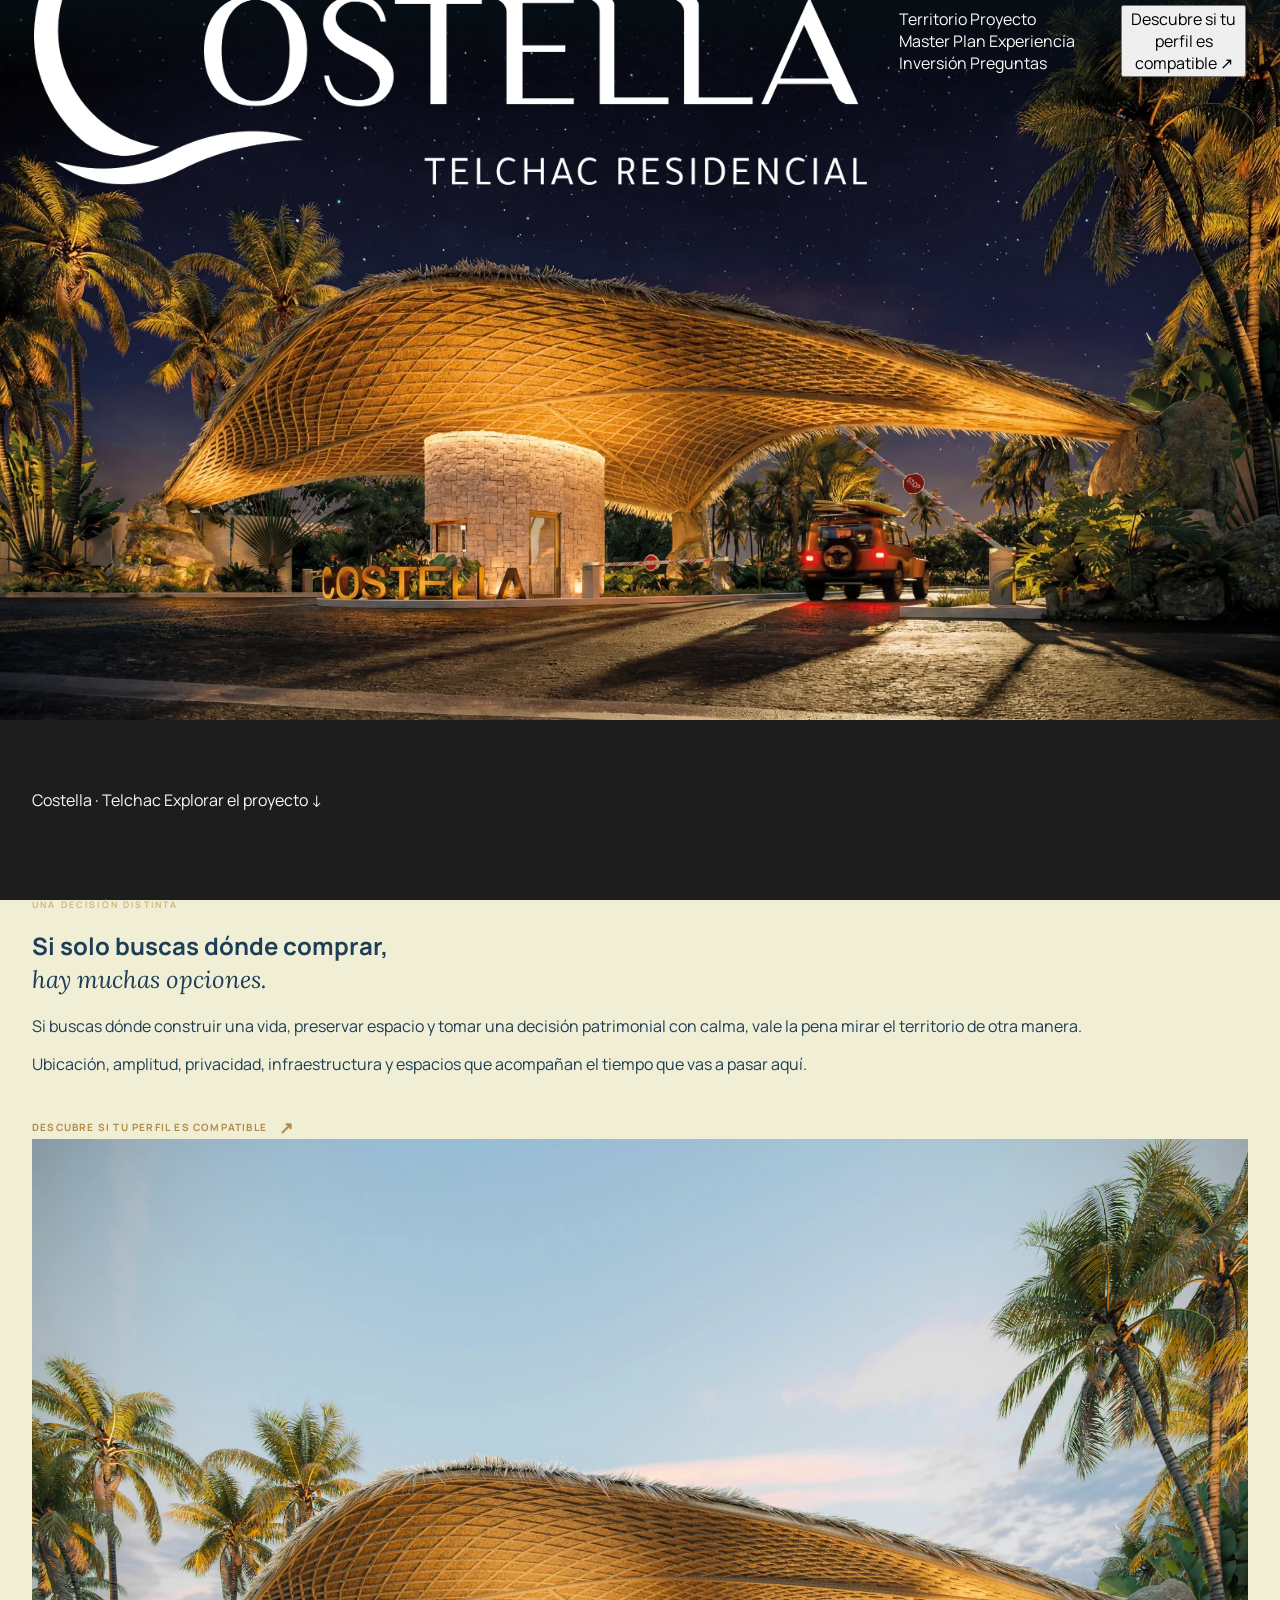
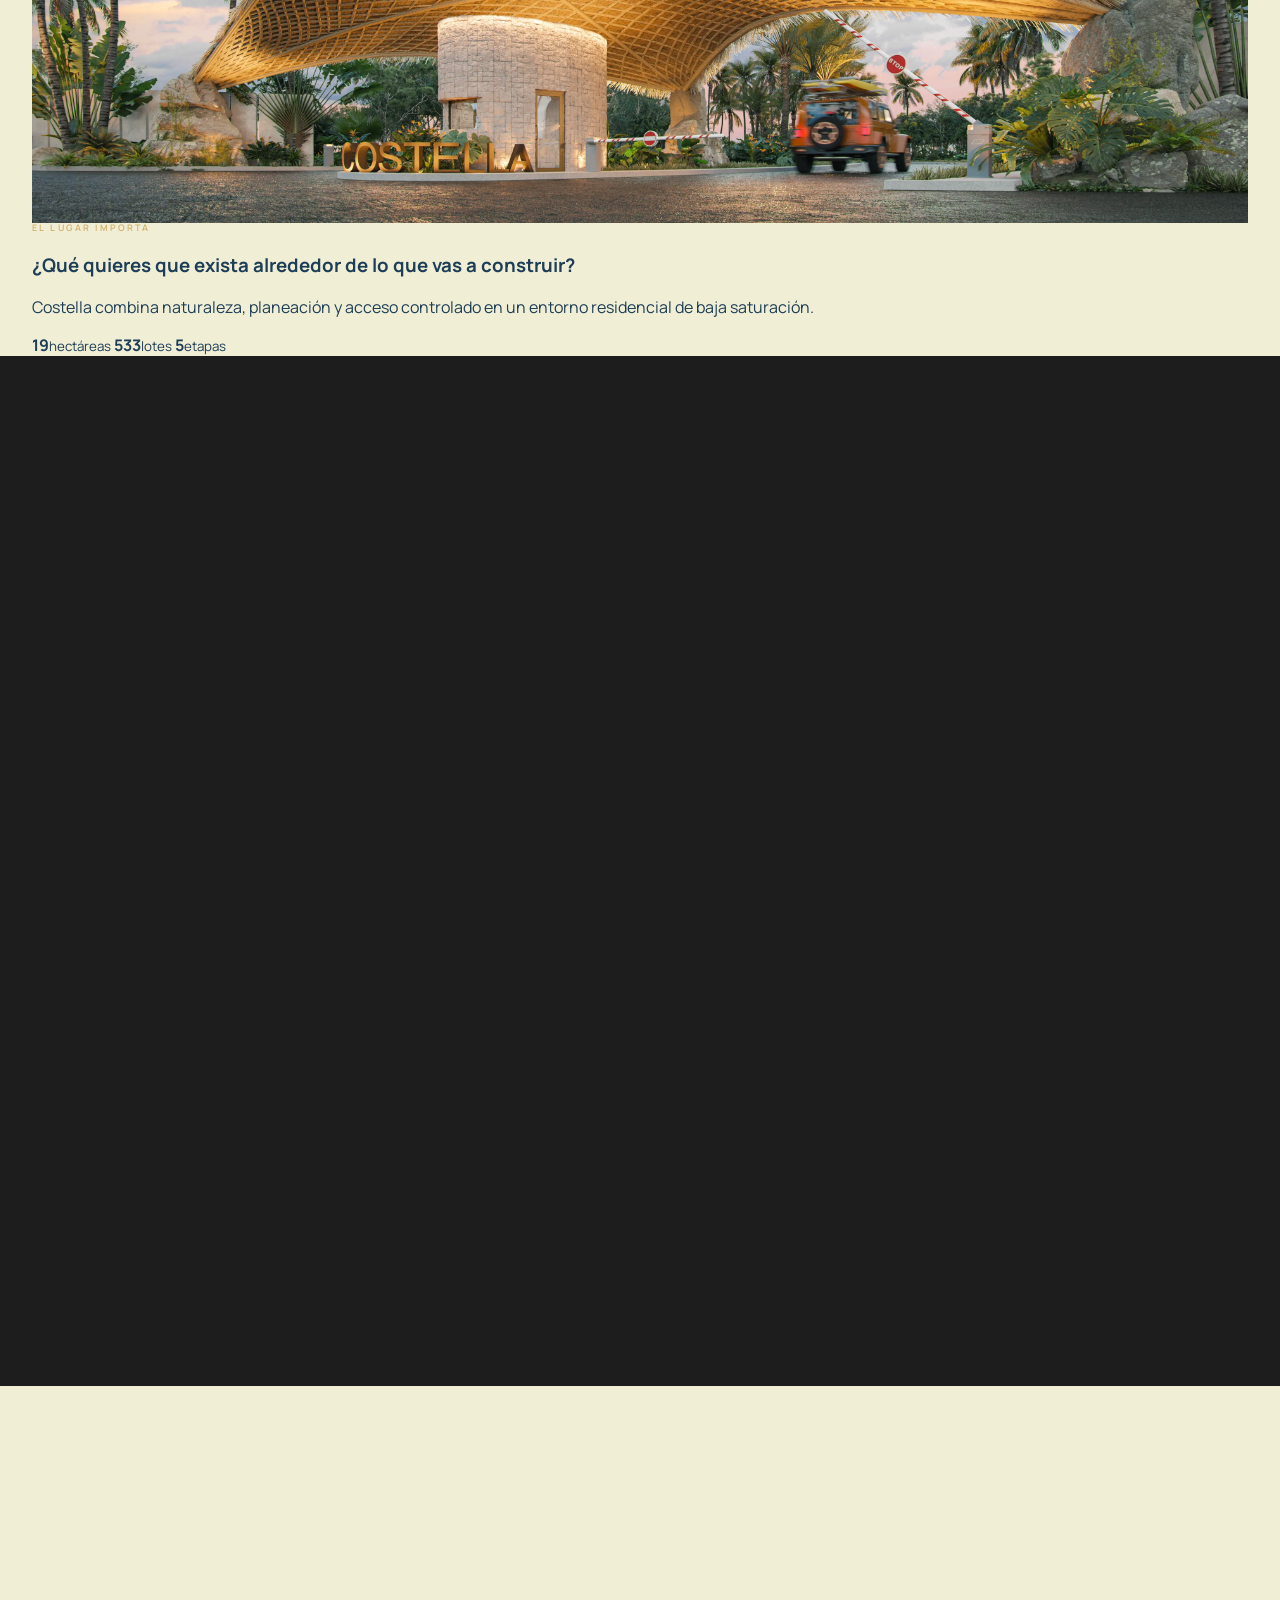
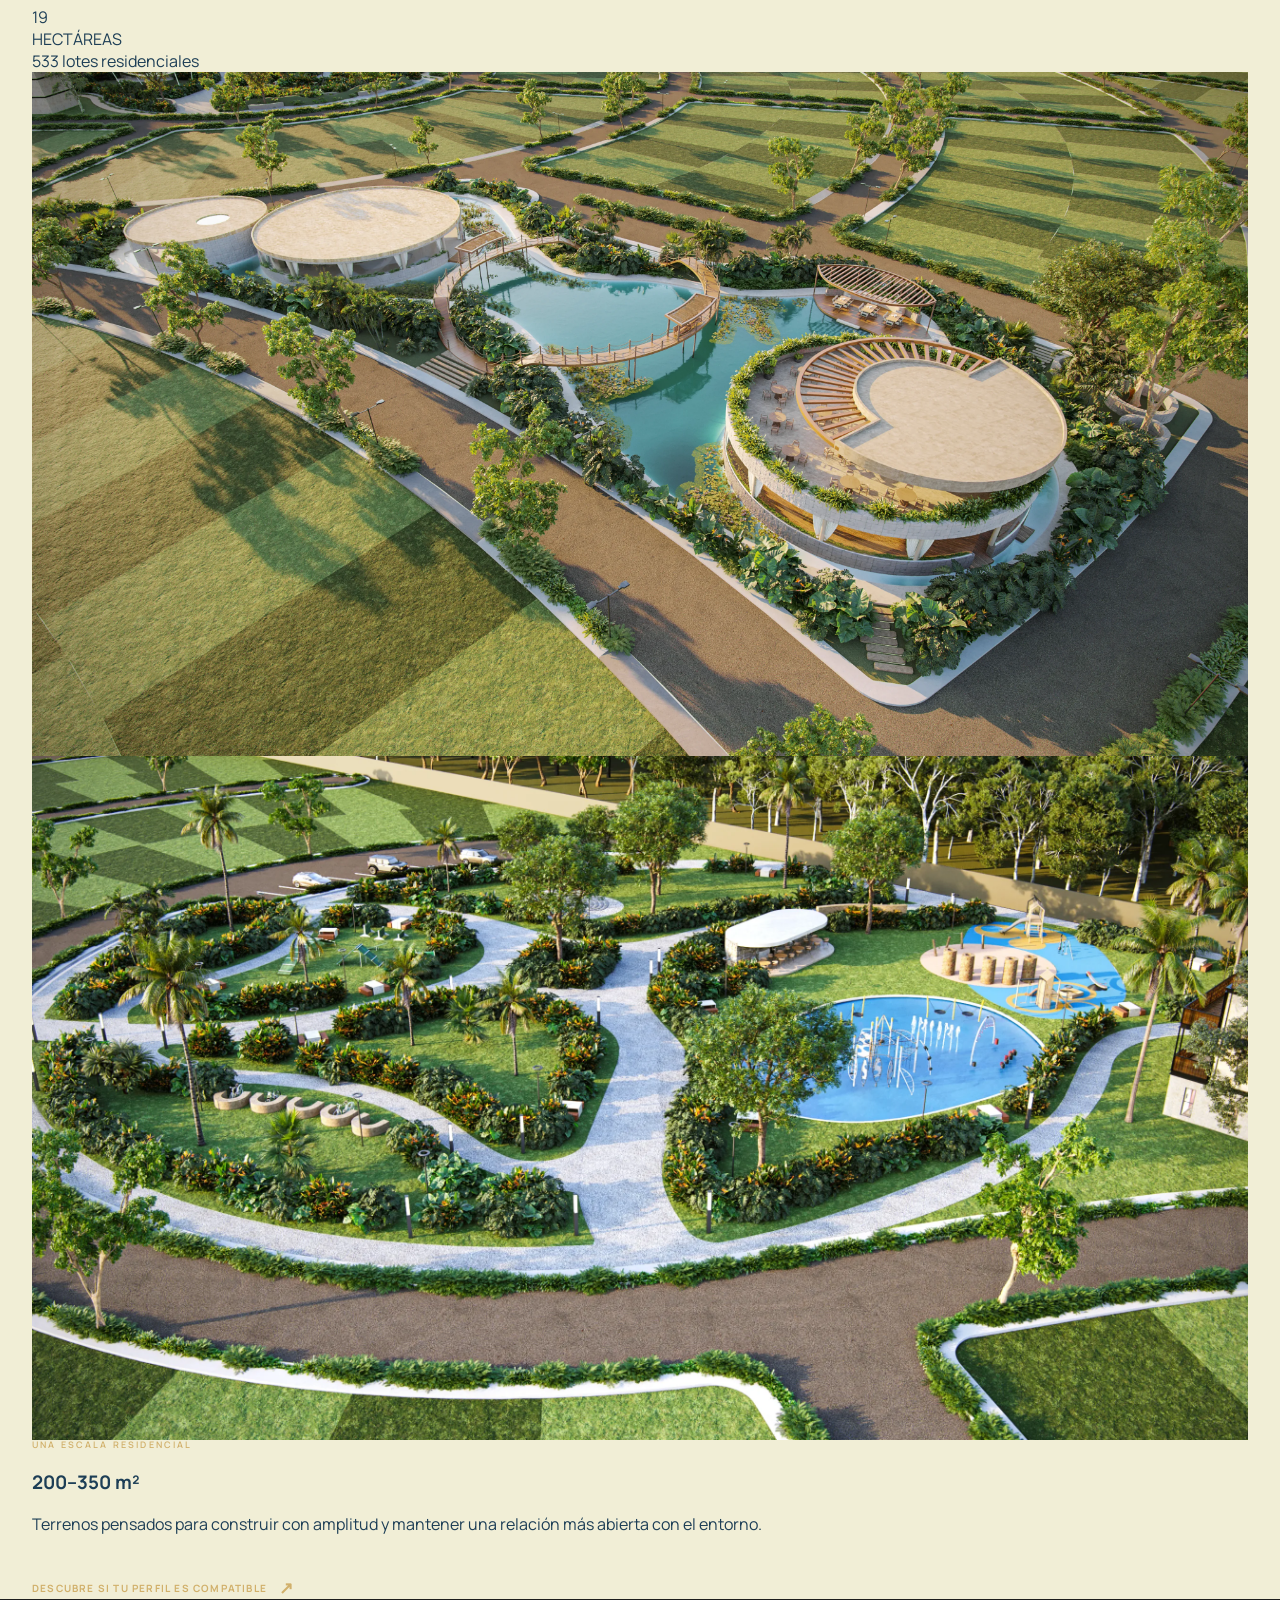
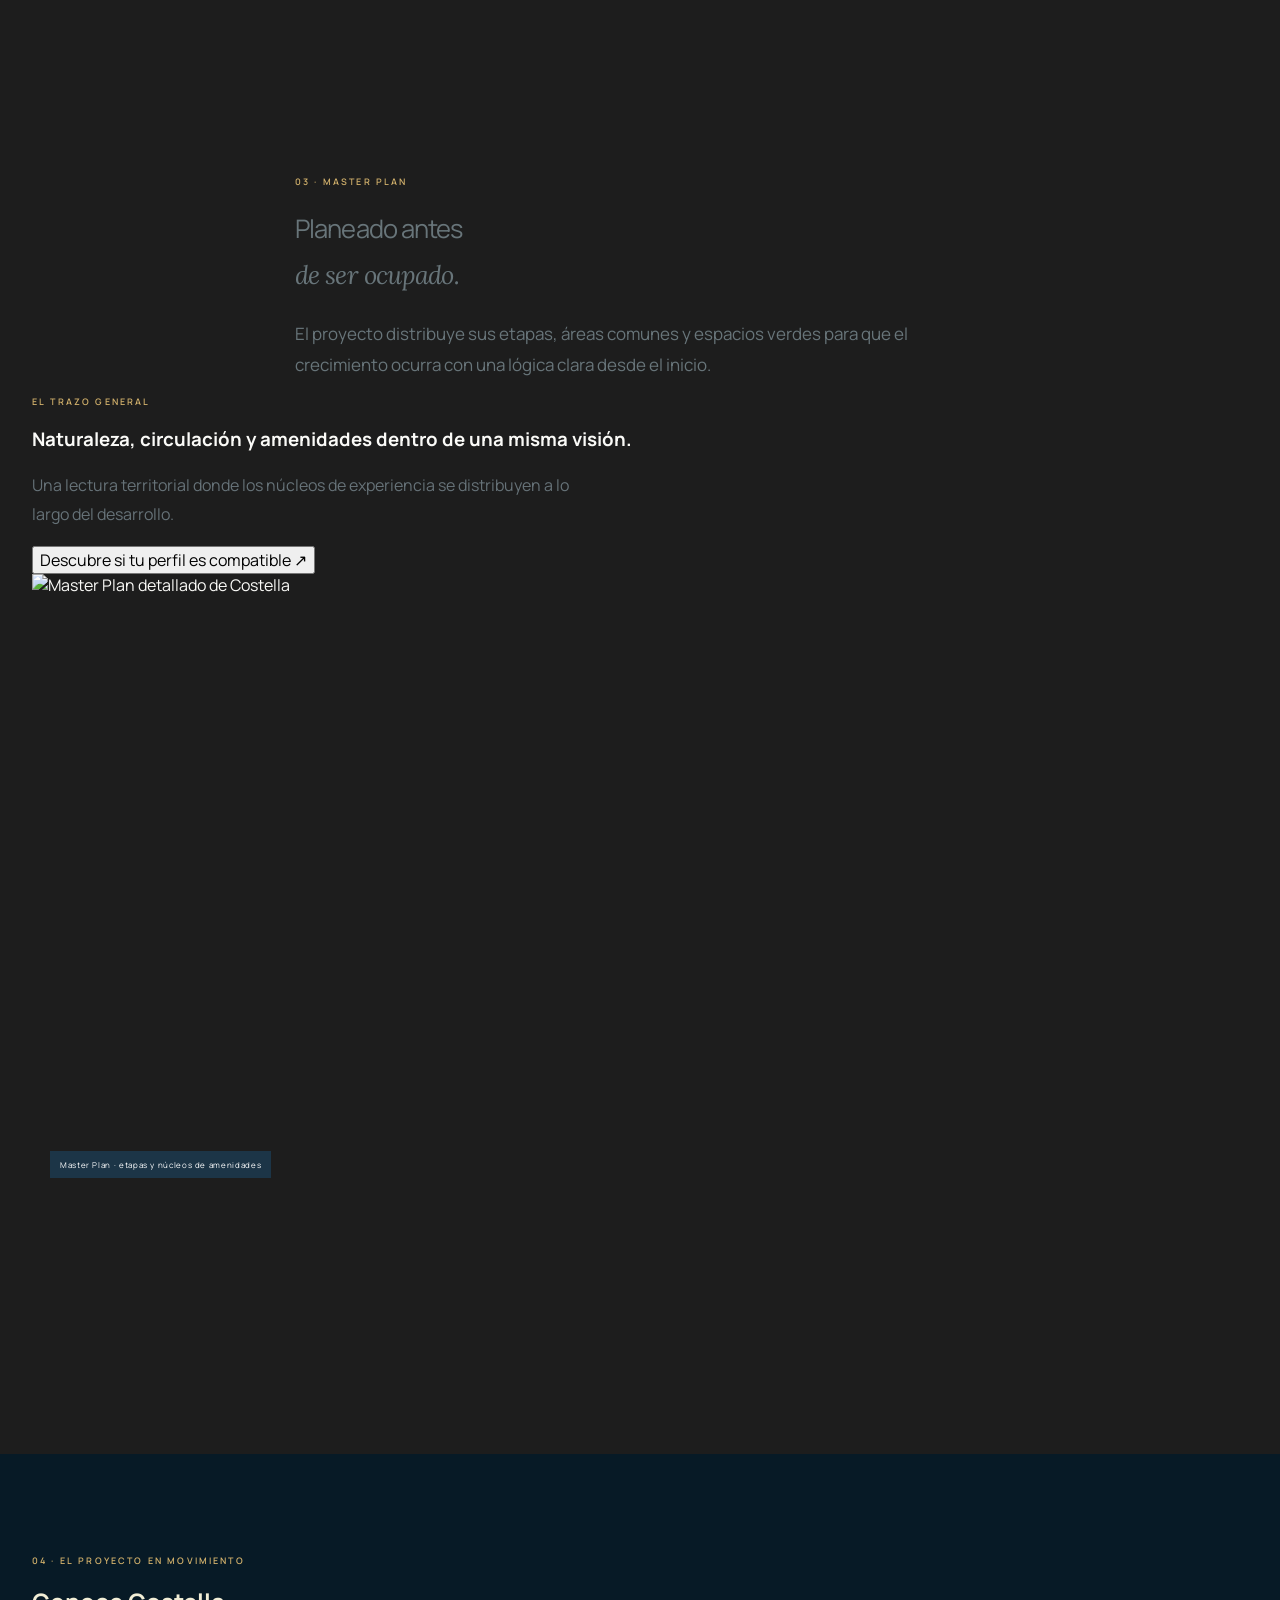
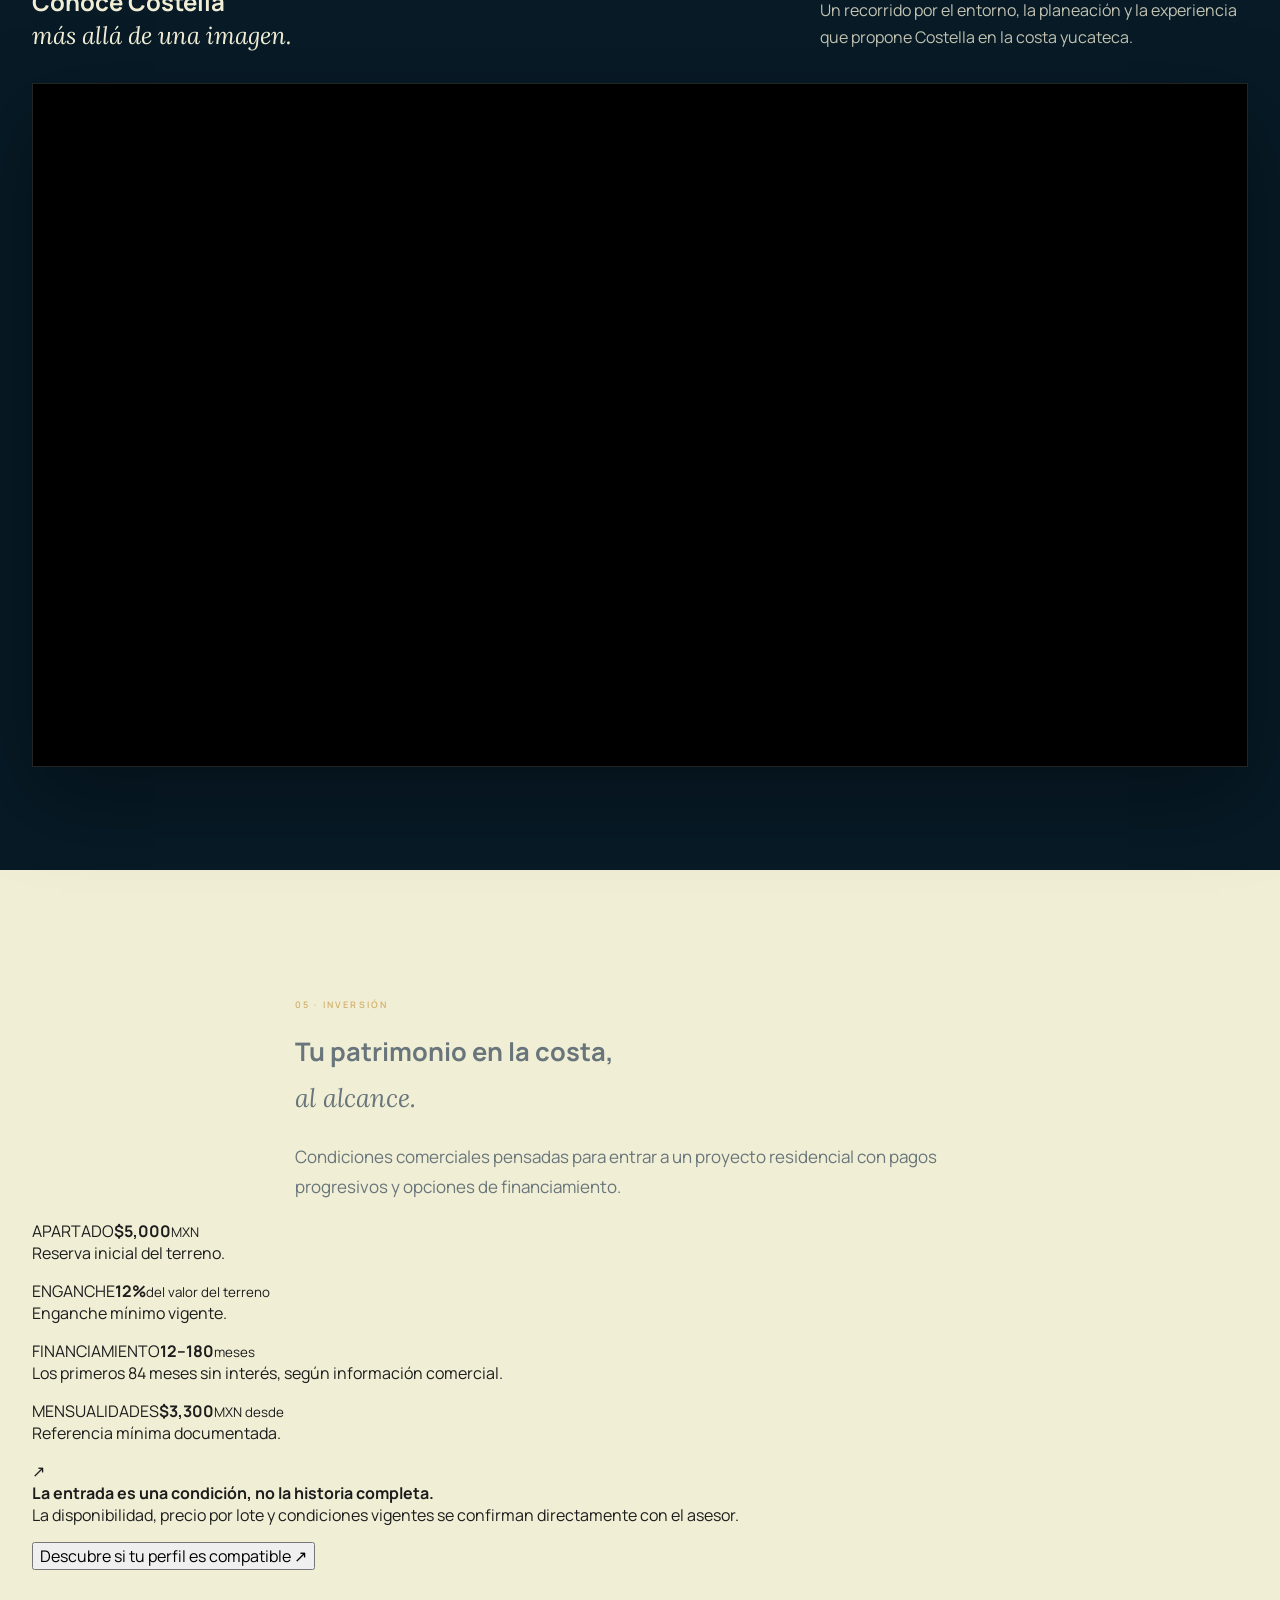
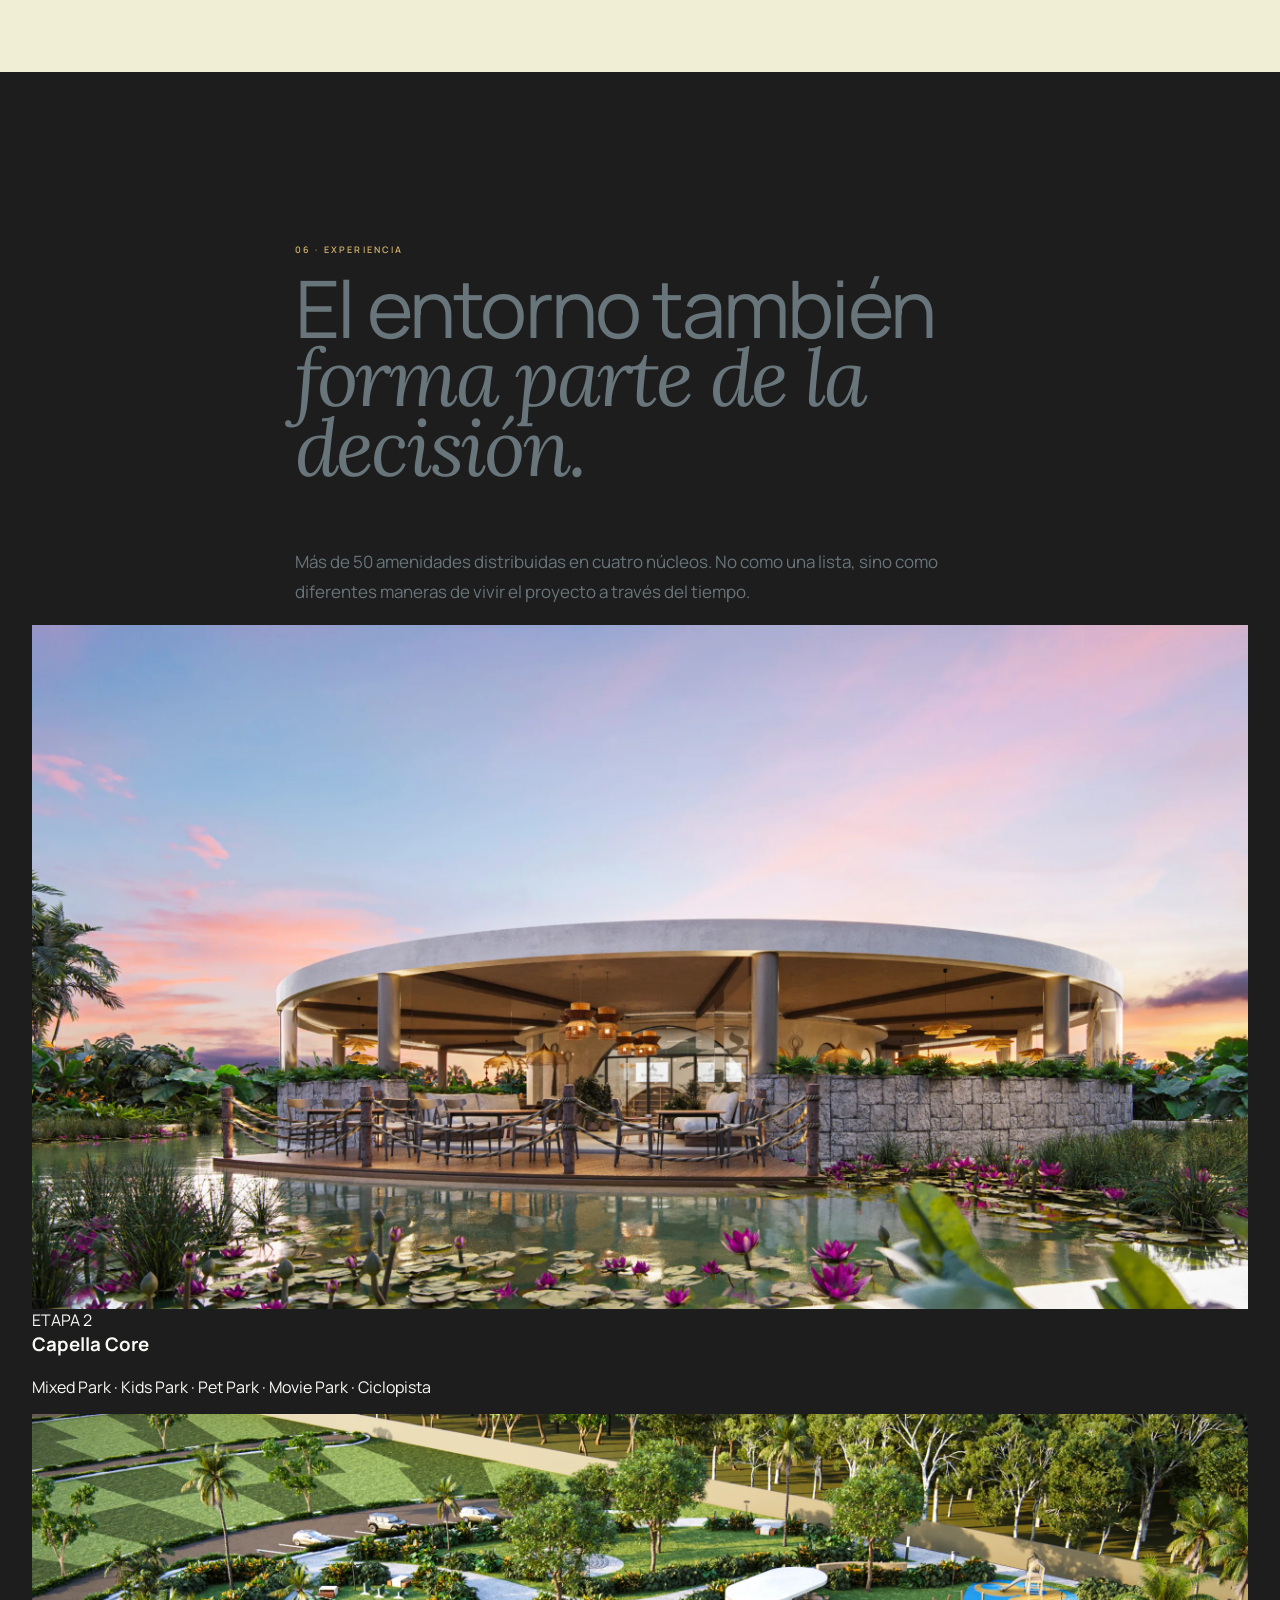
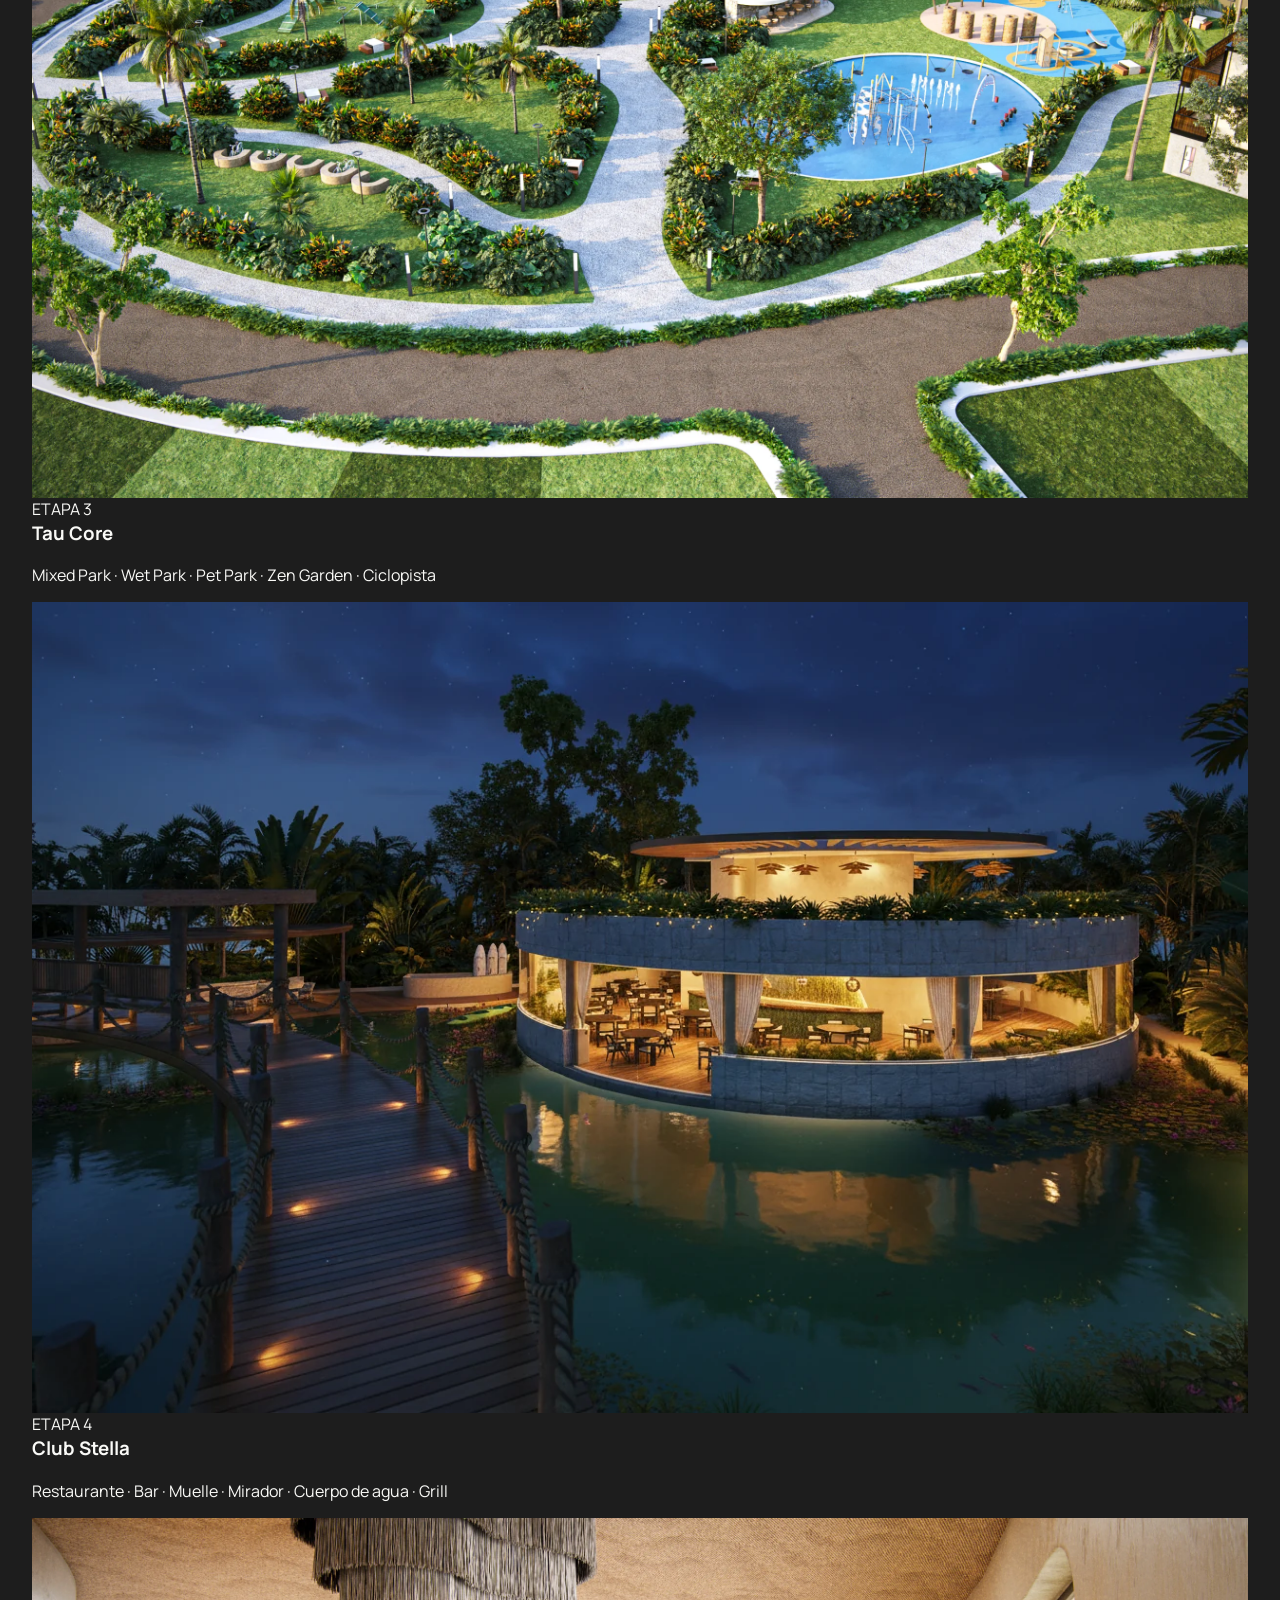
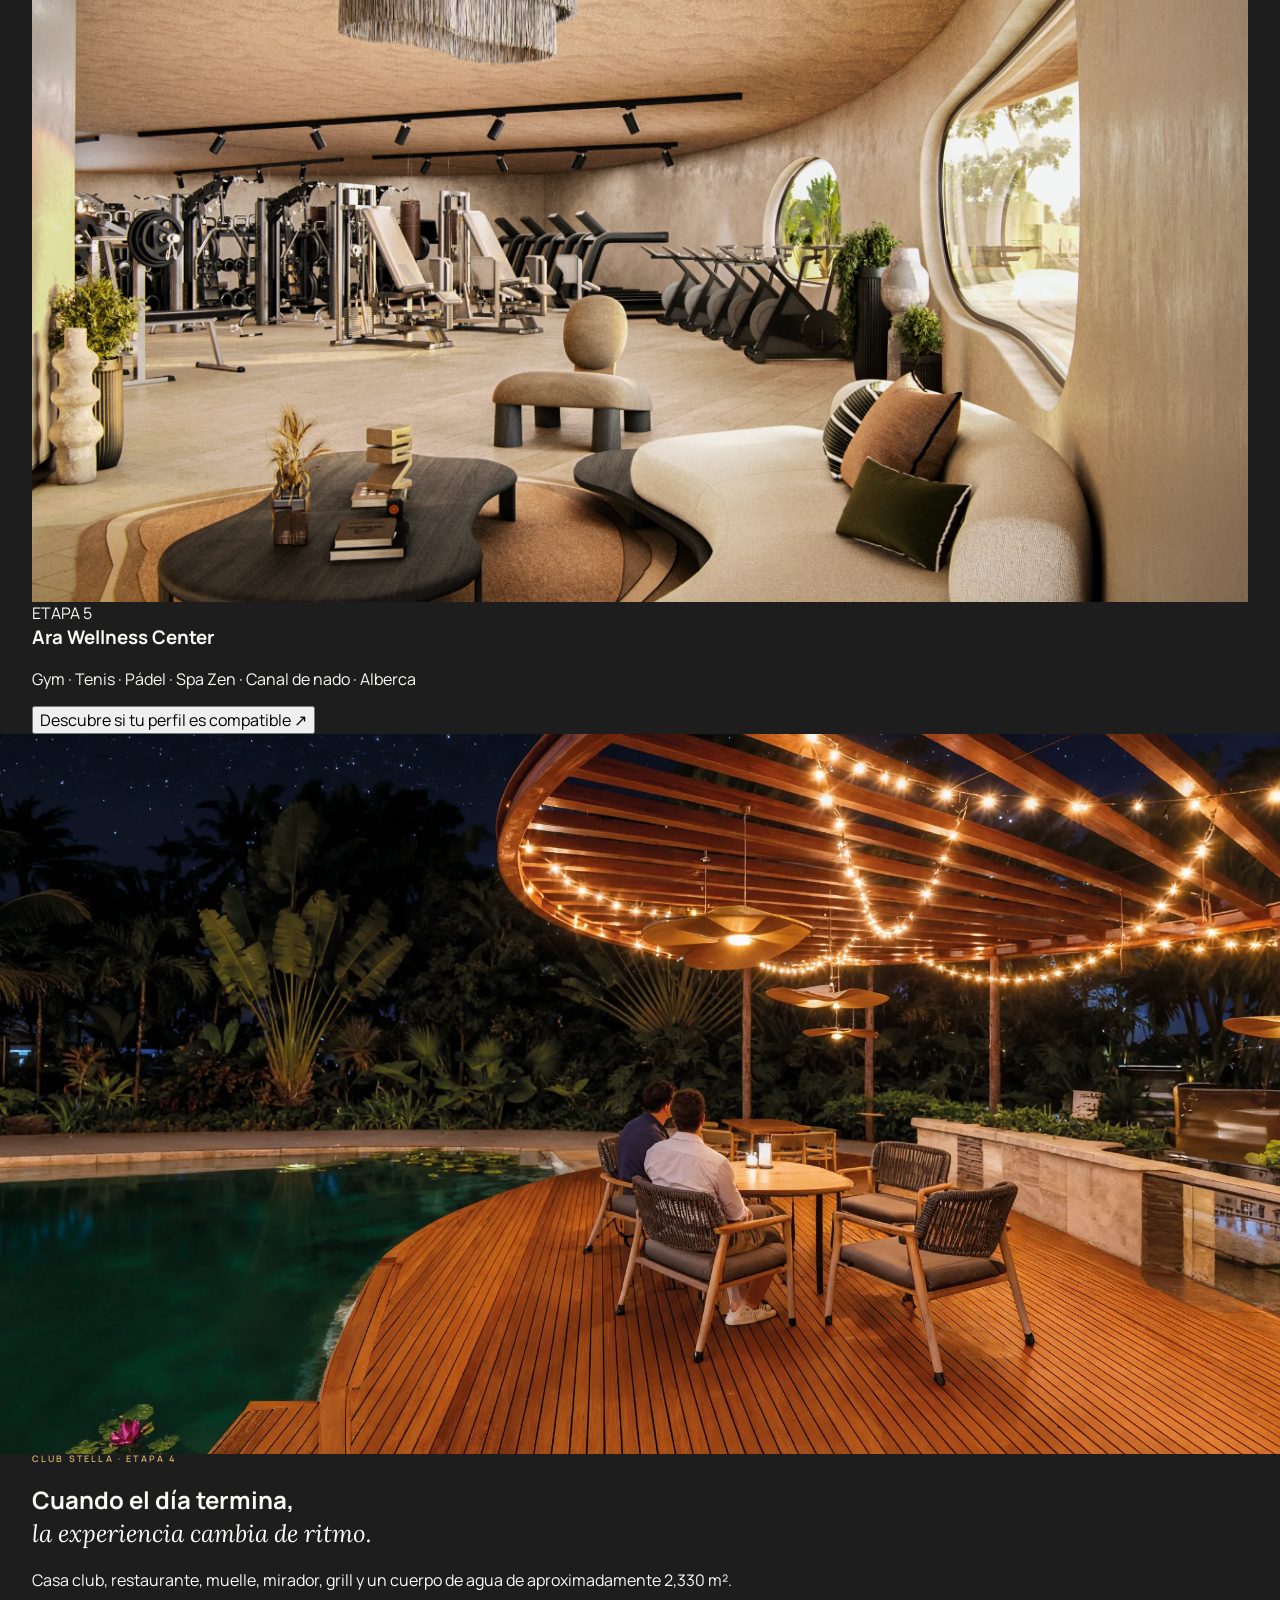
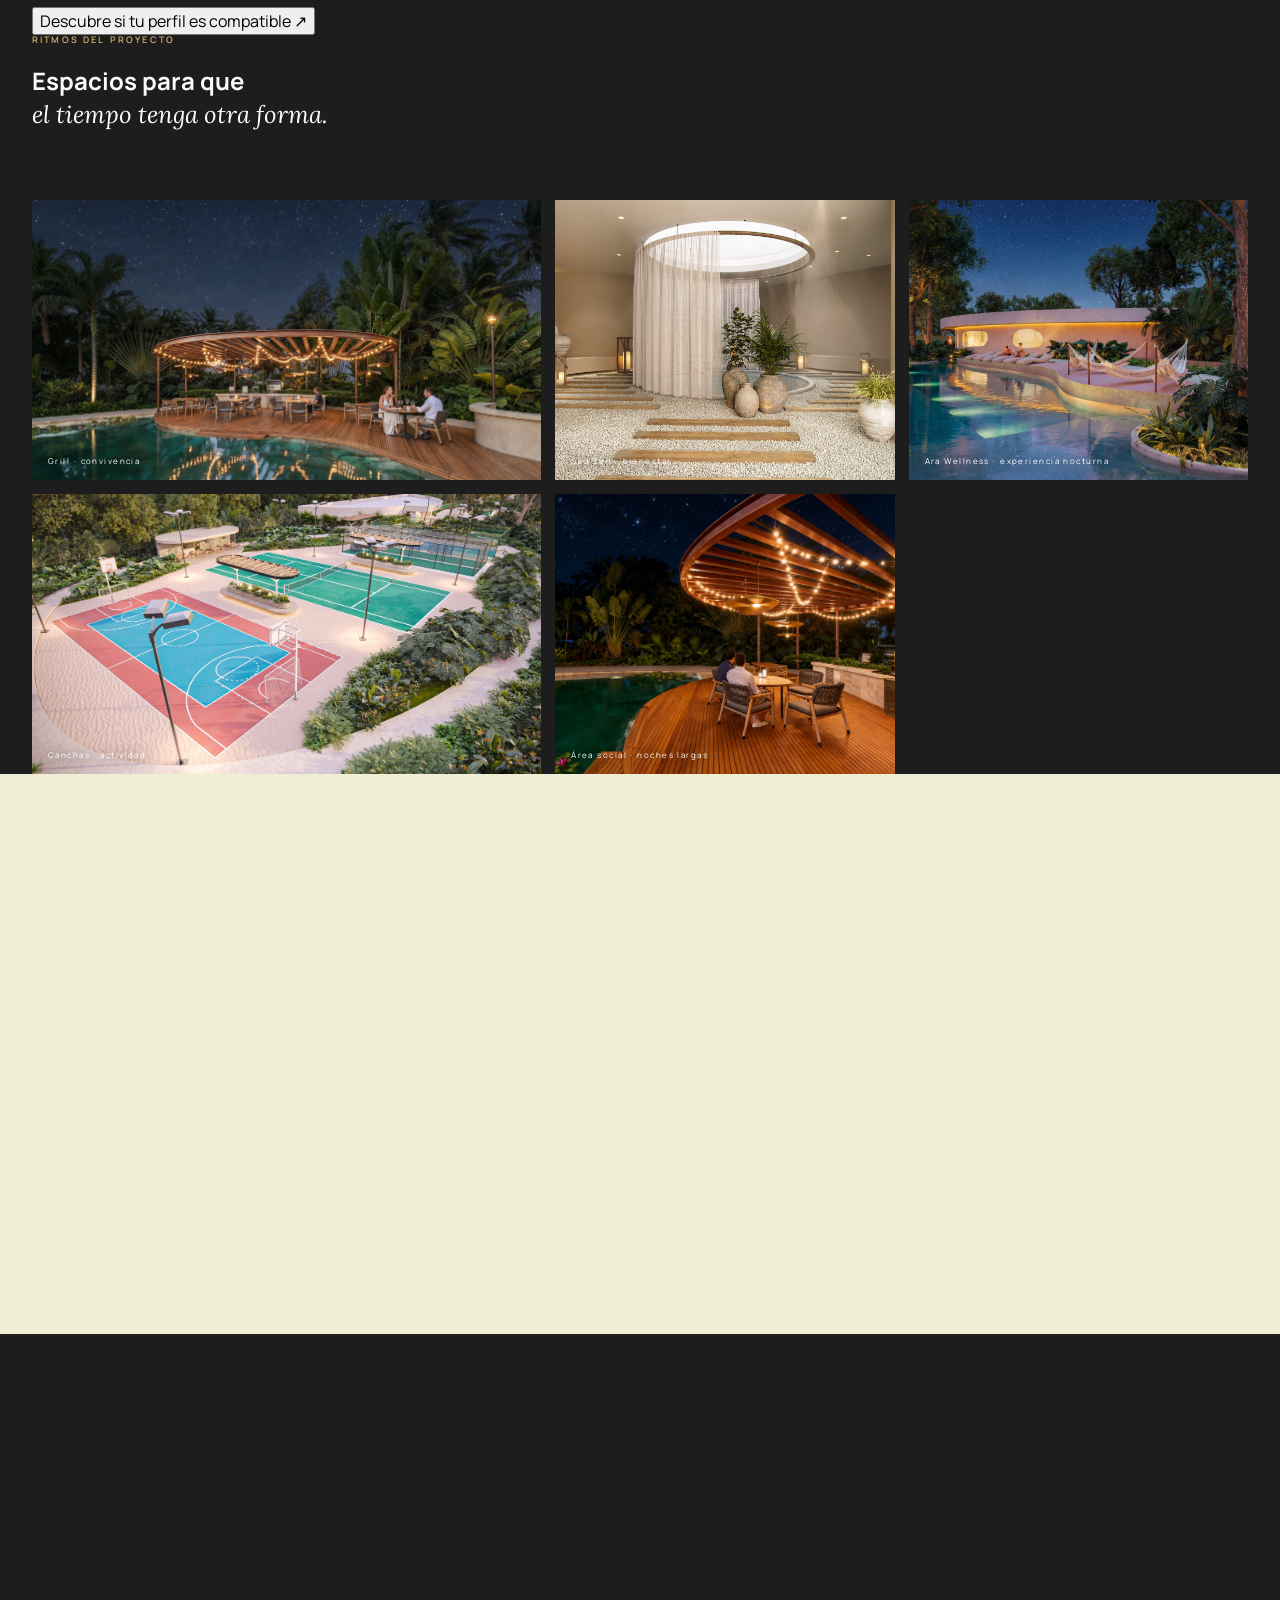
==== commit 3838f865: "Costella V6" ====
--- a/index.html
+++ b/index.html
@@ -1,19 +1,24 @@
 <!doctype html>
 <html lang="es">
 <head>
-  <meta charset="utf-8" />
-  <meta name="viewport" content="width=device-width, initial-scale=1" />
-  <meta name="theme-color" content="#1D3E56" />
-  <meta name="description" content="Costella Telchac Residencial — territorio, planeación y una visión distinta de vivir en la costa yucateca." />
+  <meta charset="utf-8">
+  <meta name="viewport" content="width=device-width,initial-scale=1,viewport-fit=cover">
+  <meta name="theme-color" content="#0b1c28">
+  <meta name="description" content="Costella Telchac Residencial — una comunidad residencial pensada alrededor del territorio, la planeación y una visión patrimonial de largo plazo.">
   <title>Costella Telchac Residencial</title>
-  <link rel="stylesheet" href="/css/style.css" />
+  <link rel="preconnect" href="https://fonts.googleapis.com">
+  <link rel="preconnect" href="https://fonts.gstatic.com" crossorigin>
+  <link href="https://fonts.googleapis.com/css2?family=Lora:ital,wght@0,400;0,500;1,400;1,500&family=Manrope:wght@400;500;600;700&display=swap" rel="stylesheet">
+  <link rel="stylesheet" href="/css/style.css">
 </head>
 <body>
+  <div class="page-progress"><span id="pageProgress"></span></div>
+
   <header class="site-header" id="siteHeader">
     <a class="brand" href="#top" aria-label="Costella Telchac">
-      <img src="/assets/brand/costella-logo-white.png" alt="Costella Telchac Residencial" />
+      <img src="/assets/brand/costella-logo-white.png" alt="Costella Telchac Residencial">
     </a>
-    <nav class="nav" aria-label="Navegación principal">
+    <nav class="nav">
       <a href="#territorio">Territorio</a>
       <a href="#proyecto">Proyecto</a>
       <a href="#masterplan">Master Plan</a>
@@ -21,302 +26,441 @@
       <a href="#inversion">Inversión</a>
       <a href="#preguntas">Preguntas</a>
     </nav>
-    <button class="nav-cta js-qualify" type="button">Conoce si tu perfil es compatible <span>↗</span></button>
+    <button class="cta cta-small js-qualify">Descubre si tu perfil es compatible <span>↗</span></button>
   </header>
 
   <main id="top">
-    <section class="hero" aria-label="Costella Telchac">
-      <div class="hero-bg"></div>
-      <div class="hero-overlay"></div>
-      <div class="hero-content container reveal">
-        <div class="eyebrow light">Costella · Telchac Yucatán</div>
-        <h1>No todos buscan<br><em>un terreno.</em></h1>
-        <p>Algunos buscan el lugar donde construir, conservar espacio y tomar una decisión patrimonial con visión de largo plazo.</p>
-        <button class="cta cta-light js-qualify" type="button">Conoce si tu perfil es compatible <span>↗</span></button>
-      </div>
-      <div class="hero-bottom container">
-        <div class="hero-note">Un territorio pensado<br>antes de ser ocupado.</div>
-        <div class="hero-scroll">Desliza ↓</div>
-      </div>
-    </section>
-
-    <section class="intro section-cream" id="territorio">
-      <div class="container narrow reveal">
-        <div class="eyebrow">Una decisión distinta</div>
-        <h2>Si solo buscas dónde comprar,<br><em>hay muchas opciones.</em></h2>
-        <p class="lead">Si buscas dónde construir una vida, preservar espacio y tomar una decisión patrimonial con calma, vale la pena mirar el territorio de otra manera.</p>
-      </div>
-      <div class="container editorial-grid reveal">
-        <figure class="media-card media-card-large"><img src="/assets/renders/day/caseta.webp" alt="Acceso a Costella Telchac" loading="lazy"></figure>
-        <div class="editorial-copy navy-card">
-          <div class="eyebrow light">El territorio</div>
+
+    <!-- HERO -->
+    <section class="hero section-dark">
+      <div class="hero-media">
+        <img src="/assets/renders/night/entrada-nocturna.webp" alt="Acceso nocturno a Costella Telchac" fetchpriority="high">
+      </div>
+      <div class="hero-gradient"></div>
+      <div class="hero-inner container">
+        <div class="hero-copy reveal">
+          <div class="eyebrow eyebrow-light">TERRENOS RESIDENCIALES · TELCHAC YUCATÁN</div>
+          <h1>Hay lugares que<br><em>se eligen distinto.</em></h1>
+          <p>Costella nace para quienes no están buscando solamente un terreno, sino el lugar donde quieren construir, preservar espacio y decidir con visión de largo plazo.</p>
+          <button class="cta cta-gold js-qualify">Descubre si tu perfil es compatible <span>↗</span></button>
+        </div>
+        <div class="hero-meta">
+          <div class="hero-meta-item"><span>01</span><b>Territorio</b><small>19 ha · Telchac Pueblo</small></div>
+          <div class="hero-meta-item"><span>02</span><b>Residencial</b><small>533 lotes · 200–350 m²</small></div>
+          <div class="hero-meta-item"><span>03</span><b>Visión</b><small>5 etapas · entregas progresivas</small></div>
+        </div>
+      </div>
+      <div class="hero-foot container">
+        <span>Costella · Telchac</span>
+        <a href="#territorio">Explorar el proyecto ↓</a>
+      </div>
+    </section>
+
+    <!-- MANIFIESTO -->
+    <section class="manifest section-cream">
+      <div class="container manifest-grid">
+        <div class="manifest-title reveal">
+          <div class="eyebrow">UNA DECISIÓN DISTINTA</div>
+          <h2>Si solo buscas dónde comprar,<br><em>hay muchas opciones.</em></h2>
+        </div>
+        <div class="manifest-copy reveal">
+          <p class="lead">Si buscas dónde construir una vida, preservar espacio y tomar una decisión patrimonial con calma, vale la pena mirar el territorio de otra manera.</p>
+          <div class="rule"></div>
+          <p>Ubicación, amplitud, privacidad, infraestructura y espacios que acompañan el tiempo que vas a pasar aquí.</p>
+          <button class="text-link dark js-qualify">Descubre si tu perfil es compatible <span>↗</span></button>
+        </div>
+      </div>
+      <div class="container manifest-media reveal">
+        <div class="manifest-image"><img src="/assets/renders/day/caseta.webp" alt="Acceso principal a Costella"></div>
+        <div class="manifest-side">
+          <div class="eyebrow">EL LUGAR IMPORTA</div>
           <h3>¿Qué quieres que exista alrededor de lo que vas a construir?</h3>
-          <p>Costella parte de esa pregunta: ubicación, amplitud, privacidad, infraestructura y espacios que acompañen el tiempo que vas a pasar aquí.</p>
-          <button class="text-link light-link js-qualify" type="button">Conoce si tu perfil es compatible <span>↗</span></button>
-        </div>
-      </div>
-    </section>
-
-    <section class="territory section-navy reveal-snap">
-      <div class="container section-head split">
-        <div>
-          <div class="eyebrow light">01 · Territorio</div>
+          <p>Costella combina naturaleza, planeación y acceso controlado en un entorno residencial de baja saturación.</p>
+          <div class="mini-stats">
+            <span><b>19</b><small>hectáreas</small></span>
+            <span><b>533</b><small>lotes</small></span>
+            <span><b>5</b><small>etapas</small></span>
+          </div>
+        </div>
+      </div>
+    </section>
+
+    <!-- TERRITORIO -->
+    <section id="territorio" class="territory section-dark">
+      <div class="container section-intro split reveal">
+        <div>
+          <div class="eyebrow eyebrow-light">01 · TERRITORIO</div>
           <h2>Antes del terreno,<br><em>está el lugar.</em></h2>
         </div>
-        <div class="section-head-copy light-muted">Costella se encuentra en Telchac Pueblo, conectado con la costa yucateca, la naturaleza y algunos de los destinos que forman parte de la experiencia de Yucatán.</div>
-      </div>
-      <div class="container plan-hero reveal">
-        <div class="plan-image"><img src="/assets/renders/day/top-master-plan-v13.webp" alt="Vista aérea de Costella y su relación con el territorio" loading="lazy"></div>
-        <div class="distance-panel">
-          <div class="distance-item"><strong>7 km</strong><span>Muelle de Telchac Puerto Club</span></div>
-          <div class="distance-item"><strong>12 km</strong><span>Seahorse Hotel · referencia de la zona</span></div>
-          <div class="distance-item"><strong>13.5 km</strong><span>Reef Club</span></div>
-          <div class="distance-item"><strong>39 km</strong><span>Chicxulub & Sendero Jurásico</span></div>
-          <div class="distance-item"><strong>50 km</strong><span>Malecón de Progreso</span></div>
-          <div class="distance-item"><strong>70 km</strong><span>Mérida</span></div>
-        </div>
-      </div>
-      <div class="container cta-row"><button class="cta cta-gold js-qualify" type="button">Conoce si tu perfil es compatible <span>↗</span></button></div>
-    </section>
-
-    <section class="project section-cream" id="proyecto">
-      <div class="container section-head split reveal">
-        <div>
-          <div class="eyebrow">02 · El proyecto</div>
+        <p>Telchac Pueblo conecta el proyecto con la costa, la naturaleza y algunos de los destinos que forman parte de la experiencia de Yucatán.</p>
+      </div>
+
+      <div class="container territory-feature reveal">
+        <div class="image-frame tall">
+          <img src="/assets/renders/day/top-master-plan-v13.webp" alt="Vista aérea del territorio y Costella frente a la costa" loading="lazy">
+          <span class="image-tag">TOP MASTER PLAN · TERRITORIO</span>
+        </div>
+        <aside class="distance-card">
+          <div class="distance-card-head"><span>EN CONTEXTO</span><b>Distancias</b></div>
+          <div class="distance-list">
+            <div><strong>7 km</strong><span>Muelle de Telchac Puerto Club</span></div>
+            <div><strong>13.5 km</strong><span>Reef Club</span></div>
+            <div><strong>39 km</strong><span>Chicxulub & Sendero Jurásico</span></div>
+            <div><strong>50 km</strong><span>Malecón de Progreso</span></div>
+            <div><strong>70 km</strong><span>Mérida</span></div>
+          </div>
+          <button class="text-link light js-qualify">Descubre si tu perfil es compatible <span>↗</span></button>
+        </aside>
+      </div>
+    </section>
+
+    <!-- PROYECTO / GRID EDITORIAL -->
+    <section id="proyecto" class="project section-cream">
+      <div class="container section-intro split reveal">
+        <div>
+          <div class="eyebrow">02 · EL PROYECTO</div>
           <h2>Un proyecto que<br><em>deja espacio.</em></h2>
         </div>
-        <div class="section-head-copy">19 hectáreas. 533 lotes residenciales. Desde 200 hasta 350 m². Cinco etapas y una planeación que busca que el territorio conserve presencia, naturaleza y privacidad.</div>
-      </div>
-      <div class="container metrics reveal">
-        <div><strong>19</strong><span>Hectáreas</span></div>
-        <div><strong>533</strong><span>Lotes residenciales</span></div>
-        <div><strong>200–350</strong><span>m² por lote</span></div>
-        <div><strong>05</strong><span>Etapas</span></div>
-      </div>
-      <div class="container two-up reveal">
-        <figure class="media-card"><img src="/assets/renders/day/master-plan-v13.webp" alt="Plan general del desarrollo" loading="lazy"></figure>
-        <div class="copy-block">
-          <div class="eyebrow">Una escala distinta</div>
-          <h3>Más espacio.<br><em>Menos saturación.</em></h3>
-          <p>Costella se plantea como un residencial urbanizado en régimen condominal, con uso habitacional, áreas verdes y amenidades distribuidas para acompañar el desarrollo por etapas.</p>
-          <button class="text-link js-qualify" type="button">Conoce si tu perfil es compatible <span>↗</span></button>
-        </div>
-      </div>
-    </section>
-
-    <section class="stages section-ink reveal-snap" id="masterplan">
-      <div class="container section-head split light-block">
-        <div>
-          <div class="eyebrow light">03 · Master Plan</div>
-          <h2>Un territorio pensado<br><em>antes de ser ocupado.</em></h2>
-        </div>
-        <div class="section-head-copy light-muted">La forma del desarrollo no es decoración: organiza los recorridos, los espacios de convivencia, las áreas verdes y la experiencia de cada etapa.</div>
-      </div>
-      <div class="container master-detail reveal">
-        <figure><img src="/assets/renders/day/master-plan-v13.webp" alt="Master Plan Costella Telchac" loading="lazy"></figure>
-        <div class="detail-side">
-          <div class="eyebrow light">Etapas y núcleos</div>
-          <div class="master-list">
-            <div><b>01</b><span>Friends & Family</span><small>100% vendido</small></div>
-            <div><b>02</b><span>Capella Core</span><small>100% vendido</small></div>
-            <div><b>03</b><span>Tau Core</span><small>Disponible</small></div>
-            <div><b>04</b><span>Club Stella</span><small>Próximamente</small></div>
-            <div><b>05</b><span>Ara Wellness</span><small>Próximamente</small></div>
-          </div>
-          <p class="light-muted">Las fechas actuales del proyecto contemplan entregas progresivas: Etapa 1 en 2029, Etapa 2 en 2030 y Etapa 3 en 2031; las etapas 4 y 5 continúan sujetas a su comercialización.</p>
-          <button class="cta cta-outline-light js-qualify" type="button">Conoce si tu perfil es compatible <span>↗</span></button>
-        </div>
-      </div>
-    </section>
-
-    <section class="detail section-cream reveal">
-      <div class="container split-detail">
-        <div class="copy-block large-copy">
-          <div class="eyebrow">El plan en detalle</div>
-          <h2>La experiencia se organiza<br><em>por etapas.</em></h2>
-          <p>El plan maestro integra espacios residenciales, vegetación, recorridos y núcleos de amenidades para que el desarrollo tenga lectura desde el territorio hasta cada experiencia.</p>
-          <ul class="micro-list">
-            <li>Capella Core · Etapa 2</li>
-            <li>Tau Core · Etapa 3</li>
-            <li>Club Stella · Etapa 4</li>
-            <li>Ara Wellness Center · Etapa 5</li>
-          </ul>
-        </div>
-        <figure class="detail-image"><img src="/assets/renders/day/master-plan-v13.webp" alt="Master plan detallado de Costella" loading="lazy"></figure>
-      </div>
-    </section>
-
-    <section class="video-section section-navy reveal" id="video">
-      <div class="container video-head split">
-        <div>
-          <div class="eyebrow light">04 · El proyecto en movimiento</div>
+        <p>Una comunidad residencial urbanizada en régimen condominal, con uso habitacional y una planeación que integra áreas verdes, amenidades y vialidades desde el origen.</p>
+      </div>
+
+      <div class="container project-grid reveal">
+        <div class="project-copy">
+          <div class="project-number">19</div>
+          <span>HECTÁREAS</span>
+          <div class="copy-rule"></div>
+          <div class="project-note">533 lotes residenciales</div>
+        </div>
+        <div class="project-image wide"><img src="/assets/renders/day/aerea-club.webp" alt="Vista aérea de Costella" loading="lazy"></div>
+        <div class="project-image small"><img src="/assets/renders/day/parque.webp" alt="Áreas verdes y parque" loading="lazy"></div>
+        <div class="project-copy dark-panel">
+          <div class="eyebrow eyebrow-light">UNA ESCALA RESIDENCIAL</div>
+          <h3>200–350 m²</h3>
+          <p>Terrenos pensados para construir con amplitud y mantener una relación más abierta con el entorno.</p>
+          <button class="text-link light js-qualify">Descubre si tu perfil es compatible <span>↗</span></button>
+        </div>
+      </div>
+    </section>
+
+    <!-- MASTER PLAN -->
+    <section id="masterplan" class="masterplan section-dark">
+      <div class="container section-intro split reveal">
+        <div>
+          <div class="eyebrow eyebrow-light">03 · MASTER PLAN</div>
+          <h2>Planeado antes<br><em>de ser ocupado.</em></h2>
+        </div>
+        <p>El proyecto distribuye sus etapas, áreas comunes y espacios verdes para que el crecimiento ocurra con una lógica clara desde el inicio.</p>
+      </div>
+
+      <div class="container master-feature reveal">
+        <div class="master-copy">
+          <div class="eyebrow eyebrow-light">EL TRAZO GENERAL</div>
+          <h3>Naturaleza, circulación y amenidades dentro de una misma visión.</h3>
+          <p>Una lectura territorial donde los núcleos de experiencia se distribuyen a lo largo del desarrollo.</p>
+          <button class="cta cta-outline js-qualify">Descubre si tu perfil es compatible <span>↗</span></button>
+        </div>
+        <figure class="master-image">
+          <img src="/assets/renders/day/master-plan-detail.webp" alt="Master Plan detallado de Costella" loading="lazy">
+          <figcaption>Master Plan · etapas y núcleos de amenidades</figcaption>
+        </figure>
+      </div>
+
+      <div class="container stage-line reveal">
+        <div class="stage"><span>01</span><b>ETAPA 1</b><small>2029 · concluida comercialmente</small></div>
+        <div class="stage"><span>02</span><b>ETAPA 2</b><small>2030 · conclusión comercial</small></div>
+        <div class="stage active"><span>03</span><b>ETAPA 3</b><small>2031 · disponible</small></div>
+        <div class="stage"><span>04</span><b>ETAPA 4</b><small>Próximamente</small></div>
+        <div class="stage"><span>05</span><b>ETAPA 5</b><small>Próximamente</small></div>
+      </div>
+    </section>
+
+    <!-- VIDEO -->
+    <section class="video-section section-deep">
+      <div class="container video-head split reveal">
+        <div>
+          <div class="eyebrow eyebrow-light">04 · EL PROYECTO EN MOVIMIENTO</div>
           <h2>Conoce Costella<br><em>más allá de una imagen.</em></h2>
         </div>
-        <div class="section-head-copy light-muted">Un recorrido por el entorno, la planeación y la experiencia que propone Costella en la costa yucateca.</div>
-      </div>
-      <div class="container video-frame">
-        <iframe src="https://www.youtube-nocookie.com/embed/GN3wHvDtAbM?rel=0&modestbranding=1" title="Video de Costella Telchac" loading="lazy" allow="accelerometer; autoplay; clipboard-write; encrypted-media; gyroscope; picture-in-picture; web-share" allowfullscreen></iframe>
-      </div>
-      <div class="container feature-strip">
-        <div><span class="icon">◌</span><strong>Naturaleza</strong><span>y tranquilidad</span></div>
-        <div><span class="icon">✦</span><strong>Amenidades</strong><span>de primer nivel</span></div>
-        <div><span class="icon">◈</span><strong>Acceso</strong><span>controlado</span></div>
-        <div><span class="icon">↗</span><strong>Visión</strong><span>a largo plazo</span></div>
-      </div>
-    </section>
-
-    <section class="investment section-cream" id="inversion">
-      <div class="container section-head split reveal">
-        <div>
-          <div class="eyebrow">05 · Inversión con sentido</div>
-          <h2>Condiciones para<br><em>hacerlo posible.</em></h2>
-        </div>
-        <div class="section-head-copy">La información comercial debe servir para tomar una decisión, no para presionarla. Estas son las condiciones de referencia actuales.</div>
-      </div>
-      <div class="container investment-grid reveal">
-        <div class="investment-card"><span>Apartado</span><strong>$5,000</strong><small>MXN</small></div>
-        <div class="investment-card"><span>Enganche mínimo</span><strong>12%</strong><small>del precio del terreno</small></div>
-        <div class="investment-card"><span>Financiamiento</span><strong>12–180</strong><small>meses</small></div>
-        <div class="investment-card"><span>Mensualidades</span><strong>Desde $3,300</strong><small>MXN · referencia actual</small></div>
-      </div>
-      <div class="container investment-bottom reveal">
-        <div>
-          <p class="eyebrow">Además</p>
-          <p>Los primeros 84 meses del financiamiento se señalan sin interés en la información comercial. La disponibilidad, precio final y condiciones deben confirmarse con el asesor.</p>
-        </div>
-        <button class="cta cta-navy js-qualify" type="button">Conoce si tu perfil es compatible <span>↗</span></button>
-      </div>
-    </section>
-
-    <section class="amenities section-ink" id="experiencia">
-      <div class="container section-head split light-block reveal">
-        <div>
-          <div class="eyebrow light">06 · Experiencia</div>
+        <p>Un recorrido por el entorno, la planeación y la experiencia que propone Costella en la costa yucateca.</p>
+      </div>
+      <div class="container video-frame reveal">
+        <div class="video-ratio">
+          <iframe src="https://www.youtube-nocookie.com/embed/GN3wHvDtAbM?rel=0&modestbranding=1" title="Costella Telchac Residencial" loading="lazy" allow="accelerometer; autoplay; clipboard-write; encrypted-media; gyroscope; picture-in-picture; web-share" allowfullscreen></iframe>
+        </div>
+      </div>
+    </section>
+
+    <!-- INVERSIÓN -->
+    <section id="inversion" class="investment section-cream">
+      <div class="container section-intro split reveal">
+        <div>
+          <div class="eyebrow">05 · INVERSIÓN</div>
+          <h2>Tu patrimonio en la costa,<br><em>al alcance.</em></h2>
+        </div>
+        <p>Condiciones comerciales pensadas para entrar a un proyecto residencial con pagos progresivos y opciones de financiamiento.</p>
+      </div>
+      <div class="container finance-grid reveal">
+        <article class="finance-card"><span class="finance-kicker">APARTADO</span><strong>$5,000</strong><small>MXN</small><p>Reserva inicial del terreno.</p></article>
+        <article class="finance-card accent"><span class="finance-kicker">ENGANCHE</span><strong>12%</strong><small>del valor del terreno</small><p>Enganche mínimo vigente.</p></article>
+        <article class="finance-card"><span class="finance-kicker">FINANCIAMIENTO</span><strong>12–180</strong><small>meses</small><p>Los primeros 84 meses sin interés, según información comercial.</p></article>
+        <article class="finance-card"><span class="finance-kicker">MENSUALIDADES</span><strong>$3,300</strong><small>MXN desde</small><p>Referencia mínima documentada.</p></article>
+      </div>
+      <div class="container finance-note reveal">
+        <div><span class="icon">↗</span><div><b>La entrada es una condición, no la historia completa.</b><p>La disponibilidad, precio por lote y condiciones vigentes se confirman directamente con el asesor.</p></div></div>
+        <button class="cta cta-navy js-qualify">Descubre si tu perfil es compatible <span>↗</span></button>
+      </div>
+    </section>
+
+    <!-- EXPERIENCIA / AMENITIES -->
+    <section id="experiencia" class="experience section-dark">
+      <div class="container section-intro split reveal">
+        <div>
+          <div class="eyebrow eyebrow-light">06 · EXPERIENCIA</div>
           <h2>El entorno también<br><em>forma parte de la decisión.</em></h2>
         </div>
-        <div class="section-head-copy light-muted">Más de 50 amenidades distribuidas en cuatro núcleos. La propuesta no es sumar servicios: es construir distintas maneras de vivir el territorio.</div>
-      </div>
-      <div class="container amenity-grid reveal">
-        <article class="amenity-card"><img src="/assets/renders/day/parque.webp" alt="Capella Core" loading="lazy"><div><span>Etapa 2</span><h3>Capella Core</h3><p>Ciclopista · Kids Park · Pet Park · Movie Park · Mixed Park</p></div></article>
-        <article class="amenity-card"><img src="/assets/renders/day/wellness.webp" alt="Tau Core" loading="lazy"><div><span>Etapa 3</span><h3>Tau Core</h3><p>Mixed Park · Wet Park · Pet Park · Zen Garden · Ciclopista</p></div></article>
-        <article class="amenity-card featured"><img src="/assets/renders/night/club-stella-laguna-night.webp" alt="Club Stella" loading="lazy"><div><span>Etapa 4</span><h3>Club Stella</h3><p>Restaurante · Bar · Muelle · Mirador · Cuerpo de agua · Grill · Ciclopista</p></div></article>
-        <article class="amenity-card"><img src="/assets/renders/night/ara-wellness-night.webp" alt="Ara Wellness Center" loading="lazy"><div><span>Etapa 5</span><h3>Ara Wellness Center</h3><p>Mini Golf · Gym · Tenis · Pádel · Spa Zen · Voleibol · Canal de Nado · Alberca</p></div></article>
-      </div>
-      <div class="container cta-row"><button class="cta cta-gold js-qualify" type="button">Conoce si tu perfil es compatible <span>↗</span></button></div>
-    </section>
-
-    <section class="club section-dark-image reveal-snap">
-      <div class="club-bg"></div><div class="club-overlay"></div>
-      <div class="container club-content">
-        <div class="eyebrow light">07 · Club Stella</div>
-        <h2>Cuando el día termina,<br><em>la experiencia continúa.</em></h2>
-        <p>Casa club, restaurante, espacios de convivencia y un cuerpo de agua de aproximadamente 2,330 m².</p>
-        <button class="cta cta-light js-qualify" type="button">Conoce si tu perfil es compatible <span>↗</span></button>
-      </div>
-      <div class="container club-thumbs">
-        <figure><img src="/assets/renders/night/grill-dining-night.webp" alt="Restaurante Club Stella" loading="lazy"><figcaption>Restaurante</figcaption></figure>
-        <figure><img src="/assets/renders/night/grill-social-night.webp" alt="Espacio social nocturno" loading="lazy"><figcaption>Convivencia</figcaption></figure>
-        <figure><img src="/assets/renders/day/gym.webp" alt="Gimnasio" loading="lazy"><figcaption>Wellness</figcaption></figure>
-        <figure><img src="/assets/renders/day/canchas.webp" alt="Canchas" loading="lazy"><figcaption>Deporte</figcaption></figure>
-      </div>
-    </section>
-
-    <section class="beach section-cream reveal">
-      <div class="container two-up reverse-mobile">
-        <figure class="media-card"><img src="/assets/renders/day/roof.webp" alt="Espacio frente al mar" loading="lazy"></figure>
-        <div class="copy-block large-copy">
-          <div class="eyebrow">08 · Un beneficio único</div>
-          <h2>El mar también<br><em>forma parte de tu día.</em></h2>
-          <p>Como parte de la propuesta de Costella, el acceso a club de playa suma otra escala a la experiencia: relajarte, compartir y vivir la costa como parte del patrimonio cotidiano.</p>
-          <button class="text-link js-qualify" type="button">Conoce si tu perfil es compatible <span>↗</span></button>
-        </div>
-      </div>
-    </section>
-
-    <section class="certainty section-cream-alt reveal">
-      <div class="container section-head split">
-        <div>
-          <div class="eyebrow">09 · Certeza</div>
-          <h2>Antes de hablar de valor,<br><em>hablemos de certeza.</em></h2>
-        </div>
-        <div class="section-head-copy">La información legal y comercial forma parte de la decisión patrimonial. Costella se presenta como propiedad privada y desarrollo residencial en régimen condominal, con uso habitacional.</div>
-      </div>
-      <div class="container certainty-grid">
-        <div><span class="certainty-icon">◈</span><strong>Propiedad privada</strong><p>Tablaje 2879, Telchac Pueblo.</p></div>
-        <div><span class="certainty-icon">□</span><strong>Uso habitacional</strong><p>Desarrollo residencial urbanizado.</p></div>
-        <div><span class="certainty-icon">✓</span><strong>PROFECO</strong><p>Contrato de adhesión referido en la información comercial.</p></div>
-        <div><span class="certainty-icon">↗</span><strong>Escrituración</strong><p>Una vez liquidado el terreno, de acuerdo con la información disponible.</p></div>
-      </div>
-    </section>
-
-    <section class="history section-cream reveal">
-      <div class="container history-grid">
-        <div>
-          <div class="eyebrow">10 · Evolución histórica</div>
-          <h2>Una historia que<br><em>se puede observar.</em></h2>
-          <p>El material comercial presenta una evolución histórica del valor por m² entre diciembre de 2023 y enero de 2026.</p>
-          <div class="history-number">$2,537 <span>→</span> $3,922</div>
-          <small>Valor histórico por m² mostrado en el material comercial. No es una garantía de rendimiento futuro.</small>
-        </div>
-        <div class="history-panel"><span>Dato histórico</span><strong>+54.6%</strong><p>Evolución mostrada en el material comercial entre diciembre de 2023 y enero de 2026.</p></div>
-      </div>
-    </section>
-
-    <section class="faq section-cream-alt" id="preguntas">
-      <div class="container section-head split reveal">
-        <div>
-          <div class="eyebrow">Preguntas frecuentes</div>
+        <p>Más de 50 amenidades distribuidas en cuatro núcleos. No como una lista, sino como diferentes maneras de vivir el proyecto a través del tiempo.</p>
+      </div>
+
+      <div class="container amenities-grid reveal">
+        <article class="amenity-card large">
+          <img src="/assets/renders/day/family-club.webp" alt="Capella Core" loading="lazy">
+          <div class="amenity-overlay"><span>ETAPA 2</span><h3>Capella Core</h3><p>Mixed Park · Kids Park · Pet Park · Movie Park · Ciclopista</p></div>
+        </article>
+        <article class="amenity-card">
+          <img src="/assets/renders/day/parque.webp" alt="Tau Core" loading="lazy">
+          <div class="amenity-overlay"><span>ETAPA 3</span><h3>Tau Core</h3><p>Mixed Park · Wet Park · Pet Park · Zen Garden · Ciclopista</p></div>
+        </article>
+        <article class="amenity-card night">
+          <img src="/assets/renders/night/club-stella-laguna-night.webp" alt="Club Stella" loading="lazy">
+          <div class="amenity-overlay"><span>ETAPA 4</span><h3>Club Stella</h3><p>Restaurante · Bar · Muelle · Mirador · Cuerpo de agua · Grill</p></div>
+        </article>
+        <article class="amenity-card">
+          <img src="/assets/renders/day/gym.webp" alt="Ara Wellness Center" loading="lazy">
+          <div class="amenity-overlay"><span>ETAPA 5</span><h3>Ara Wellness Center</h3><p>Gym · Tenis · Pádel · Spa Zen · Canal de nado · Alberca</p></div>
+        </article>
+      </div>
+      <div class="container cta-row reveal"><button class="cta cta-gold js-qualify">Descubre si tu perfil es compatible <span>↗</span></button></div>
+    </section>
+
+    <!-- CLUB STELLA -->
+    <section class="club section-deep">
+      <div class="club-media"><img src="/assets/renders/night/club-nocturno.webp" alt="Club Stella de noche" loading="lazy"></div>
+      <div class="club-overlay"></div>
+      <div class="container club-content reveal">
+        <div class="eyebrow eyebrow-light">CLUB STELLA · ETAPA 4</div>
+        <h2>Cuando el día termina,<br><em>la experiencia cambia de ritmo.</em></h2>
+        <p>Casa club, restaurante, muelle, mirador, grill y un cuerpo de agua de aproximadamente 2,330 m².</p>
+        <button class="cta cta-gold js-qualify">Descubre si tu perfil es compatible <span>↗</span></button>
+      </div>
+    </section>
+
+    <!-- GALLERY -->
+    <section class="gallery section-dark">
+      <div class="container gallery-head reveal">
+        <div class="eyebrow eyebrow-light">RITMOS DEL PROYECTO</div>
+        <h2>Espacios para que<br><em>el tiempo tenga otra forma.</em></h2>
+      </div>
+      <div class="container gallery-grid reveal">
+        <figure class="gallery-card wide"><img src="/assets/renders/night/grill-dining-night.webp" alt="Grill y convivencia" loading="lazy"><figcaption>Grill · convivencia</figcaption></figure>
+        <figure class="gallery-card"><img src="/assets/renders/day/spa.webp" alt="Spa Zen" loading="lazy"><figcaption>Spa Zen · bienestar</figcaption></figure>
+        <figure class="gallery-card tall"><img src="/assets/renders/night/ara-wellness-night.webp" alt="Wellness de noche" loading="lazy"><figcaption>Ara Wellness · experiencia nocturna</figcaption></figure>
+        <figure class="gallery-card"><img src="/assets/renders/day/canchas.webp" alt="Canchas deportivas" loading="lazy"><figcaption>Canchas · actividad</figcaption></figure>
+        <figure class="gallery-card wide"><img src="/assets/renders/night/grill-social-night.webp" alt="Área social nocturna" loading="lazy"><figcaption>Área social · noches largas</figcaption></figure>
+      </div>
+    </section>
+
+    <!-- CLUB DE PLAYA -->
+    <section class="beach section-cream">
+      <div class="container beach-grid reveal">
+        <div class="beach-copy">
+          <div class="eyebrow">UN BENEFICIO DIFERENTE</div>
+          <h2>El mar también<br><em>forma parte de la experiencia.</em></h2>
+          <p>El proyecto contempla un beneficio de club de playa para disfrutar, relajarte y compartir. Las condiciones de acceso y operación deben confirmarse con el asesor.</p>
+          <button class="text-link dark js-qualify">Descubre si tu perfil es compatible <span>↗</span></button>
+        </div>
+        <div class="beach-image"><img src="/assets/renders/day/top-master-plan.webp" alt="Costella y su relación con la costa" loading="lazy"><span class="image-tag">COSTA YUCATECA</span></div>
+      </div>
+    </section>
+
+    <!-- CERTEZA -->
+    <section class="certainty section-dark">
+      <div class="container certainty-grid reveal">
+        <div>
+          <div class="eyebrow eyebrow-light">07 · CERTEZA</div>
+          <h2>Antes de hablar de rendimiento,<br><em>hablemos de certeza.</em></h2>
+        </div>
+        <div class="certainty-copy">
+          <p>Costella es propiedad privada en Telchac Pueblo y está planteado como desarrollo urbanizado residencial en régimen condominal.</p>
+          <div class="certainty-list">
+            <div><span>01</span><b>Uso habitacional</b><small>Desarrollo residencial.</small></div>
+            <div><span>02</span><b>Infraestructura</b><small>Alumbrado público, electricidad subterránea, agua en áreas comunes, drenaje pluvial y paisajismo.</small></div>
+            <div><span>03</span><b>Escrituración</b><small>Una vez liquidado el terreno, según la información comercial.</small></div>
+            <div><span>04</span><b>PROFECO</b><small>Consulta directamente con el asesor las condiciones y documentación vigente.</small></div>
+          </div>
+        </div>
+      </div>
+    </section>
+
+    <!-- HISTORICAL VALUE -->
+    <section class="history section-cream">
+      <div class="container history-grid reveal">
+        <div>
+          <div class="eyebrow">EVOLUCIÓN HISTÓRICA</div>
+          <h2>Una inversión<br><em>con historia.</em></h2>
+          <p>El material comercial muestra una evolución histórica del valor por m² entre diciembre de 2023 y enero de 2026.</p>
+          <div class="history-values"><strong>$2,537</strong><span>→</span><strong>$3,922</strong></div>
+          <small>Valor histórico por m² mostrado en material comercial. No representa garantía de rendimiento futuro.</small>
+        </div>
+        <div class="history-card">
+          <div class="eyebrow eyebrow-light">VALOR HISTÓRICO</div>
+          <div class="history-chart">
+            <span style="height:34%"><b>$2,537</b><i>dic. 2023</i></span>
+            <span style="height:46%"><b>$2,778</b><i>abr. 2024</i></span>
+            <span style="height:58%"><b>$2,944</b><i>jun. 2024</i></span>
+            <span style="height:72%"><b>$3,302</b><i>feb. 2025</i></span>
+            <span style="height:88%"><b>$3,700</b><i>sep. 2025</i></span>
+            <span style="height:100%"><b>$3,922</b><i>ene. 2026</i></span>
+          </div>
+        </div>
+      </div>
+    </section>
+
+    <!-- FAQ -->
+    <section id="preguntas" class="faq section-cream">
+      <div class="container faq-grid reveal">
+        <div>
+          <div class="eyebrow">PREGUNTAS FRECUENTES</div>
           <h2>Lo que necesitas saber<br><em>para dar el siguiente paso.</em></h2>
-        </div>
-        <div class="section-head-copy">Respuestas concretas antes de conversar con un asesor.</div>
-      </div>
-      <div class="container faq-list reveal">
-        <details><summary>¿Cuántos terrenos tiene Costella?<span>+</span></summary><p>533 lotes residenciales.</p></details>
-        <details><summary>¿Cuáles son los tamaños de los terrenos?<span>+</span></summary><p>Desde 200 m² hasta 350 m².</p></details>
-        <details><summary>¿Con cuánto puedo apartar?<span>+</span></summary><p>El apartado se señala en $5,000 MXN.</p></details>
-        <details><summary>¿Cuál es el enganche mínimo?<span>+</span></summary><p>12% del precio del terreno, de acuerdo con la información comercial actual.</p></details>
-        <details><summary>¿Se puede comprar con crédito bancario o Infonavit?<span>+</span></summary><p>No. La adquisición se plantea con recursos propios o mediante el financiamiento del proyecto.</p></details>
-        <details><summary>¿Cuándo se entregan las etapas?<span>+</span></summary><p>Etapa 1: 2029 · Etapa 2: 2030 · Etapa 3: 2031. Etapas 4 y 5: próximamente, sujetas a comercialización.</p></details>
-      </div>
-    </section>
-
-    <section class="final-cta reveal-snap">
-      <div class="final-bg"></div><div class="final-overlay"></div>
-      <div class="container final-content">
-        <div class="eyebrow light">El siguiente paso es personal</div>
-        <h2>Conoce si tu perfil es compatible<br><em>con Costella Telchac.</em></h2>
-        <p>Responde cinco preguntas. Si tu perfil encaja, podrás avanzar a una videollamada o al próximo webinar.</p>
-        <button class="cta cta-light large js-qualify" type="button">Conoce si tu perfil es compatible <span>↗</span></button>
+          <button class="cta cta-navy js-qualify">Descubre si tu perfil es compatible <span>↗</span></button>
+        </div>
+        <div class="faq-list">
+          <details><summary>¿Cuántos terrenos son en total?</summary><p>533 lotes residenciales.</p></details>
+          <details><summary>¿Cuáles son las medidas de los terrenos?</summary><p>De 200 a 350 m².</p></details>
+          <details><summary>¿Con cuánto se puede apartar?</summary><p>$5,000 MXN, de acuerdo con la información comercial disponible.</p></details>
+          <details><summary>¿Cuál es el enganche mínimo?</summary><p>12% sobre el precio del terreno.</p></details>
+          <details><summary>¿Cuánto tiempo puedo financiar?</summary><p>De 12 hasta 180 meses. Los primeros 84 meses sin interés, según la información comercial.</p></details>
+          <details><summary>¿Cuándo se entrega cada etapa?</summary><p>Etapa 1 en 2029, Etapa 2 en 2030, Etapa 3 en 2031; Etapas 4 y 5 próximas a comercialización.</p></details>
+        </div>
+      </div>
+    </section>
+
+    <!-- FINAL CTA -->
+    <section class="closing">
+      <div class="closing-media"><img src="/assets/renders/night/entrada-nocturna.webp" alt="Costella de noche" loading="lazy"></div>
+      <div class="closing-overlay"></div>
+      <div class="container closing-content reveal">
+        <div class="eyebrow eyebrow-light">EL SIGUIENTE PASO</div>
+        <h2>Conoce si tu perfil es<br><em>compatible con Costella.</em></h2>
+        <p>Responde cinco preguntas y descubre qué sigue.</p>
+        <button class="cta cta-gold cta-large js-qualify">Descubre si tu perfil es compatible <span>↗</span></button>
       </div>
     </section>
   </main>
 
-  <div class="modal" id="qualificationModal" aria-hidden="true">
+  <footer class="site-footer section-deep">
+    <div class="container footer-top">
+      <div><img src="/assets/brand/costella-logo-white.png" alt="Costella"></div>
+      <div class="footer-note">Infraestructura para vivir con comodidad.<br>Aislamiento para convivir con la naturaleza.</div>
+      <a href="#top" class="to-top">↑ Volver arriba</a>
+    </div>
+    <div class="container footer-bottom">
+      <span>Costella Telchac Residencial</span><a href="/admin.html">Configuración</a><span>© <span id="year"></span> Costella</span>
+    </div>
+  </footer>
+
+  <!-- QUALIFICATION MODAL -->
+  <div class="modal" id="qualifyModal" aria-hidden="true">
     <div class="modal-backdrop" data-close-modal></div>
-    <section class="modal-panel" role="dialog" aria-modal="true" aria-labelledby="modalTitle">
-      <button class="modal-close" id="modalClose" type="button" aria-label="Cerrar">×</button>
-      <div class="modal-top">
-        <div><span class="modal-kicker">Evaluación Costella</span><h2 id="modalTitle">Conoce si tu perfil es compatible.</h2></div>
-        <div class="progress-wrap"><span id="progressText">Empieza la evaluación</span><div class="progress"><i id="progressBar"></i></div><small id="stepCounter">Pregunta 1 de 5</small></div>
-      </div>
-      <form id="qualificationForm" class="qualification-form">
-        <fieldset class="q-step active" data-step="0"><legend>¿Cuánto puedes destinar hoy al enganche inicial?</legend><p>Tomamos como referencia un enganche inicial alrededor de $80,000 MXN. El monto real depende del terreno y las condiciones vigentes.</p>
-          <label><input type="radio" name="q1" value="80k-plus"><span>$80,000 MXN o más</span></label><label><input type="radio" name="q1" value="50-79k"><span>$50,000 a $79,999 MXN</span></label><label><input type="radio" name="q1" value="30-49k"><span>$30,000 a $49,999 MXN</span></label><label><input type="radio" name="q1" value="under-30k"><span>Menos de $30,000 / todavía no lo tengo</span></label></fieldset>
-        <fieldset class="q-step" data-step="1"><legend>¿Para qué buscas un terreno residencial?</legend><label><input type="radio" name="q2" value="build"><span>Construir mi casa</span></label><label><input type="radio" name="q2" value="invest"><span>Invertir y construir patrimonio</span></label><label><input type="radio" name="q2" value="resell"><span>Comprar para vender después</span></label><label><input type="radio" name="q2" value="explore"><span>Todavía estoy explorando</span></label></fieldset>
-        <fieldset class="q-step" data-step="2"><legend>¿Qué tan cómodo te resulta un desarrollo con entregas progresivas?</legend><label><input type="radio" name="q3" value="2029"><span>2029 me funciona</span></label><label><input type="radio" name="q3" value="2030-plus"><span>Puedo esperar más allá de 2029</span></label><label><input type="radio" name="q3" value="before-2029"><span>Necesito antes de 2029</span></label><label><input type="radio" name="q3" value="unknown"><span>Aún no tengo claro el horizonte</span></label></fieldset>
-        <fieldset class="q-step" data-step="3"><legend>¿Cuándo te gustaría tomar una decisión?</legend><label><input type="radio" name="q4" value="30-days"><span>En los próximos 30 días</span></label><label><input type="radio" name="q4" value="1-3-months"><span>En 1 a 3 meses</span></label><label><input type="radio" name="q4" value="3-6-months"><span>En 3 a 6 meses</span></label><label><input type="radio" name="q4" value="later"><span>Más adelante</span></label></fieldset>
-        <fieldset class="q-step" data-step="4"><legend>¿Qué te gustaría hacer después de conocer Costella?</legend><label><input type="radio" name="q5" value="call"><span>Agendar una videollamada</span></label><label><input type="radio" name="q5" value="webinar"><span>Conocer el próximo webinar</span></label><label><input type="radio" name="q5" value="info"><span>Revisar la información antes</span></label><label><input type="radio" name="q5" value="explore"><span>Explorar otros proyectos</span></label></fieldset>
-        <div class="form-actions"><button type="button" class="back" id="prevQ">← Atrás</button><button type="button" class="cta cta-navy" id="nextQ">Continuar <span>→</span></button></div>
-        <p class="form-error" id="formError" role="alert"></p>
-      </form>
-      <div class="result" id="resultPanel" hidden>
-        <div class="result-badge" id="resultBadge">Perfil compatible</div>
-        <h3 id="resultTitle"></h3><p id="resultBody"></p>
-        <div class="result-actions"><a class="cta cta-navy" id="bookingLink" href="#" target="_blank" rel="noopener" hidden>Agenda una videollamada ↗</a><a class="cta cta-gold" id="webinarLink" href="#" target="_blank" rel="noopener" hidden>Conoce el próximo webinar ↗</a></div>
-        <div class="alt-form" id="altForm" hidden><div class="eyebrow">Otro proyecto</div><h4>Cuéntanos qué estás buscando.</h4><p>Déjanos tus datos y te contactaremos cuando tengamos una alternativa que encaje mejor contigo.</p><form id="altLeadForm"><input name="name" required placeholder="Nombre completo"><input name="whatsapp" required placeholder="WhatsApp"><input name="email" type="email" placeholder="Correo electrónico"><select name="budget" required><option value="">¿Cuánto te gustaría invertir?</option><option>$50,000–$99,999 MXN</option><option>$100,000–$249,999 MXN</option><option>$250,000–$499,999 MXN</option><option>$500,000 MXN o más</option></select><textarea name="interest" rows="3" placeholder="¿Qué estás buscando?"></textarea><button class="cta cta-navy" type="submit">Quiero conocer otro proyecto <span>→</span></button><p class="form-note" id="altLeadNote"></p></form></div>
-      </div>
-    </section>
+    <div class="modal-shell" role="dialog" aria-modal="true" aria-labelledby="qualifyTitle">
+      <button class="modal-close" id="qualifyClose" aria-label="Cerrar">×</button>
+      <div class="modal-visual">
+        <img src="/assets/renders/night/club-stella-laguna-night.webp" alt="Club Stella de noche">
+        <div class="modal-visual-overlay"></div>
+        <div class="modal-visual-copy">
+          <span>ACCESO A EVALUACIÓN</span>
+          <h3>Descubre si Costella encaja contigo.</h3>
+          <p>Cinco preguntas. Un resultado. Un siguiente paso.</p>
+        </div>
+      </div>
+      <div class="modal-content">
+        <div class="modal-progress"><span id="qualifyProgress"></span></div>
+        <div class="modal-meta"><span id="qualifyStepCounter">Pregunta 1 de 5</span><b id="qualifyProgressText">Empieza la evaluación</b></div>
+        <form id="qualificationForm">
+          <div class="qualify-step active" data-step="0">
+            <div class="step-tag">01 · ENTRADA</div>
+            <h2 id="qualifyTitle">¿Cuánto puedes destinar hoy al enganche inicial?</h2>
+            <p class="step-help">Tomamos como referencia un enganche alrededor de $80,000 MXN. La condición real depende del terreno y de la disponibilidad vigente.</p>
+            <label class="option"><input type="radio" name="q1" value="80k-plus"><span>$80,000 MXN o más</span></label>
+            <label class="option"><input type="radio" name="q1" value="50-79k"><span>$50,000 a $79,999 MXN</span></label>
+            <label class="option"><input type="radio" name="q1" value="30-49k"><span>$30,000 a $49,999 MXN</span></label>
+            <label class="option"><input type="radio" name="q1" value="under-30k"><span>Menos de $30,000 MXN / todavía no lo tengo</span></label>
+            <button class="cta cta-navy full" type="button" data-next>Continuar <span>→</span></button>
+          </div>
+          <div class="qualify-step" data-step="1">
+            <div class="step-tag">02 · INTENCIÓN</div><h2>¿Para qué buscas un terreno residencial?</h2>
+            <label class="option"><input type="radio" name="q2" value="build"><span>Construir mi casa</span></label>
+            <label class="option"><input type="radio" name="q2" value="invest"><span>Invertir y construir patrimonio</span></label>
+            <label class="option"><input type="radio" name="q2" value="resell"><span>Comprar para vender después</span></label>
+            <label class="option"><input type="radio" name="q2" value="explore"><span>Todavía estoy explorando opciones</span></label>
+            <div class="modal-nav"><button class="ghost" type="button" data-prev>← Atrás</button><button class="cta cta-navy" type="button" data-next>Continuar <span>→</span></button></div>
+          </div>
+          <div class="qualify-step" data-step="2">
+            <div class="step-tag">03 · HORIZONTE</div><h2>¿Qué tan cómodo te resulta un desarrollo con entregas progresivas?</h2>
+            <label class="option"><input type="radio" name="q3" value="2029"><span>2029 me funciona</span></label>
+            <label class="option"><input type="radio" name="q3" value="2030-plus"><span>Puedo esperar más allá de 2029</span></label>
+            <label class="option"><input type="radio" name="q3" value="before-2029"><span>Necesito recibir antes de 2029</span></label>
+            <label class="option"><input type="radio" name="q3" value="unknown"><span>Aún no tengo claro el horizonte</span></label>
+            <div class="modal-nav"><button class="ghost" type="button" data-prev>← Atrás</button><button class="cta cta-navy" type="button" data-next>Continuar <span>→</span></button></div>
+          </div>
+          <div class="qualify-step" data-step="3">
+            <div class="step-tag">04 · MOMENTO</div><h2>¿Cuándo te gustaría tomar una decisión?</h2>
+            <label class="option"><input type="radio" name="q4" value="30-days"><span>En los próximos 30 días</span></label>
+            <label class="option"><input type="radio" name="q4" value="1-3-months"><span>En 1 a 3 meses</span></label>
+            <label class="option"><input type="radio" name="q4" value="3-6-months"><span>En 3 a 6 meses</span></label>
+            <label class="option"><input type="radio" name="q4" value="later"><span>Más adelante</span></label>
+            <div class="modal-nav"><button class="ghost" type="button" data-prev>← Atrás</button><button class="cta cta-navy" type="button" data-next>Continuar <span>→</span></button></div>
+          </div>
+          <div class="qualify-step" data-step="4">
+            <div class="step-tag">05 · SIGUIENTE PASO</div><h2>¿Qué te gustaría hacer después de conocer Costella?</h2>
+            <label class="option"><input type="radio" name="q5" value="call"><span>Agendar una videollamada</span></label>
+            <label class="option"><input type="radio" name="q5" value="webinar"><span>Conocer el próximo webinar</span></label>
+            <label class="option"><input type="radio" name="q5" value="info"><span>Revisar la información antes</span></label>
+            <label class="option"><input type="radio" name="q5" value="explore"><span>Explorar otros proyectos</span></label>
+            <div class="modal-nav"><button class="ghost" type="button" data-prev>← Atrás</button><button class="cta cta-gold" type="button" id="showResult">Ver mi resultado <span>↗</span></button></div>
+          </div>
+          <p class="form-status" id="formStatus"></p>
+        </form>
+
+        <div class="result-panel" id="resultPanel" hidden>
+          <div class="result-icon" id="resultIcon">✓</div>
+          <div class="step-tag">RESULTADO</div>
+          <h2 id="resultTitle">Tu perfil es compatible con Costella.</h2>
+          <p id="resultBody"></p>
+          <div class="result-actions">
+            <a class="cta cta-gold" id="resultBooking" href="#" target="_blank" rel="noopener" hidden>Agenda una videollamada ↗</a>
+            <a class="cta cta-navy" id="resultWebinar" href="#" target="_blank" rel="noopener" hidden>Conoce el próximo webinar ↗</a>
+          </div>
+          <div class="scarcity" id="resultScarcity" hidden></div>
+          <div class="alternative-form" id="alternativeForm" hidden>
+            <div class="step-tag">OTRO PROYECTO</div>
+            <h3>Cuéntanos qué estás buscando.</h3>
+            <p>Déjanos tus datos y te contactaremos cuando tengamos una alternativa que se ajuste mejor a tu perfil.</p>
+            <form id="altLeadForm">
+              <input name="name" placeholder="Nombre" required>
+              <input name="whatsapp" placeholder="WhatsApp" inputmode="tel" required>
+              <input name="email" placeholder="Correo">
+              <select name="budget" required><option value="">¿Cuánto te gustaría invertir?</option><option>Menos de $500,000 MXN</option><option>$500,000–$1,000,000 MXN</option><option>$1,000,000–$2,000,000 MXN</option><option>Más de $2,000,000 MXN</option></select>
+              <textarea name="interest" rows="3" placeholder="¿Qué estás buscando?"></textarea>
+              <button class="cta cta-navy full" type="submit">Quiero conocer otro proyecto ↗</button>
+              <p class="form-status" id="altStatus"></p>
+            </form>
+          </div>
+        </div>
+      </div>
+    </div>
   </div>
 
-  <script src="/js/config.js"></script><script src="/js/main.js"></script>
-</body></html>+<script src="/js/config.js"></script>
+<script src="/js/main.js"></script>
+</body>
+</html>
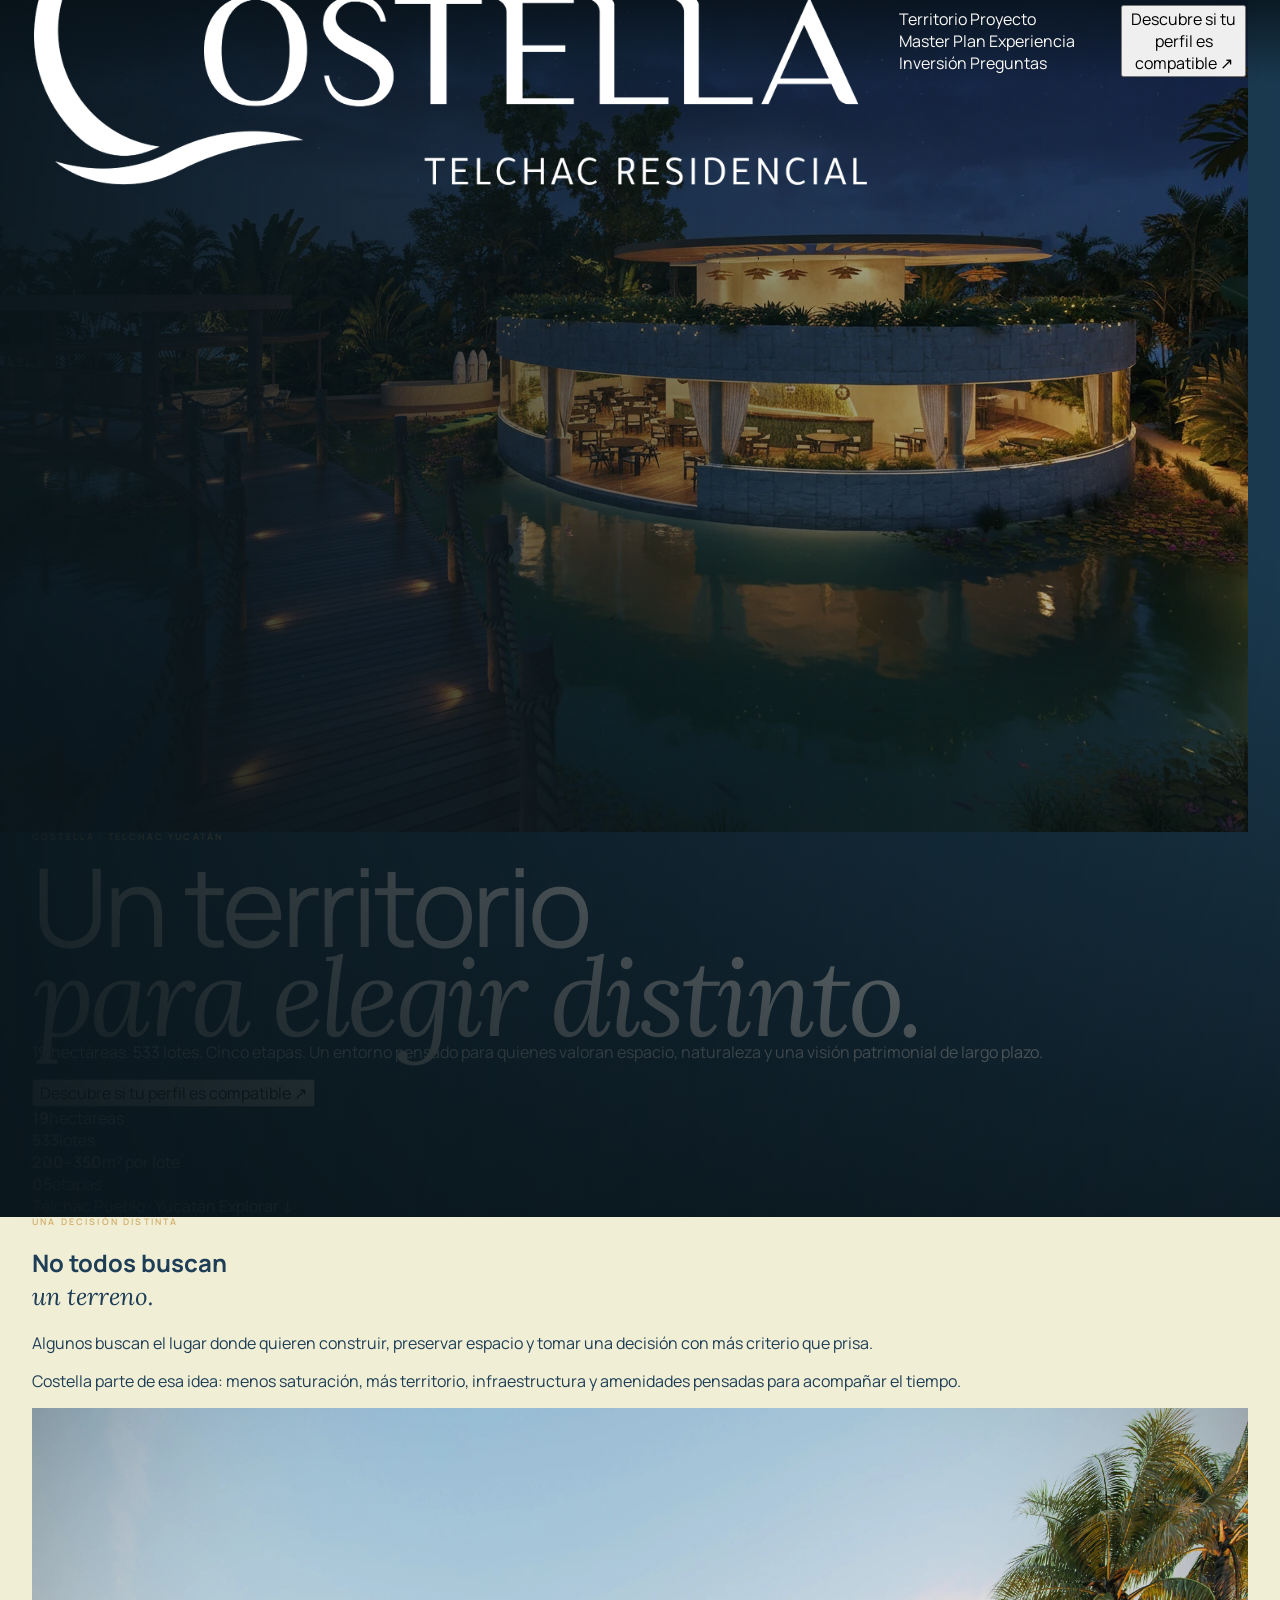
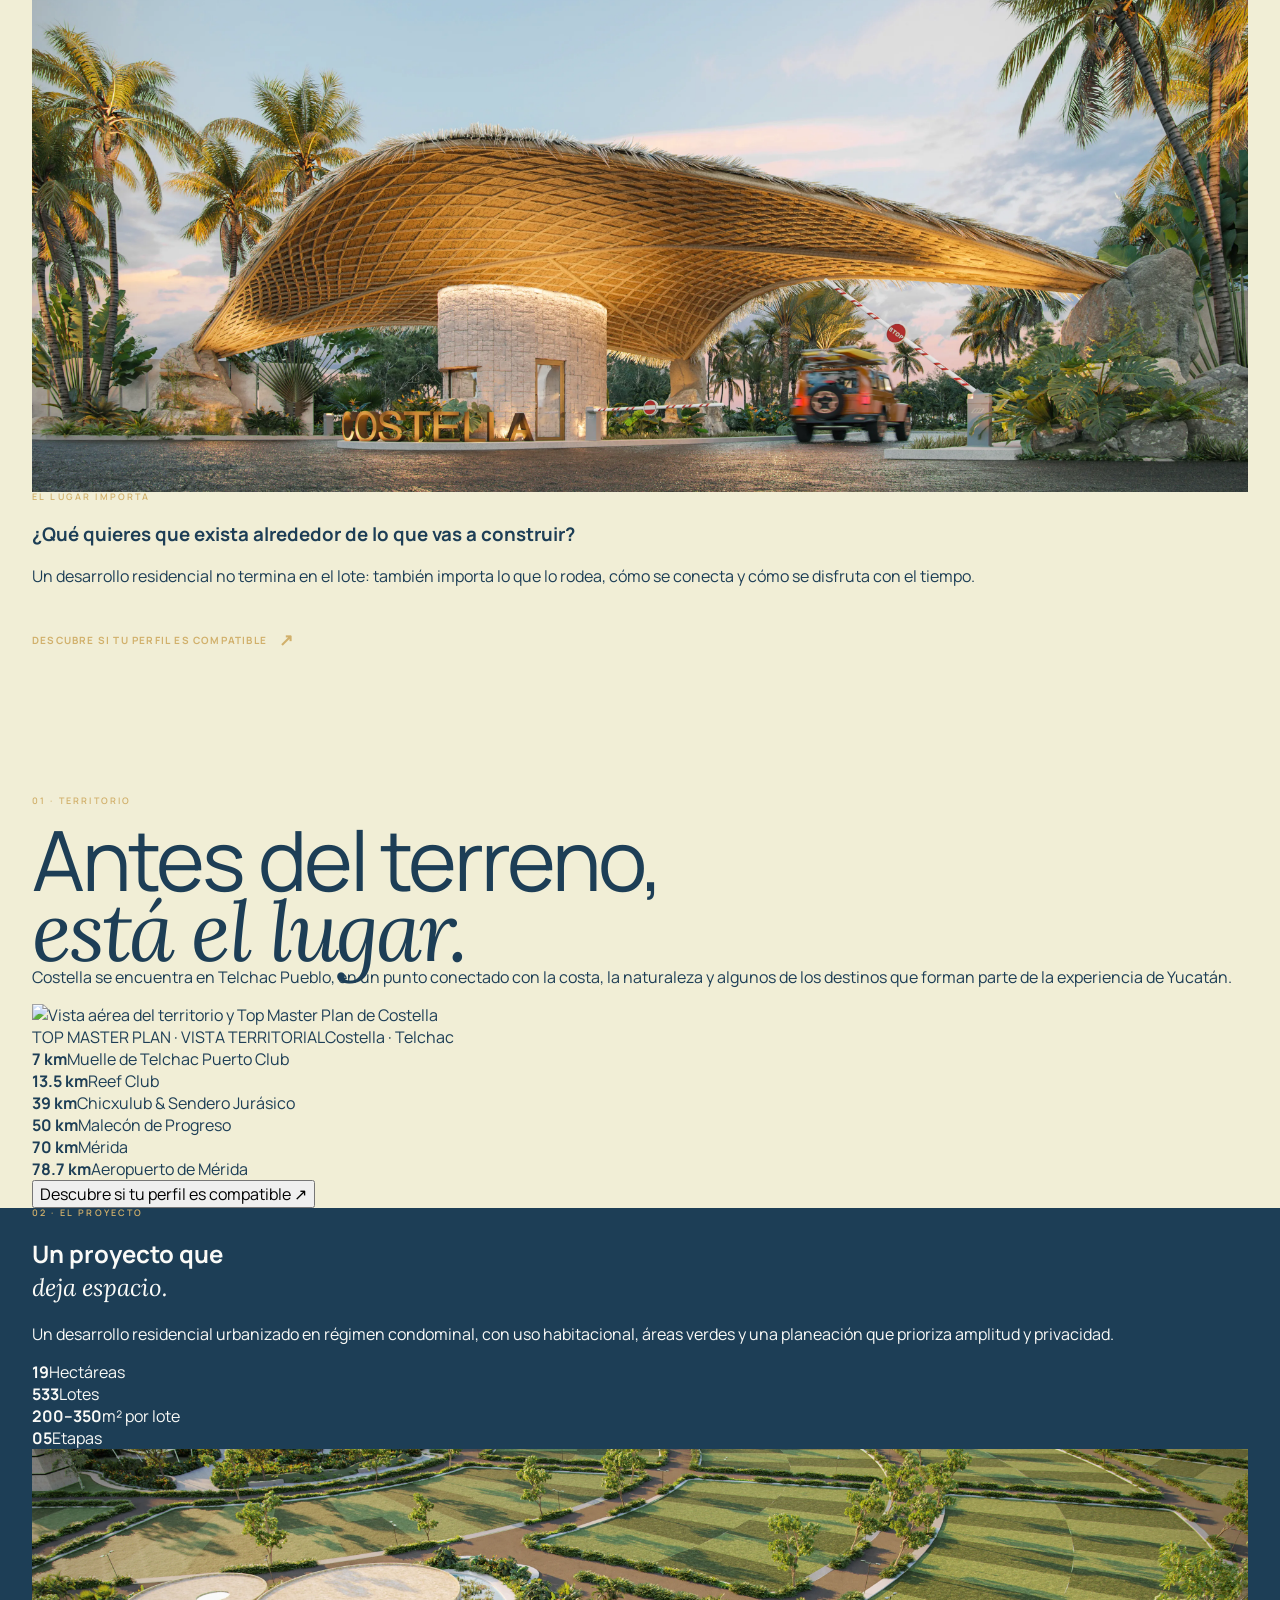
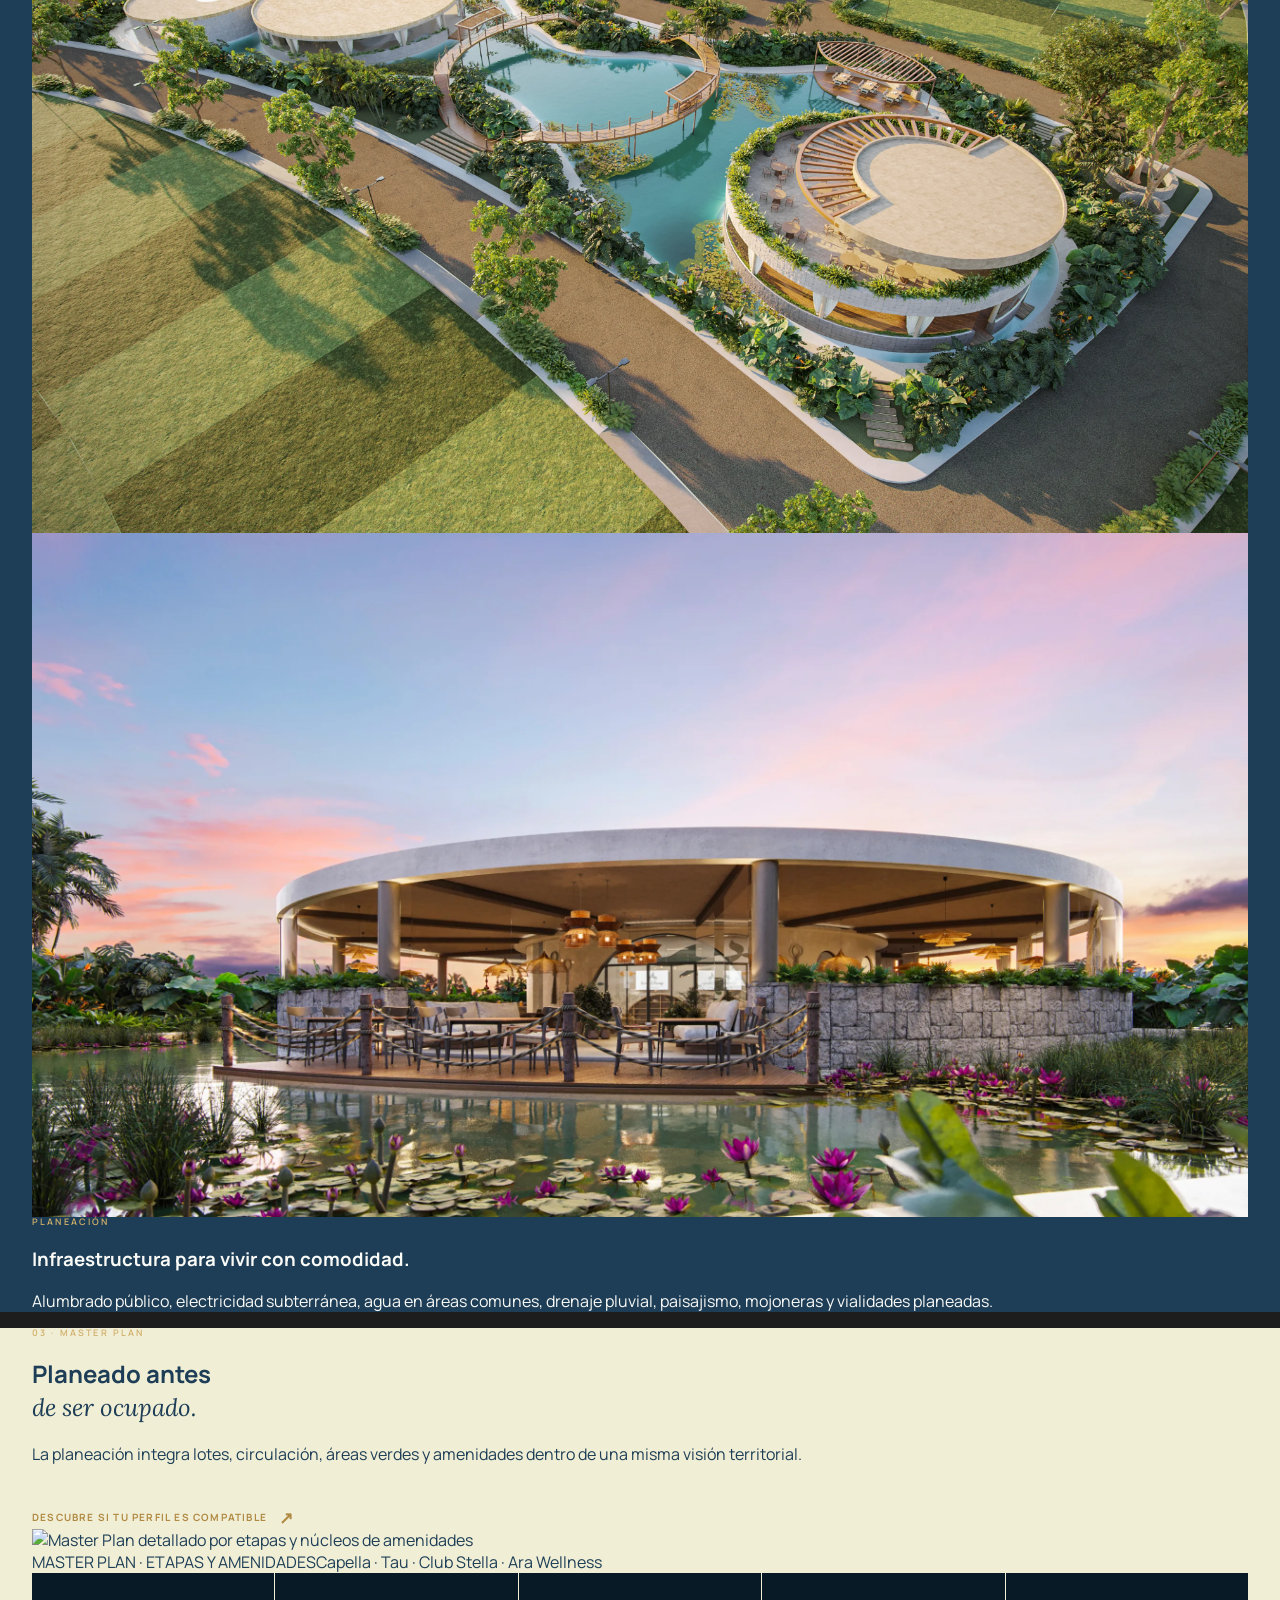
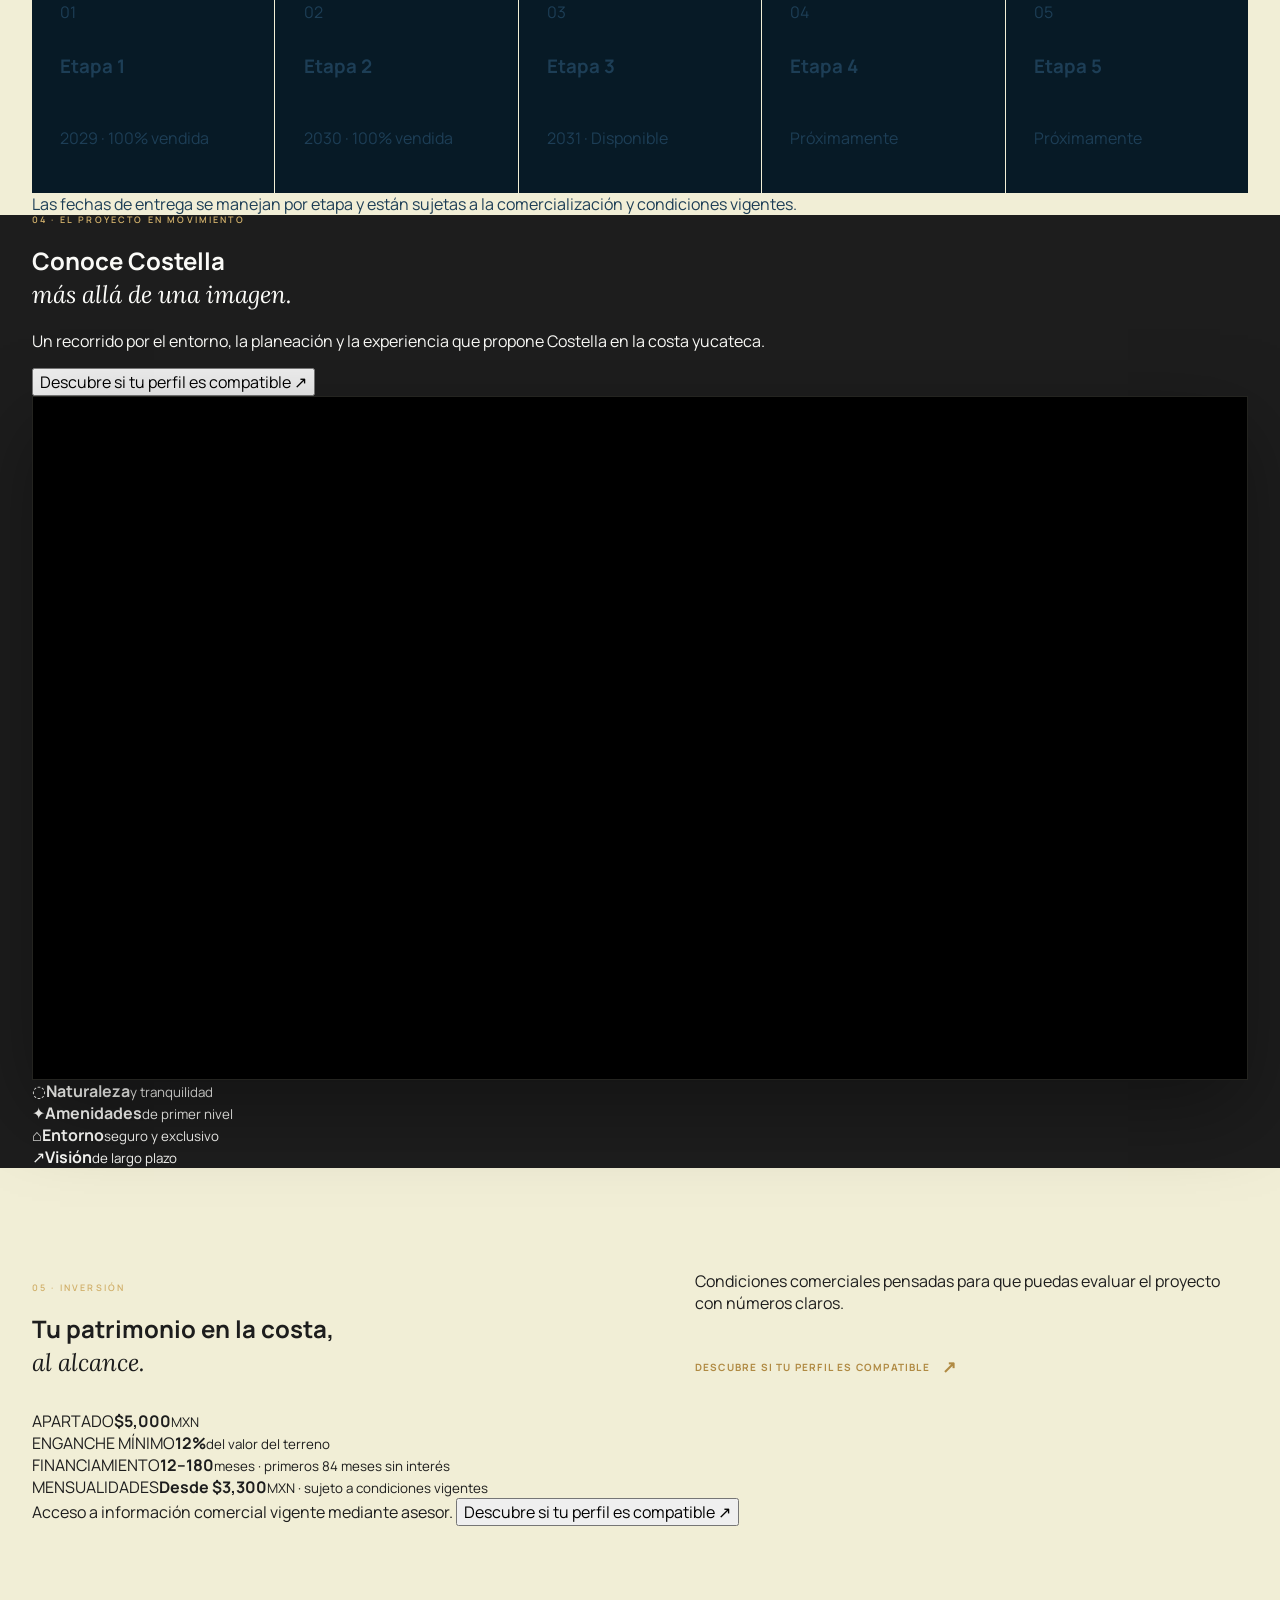
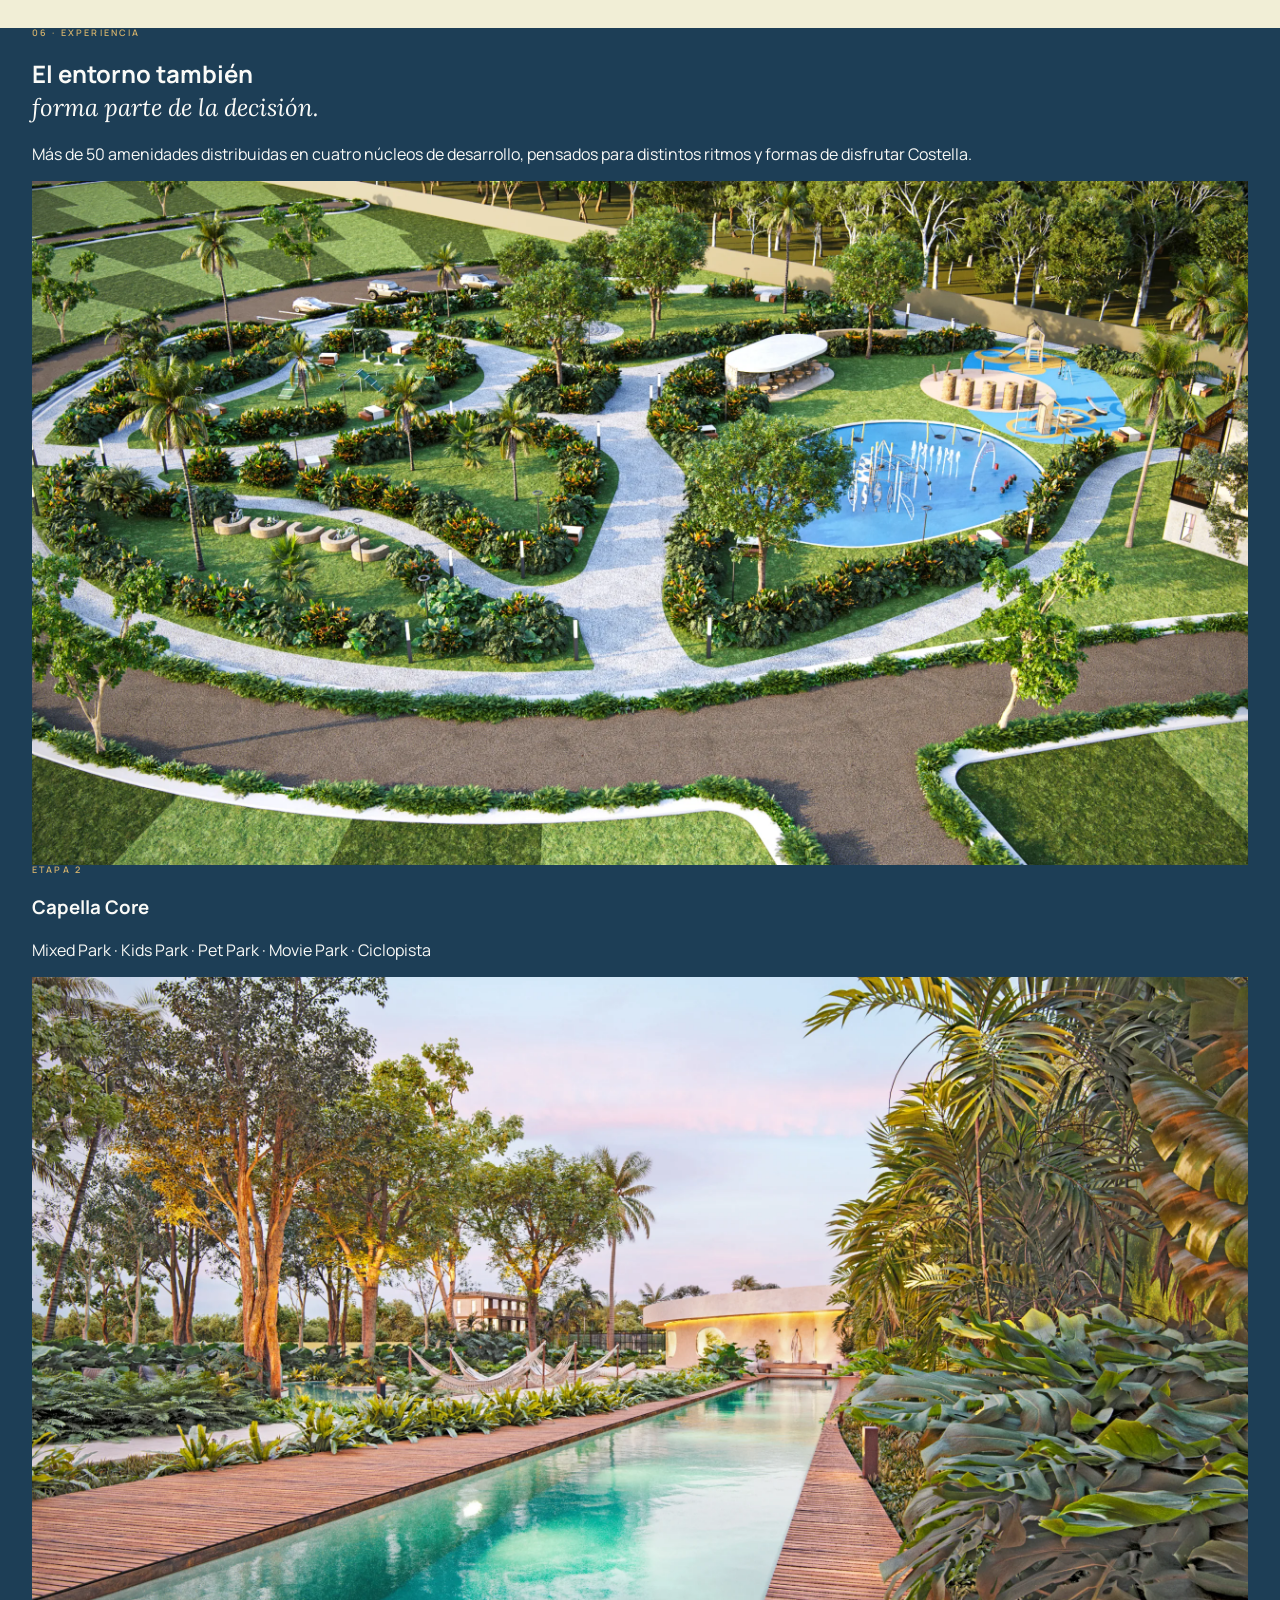
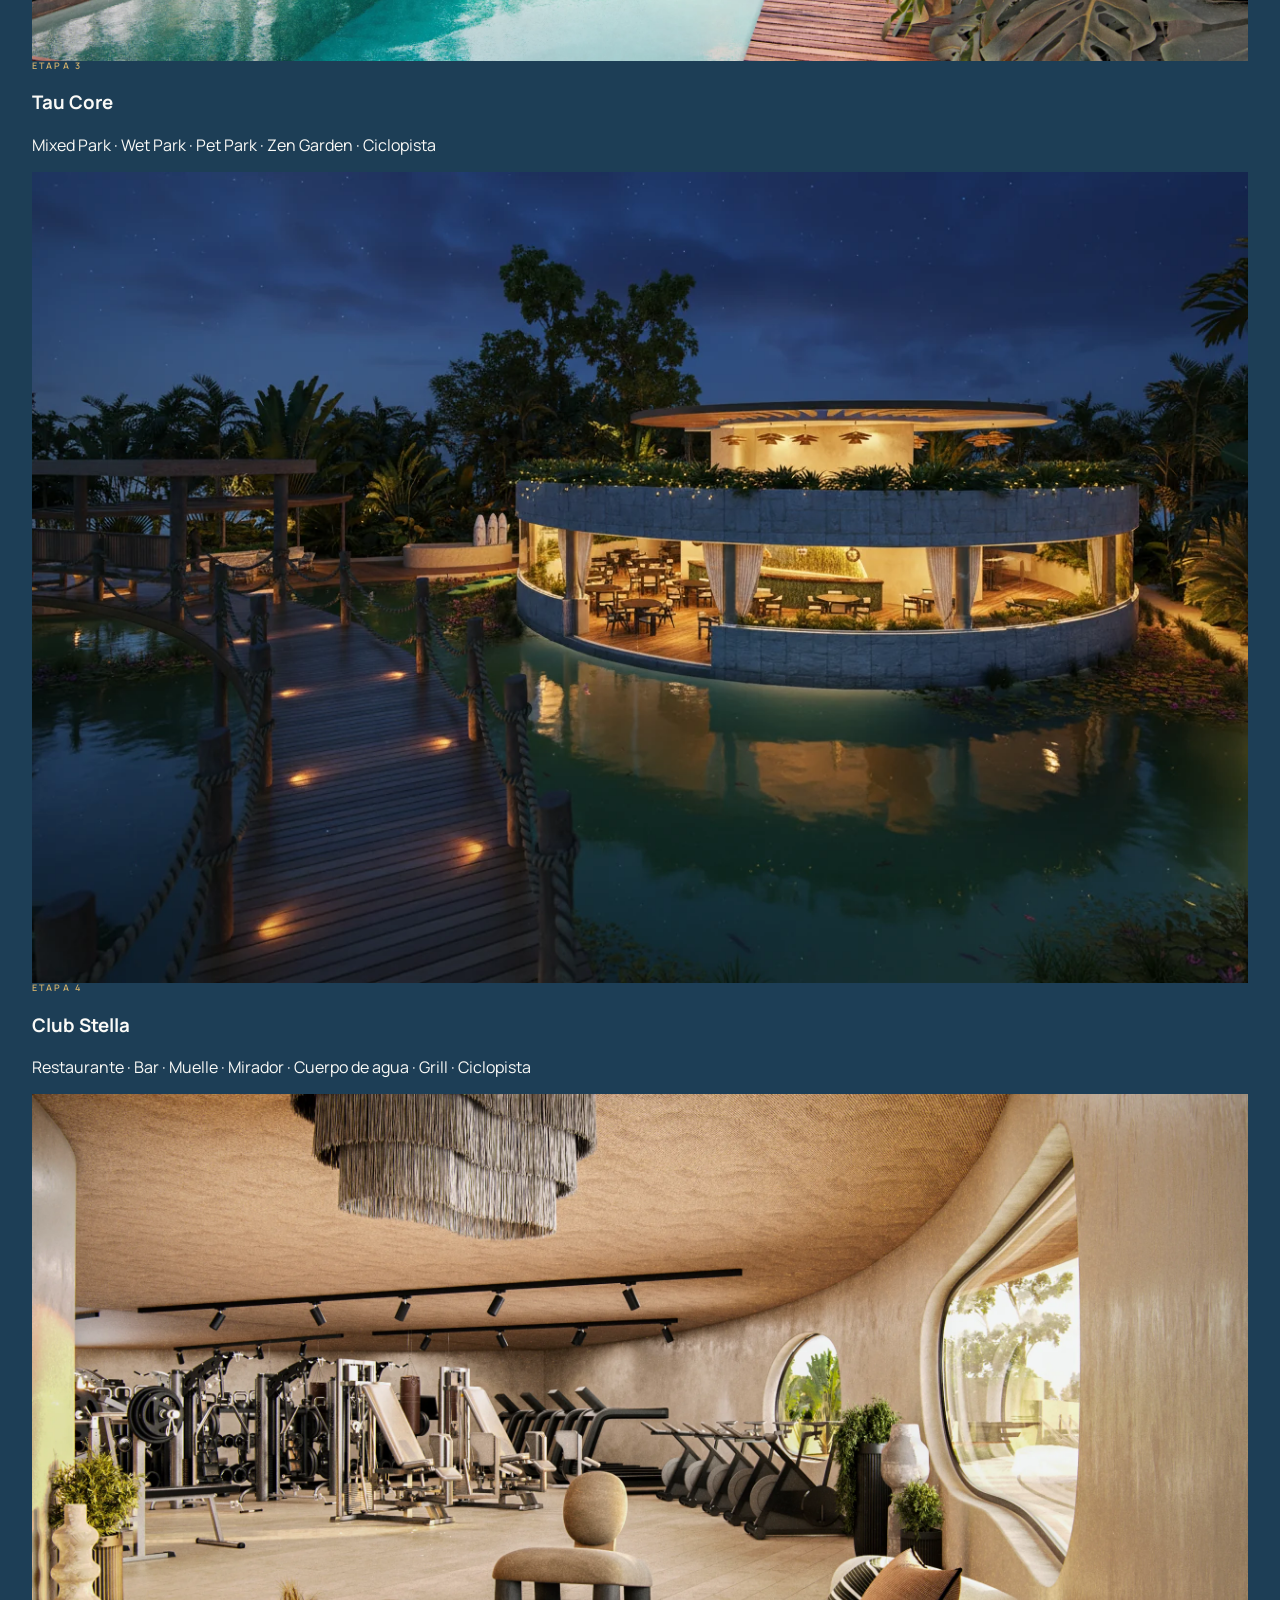
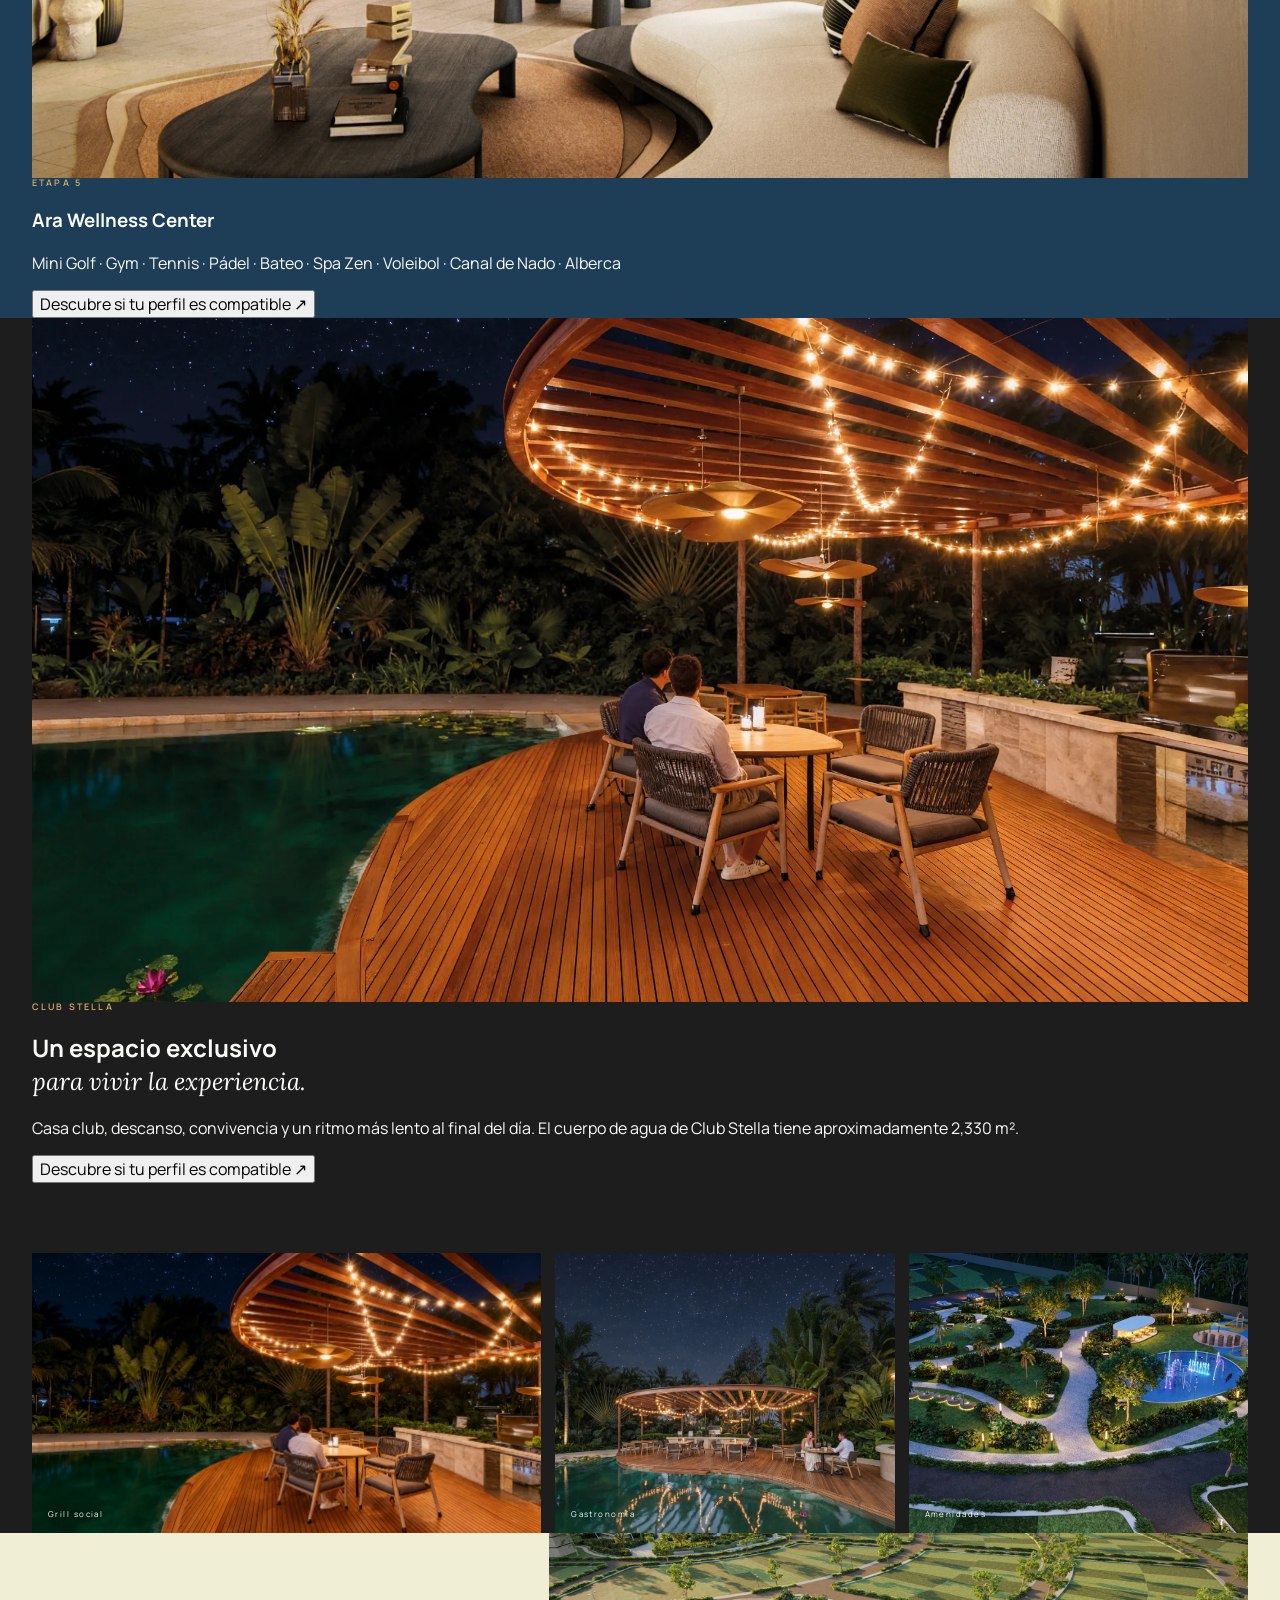
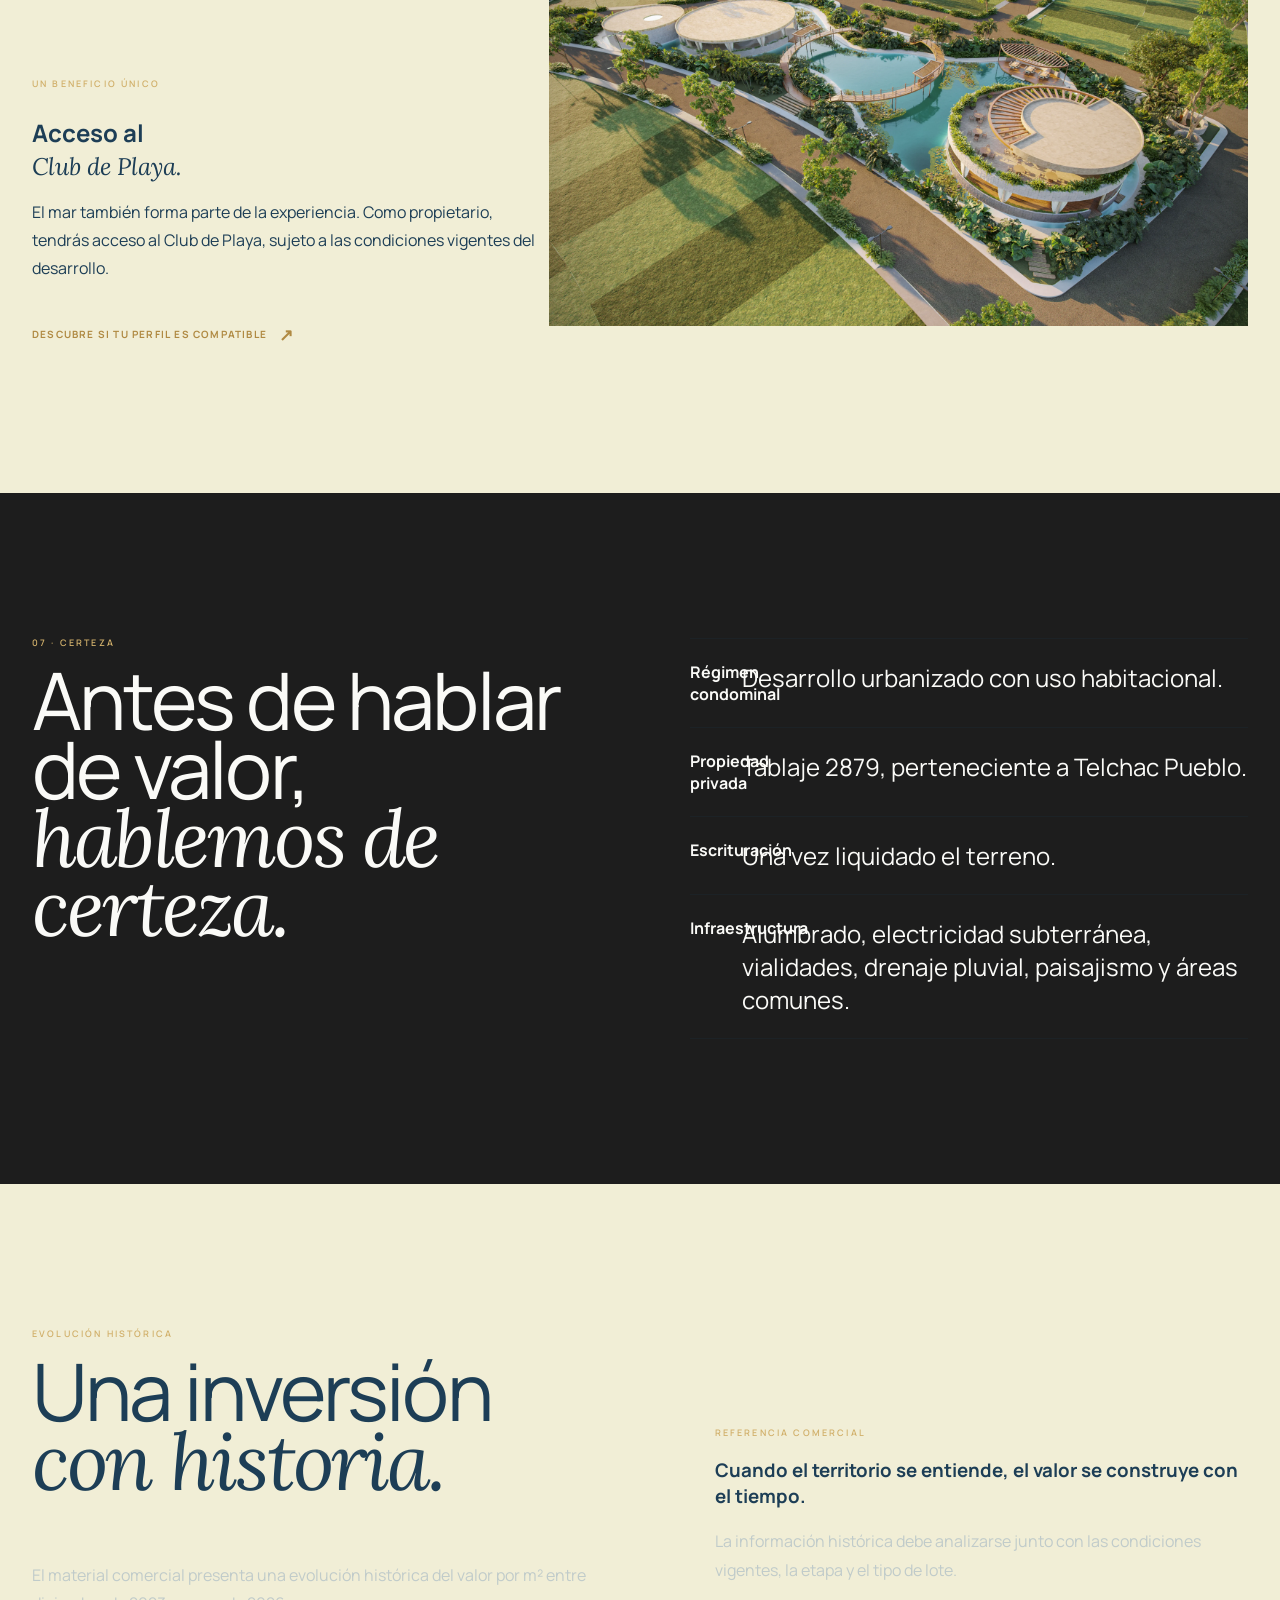
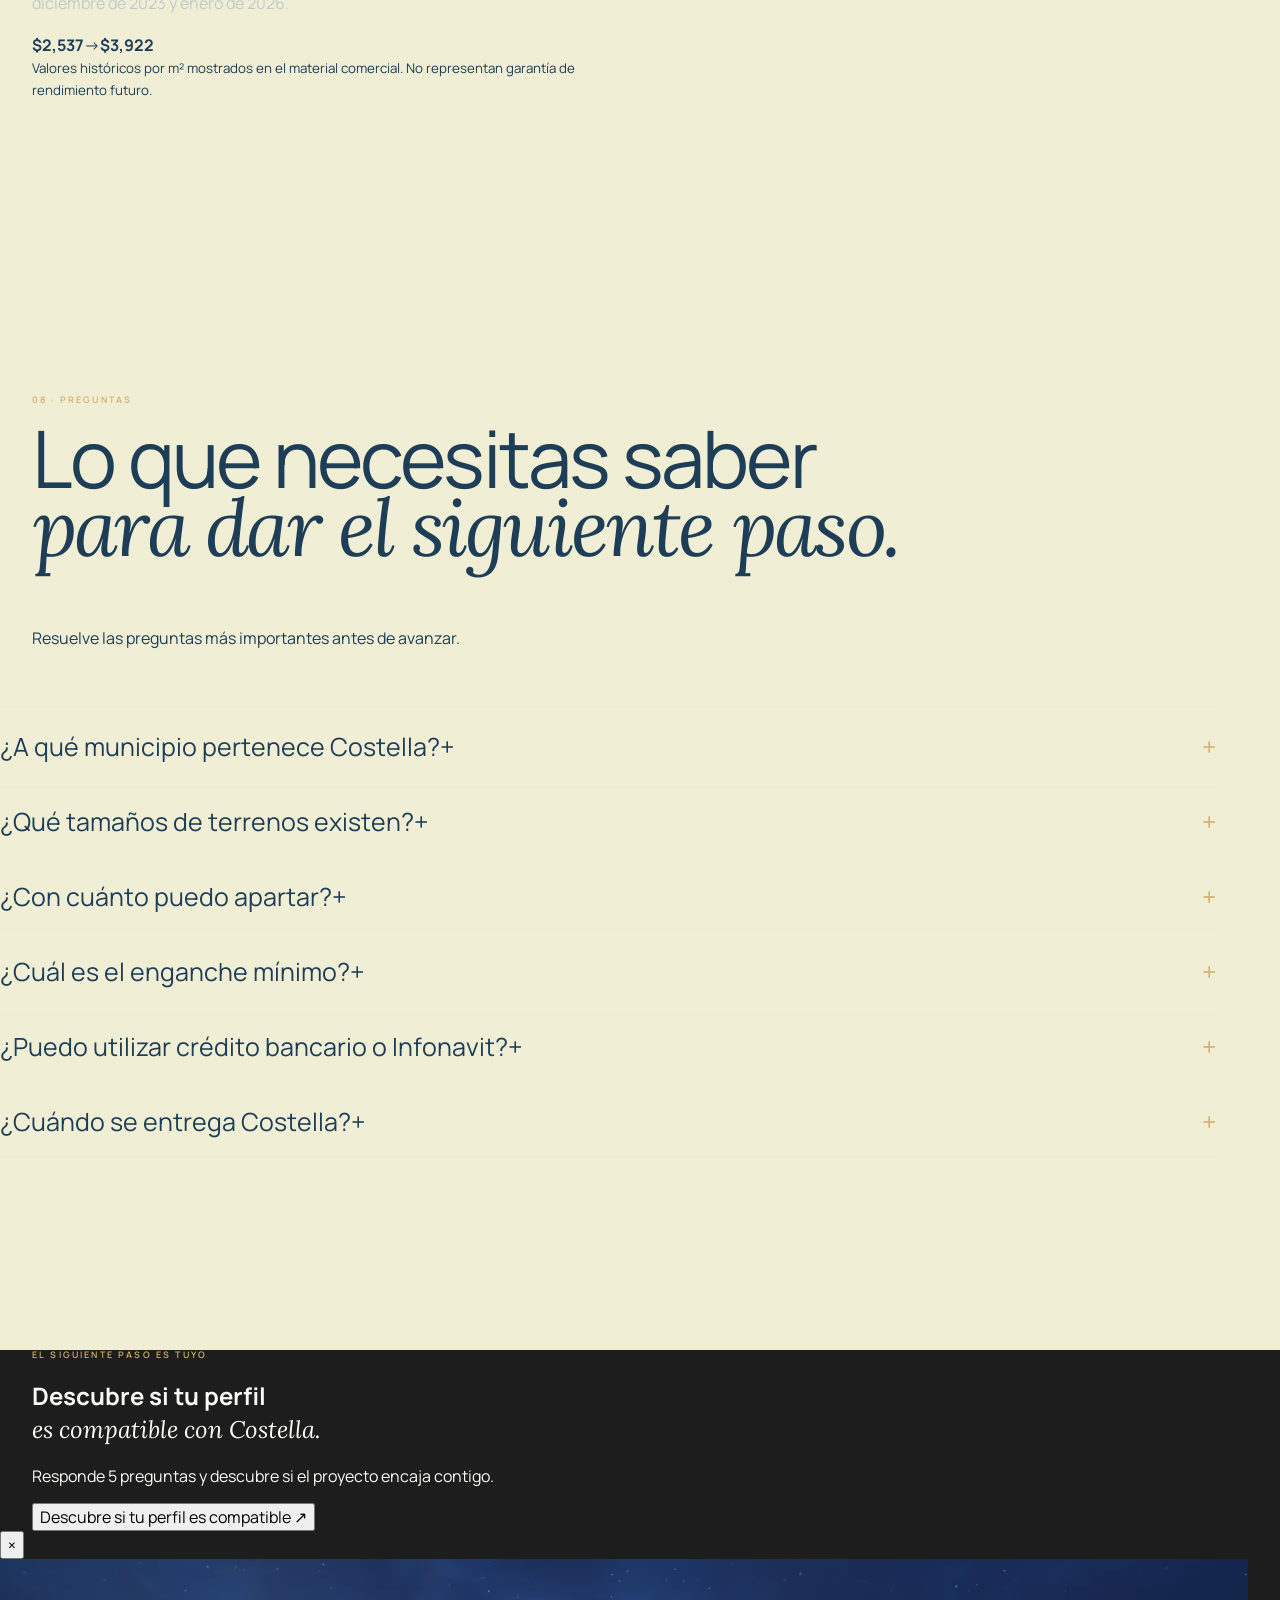
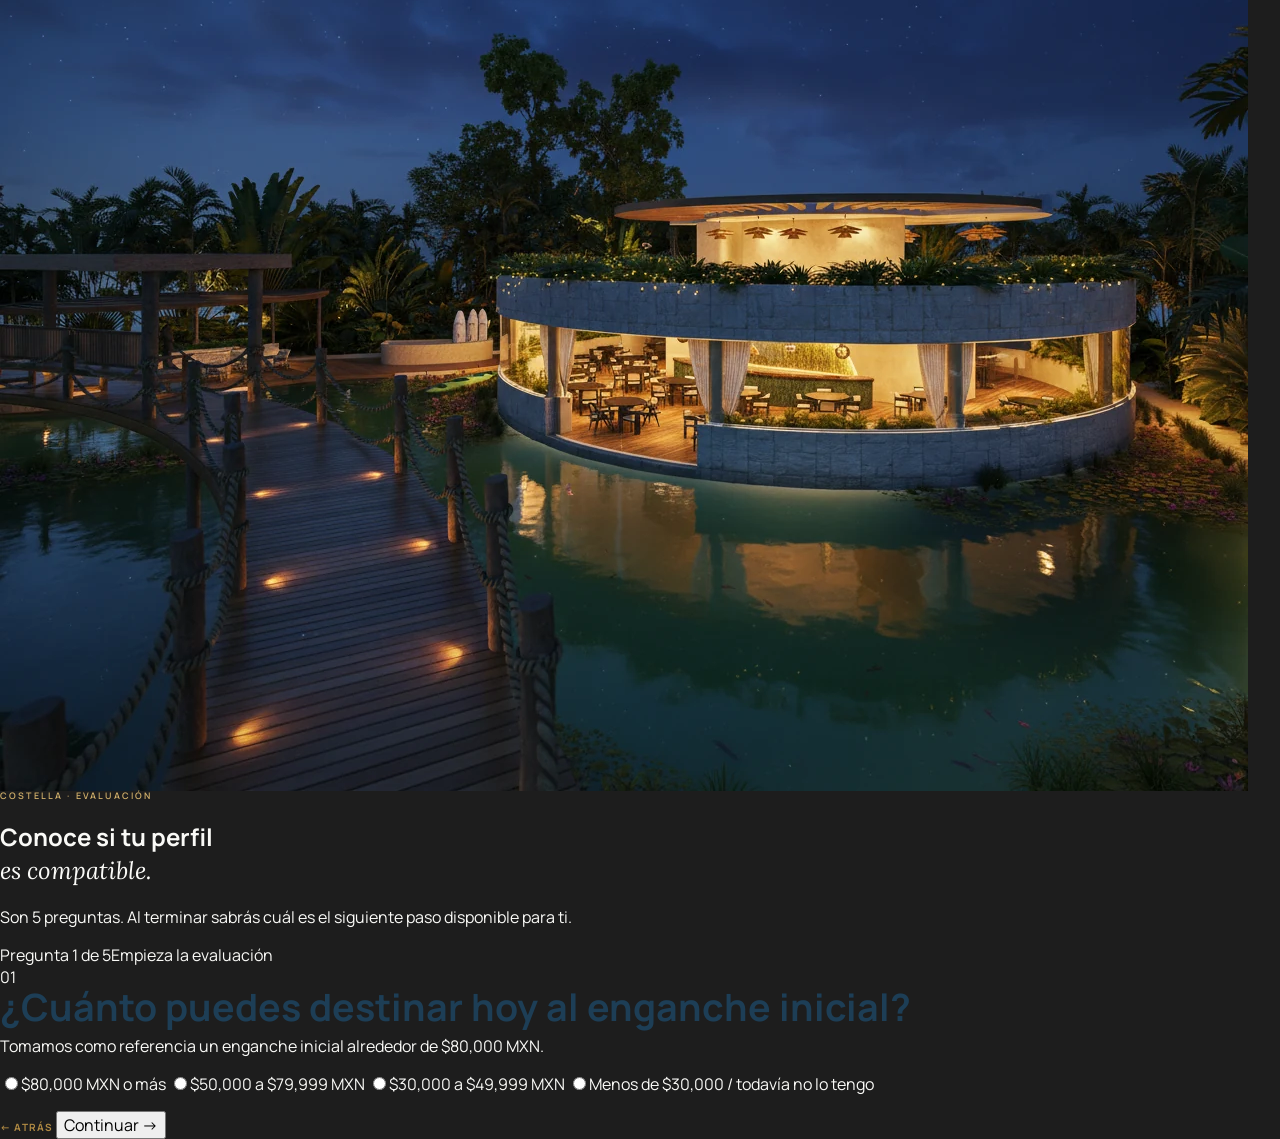
==== commit 02761d30: "Costella V7" ====
--- a/index.html
+++ b/index.html
@@ -1,464 +1,413 @@
 <!doctype html>
 <html lang="es">
 <head>
-  <meta charset="utf-8">
-  <meta name="viewport" content="width=device-width,initial-scale=1,viewport-fit=cover">
-  <meta name="theme-color" content="#0b1c28">
-  <meta name="description" content="Costella Telchac Residencial — una comunidad residencial pensada alrededor del territorio, la planeación y una visión patrimonial de largo plazo.">
-  <title>Costella Telchac Residencial</title>
-  <link rel="preconnect" href="https://fonts.googleapis.com">
-  <link rel="preconnect" href="https://fonts.gstatic.com" crossorigin>
-  <link href="https://fonts.googleapis.com/css2?family=Lora:ital,wght@0,400;0,500;1,400;1,500&family=Manrope:wght@400;500;600;700&display=swap" rel="stylesheet">
-  <link rel="stylesheet" href="/css/style.css">
+<meta charset="utf-8">
+<meta name="viewport" content="width=device-width,initial-scale=1,viewport-fit=cover">
+<meta name="theme-color" content="#07131b">
+<meta name="description" content="Costella Telchac Residencial. Terrenos residenciales en Telchac, Yucatán, con planeación, naturaleza, amenidades y visión patrimonial.">
+<title>Costella · Telchac Residencial</title>
+<link rel="preconnect" href="https://fonts.googleapis.com">
+<link rel="preconnect" href="https://fonts.gstatic.com" crossorigin>
+<link href="https://fonts.googleapis.com/css2?family=Lora:ital,wght@0,400;0,500;1,400;1,500&family=Manrope:wght@400;500;600;700;800&display=swap" rel="stylesheet">
+<link rel="stylesheet" href="/css/style.css">
 </head>
 <body>
-  <div class="page-progress"><span id="pageProgress"></span></div>
-
-  <header class="site-header" id="siteHeader">
-    <a class="brand" href="#top" aria-label="Costella Telchac">
-      <img src="/assets/brand/costella-logo-white.png" alt="Costella Telchac Residencial">
-    </a>
-    <nav class="nav">
-      <a href="#territorio">Territorio</a>
-      <a href="#proyecto">Proyecto</a>
-      <a href="#masterplan">Master Plan</a>
-      <a href="#experiencia">Experiencia</a>
-      <a href="#inversion">Inversión</a>
-      <a href="#preguntas">Preguntas</a>
-    </nav>
-    <button class="cta cta-small js-qualify">Descubre si tu perfil es compatible <span>↗</span></button>
-  </header>
-
-  <main id="top">
-
-    <!-- HERO -->
-    <section class="hero section-dark">
-      <div class="hero-media">
-        <img src="/assets/renders/night/entrada-nocturna.webp" alt="Acceso nocturno a Costella Telchac" fetchpriority="high">
+<div class="scroll-progress"><span id="scrollProgress"></span></div>
+
+<header class="site-header" id="siteHeader">
+  <a class="brand" href="#top"><img src="/assets/brand/costella-logo-white.png" alt="Costella Telchac Residencial"></a>
+  <nav class="nav" aria-label="Principal">
+    <a href="#territorio">Territorio</a>
+    <a href="#proyecto">Proyecto</a>
+    <a href="#masterplan">Master Plan</a>
+    <a href="#experiencia">Experiencia</a>
+    <a href="#inversion">Inversión</a>
+    <a href="#preguntas">Preguntas</a>
+  </nav>
+  <button class="cta cta-gold cta-head js-qualify">Descubre si tu perfil es compatible <span>↗</span></button>
+</header>
+
+<main id="top">
+
+<section class="hero section-night">
+  <div class="hero-image"><img src="/assets/renders/night/club-stella-laguna-night.webp" alt="Club Stella de noche"></div>
+  <div class="hero-shade"></div>
+  <div class="container hero-layout">
+    <div class="hero-copy">
+      <div class="eyebrow eyebrow-light">COSTELLA · TELCHAC YUCATÁN</div>
+      <h1>Un territorio<br><em>para elegir distinto.</em></h1>
+      <p>19 hectáreas. 533 lotes. Cinco etapas. Un entorno pensado para quienes valoran espacio, naturaleza y una visión patrimonial de largo plazo.</p>
+      <button class="cta cta-gold cta-xl js-qualify">Descubre si tu perfil es compatible <span>↗</span></button>
+    </div>
+    <div class="hero-aside">
+      <div class="micro-stat"><strong>19</strong><span>hectáreas</span></div>
+      <div class="micro-stat"><strong>533</strong><span>lotes</span></div>
+      <div class="micro-stat"><strong>200–350</strong><span>m² por lote</span></div>
+      <div class="micro-stat"><strong>05</strong><span>etapas</span></div>
+    </div>
+  </div>
+  <div class="hero-bottom container">
+    <span>Telchac Pueblo · Yucatán</span>
+    <a href="#territorio">Explorar ↓</a>
+  </div>
+</section>
+
+<section class="manifest section-cream">
+  <div class="container editorial-head">
+    <div>
+      <div class="eyebrow">UNA DECISIÓN DISTINTA</div>
+      <h2>No todos buscan<br><em>un terreno.</em></h2>
+    </div>
+    <div class="editorial-copy">
+      <p class="lead">Algunos buscan el lugar donde quieren construir, preservar espacio y tomar una decisión con más criterio que prisa.</p>
+      <div class="copy-line"></div>
+      <p>Costella parte de esa idea: menos saturación, más territorio, infraestructura y amenidades pensadas para acompañar el tiempo.</p>
+    </div>
+  </div>
+
+  <div class="container split-feature">
+    <div class="feature-image tall"><img src="/assets/renders/day/caseta.webp" alt="Acceso principal de Costella"></div>
+    <div class="feature-copy dark-card">
+      <div class="eyebrow eyebrow-light">EL LUGAR IMPORTA</div>
+      <h3>¿Qué quieres que exista alrededor de lo que vas a construir?</h3>
+      <p>Un desarrollo residencial no termina en el lote: también importa lo que lo rodea, cómo se conecta y cómo se disfruta con el tiempo.</p>
+      <button class="text-link light js-qualify">Descubre si tu perfil es compatible <span>↗</span></button>
+    </div>
+  </div>
+</section>
+
+<section id="territorio" class="territory section-cream">
+  <div class="container section-kicker">
+    <div class="eyebrow">01 · TERRITORIO</div>
+    <h2>Antes del terreno,<br><em>está el lugar.</em></h2>
+    <p>Costella se encuentra en Telchac Pueblo, en un punto conectado con la costa, la naturaleza y algunos de los destinos que forman parte de la experiencia de Yucatán.</p>
+  </div>
+
+  <div class="container image-wide">
+    <img src="/assets/renders/day/top-master-plan.webp" alt="Vista aérea del territorio y Top Master Plan de Costella" loading="lazy">
+    <div class="image-caption"><span>TOP MASTER PLAN · VISTA TERRITORIAL</span><span>Costella · Telchac</span></div>
+  </div>
+
+  <div class="container metrics-grid">
+    <div><strong>7 km</strong><span>Muelle de Telchac Puerto Club</span></div>
+    <div><strong>13.5 km</strong><span>Reef Club</span></div>
+    <div><strong>39 km</strong><span>Chicxulub & Sendero Jurásico</span></div>
+    <div><strong>50 km</strong><span>Malecón de Progreso</span></div>
+    <div><strong>70 km</strong><span>Mérida</span></div>
+    <div><strong>78.7 km</strong><span>Aeropuerto de Mérida</span></div>
+  </div>
+
+  <div class="container cta-row">
+    <button class="cta cta-navy cta-large js-qualify">Descubre si tu perfil es compatible <span>↗</span></button>
+  </div>
+</section>
+
+<section id="proyecto" class="project section-night">
+  <div class="container section-kicker light">
+    <div class="eyebrow eyebrow-light">02 · EL PROYECTO</div>
+    <h2>Un proyecto que<br><em>deja espacio.</em></h2>
+    <p>Un desarrollo residencial urbanizado en régimen condominal, con uso habitacional, áreas verdes y una planeación que prioriza amplitud y privacidad.</p>
+  </div>
+
+  <div class="container stats-band">
+    <div><strong>19</strong><span>Hectáreas</span></div>
+    <div><strong>533</strong><span>Lotes</span></div>
+    <div><strong>200–350</strong><span>m² por lote</span></div>
+    <div><strong>05</strong><span>Etapas</span></div>
+  </div>
+
+  <div class="container collage-grid">
+    <div class="collage-large"><img src="/assets/renders/day/aerea-club.webp" alt="Vista aérea del proyecto"></div>
+    <div class="collage-small"><img src="/assets/renders/day/family-club.webp" alt="Espacios familiares"></div>
+    <div class="collage-copy">
+      <div class="eyebrow eyebrow-light">PLANEACIÓN</div>
+      <h3>Infraestructura para vivir con comodidad.</h3>
+      <p>Alumbrado público, electricidad subterránea, agua en áreas comunes, drenaje pluvial, paisajismo, mojoneras y vialidades planeadas.</p>
+    </div>
+  </div>
+</section>
+
+<section id="masterplan" class="master section-cream">
+  <div class="container editorial-head">
+    <div>
+      <div class="eyebrow">03 · MASTER PLAN</div>
+      <h2>Planeado antes<br><em>de ser ocupado.</em></h2>
+    </div>
+    <div class="editorial-copy">
+      <p class="lead">La planeación integra lotes, circulación, áreas verdes y amenidades dentro de una misma visión territorial.</p>
+      <button class="text-link dark js-qualify">Descubre si tu perfil es compatible <span>↗</span></button>
+    </div>
+  </div>
+
+  <div class="container image-wide master-detail">
+    <img src="/assets/renders/day/master-plan-detail.webp" alt="Master Plan detallado por etapas y núcleos de amenidades" loading="lazy">
+    <div class="image-caption"><span>MASTER PLAN · ETAPAS Y AMENIDADES</span><span>Capella · Tau · Club Stella · Ara Wellness</span></div>
+  </div>
+
+  <div class="container stage-grid">
+    <article><div class="stage-no">01</div><h3>Etapa 1</h3><p>2029 · 100% vendida</p></article>
+    <article><div class="stage-no">02</div><h3>Etapa 2</h3><p>2030 · 100% vendida</p></article>
+    <article class="available"><div class="stage-no">03</div><h3>Etapa 3</h3><p>2031 · Disponible</p></article>
+    <article><div class="stage-no">04</div><h3>Etapa 4</h3><p>Próximamente</p></article>
+    <article><div class="stage-no">05</div><h3>Etapa 5</h3><p>Próximamente</p></article>
+  </div>
+
+  <div class="container legal-note">Las fechas de entrega se manejan por etapa y están sujetas a la comercialización y condiciones vigentes.</div>
+</section>
+
+<section class="video section-deep">
+  <div class="container video-grid">
+    <div class="video-copy">
+      <div class="eyebrow eyebrow-light">04 · EL PROYECTO EN MOVIMIENTO</div>
+      <h2>Conoce Costella<br><em>más allá de una imagen.</em></h2>
+      <p>Un recorrido por el entorno, la planeación y la experiencia que propone Costella en la costa yucateca.</p>
+      <button class="cta cta-light js-qualify">Descubre si tu perfil es compatible <span>↗</span></button>
+    </div>
+    <div class="video-frame">
+      <iframe src="https://www.youtube-nocookie.com/embed/GN3wHvDtAbM?rel=0&modestbranding=1" title="Conoce Costella Telchac" loading="lazy" allow="accelerometer; autoplay; clipboard-write; encrypted-media; gyroscope; picture-in-picture; web-share" allowfullscreen></iframe>
+    </div>
+  </div>
+  <div class="container icon-strip">
+    <div><span>◌</span><strong>Naturaleza</strong><small>y tranquilidad</small></div>
+    <div><span>✦</span><strong>Amenidades</strong><small>de primer nivel</small></div>
+    <div><span>⌂</span><strong>Entorno</strong><small>seguro y exclusivo</small></div>
+    <div><span>↗</span><strong>Visión</strong><small>de largo plazo</small></div>
+  </div>
+</section>
+
+<section id="inversion" class="investment section-cream">
+  <div class="container investment-head">
+    <div>
+      <div class="eyebrow">05 · INVERSIÓN</div>
+      <h2>Tu patrimonio en la costa,<br><em>al alcance.</em></h2>
+    </div>
+    <div class="investment-copy">
+      <p>Condiciones comerciales pensadas para que puedas evaluar el proyecto con números claros.</p>
+      <button class="text-link dark js-qualify">Descubre si tu perfil es compatible <span>↗</span></button>
+    </div>
+  </div>
+
+  <div class="container finance-grid">
+    <div class="finance-card"><span>APARTADO</span><strong>$5,000</strong><small>MXN</small></div>
+    <div class="finance-card"><span>ENGANCHE MÍNIMO</span><strong>12%</strong><small>del valor del terreno</small></div>
+    <div class="finance-card"><span>FINANCIAMIENTO</span><strong>12–180</strong><small>meses · primeros 84 meses sin interés</small></div>
+    <div class="finance-card emphasis"><span>MENSUALIDADES</span><strong>Desde $3,300</strong><small>MXN · sujeto a condiciones vigentes</small></div>
+  </div>
+
+  <div class="container financing-foot">
+    <span>Acceso a información comercial vigente mediante asesor.</span>
+    <button class="cta cta-navy js-qualify">Descubre si tu perfil es compatible <span>↗</span></button>
+  </div>
+</section>
+
+<section id="experiencia" class="amenities section-night">
+  <div class="container section-kicker light">
+    <div class="eyebrow eyebrow-light">06 · EXPERIENCIA</div>
+    <h2>El entorno también<br><em>forma parte de la decisión.</em></h2>
+    <p>Más de 50 amenidades distribuidas en cuatro núcleos de desarrollo, pensados para distintos ritmos y formas de disfrutar Costella.</p>
+  </div>
+
+  <div class="container amenity-grid">
+    <article class="amenity-card">
+      <img src="/assets/renders/day/parque.webp" alt="Capella Core" loading="lazy">
+      <div><div class="eyebrow eyebrow-light">ETAPA 2</div><h3>Capella Core</h3><p>Mixed Park · Kids Park · Pet Park · Movie Park · Ciclopista</p></div>
+    </article>
+    <article class="amenity-card">
+      <img src="/assets/renders/day/canal-nado.webp" alt="Tau Core" loading="lazy">
+      <div><div class="eyebrow eyebrow-light">ETAPA 3</div><h3>Tau Core</h3><p>Mixed Park · Wet Park · Pet Park · Zen Garden · Ciclopista</p></div>
+    </article>
+    <article class="amenity-card featured">
+      <img src="/assets/renders/night/club-stella-laguna-night.webp" alt="Club Stella de noche" loading="lazy">
+      <div><div class="eyebrow eyebrow-light">ETAPA 4</div><h3>Club Stella</h3><p>Restaurante · Bar · Muelle · Mirador · Cuerpo de agua · Grill · Ciclopista</p></div>
+    </article>
+    <article class="amenity-card">
+      <img src="/assets/renders/day/gym.webp" alt="Ara Wellness Center" loading="lazy">
+      <div><div class="eyebrow eyebrow-light">ETAPA 5</div><h3>Ara Wellness Center</h3><p>Mini Golf · Gym · Tennis · Pádel · Bateo · Spa Zen · Voleibol · Canal de Nado · Alberca</p></div>
+    </article>
+  </div>
+
+  <div class="container section-cta-dark"><button class="cta cta-gold cta-large js-qualify">Descubre si tu perfil es compatible <span>↗</span></button></div>
+</section>
+
+<section class="club section-deep">
+  <div class="container club-hero">
+    <div class="club-image"><img src="/assets/renders/night/club-nocturno.webp" alt="Club Stella de noche" loading="lazy"></div>
+    <div class="club-copy">
+      <div class="eyebrow eyebrow-light">CLUB STELLA</div>
+      <h2>Un espacio exclusivo<br><em>para vivir la experiencia.</em></h2>
+      <p>Casa club, descanso, convivencia y un ritmo más lento al final del día. El cuerpo de agua de Club Stella tiene aproximadamente 2,330 m².</p>
+      <button class="cta cta-light js-qualify">Descubre si tu perfil es compatible <span>↗</span></button>
+    </div>
+  </div>
+
+  <div class="container gallery-grid">
+    <figure><img src="/assets/renders/night/grill-social-night.webp" alt="Grill social nocturno"><figcaption>Grill social</figcaption></figure>
+    <figure><img src="/assets/renders/night/grill-dining-night.webp" alt="Experiencia gastronómica nocturna"><figcaption>Gastronomía</figcaption></figure>
+    <figure><img src="/assets/renders/night/amenities-night.webp" alt="Amenidades nocturnas"><figcaption>Amenidades</figcaption></figure>
+  </div>
+</section>
+
+<section class="beach section-cream">
+  <div class="container beach-grid">
+    <div class="beach-copy">
+      <div class="eyebrow">UN BENEFICIO ÚNICO</div>
+      <h2>Acceso al<br><em>Club de Playa.</em></h2>
+      <p>El mar también forma parte de la experiencia. Como propietario, tendrás acceso al Club de Playa, sujeto a las condiciones vigentes del desarrollo.</p>
+      <button class="text-link dark js-qualify">Descubre si tu perfil es compatible <span>↗</span></button>
+    </div>
+    <div class="beach-image"><img src="/assets/renders/day/aerea-club.webp" alt="Entorno costero de Costella" loading="lazy"></div>
+  </div>
+</section>
+
+<section class="certainty section-dark">
+  <div class="container certainty-grid">
+    <div>
+      <div class="eyebrow eyebrow-light">07 · CERTEZA</div>
+      <h2>Antes de hablar de valor,<br><em>hablemos de certeza.</em></h2>
+    </div>
+    <div class="certainty-list">
+      <div><strong>Régimen condominal</strong><span>Desarrollo urbanizado con uso habitacional.</span></div>
+      <div><strong>Propiedad privada</strong><span>Tablaje 2879, perteneciente a Telchac Pueblo.</span></div>
+      <div><strong>Escrituración</strong><span>Una vez liquidado el terreno.</span></div>
+      <div><strong>Infraestructura</strong><span>Alumbrado, electricidad subterránea, vialidades, drenaje pluvial, paisajismo y áreas comunes.</span></div>
+    </div>
+  </div>
+</section>
+
+<section class="history section-cream">
+  <div class="container history-grid">
+    <div>
+      <div class="eyebrow">EVOLUCIÓN HISTÓRICA</div>
+      <h2>Una inversión<br><em>con historia.</em></h2>
+      <p class="lead">El material comercial presenta una evolución histórica del valor por m² entre diciembre de 2023 y enero de 2026.</p>
+      <div class="history-range"><strong>$2,537</strong><span>→</span><strong>$3,922</strong></div>
+      <small>Valores históricos por m² mostrados en el material comercial. No representan garantía de rendimiento futuro.</small>
+    </div>
+    <div class="history-note">
+      <div class="eyebrow eyebrow-light">REFERENCIA COMERCIAL</div>
+      <h3>Cuando el territorio se entiende, el valor se construye con el tiempo.</h3>
+      <p>La información histórica debe analizarse junto con las condiciones vigentes, la etapa y el tipo de lote.</p>
+    </div>
+  </div>
+</section>
+
+<section id="preguntas" class="faq section-cream">
+  <div class="container editorial-head">
+    <div><div class="eyebrow">08 · PREGUNTAS</div><h2>Lo que necesitas saber<br><em>para dar el siguiente paso.</em></h2></div>
+    <div class="editorial-copy"><p class="lead">Resuelve las preguntas más importantes antes de avanzar.</p></div>
+  </div>
+  <div class="container faq-list">
+    <details><summary>¿A qué municipio pertenece Costella?<span>+</span></summary><p>Al municipio de Telchac Pueblo.</p></details>
+    <details><summary>¿Qué tamaños de terrenos existen?<span>+</span></summary><p>Desde 200 m² hasta 350 m².</p></details>
+    <details><summary>¿Con cuánto puedo apartar?<span>+</span></summary><p>El apartado es de $5,000 MXN.</p></details>
+    <details><summary>¿Cuál es el enganche mínimo?<span>+</span></summary><p>12% sobre el precio del terreno.</p></details>
+    <details><summary>¿Puedo utilizar crédito bancario o Infonavit?<span>+</span></summary><p>No. La adquisición se realiza con recursos propios o mediante el financiamiento del proyecto.</p></details>
+    <details><summary>¿Cuándo se entrega Costella?<span>+</span></summary><p>Por etapas: Etapa 1 en 2029, Etapa 2 en 2030, Etapa 3 en 2031. Etapas 4 y 5 próximamente, sujetas a comercialización.</p></details>
+  </div>
+</section>
+
+<section class="final-cta">
+  <div class="final-bg"></div>
+  <div class="final-overlay"></div>
+  <div class="container final-content">
+    <div class="eyebrow eyebrow-light">EL SIGUIENTE PASO ES TUYO</div>
+    <h2>Descubre si tu perfil<br><em>es compatible con Costella.</em></h2>
+    <p>Responde 5 preguntas y descubre si el proyecto encaja contigo.</p>
+    <button class="cta cta-gold cta-xl js-qualify">Descubre si tu perfil es compatible <span>↗</span></button>
+  </div>
+</section>
+</main>
+
+<!-- Qualification modal -->
+<div class="modal" id="qualifyModal" aria-hidden="true">
+  <div class="modal-backdrop" data-close-modal></div>
+  <div class="modal-shell" role="dialog" aria-modal="true" aria-labelledby="modalTitle">
+    <button class="modal-close" id="qualifyClose" aria-label="Cerrar">×</button>
+    <div class="modal-visual"><img src="/assets/renders/night/club-stella-laguna-night.webp" alt=""></div>
+    <div class="modal-content">
+      <div class="eyebrow">COSTELLA · EVALUACIÓN</div>
+      <h2 id="modalTitle">Conoce si tu perfil<br><em>es compatible.</em></h2>
+      <p class="modal-intro">Son 5 preguntas. Al terminar sabrás cuál es el siguiente paso disponible para ti.</p>
+      <div class="progress-meta"><span id="stepCounter">Pregunta 1 de 5</span><span id="progressText">Empieza la evaluación</span></div>
+      <div class="progress-track"><span id="qualifyProgress"></span></div>
+
+      <form id="qualificationForm">
+        <div class="qualify-step active" data-step="0">
+          <div class="step-no">01</div><h3>¿Cuánto puedes destinar hoy al enganche inicial?</h3>
+          <p class="step-note">Tomamos como referencia un enganche inicial alrededor de $80,000 MXN.</p>
+          <label><input type="radio" name="q1" value="80k-plus"><span>$80,000 MXN o más</span></label>
+          <label><input type="radio" name="q1" value="50-79k"><span>$50,000 a $79,999 MXN</span></label>
+          <label><input type="radio" name="q1" value="30-49k"><span>$30,000 a $49,999 MXN</span></label>
+          <label><input type="radio" name="q1" value="under-30k"><span>Menos de $30,000 / todavía no lo tengo</span></label>
+        </div>
+
+        <div class="qualify-step" data-step="1">
+          <div class="step-no">02</div><h3>¿Para qué buscas un terreno residencial?</h3>
+          <label><input type="radio" name="q2" value="build"><span>Construir mi casa</span></label>
+          <label><input type="radio" name="q2" value="invest"><span>Invertir y construir patrimonio</span></label>
+          <label><input type="radio" name="q2" value="resell"><span>Comprar para vender después</span></label>
+          <label><input type="radio" name="q2" value="explore"><span>Todavía estoy explorando</span></label>
+        </div>
+
+        <div class="qualify-step" data-step="2">
+          <div class="step-no">03</div><h3>¿Qué tan cómodo te resulta un desarrollo con entregas progresivas?</h3>
+          <label><input type="radio" name="q3" value="2029"><span>2029 me funciona</span></label>
+          <label><input type="radio" name="q3" value="2030-plus"><span>Puedo esperar más allá de 2029</span></label>
+          <label><input type="radio" name="q3" value="before-2029"><span>Necesito recibir antes de 2029</span></label>
+          <label><input type="radio" name="q3" value="unknown"><span>Aún no tengo claro el horizonte</span></label>
+        </div>
+
+        <div class="qualify-step" data-step="3">
+          <div class="step-no">04</div><h3>¿Cuándo te gustaría tomar una decisión?</h3>
+          <label><input type="radio" name="q4" value="30-days"><span>En los próximos 30 días</span></label>
+          <label><input type="radio" name="q4" value="1-3-months"><span>En 1 a 3 meses</span></label>
+          <label><input type="radio" name="q4" value="3-6-months"><span>En 3 a 6 meses</span></label>
+          <label><input type="radio" name="q4" value="later"><span>Más adelante</span></label>
+        </div>
+
+        <div class="qualify-step" data-step="4">
+          <div class="step-no">05</div><h3>¿Cómo te gustaría continuar después de conocer Costella?</h3>
+          <label><input type="radio" name="q5" value="call"><span>Agendar una videollamada</span></label>
+          <label><input type="radio" name="q5" value="webinar"><span>Conocer el próximo webinar</span></label>
+          <label><input type="radio" name="q5" value="info"><span>Revisar la información primero</span></label>
+          <label><input type="radio" name="q5" value="explore"><span>Explorar otros proyectos</span></label>
+        </div>
+
+        <div class="form-nav">
+          <button class="text-link dark" type="button" data-prev>← Atrás</button>
+          <button class="cta cta-navy" type="button" id="nextBtn">Continuar <span>→</span></button>
+        </div>
+        <div id="formStatus" class="form-status"></div>
+      </form>
+
+      <div class="result-panel" id="resultPanel" hidden>
+        <div class="result-mark">✓</div>
+        <div class="eyebrow">RESULTADO</div>
+        <h3 id="resultTitle">Tu perfil es compatible.</h3>
+        <p id="resultBody"></p>
+        <div class="result-actions">
+          <button class="cta cta-gold" id="resultBooking" hidden>Agenda una videollamada ↗</button>
+          <button class="cta cta-navy" id="resultWebinar" hidden>Conoce el próximo webinar ↗</button>
+        </div>
+        <div class="scarcity" id="resultScarcity" hidden></div>
+
+        <div class="alternative-form" id="alternativeForm" hidden>
+          <div class="eyebrow">OTRO PROYECTO</div>
+          <h4>Déjanos tus datos y cuéntanos qué estás buscando.</h4>
+          <form id="altLeadForm">
+            <input name="name" placeholder="Nombre" required>
+            <input name="whatsapp" placeholder="WhatsApp" required>
+            <input name="email" type="email" placeholder="Correo">
+            <input name="budget" placeholder="¿Cuánto te gustaría invertir?">
+            <textarea name="interest" placeholder="¿Qué estás buscando?"></textarea>
+            <button class="cta cta-navy" type="submit">Quiero conocer otro proyecto ↗</button>
+          </form>
+          <div class="form-status" id="altStatus"></div>
+        </div>
       </div>
-      <div class="hero-gradient"></div>
-      <div class="hero-inner container">
-        <div class="hero-copy reveal">
-          <div class="eyebrow eyebrow-light">TERRENOS RESIDENCIALES · TELCHAC YUCATÁN</div>
-          <h1>Hay lugares que<br><em>se eligen distinto.</em></h1>
-          <p>Costella nace para quienes no están buscando solamente un terreno, sino el lugar donde quieren construir, preservar espacio y decidir con visión de largo plazo.</p>
-          <button class="cta cta-gold js-qualify">Descubre si tu perfil es compatible <span>↗</span></button>
-        </div>
-        <div class="hero-meta">
-          <div class="hero-meta-item"><span>01</span><b>Territorio</b><small>19 ha · Telchac Pueblo</small></div>
-          <div class="hero-meta-item"><span>02</span><b>Residencial</b><small>533 lotes · 200–350 m²</small></div>
-          <div class="hero-meta-item"><span>03</span><b>Visión</b><small>5 etapas · entregas progresivas</small></div>
-        </div>
-      </div>
-      <div class="hero-foot container">
-        <span>Costella · Telchac</span>
-        <a href="#territorio">Explorar el proyecto ↓</a>
-      </div>
-    </section>
-
-    <!-- MANIFIESTO -->
-    <section class="manifest section-cream">
-      <div class="container manifest-grid">
-        <div class="manifest-title reveal">
-          <div class="eyebrow">UNA DECISIÓN DISTINTA</div>
-          <h2>Si solo buscas dónde comprar,<br><em>hay muchas opciones.</em></h2>
-        </div>
-        <div class="manifest-copy reveal">
-          <p class="lead">Si buscas dónde construir una vida, preservar espacio y tomar una decisión patrimonial con calma, vale la pena mirar el territorio de otra manera.</p>
-          <div class="rule"></div>
-          <p>Ubicación, amplitud, privacidad, infraestructura y espacios que acompañan el tiempo que vas a pasar aquí.</p>
-          <button class="text-link dark js-qualify">Descubre si tu perfil es compatible <span>↗</span></button>
-        </div>
-      </div>
-      <div class="container manifest-media reveal">
-        <div class="manifest-image"><img src="/assets/renders/day/caseta.webp" alt="Acceso principal a Costella"></div>
-        <div class="manifest-side">
-          <div class="eyebrow">EL LUGAR IMPORTA</div>
-          <h3>¿Qué quieres que exista alrededor de lo que vas a construir?</h3>
-          <p>Costella combina naturaleza, planeación y acceso controlado en un entorno residencial de baja saturación.</p>
-          <div class="mini-stats">
-            <span><b>19</b><small>hectáreas</small></span>
-            <span><b>533</b><small>lotes</small></span>
-            <span><b>5</b><small>etapas</small></span>
-          </div>
-        </div>
-      </div>
-    </section>
-
-    <!-- TERRITORIO -->
-    <section id="territorio" class="territory section-dark">
-      <div class="container section-intro split reveal">
-        <div>
-          <div class="eyebrow eyebrow-light">01 · TERRITORIO</div>
-          <h2>Antes del terreno,<br><em>está el lugar.</em></h2>
-        </div>
-        <p>Telchac Pueblo conecta el proyecto con la costa, la naturaleza y algunos de los destinos que forman parte de la experiencia de Yucatán.</p>
-      </div>
-
-      <div class="container territory-feature reveal">
-        <div class="image-frame tall">
-          <img src="/assets/renders/day/top-master-plan-v13.webp" alt="Vista aérea del territorio y Costella frente a la costa" loading="lazy">
-          <span class="image-tag">TOP MASTER PLAN · TERRITORIO</span>
-        </div>
-        <aside class="distance-card">
-          <div class="distance-card-head"><span>EN CONTEXTO</span><b>Distancias</b></div>
-          <div class="distance-list">
-            <div><strong>7 km</strong><span>Muelle de Telchac Puerto Club</span></div>
-            <div><strong>13.5 km</strong><span>Reef Club</span></div>
-            <div><strong>39 km</strong><span>Chicxulub & Sendero Jurásico</span></div>
-            <div><strong>50 km</strong><span>Malecón de Progreso</span></div>
-            <div><strong>70 km</strong><span>Mérida</span></div>
-          </div>
-          <button class="text-link light js-qualify">Descubre si tu perfil es compatible <span>↗</span></button>
-        </aside>
-      </div>
-    </section>
-
-    <!-- PROYECTO / GRID EDITORIAL -->
-    <section id="proyecto" class="project section-cream">
-      <div class="container section-intro split reveal">
-        <div>
-          <div class="eyebrow">02 · EL PROYECTO</div>
-          <h2>Un proyecto que<br><em>deja espacio.</em></h2>
-        </div>
-        <p>Una comunidad residencial urbanizada en régimen condominal, con uso habitacional y una planeación que integra áreas verdes, amenidades y vialidades desde el origen.</p>
-      </div>
-
-      <div class="container project-grid reveal">
-        <div class="project-copy">
-          <div class="project-number">19</div>
-          <span>HECTÁREAS</span>
-          <div class="copy-rule"></div>
-          <div class="project-note">533 lotes residenciales</div>
-        </div>
-        <div class="project-image wide"><img src="/assets/renders/day/aerea-club.webp" alt="Vista aérea de Costella" loading="lazy"></div>
-        <div class="project-image small"><img src="/assets/renders/day/parque.webp" alt="Áreas verdes y parque" loading="lazy"></div>
-        <div class="project-copy dark-panel">
-          <div class="eyebrow eyebrow-light">UNA ESCALA RESIDENCIAL</div>
-          <h3>200–350 m²</h3>
-          <p>Terrenos pensados para construir con amplitud y mantener una relación más abierta con el entorno.</p>
-          <button class="text-link light js-qualify">Descubre si tu perfil es compatible <span>↗</span></button>
-        </div>
-      </div>
-    </section>
-
-    <!-- MASTER PLAN -->
-    <section id="masterplan" class="masterplan section-dark">
-      <div class="container section-intro split reveal">
-        <div>
-          <div class="eyebrow eyebrow-light">03 · MASTER PLAN</div>
-          <h2>Planeado antes<br><em>de ser ocupado.</em></h2>
-        </div>
-        <p>El proyecto distribuye sus etapas, áreas comunes y espacios verdes para que el crecimiento ocurra con una lógica clara desde el inicio.</p>
-      </div>
-
-      <div class="container master-feature reveal">
-        <div class="master-copy">
-          <div class="eyebrow eyebrow-light">EL TRAZO GENERAL</div>
-          <h3>Naturaleza, circulación y amenidades dentro de una misma visión.</h3>
-          <p>Una lectura territorial donde los núcleos de experiencia se distribuyen a lo largo del desarrollo.</p>
-          <button class="cta cta-outline js-qualify">Descubre si tu perfil es compatible <span>↗</span></button>
-        </div>
-        <figure class="master-image">
-          <img src="/assets/renders/day/master-plan-detail.webp" alt="Master Plan detallado de Costella" loading="lazy">
-          <figcaption>Master Plan · etapas y núcleos de amenidades</figcaption>
-        </figure>
-      </div>
-
-      <div class="container stage-line reveal">
-        <div class="stage"><span>01</span><b>ETAPA 1</b><small>2029 · concluida comercialmente</small></div>
-        <div class="stage"><span>02</span><b>ETAPA 2</b><small>2030 · conclusión comercial</small></div>
-        <div class="stage active"><span>03</span><b>ETAPA 3</b><small>2031 · disponible</small></div>
-        <div class="stage"><span>04</span><b>ETAPA 4</b><small>Próximamente</small></div>
-        <div class="stage"><span>05</span><b>ETAPA 5</b><small>Próximamente</small></div>
-      </div>
-    </section>
-
-    <!-- VIDEO -->
-    <section class="video-section section-deep">
-      <div class="container video-head split reveal">
-        <div>
-          <div class="eyebrow eyebrow-light">04 · EL PROYECTO EN MOVIMIENTO</div>
-          <h2>Conoce Costella<br><em>más allá de una imagen.</em></h2>
-        </div>
-        <p>Un recorrido por el entorno, la planeación y la experiencia que propone Costella en la costa yucateca.</p>
-      </div>
-      <div class="container video-frame reveal">
-        <div class="video-ratio">
-          <iframe src="https://www.youtube-nocookie.com/embed/GN3wHvDtAbM?rel=0&modestbranding=1" title="Costella Telchac Residencial" loading="lazy" allow="accelerometer; autoplay; clipboard-write; encrypted-media; gyroscope; picture-in-picture; web-share" allowfullscreen></iframe>
-        </div>
-      </div>
-    </section>
-
-    <!-- INVERSIÓN -->
-    <section id="inversion" class="investment section-cream">
-      <div class="container section-intro split reveal">
-        <div>
-          <div class="eyebrow">05 · INVERSIÓN</div>
-          <h2>Tu patrimonio en la costa,<br><em>al alcance.</em></h2>
-        </div>
-        <p>Condiciones comerciales pensadas para entrar a un proyecto residencial con pagos progresivos y opciones de financiamiento.</p>
-      </div>
-      <div class="container finance-grid reveal">
-        <article class="finance-card"><span class="finance-kicker">APARTADO</span><strong>$5,000</strong><small>MXN</small><p>Reserva inicial del terreno.</p></article>
-        <article class="finance-card accent"><span class="finance-kicker">ENGANCHE</span><strong>12%</strong><small>del valor del terreno</small><p>Enganche mínimo vigente.</p></article>
-        <article class="finance-card"><span class="finance-kicker">FINANCIAMIENTO</span><strong>12–180</strong><small>meses</small><p>Los primeros 84 meses sin interés, según información comercial.</p></article>
-        <article class="finance-card"><span class="finance-kicker">MENSUALIDADES</span><strong>$3,300</strong><small>MXN desde</small><p>Referencia mínima documentada.</p></article>
-      </div>
-      <div class="container finance-note reveal">
-        <div><span class="icon">↗</span><div><b>La entrada es una condición, no la historia completa.</b><p>La disponibilidad, precio por lote y condiciones vigentes se confirman directamente con el asesor.</p></div></div>
-        <button class="cta cta-navy js-qualify">Descubre si tu perfil es compatible <span>↗</span></button>
-      </div>
-    </section>
-
-    <!-- EXPERIENCIA / AMENITIES -->
-    <section id="experiencia" class="experience section-dark">
-      <div class="container section-intro split reveal">
-        <div>
-          <div class="eyebrow eyebrow-light">06 · EXPERIENCIA</div>
-          <h2>El entorno también<br><em>forma parte de la decisión.</em></h2>
-        </div>
-        <p>Más de 50 amenidades distribuidas en cuatro núcleos. No como una lista, sino como diferentes maneras de vivir el proyecto a través del tiempo.</p>
-      </div>
-
-      <div class="container amenities-grid reveal">
-        <article class="amenity-card large">
-          <img src="/assets/renders/day/family-club.webp" alt="Capella Core" loading="lazy">
-          <div class="amenity-overlay"><span>ETAPA 2</span><h3>Capella Core</h3><p>Mixed Park · Kids Park · Pet Park · Movie Park · Ciclopista</p></div>
-        </article>
-        <article class="amenity-card">
-          <img src="/assets/renders/day/parque.webp" alt="Tau Core" loading="lazy">
-          <div class="amenity-overlay"><span>ETAPA 3</span><h3>Tau Core</h3><p>Mixed Park · Wet Park · Pet Park · Zen Garden · Ciclopista</p></div>
-        </article>
-        <article class="amenity-card night">
-          <img src="/assets/renders/night/club-stella-laguna-night.webp" alt="Club Stella" loading="lazy">
-          <div class="amenity-overlay"><span>ETAPA 4</span><h3>Club Stella</h3><p>Restaurante · Bar · Muelle · Mirador · Cuerpo de agua · Grill</p></div>
-        </article>
-        <article class="amenity-card">
-          <img src="/assets/renders/day/gym.webp" alt="Ara Wellness Center" loading="lazy">
-          <div class="amenity-overlay"><span>ETAPA 5</span><h3>Ara Wellness Center</h3><p>Gym · Tenis · Pádel · Spa Zen · Canal de nado · Alberca</p></div>
-        </article>
-      </div>
-      <div class="container cta-row reveal"><button class="cta cta-gold js-qualify">Descubre si tu perfil es compatible <span>↗</span></button></div>
-    </section>
-
-    <!-- CLUB STELLA -->
-    <section class="club section-deep">
-      <div class="club-media"><img src="/assets/renders/night/club-nocturno.webp" alt="Club Stella de noche" loading="lazy"></div>
-      <div class="club-overlay"></div>
-      <div class="container club-content reveal">
-        <div class="eyebrow eyebrow-light">CLUB STELLA · ETAPA 4</div>
-        <h2>Cuando el día termina,<br><em>la experiencia cambia de ritmo.</em></h2>
-        <p>Casa club, restaurante, muelle, mirador, grill y un cuerpo de agua de aproximadamente 2,330 m².</p>
-        <button class="cta cta-gold js-qualify">Descubre si tu perfil es compatible <span>↗</span></button>
-      </div>
-    </section>
-
-    <!-- GALLERY -->
-    <section class="gallery section-dark">
-      <div class="container gallery-head reveal">
-        <div class="eyebrow eyebrow-light">RITMOS DEL PROYECTO</div>
-        <h2>Espacios para que<br><em>el tiempo tenga otra forma.</em></h2>
-      </div>
-      <div class="container gallery-grid reveal">
-        <figure class="gallery-card wide"><img src="/assets/renders/night/grill-dining-night.webp" alt="Grill y convivencia" loading="lazy"><figcaption>Grill · convivencia</figcaption></figure>
-        <figure class="gallery-card"><img src="/assets/renders/day/spa.webp" alt="Spa Zen" loading="lazy"><figcaption>Spa Zen · bienestar</figcaption></figure>
-        <figure class="gallery-card tall"><img src="/assets/renders/night/ara-wellness-night.webp" alt="Wellness de noche" loading="lazy"><figcaption>Ara Wellness · experiencia nocturna</figcaption></figure>
-        <figure class="gallery-card"><img src="/assets/renders/day/canchas.webp" alt="Canchas deportivas" loading="lazy"><figcaption>Canchas · actividad</figcaption></figure>
-        <figure class="gallery-card wide"><img src="/assets/renders/night/grill-social-night.webp" alt="Área social nocturna" loading="lazy"><figcaption>Área social · noches largas</figcaption></figure>
-      </div>
-    </section>
-
-    <!-- CLUB DE PLAYA -->
-    <section class="beach section-cream">
-      <div class="container beach-grid reveal">
-        <div class="beach-copy">
-          <div class="eyebrow">UN BENEFICIO DIFERENTE</div>
-          <h2>El mar también<br><em>forma parte de la experiencia.</em></h2>
-          <p>El proyecto contempla un beneficio de club de playa para disfrutar, relajarte y compartir. Las condiciones de acceso y operación deben confirmarse con el asesor.</p>
-          <button class="text-link dark js-qualify">Descubre si tu perfil es compatible <span>↗</span></button>
-        </div>
-        <div class="beach-image"><img src="/assets/renders/day/top-master-plan.webp" alt="Costella y su relación con la costa" loading="lazy"><span class="image-tag">COSTA YUCATECA</span></div>
-      </div>
-    </section>
-
-    <!-- CERTEZA -->
-    <section class="certainty section-dark">
-      <div class="container certainty-grid reveal">
-        <div>
-          <div class="eyebrow eyebrow-light">07 · CERTEZA</div>
-          <h2>Antes de hablar de rendimiento,<br><em>hablemos de certeza.</em></h2>
-        </div>
-        <div class="certainty-copy">
-          <p>Costella es propiedad privada en Telchac Pueblo y está planteado como desarrollo urbanizado residencial en régimen condominal.</p>
-          <div class="certainty-list">
-            <div><span>01</span><b>Uso habitacional</b><small>Desarrollo residencial.</small></div>
-            <div><span>02</span><b>Infraestructura</b><small>Alumbrado público, electricidad subterránea, agua en áreas comunes, drenaje pluvial y paisajismo.</small></div>
-            <div><span>03</span><b>Escrituración</b><small>Una vez liquidado el terreno, según la información comercial.</small></div>
-            <div><span>04</span><b>PROFECO</b><small>Consulta directamente con el asesor las condiciones y documentación vigente.</small></div>
-          </div>
-        </div>
-      </div>
-    </section>
-
-    <!-- HISTORICAL VALUE -->
-    <section class="history section-cream">
-      <div class="container history-grid reveal">
-        <div>
-          <div class="eyebrow">EVOLUCIÓN HISTÓRICA</div>
-          <h2>Una inversión<br><em>con historia.</em></h2>
-          <p>El material comercial muestra una evolución histórica del valor por m² entre diciembre de 2023 y enero de 2026.</p>
-          <div class="history-values"><strong>$2,537</strong><span>→</span><strong>$3,922</strong></div>
-          <small>Valor histórico por m² mostrado en material comercial. No representa garantía de rendimiento futuro.</small>
-        </div>
-        <div class="history-card">
-          <div class="eyebrow eyebrow-light">VALOR HISTÓRICO</div>
-          <div class="history-chart">
-            <span style="height:34%"><b>$2,537</b><i>dic. 2023</i></span>
-            <span style="height:46%"><b>$2,778</b><i>abr. 2024</i></span>
-            <span style="height:58%"><b>$2,944</b><i>jun. 2024</i></span>
-            <span style="height:72%"><b>$3,302</b><i>feb. 2025</i></span>
-            <span style="height:88%"><b>$3,700</b><i>sep. 2025</i></span>
-            <span style="height:100%"><b>$3,922</b><i>ene. 2026</i></span>
-          </div>
-        </div>
-      </div>
-    </section>
-
-    <!-- FAQ -->
-    <section id="preguntas" class="faq section-cream">
-      <div class="container faq-grid reveal">
-        <div>
-          <div class="eyebrow">PREGUNTAS FRECUENTES</div>
-          <h2>Lo que necesitas saber<br><em>para dar el siguiente paso.</em></h2>
-          <button class="cta cta-navy js-qualify">Descubre si tu perfil es compatible <span>↗</span></button>
-        </div>
-        <div class="faq-list">
-          <details><summary>¿Cuántos terrenos son en total?</summary><p>533 lotes residenciales.</p></details>
-          <details><summary>¿Cuáles son las medidas de los terrenos?</summary><p>De 200 a 350 m².</p></details>
-          <details><summary>¿Con cuánto se puede apartar?</summary><p>$5,000 MXN, de acuerdo con la información comercial disponible.</p></details>
-          <details><summary>¿Cuál es el enganche mínimo?</summary><p>12% sobre el precio del terreno.</p></details>
-          <details><summary>¿Cuánto tiempo puedo financiar?</summary><p>De 12 hasta 180 meses. Los primeros 84 meses sin interés, según la información comercial.</p></details>
-          <details><summary>¿Cuándo se entrega cada etapa?</summary><p>Etapa 1 en 2029, Etapa 2 en 2030, Etapa 3 en 2031; Etapas 4 y 5 próximas a comercialización.</p></details>
-        </div>
-      </div>
-    </section>
-
-    <!-- FINAL CTA -->
-    <section class="closing">
-      <div class="closing-media"><img src="/assets/renders/night/entrada-nocturna.webp" alt="Costella de noche" loading="lazy"></div>
-      <div class="closing-overlay"></div>
-      <div class="container closing-content reveal">
-        <div class="eyebrow eyebrow-light">EL SIGUIENTE PASO</div>
-        <h2>Conoce si tu perfil es<br><em>compatible con Costella.</em></h2>
-        <p>Responde cinco preguntas y descubre qué sigue.</p>
-        <button class="cta cta-gold cta-large js-qualify">Descubre si tu perfil es compatible <span>↗</span></button>
-      </div>
-    </section>
-  </main>
-
-  <footer class="site-footer section-deep">
-    <div class="container footer-top">
-      <div><img src="/assets/brand/costella-logo-white.png" alt="Costella"></div>
-      <div class="footer-note">Infraestructura para vivir con comodidad.<br>Aislamiento para convivir con la naturaleza.</div>
-      <a href="#top" class="to-top">↑ Volver arriba</a>
-    </div>
-    <div class="container footer-bottom">
-      <span>Costella Telchac Residencial</span><a href="/admin.html">Configuración</a><span>© <span id="year"></span> Costella</span>
-    </div>
-  </footer>
-
-  <!-- QUALIFICATION MODAL -->
-  <div class="modal" id="qualifyModal" aria-hidden="true">
-    <div class="modal-backdrop" data-close-modal></div>
-    <div class="modal-shell" role="dialog" aria-modal="true" aria-labelledby="qualifyTitle">
-      <button class="modal-close" id="qualifyClose" aria-label="Cerrar">×</button>
-      <div class="modal-visual">
-        <img src="/assets/renders/night/club-stella-laguna-night.webp" alt="Club Stella de noche">
-        <div class="modal-visual-overlay"></div>
-        <div class="modal-visual-copy">
-          <span>ACCESO A EVALUACIÓN</span>
-          <h3>Descubre si Costella encaja contigo.</h3>
-          <p>Cinco preguntas. Un resultado. Un siguiente paso.</p>
-        </div>
-      </div>
-      <div class="modal-content">
-        <div class="modal-progress"><span id="qualifyProgress"></span></div>
-        <div class="modal-meta"><span id="qualifyStepCounter">Pregunta 1 de 5</span><b id="qualifyProgressText">Empieza la evaluación</b></div>
-        <form id="qualificationForm">
-          <div class="qualify-step active" data-step="0">
-            <div class="step-tag">01 · ENTRADA</div>
-            <h2 id="qualifyTitle">¿Cuánto puedes destinar hoy al enganche inicial?</h2>
-            <p class="step-help">Tomamos como referencia un enganche alrededor de $80,000 MXN. La condición real depende del terreno y de la disponibilidad vigente.</p>
-            <label class="option"><input type="radio" name="q1" value="80k-plus"><span>$80,000 MXN o más</span></label>
-            <label class="option"><input type="radio" name="q1" value="50-79k"><span>$50,000 a $79,999 MXN</span></label>
-            <label class="option"><input type="radio" name="q1" value="30-49k"><span>$30,000 a $49,999 MXN</span></label>
-            <label class="option"><input type="radio" name="q1" value="under-30k"><span>Menos de $30,000 MXN / todavía no lo tengo</span></label>
-            <button class="cta cta-navy full" type="button" data-next>Continuar <span>→</span></button>
-          </div>
-          <div class="qualify-step" data-step="1">
-            <div class="step-tag">02 · INTENCIÓN</div><h2>¿Para qué buscas un terreno residencial?</h2>
-            <label class="option"><input type="radio" name="q2" value="build"><span>Construir mi casa</span></label>
-            <label class="option"><input type="radio" name="q2" value="invest"><span>Invertir y construir patrimonio</span></label>
-            <label class="option"><input type="radio" name="q2" value="resell"><span>Comprar para vender después</span></label>
-            <label class="option"><input type="radio" name="q2" value="explore"><span>Todavía estoy explorando opciones</span></label>
-            <div class="modal-nav"><button class="ghost" type="button" data-prev>← Atrás</button><button class="cta cta-navy" type="button" data-next>Continuar <span>→</span></button></div>
-          </div>
-          <div class="qualify-step" data-step="2">
-            <div class="step-tag">03 · HORIZONTE</div><h2>¿Qué tan cómodo te resulta un desarrollo con entregas progresivas?</h2>
-            <label class="option"><input type="radio" name="q3" value="2029"><span>2029 me funciona</span></label>
-            <label class="option"><input type="radio" name="q3" value="2030-plus"><span>Puedo esperar más allá de 2029</span></label>
-            <label class="option"><input type="radio" name="q3" value="before-2029"><span>Necesito recibir antes de 2029</span></label>
-            <label class="option"><input type="radio" name="q3" value="unknown"><span>Aún no tengo claro el horizonte</span></label>
-            <div class="modal-nav"><button class="ghost" type="button" data-prev>← Atrás</button><button class="cta cta-navy" type="button" data-next>Continuar <span>→</span></button></div>
-          </div>
-          <div class="qualify-step" data-step="3">
-            <div class="step-tag">04 · MOMENTO</div><h2>¿Cuándo te gustaría tomar una decisión?</h2>
-            <label class="option"><input type="radio" name="q4" value="30-days"><span>En los próximos 30 días</span></label>
-            <label class="option"><input type="radio" name="q4" value="1-3-months"><span>En 1 a 3 meses</span></label>
-            <label class="option"><input type="radio" name="q4" value="3-6-months"><span>En 3 a 6 meses</span></label>
-            <label class="option"><input type="radio" name="q4" value="later"><span>Más adelante</span></label>
-            <div class="modal-nav"><button class="ghost" type="button" data-prev>← Atrás</button><button class="cta cta-navy" type="button" data-next>Continuar <span>→</span></button></div>
-          </div>
-          <div class="qualify-step" data-step="4">
-            <div class="step-tag">05 · SIGUIENTE PASO</div><h2>¿Qué te gustaría hacer después de conocer Costella?</h2>
-            <label class="option"><input type="radio" name="q5" value="call"><span>Agendar una videollamada</span></label>
-            <label class="option"><input type="radio" name="q5" value="webinar"><span>Conocer el próximo webinar</span></label>
-            <label class="option"><input type="radio" name="q5" value="info"><span>Revisar la información antes</span></label>
-            <label class="option"><input type="radio" name="q5" value="explore"><span>Explorar otros proyectos</span></label>
-            <div class="modal-nav"><button class="ghost" type="button" data-prev>← Atrás</button><button class="cta cta-gold" type="button" id="showResult">Ver mi resultado <span>↗</span></button></div>
-          </div>
-          <p class="form-status" id="formStatus"></p>
-        </form>
-
-        <div class="result-panel" id="resultPanel" hidden>
-          <div class="result-icon" id="resultIcon">✓</div>
-          <div class="step-tag">RESULTADO</div>
-          <h2 id="resultTitle">Tu perfil es compatible con Costella.</h2>
-          <p id="resultBody"></p>
-          <div class="result-actions">
-            <a class="cta cta-gold" id="resultBooking" href="#" target="_blank" rel="noopener" hidden>Agenda una videollamada ↗</a>
-            <a class="cta cta-navy" id="resultWebinar" href="#" target="_blank" rel="noopener" hidden>Conoce el próximo webinar ↗</a>
-          </div>
-          <div class="scarcity" id="resultScarcity" hidden></div>
-          <div class="alternative-form" id="alternativeForm" hidden>
-            <div class="step-tag">OTRO PROYECTO</div>
-            <h3>Cuéntanos qué estás buscando.</h3>
-            <p>Déjanos tus datos y te contactaremos cuando tengamos una alternativa que se ajuste mejor a tu perfil.</p>
-            <form id="altLeadForm">
-              <input name="name" placeholder="Nombre" required>
-              <input name="whatsapp" placeholder="WhatsApp" inputmode="tel" required>
-              <input name="email" placeholder="Correo">
-              <select name="budget" required><option value="">¿Cuánto te gustaría invertir?</option><option>Menos de $500,000 MXN</option><option>$500,000–$1,000,000 MXN</option><option>$1,000,000–$2,000,000 MXN</option><option>Más de $2,000,000 MXN</option></select>
-              <textarea name="interest" rows="3" placeholder="¿Qué estás buscando?"></textarea>
-              <button class="cta cta-navy full" type="submit">Quiero conocer otro proyecto ↗</button>
-              <p class="form-status" id="altStatus"></p>
-            </form>
-          </div>
-        </div>
-      </div>
-    </div>
-  </div>
+    </div>
+  </div>
+</div>
 
 <script src="/js/config.js"></script>
 <script src="/js/main.js"></script>
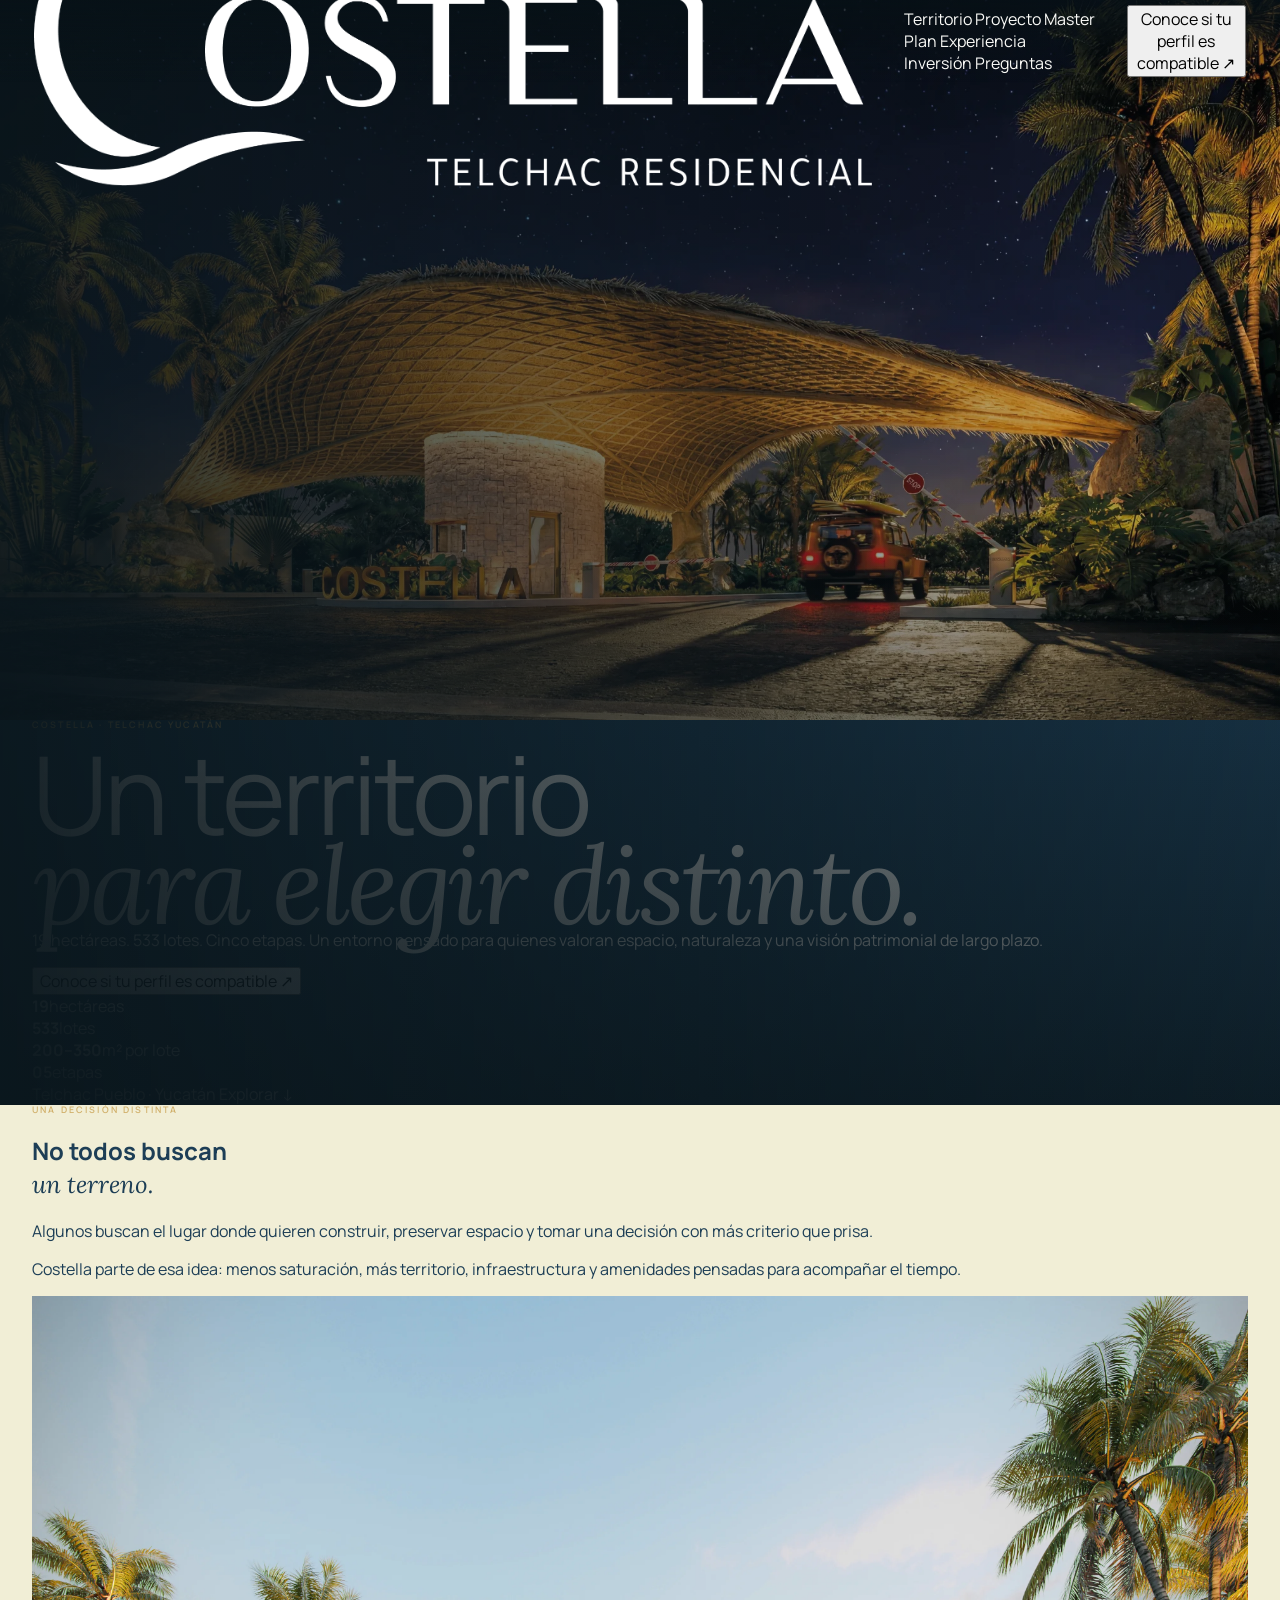
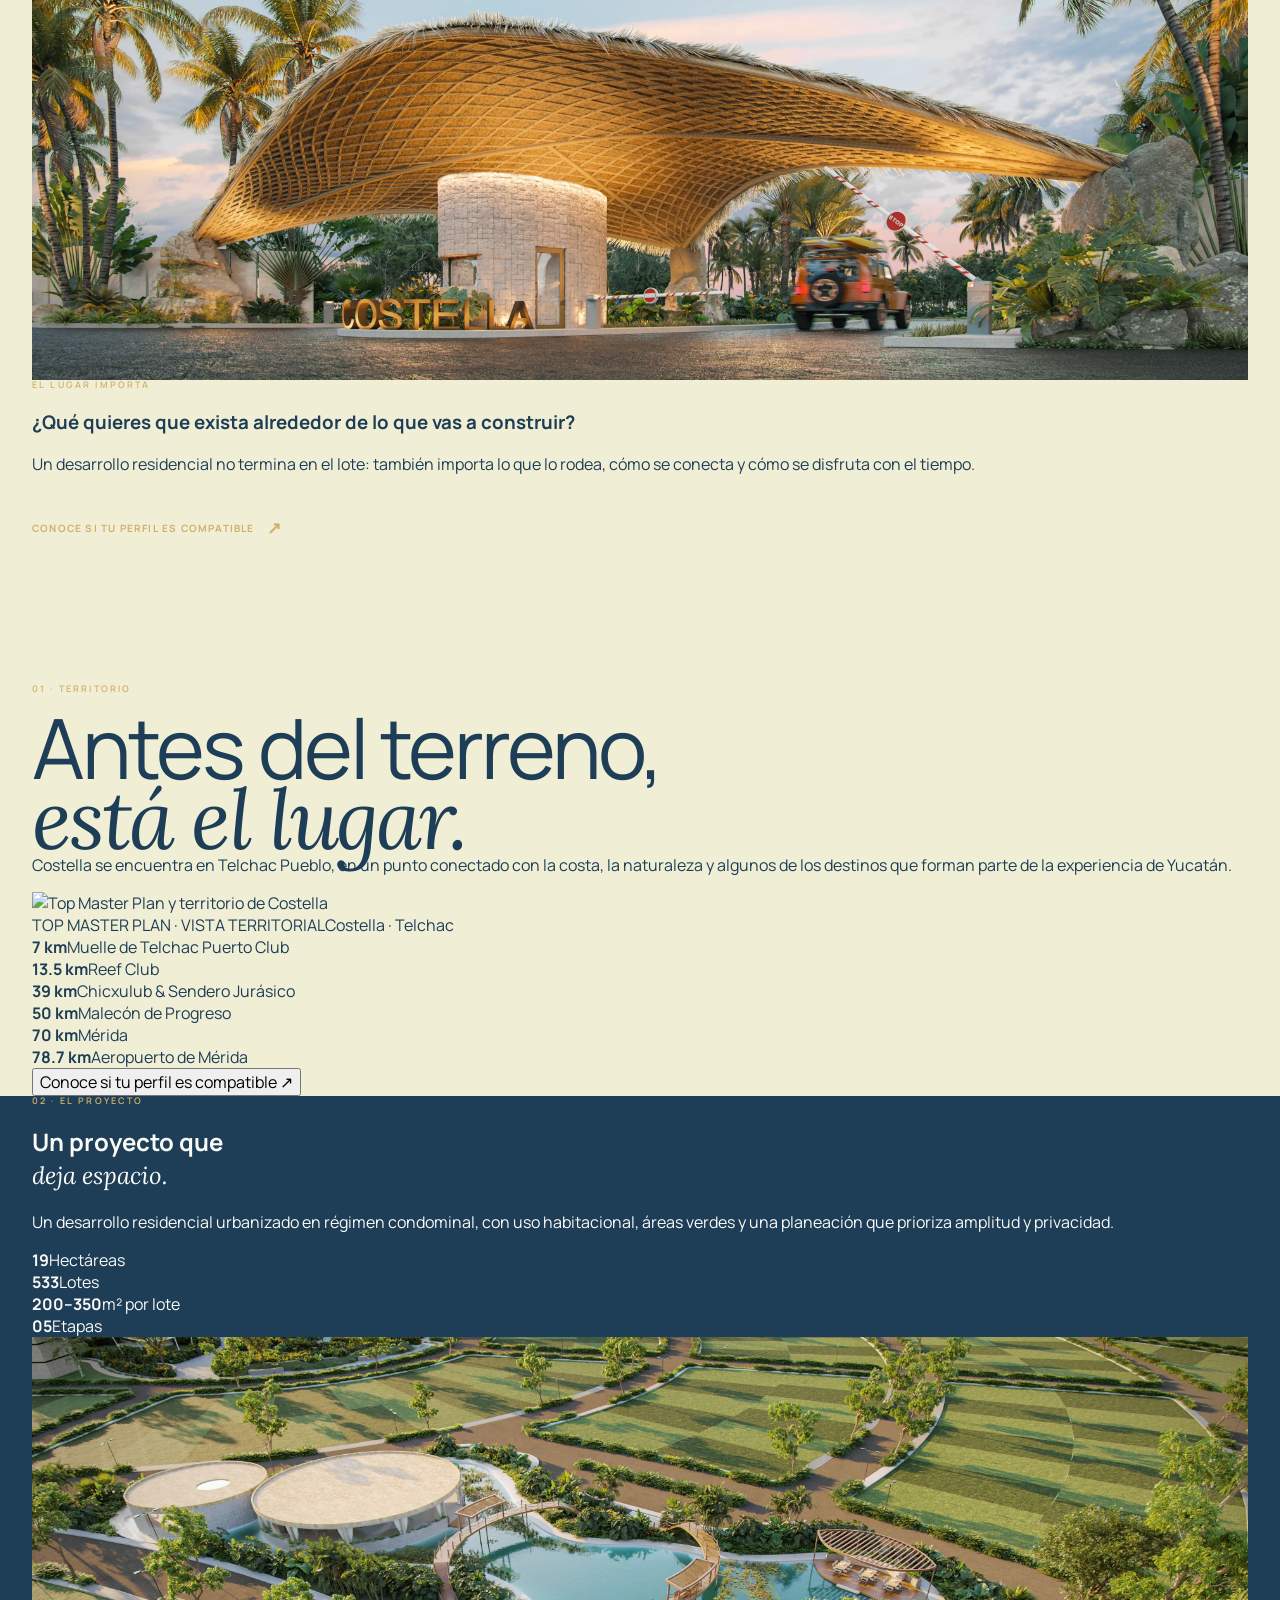
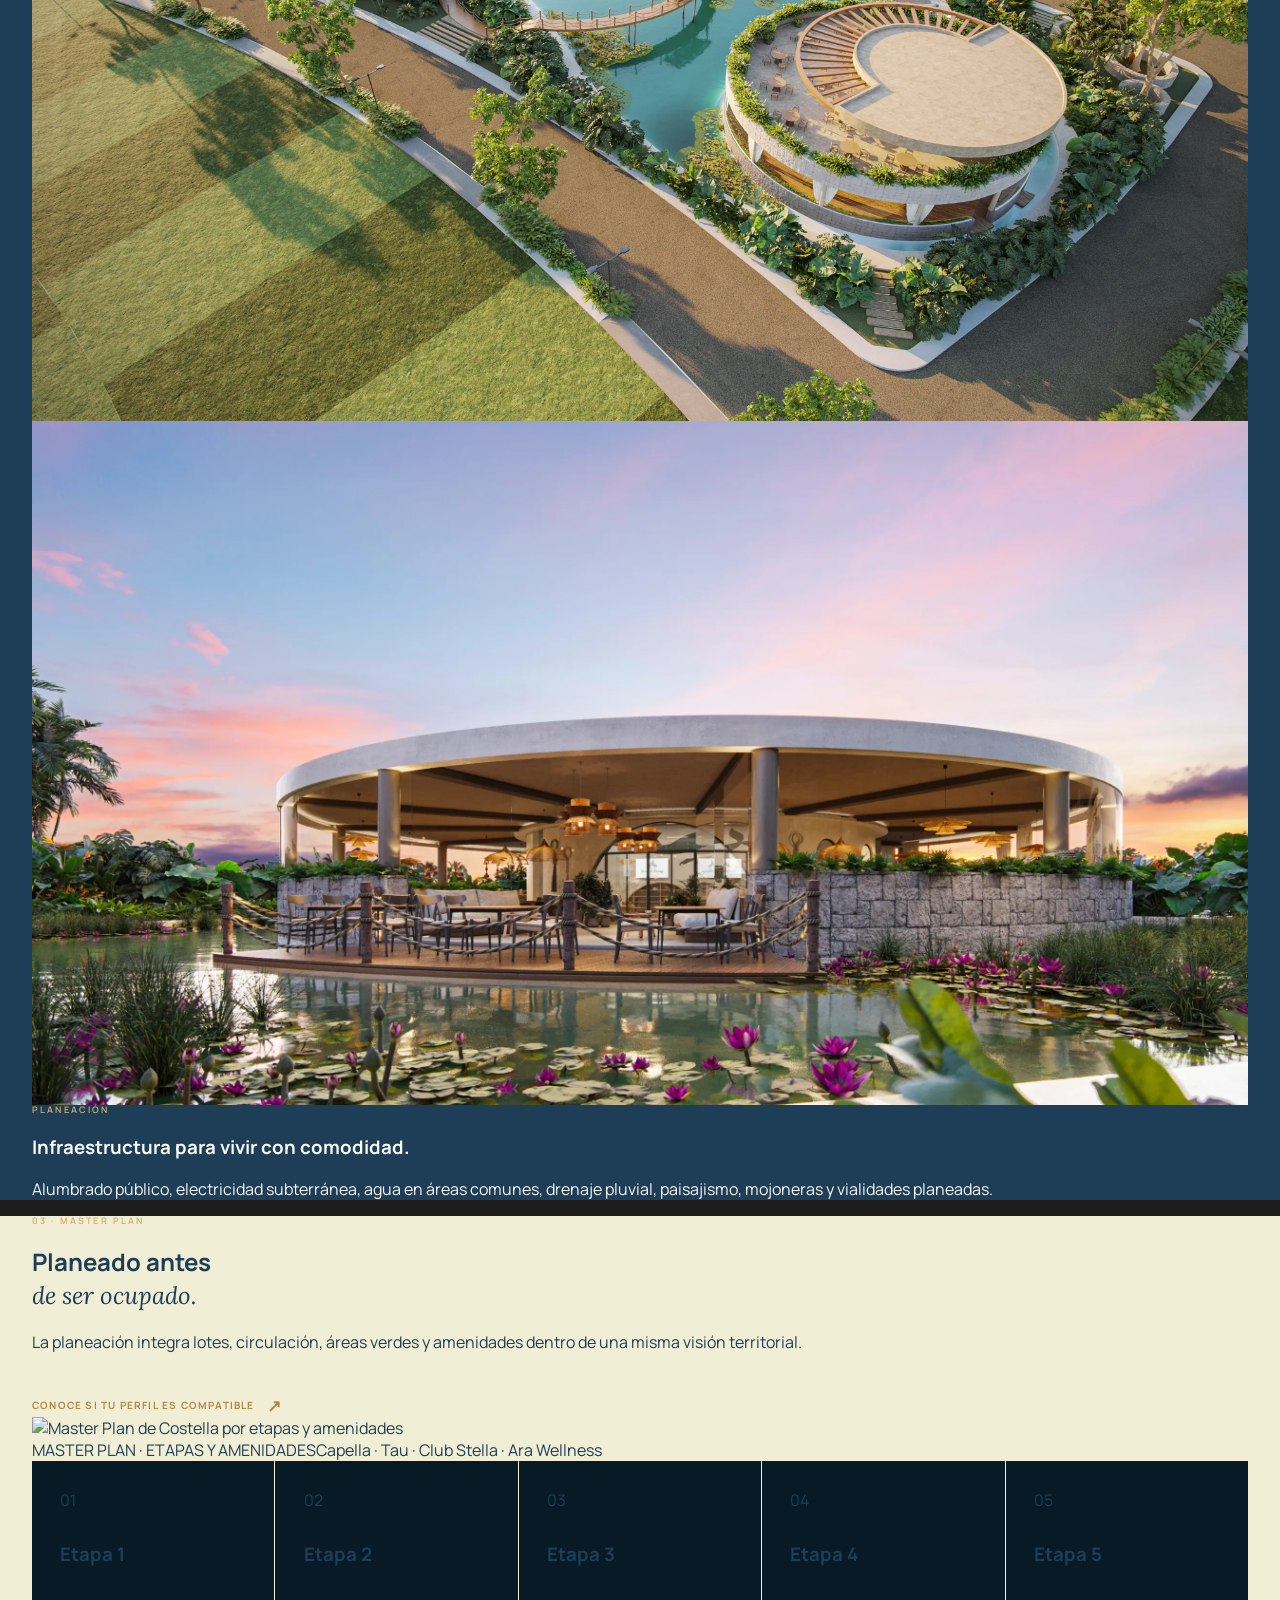
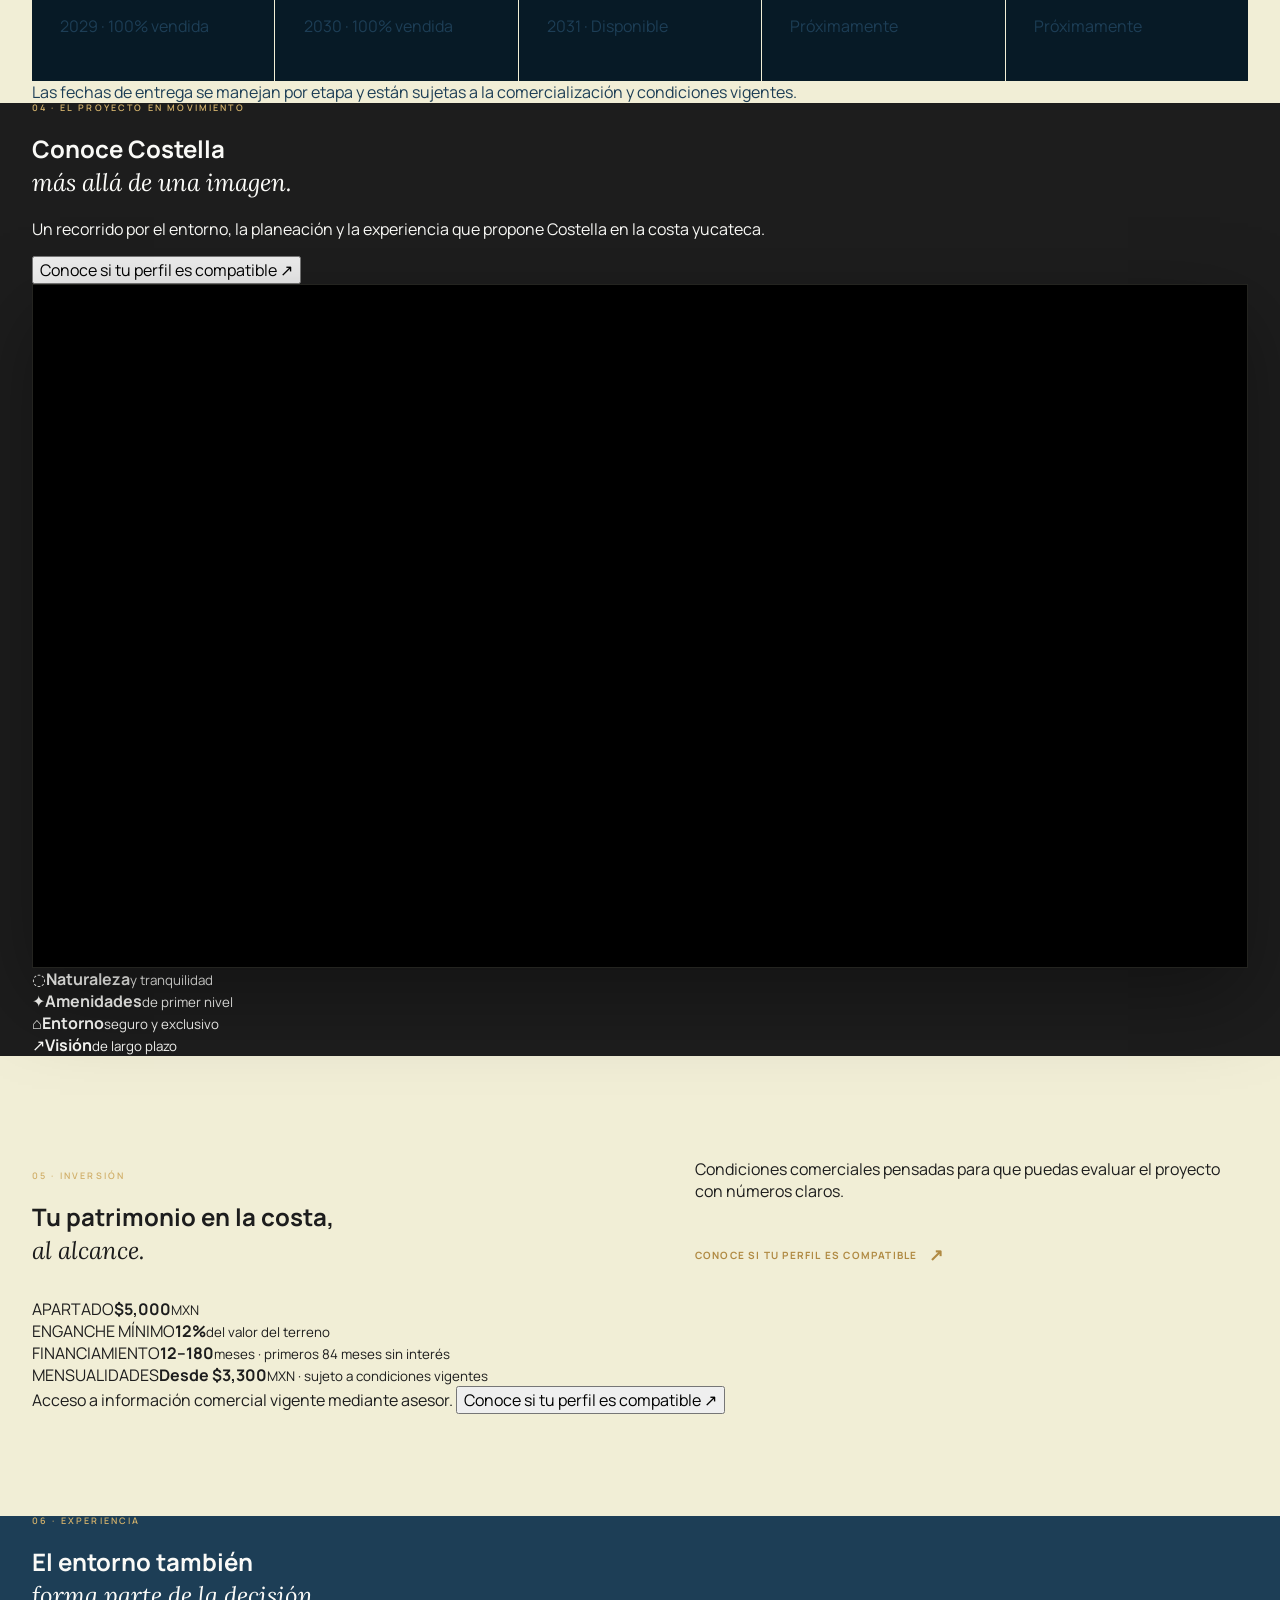
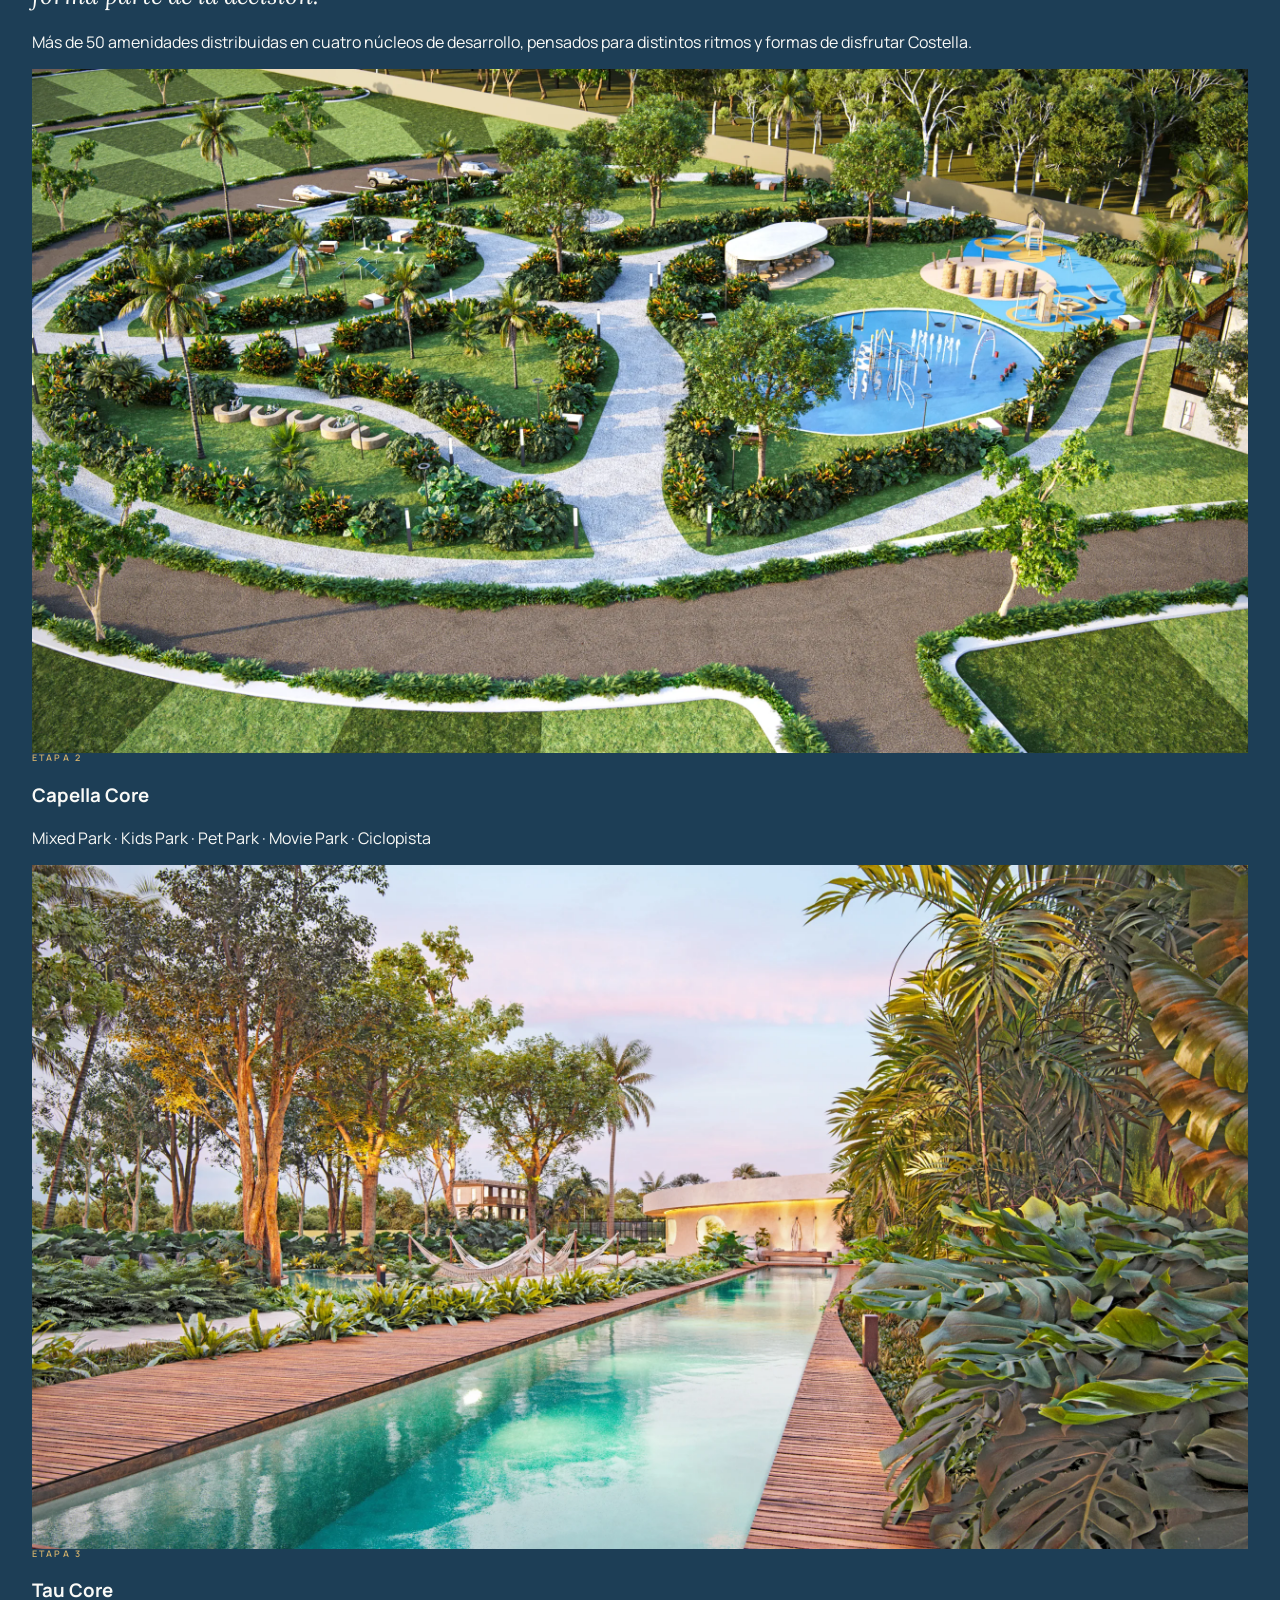
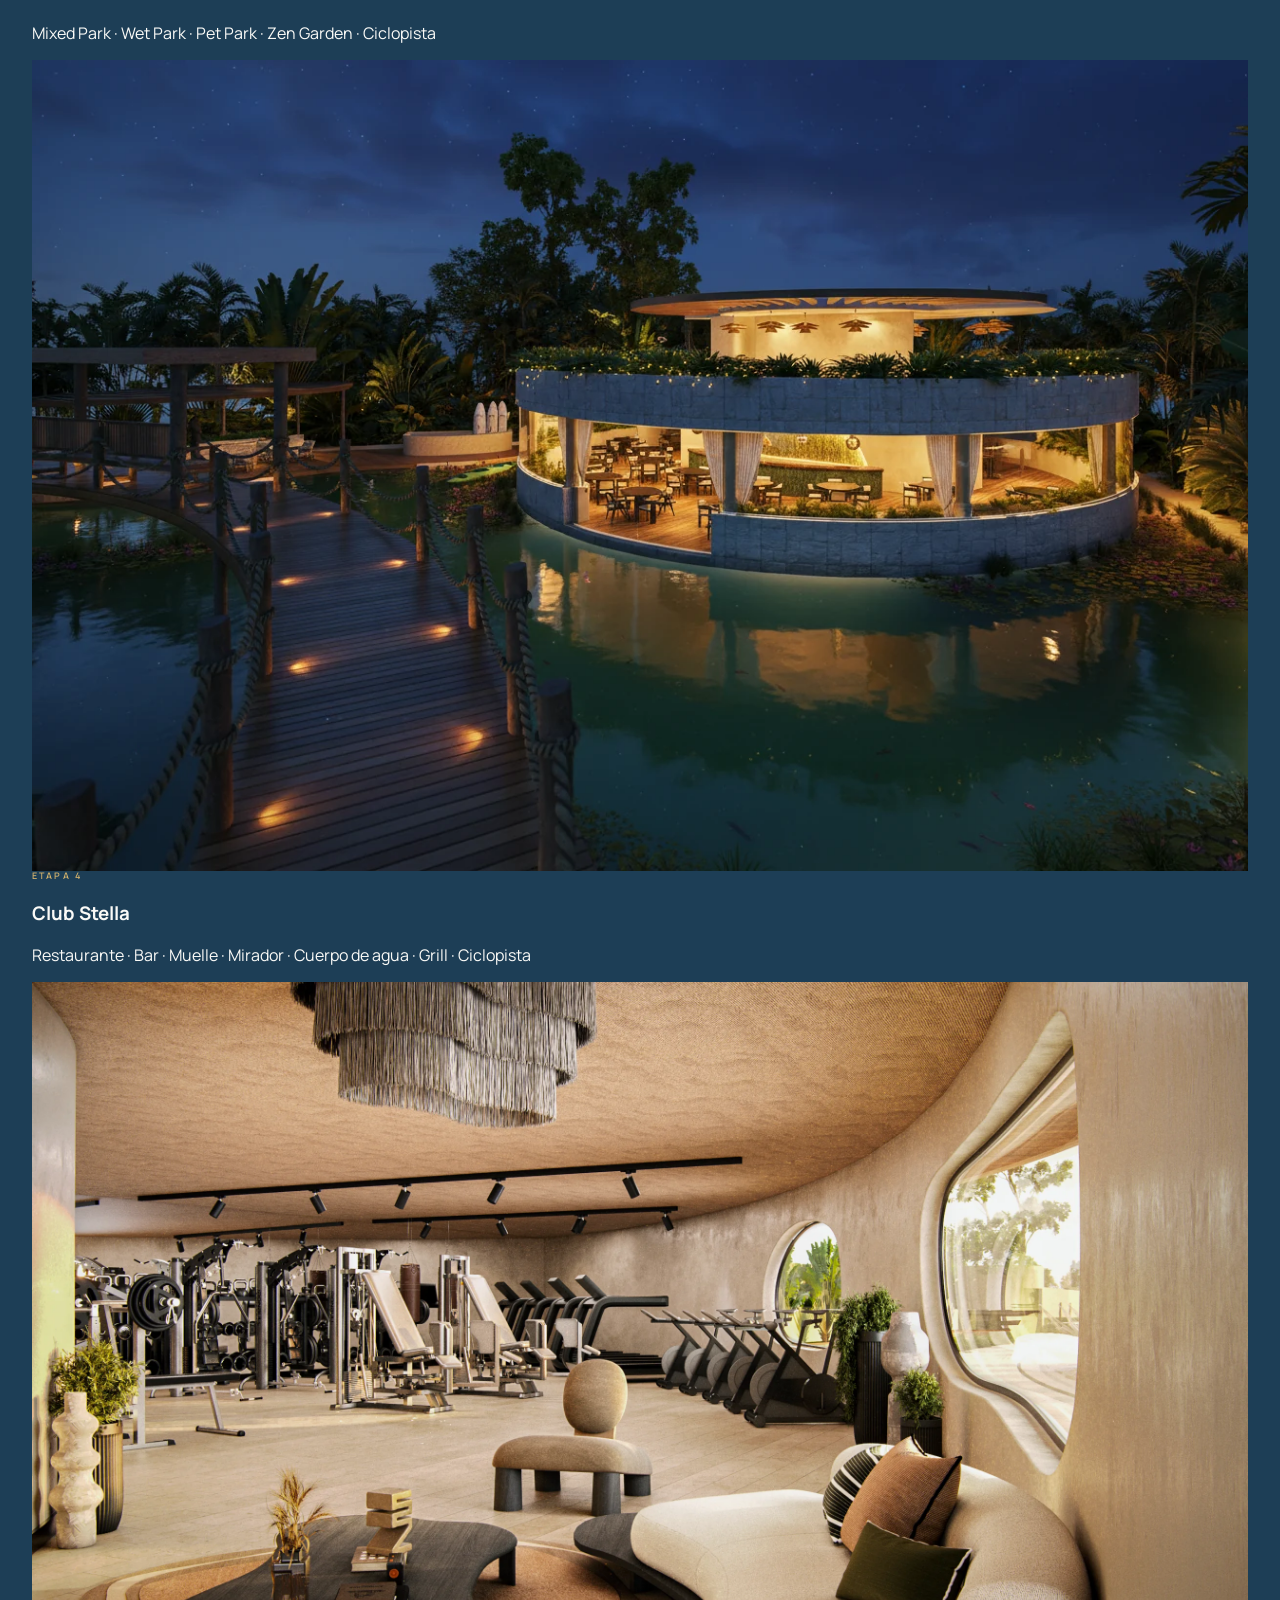
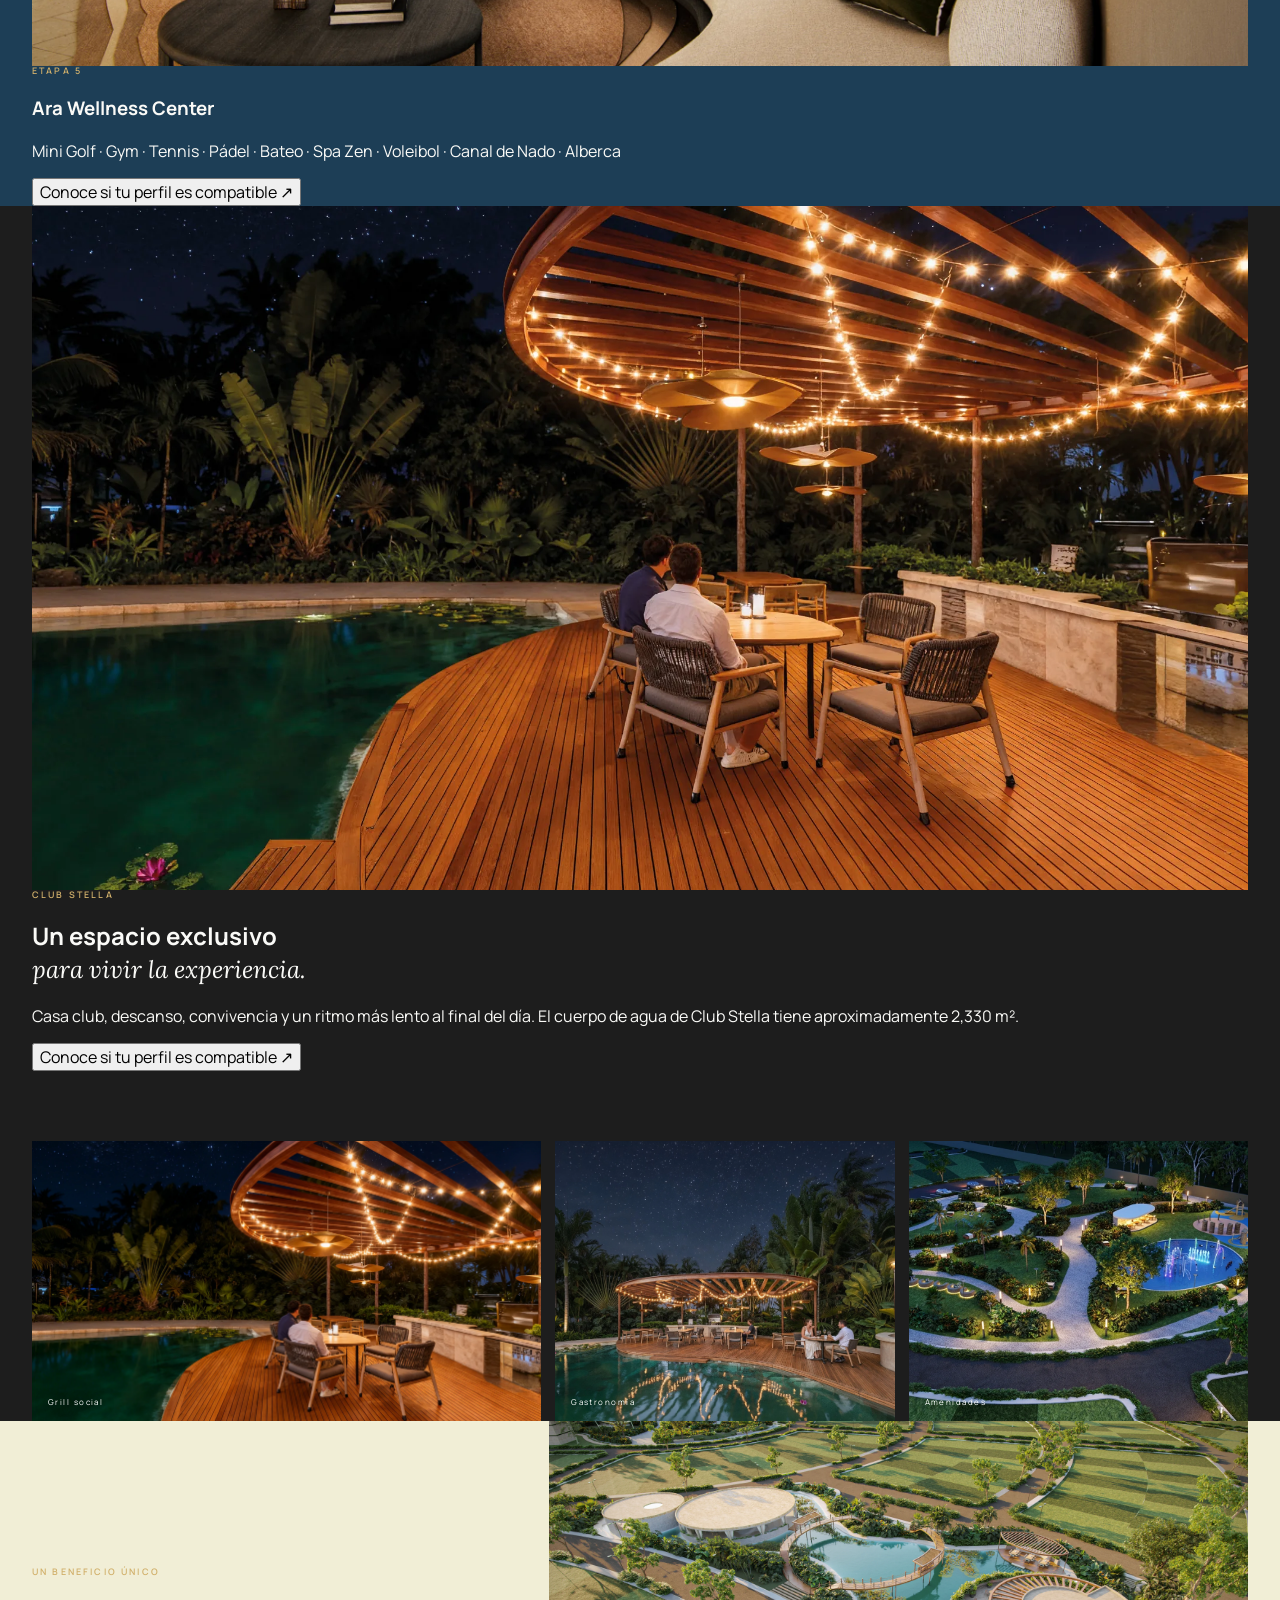
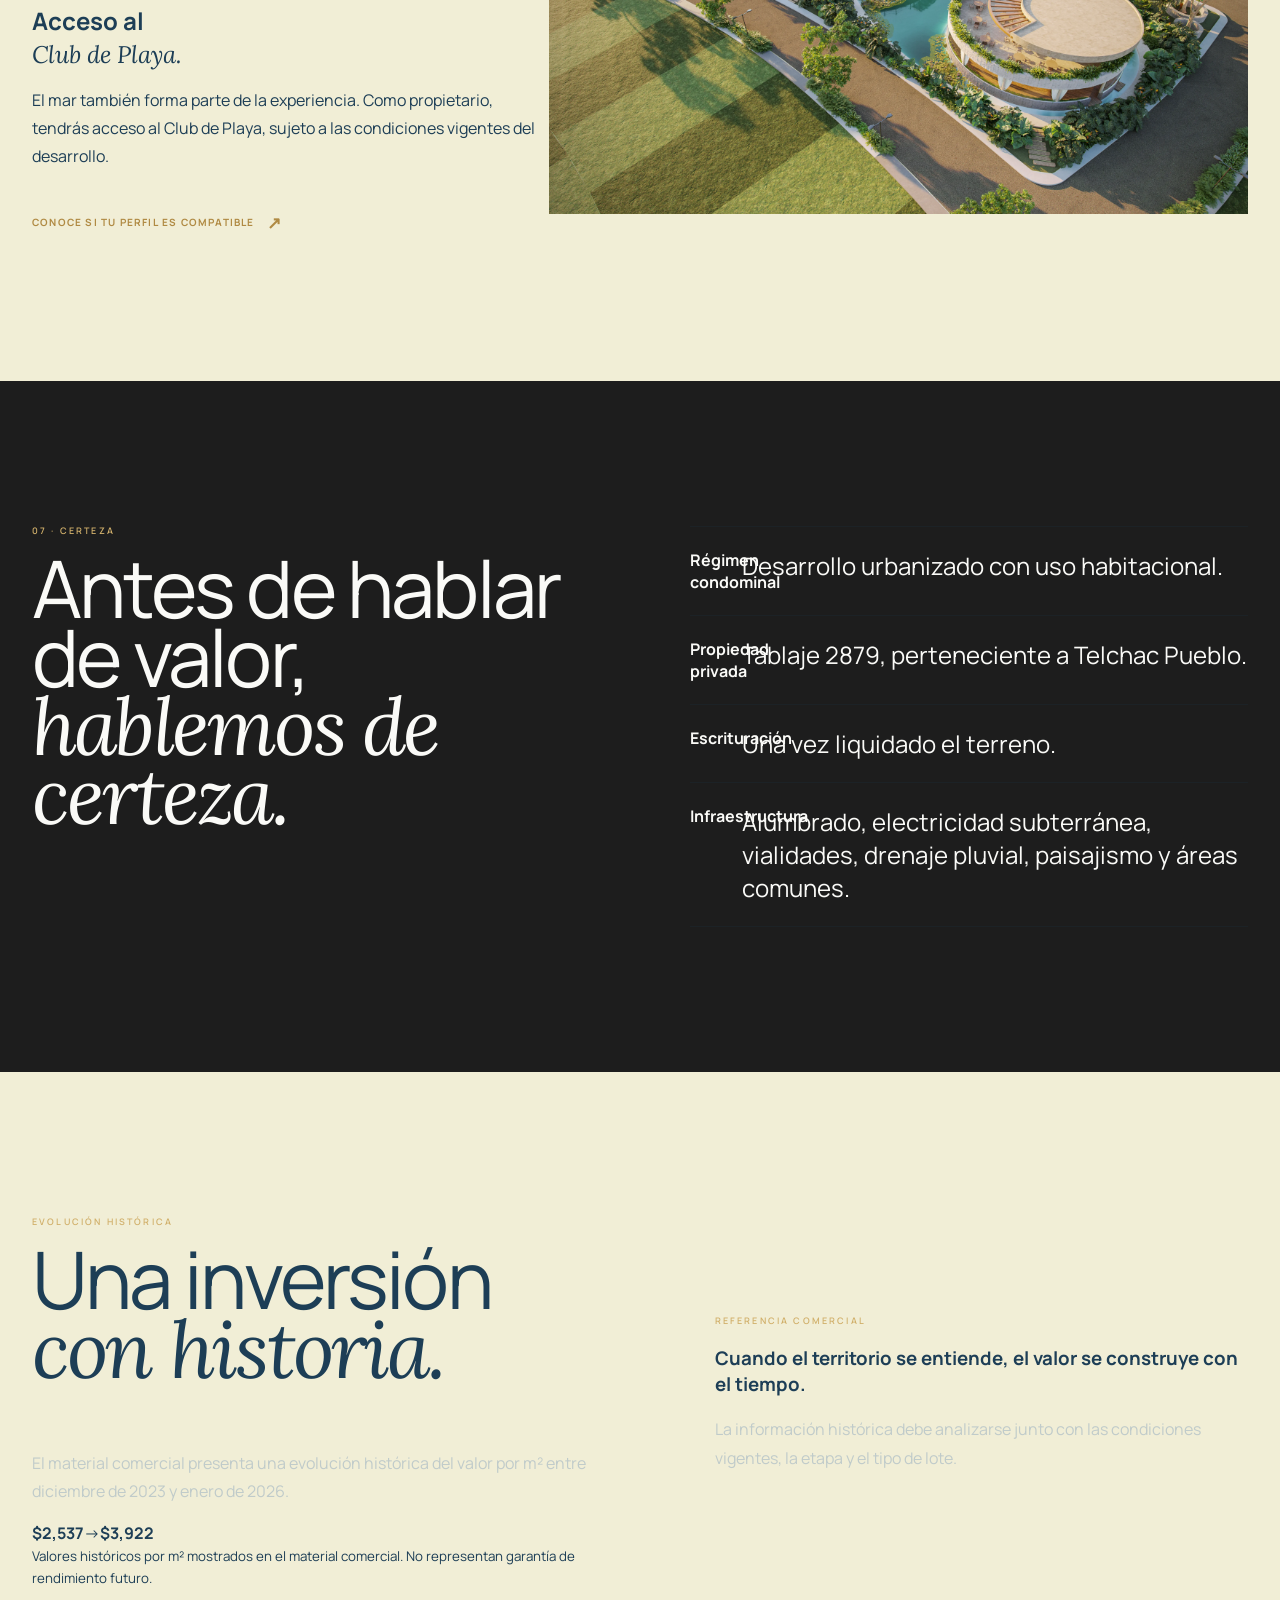
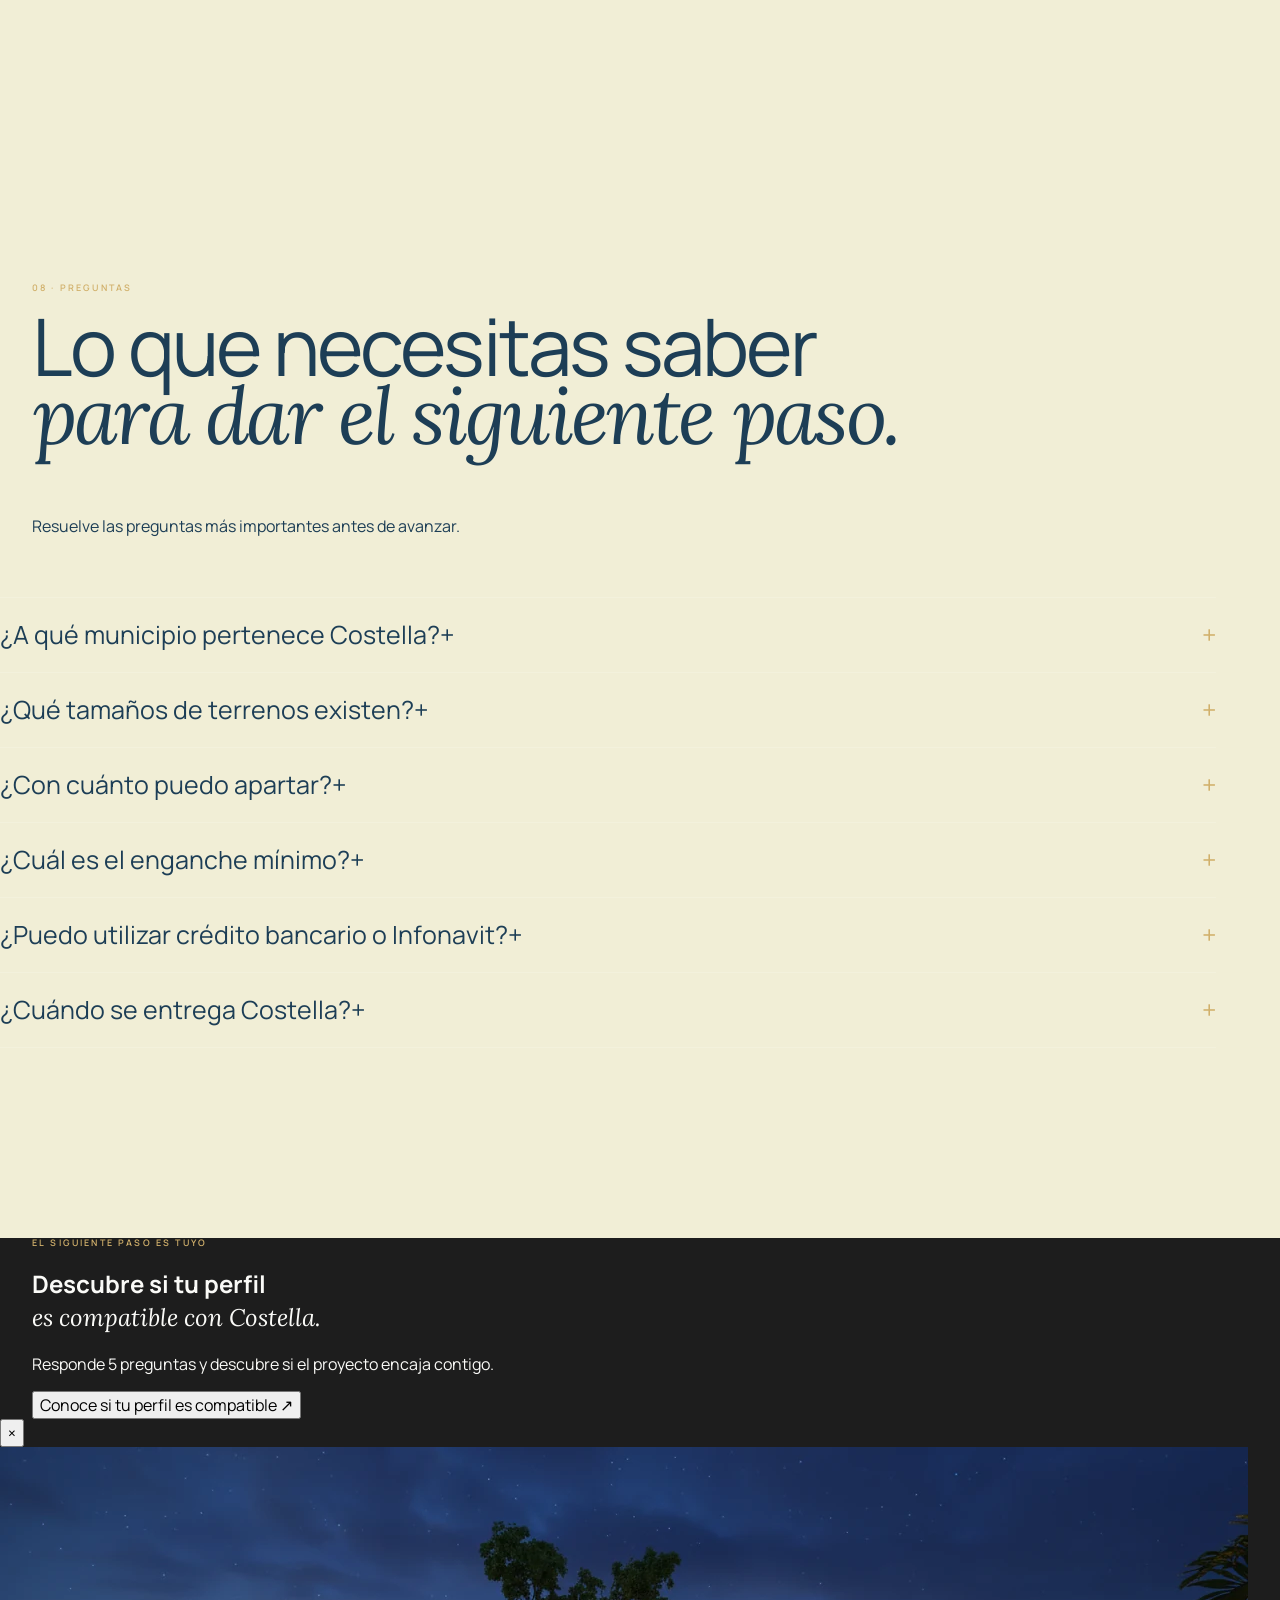
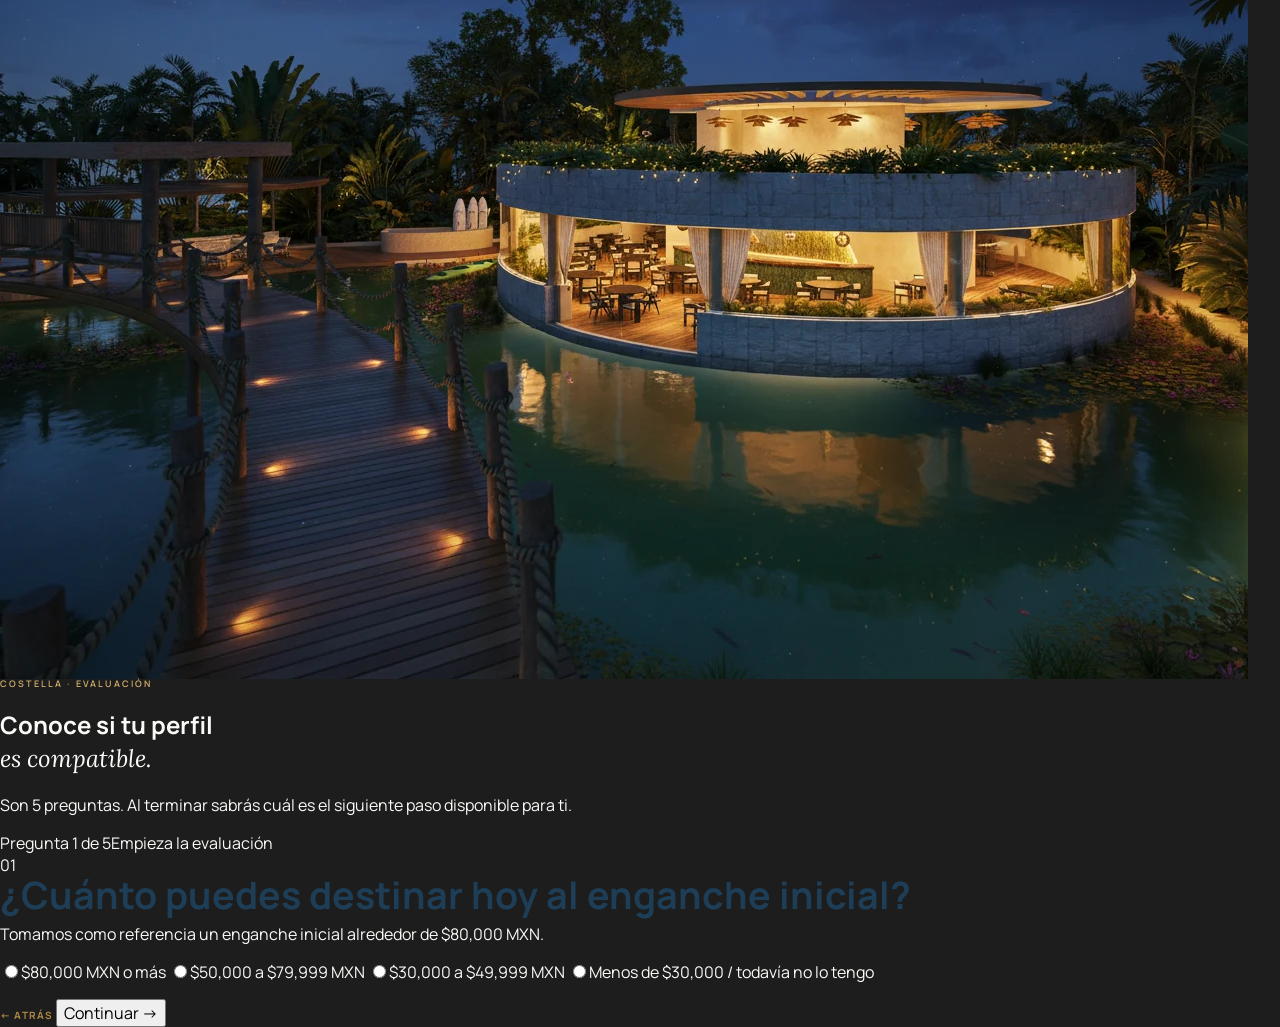
==== commit e5290822: "Costella v7" ====
--- a/index.html
+++ b/index.html
@@ -24,20 +24,20 @@
     <a href="#inversion">Inversión</a>
     <a href="#preguntas">Preguntas</a>
   </nav>
-  <button class="cta cta-gold cta-head js-qualify">Descubre si tu perfil es compatible <span>↗</span></button>
+  <button class="cta cta-gold cta-head js-qualify">Conoce si tu perfil es compatible <span>↗</span></button>
 </header>
 
 <main id="top">
 
 <section class="hero section-night">
-  <div class="hero-image"><img src="/assets/renders/night/club-stella-laguna-night.webp" alt="Club Stella de noche"></div>
+  <div class="hero-image"><img src="/assets/renders/night/entrada-nocturna.webp" alt="Acceso de Costella de noche"></div>
   <div class="hero-shade"></div>
   <div class="container hero-layout">
     <div class="hero-copy">
       <div class="eyebrow eyebrow-light">COSTELLA · TELCHAC YUCATÁN</div>
       <h1>Un territorio<br><em>para elegir distinto.</em></h1>
       <p>19 hectáreas. 533 lotes. Cinco etapas. Un entorno pensado para quienes valoran espacio, naturaleza y una visión patrimonial de largo plazo.</p>
-      <button class="cta cta-gold cta-xl js-qualify">Descubre si tu perfil es compatible <span>↗</span></button>
+      <button class="cta cta-gold cta-xl js-qualify">Conoce si tu perfil es compatible <span>↗</span></button>
     </div>
     <div class="hero-aside">
       <div class="micro-stat"><strong>19</strong><span>hectáreas</span></div>
@@ -71,7 +71,7 @@
       <div class="eyebrow eyebrow-light">EL LUGAR IMPORTA</div>
       <h3>¿Qué quieres que exista alrededor de lo que vas a construir?</h3>
       <p>Un desarrollo residencial no termina en el lote: también importa lo que lo rodea, cómo se conecta y cómo se disfruta con el tiempo.</p>
-      <button class="text-link light js-qualify">Descubre si tu perfil es compatible <span>↗</span></button>
+      <button class="text-link light js-qualify">Conoce si tu perfil es compatible <span>↗</span></button>
     </div>
   </div>
 </section>
@@ -84,7 +84,7 @@
   </div>
 
   <div class="container image-wide">
-    <img src="/assets/renders/day/top-master-plan.webp" alt="Vista aérea del territorio y Top Master Plan de Costella" loading="lazy">
+    <img src="/assets/renders/day/top-master-plan-v13.webp" alt="Top Master Plan y territorio de Costella" loading="lazy">
     <div class="image-caption"><span>TOP MASTER PLAN · VISTA TERRITORIAL</span><span>Costella · Telchac</span></div>
   </div>
 
@@ -98,7 +98,7 @@
   </div>
 
   <div class="container cta-row">
-    <button class="cta cta-navy cta-large js-qualify">Descubre si tu perfil es compatible <span>↗</span></button>
+    <button class="cta cta-navy cta-large js-qualify">Conoce si tu perfil es compatible <span>↗</span></button>
   </div>
 </section>
 
@@ -135,12 +135,12 @@
     </div>
     <div class="editorial-copy">
       <p class="lead">La planeación integra lotes, circulación, áreas verdes y amenidades dentro de una misma visión territorial.</p>
-      <button class="text-link dark js-qualify">Descubre si tu perfil es compatible <span>↗</span></button>
+      <button class="text-link dark js-qualify">Conoce si tu perfil es compatible <span>↗</span></button>
     </div>
   </div>
 
   <div class="container image-wide master-detail">
-    <img src="/assets/renders/day/master-plan-detail.webp" alt="Master Plan detallado por etapas y núcleos de amenidades" loading="lazy">
+    <img src="/assets/renders/day/master-plan-v13.webp" alt="Master Plan de Costella por etapas y amenidades" loading="lazy">
     <div class="image-caption"><span>MASTER PLAN · ETAPAS Y AMENIDADES</span><span>Capella · Tau · Club Stella · Ara Wellness</span></div>
   </div>
 
@@ -161,7 +161,7 @@
       <div class="eyebrow eyebrow-light">04 · EL PROYECTO EN MOVIMIENTO</div>
       <h2>Conoce Costella<br><em>más allá de una imagen.</em></h2>
       <p>Un recorrido por el entorno, la planeación y la experiencia que propone Costella en la costa yucateca.</p>
-      <button class="cta cta-light js-qualify">Descubre si tu perfil es compatible <span>↗</span></button>
+      <button class="cta cta-light js-qualify">Conoce si tu perfil es compatible <span>↗</span></button>
     </div>
     <div class="video-frame">
       <iframe src="https://www.youtube-nocookie.com/embed/GN3wHvDtAbM?rel=0&modestbranding=1" title="Conoce Costella Telchac" loading="lazy" allow="accelerometer; autoplay; clipboard-write; encrypted-media; gyroscope; picture-in-picture; web-share" allowfullscreen></iframe>
@@ -183,7 +183,7 @@
     </div>
     <div class="investment-copy">
       <p>Condiciones comerciales pensadas para que puedas evaluar el proyecto con números claros.</p>
-      <button class="text-link dark js-qualify">Descubre si tu perfil es compatible <span>↗</span></button>
+      <button class="text-link dark js-qualify">Conoce si tu perfil es compatible <span>↗</span></button>
     </div>
   </div>
 
@@ -196,7 +196,7 @@
 
   <div class="container financing-foot">
     <span>Acceso a información comercial vigente mediante asesor.</span>
-    <button class="cta cta-navy js-qualify">Descubre si tu perfil es compatible <span>↗</span></button>
+    <button class="cta cta-navy js-qualify">Conoce si tu perfil es compatible <span>↗</span></button>
   </div>
 </section>
 
@@ -226,7 +226,7 @@
     </article>
   </div>
 
-  <div class="container section-cta-dark"><button class="cta cta-gold cta-large js-qualify">Descubre si tu perfil es compatible <span>↗</span></button></div>
+  <div class="container section-cta-dark"><button class="cta cta-gold cta-large js-qualify">Conoce si tu perfil es compatible <span>↗</span></button></div>
 </section>
 
 <section class="club section-deep">
@@ -236,7 +236,7 @@
       <div class="eyebrow eyebrow-light">CLUB STELLA</div>
       <h2>Un espacio exclusivo<br><em>para vivir la experiencia.</em></h2>
       <p>Casa club, descanso, convivencia y un ritmo más lento al final del día. El cuerpo de agua de Club Stella tiene aproximadamente 2,330 m².</p>
-      <button class="cta cta-light js-qualify">Descubre si tu perfil es compatible <span>↗</span></button>
+      <button class="cta cta-light js-qualify">Conoce si tu perfil es compatible <span>↗</span></button>
     </div>
   </div>
 
@@ -253,7 +253,7 @@
       <div class="eyebrow">UN BENEFICIO ÚNICO</div>
       <h2>Acceso al<br><em>Club de Playa.</em></h2>
       <p>El mar también forma parte de la experiencia. Como propietario, tendrás acceso al Club de Playa, sujeto a las condiciones vigentes del desarrollo.</p>
-      <button class="text-link dark js-qualify">Descubre si tu perfil es compatible <span>↗</span></button>
+      <button class="text-link dark js-qualify">Conoce si tu perfil es compatible <span>↗</span></button>
     </div>
     <div class="beach-image"><img src="/assets/renders/day/aerea-club.webp" alt="Entorno costero de Costella" loading="lazy"></div>
   </div>
@@ -313,7 +313,7 @@
     <div class="eyebrow eyebrow-light">EL SIGUIENTE PASO ES TUYO</div>
     <h2>Descubre si tu perfil<br><em>es compatible con Costella.</em></h2>
     <p>Responde 5 preguntas y descubre si el proyecto encaja contigo.</p>
-    <button class="cta cta-gold cta-xl js-qualify">Descubre si tu perfil es compatible <span>↗</span></button>
+    <button class="cta cta-gold cta-xl js-qualify">Conoce si tu perfil es compatible <span>↗</span></button>
   </div>
 </section>
 </main>
@@ -323,7 +323,7 @@
   <div class="modal-backdrop" data-close-modal></div>
   <div class="modal-shell" role="dialog" aria-modal="true" aria-labelledby="modalTitle">
     <button class="modal-close" id="qualifyClose" aria-label="Cerrar">×</button>
-    <div class="modal-visual"><img src="/assets/renders/night/club-stella-laguna-night.webp" alt=""></div>
+    <div class="modal-visual"><img src="/assets/renders/night/club-stella-laguna-night.webp" alt="Club Stella de noche"></div>
     <div class="modal-content">
       <div class="eyebrow">COSTELLA · EVALUACIÓN</div>
       <h2 id="modalTitle">Conoce si tu perfil<br><em>es compatible.</em></h2>
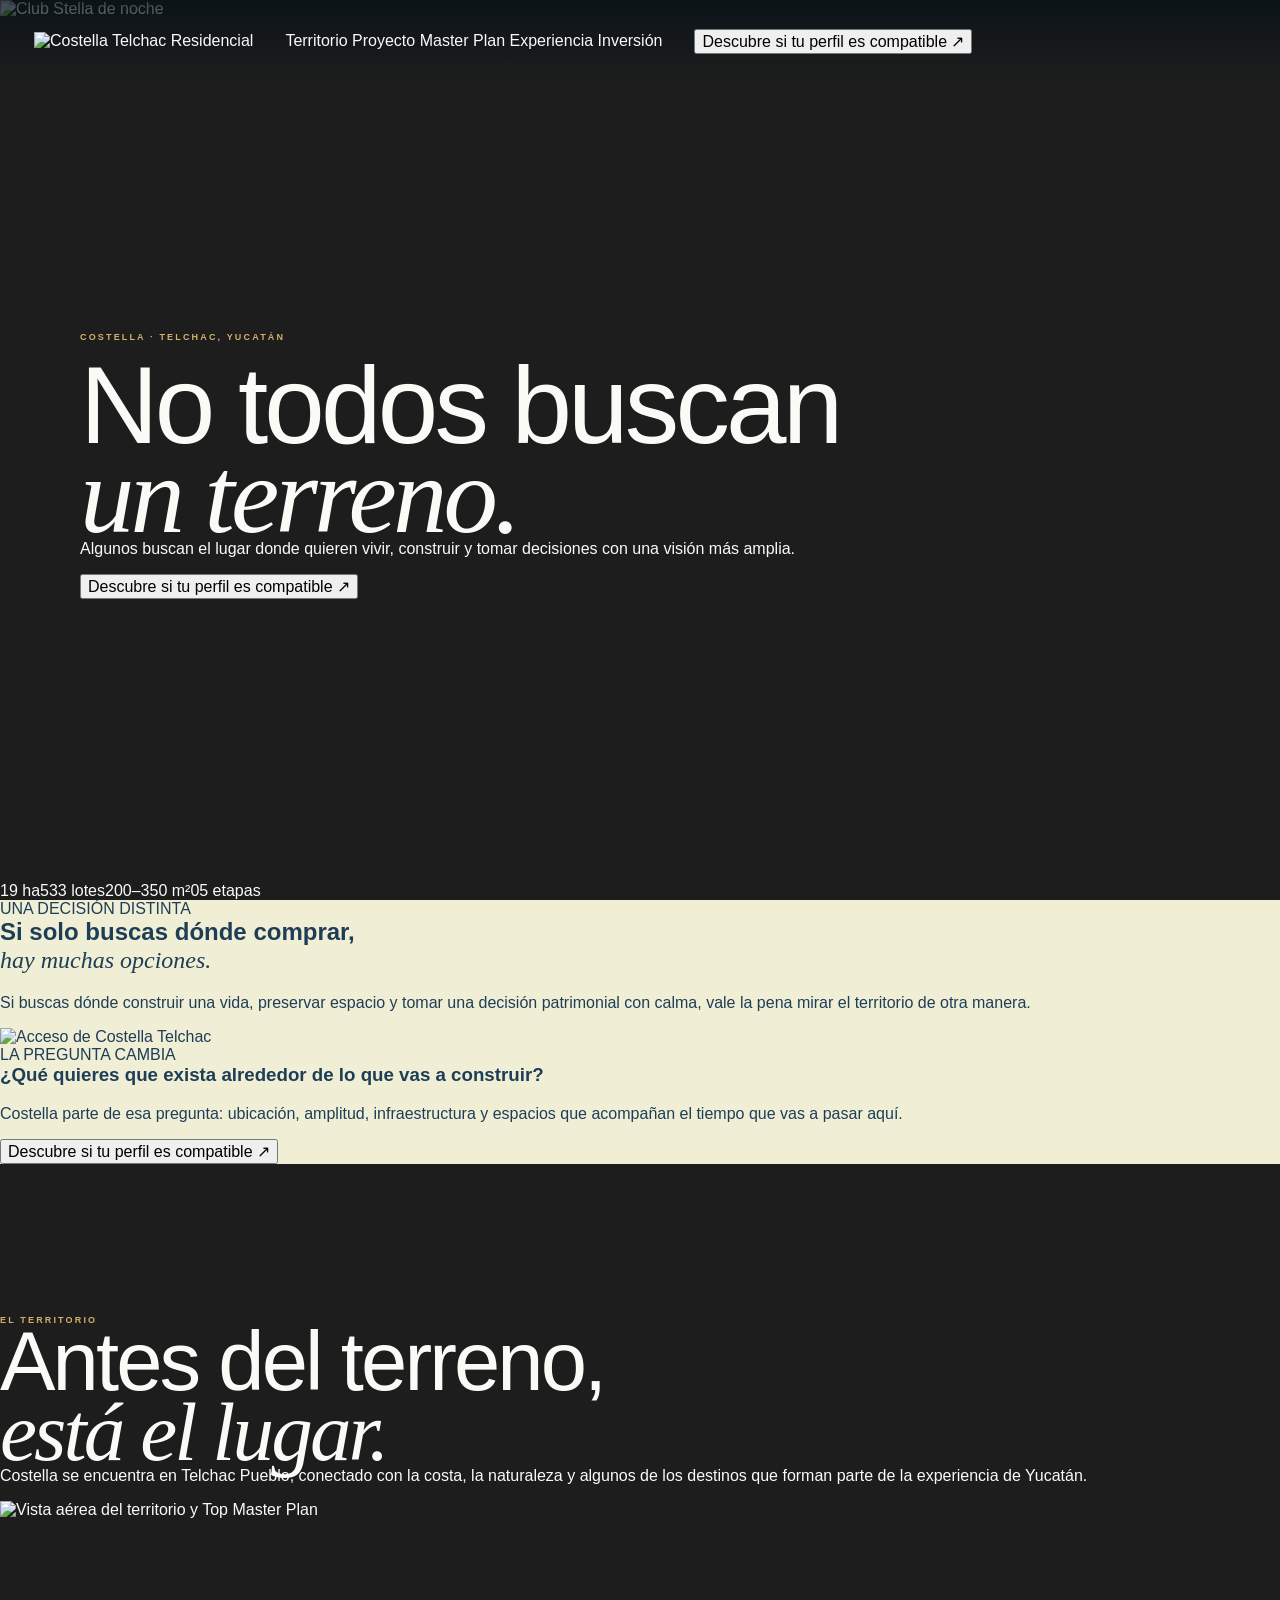
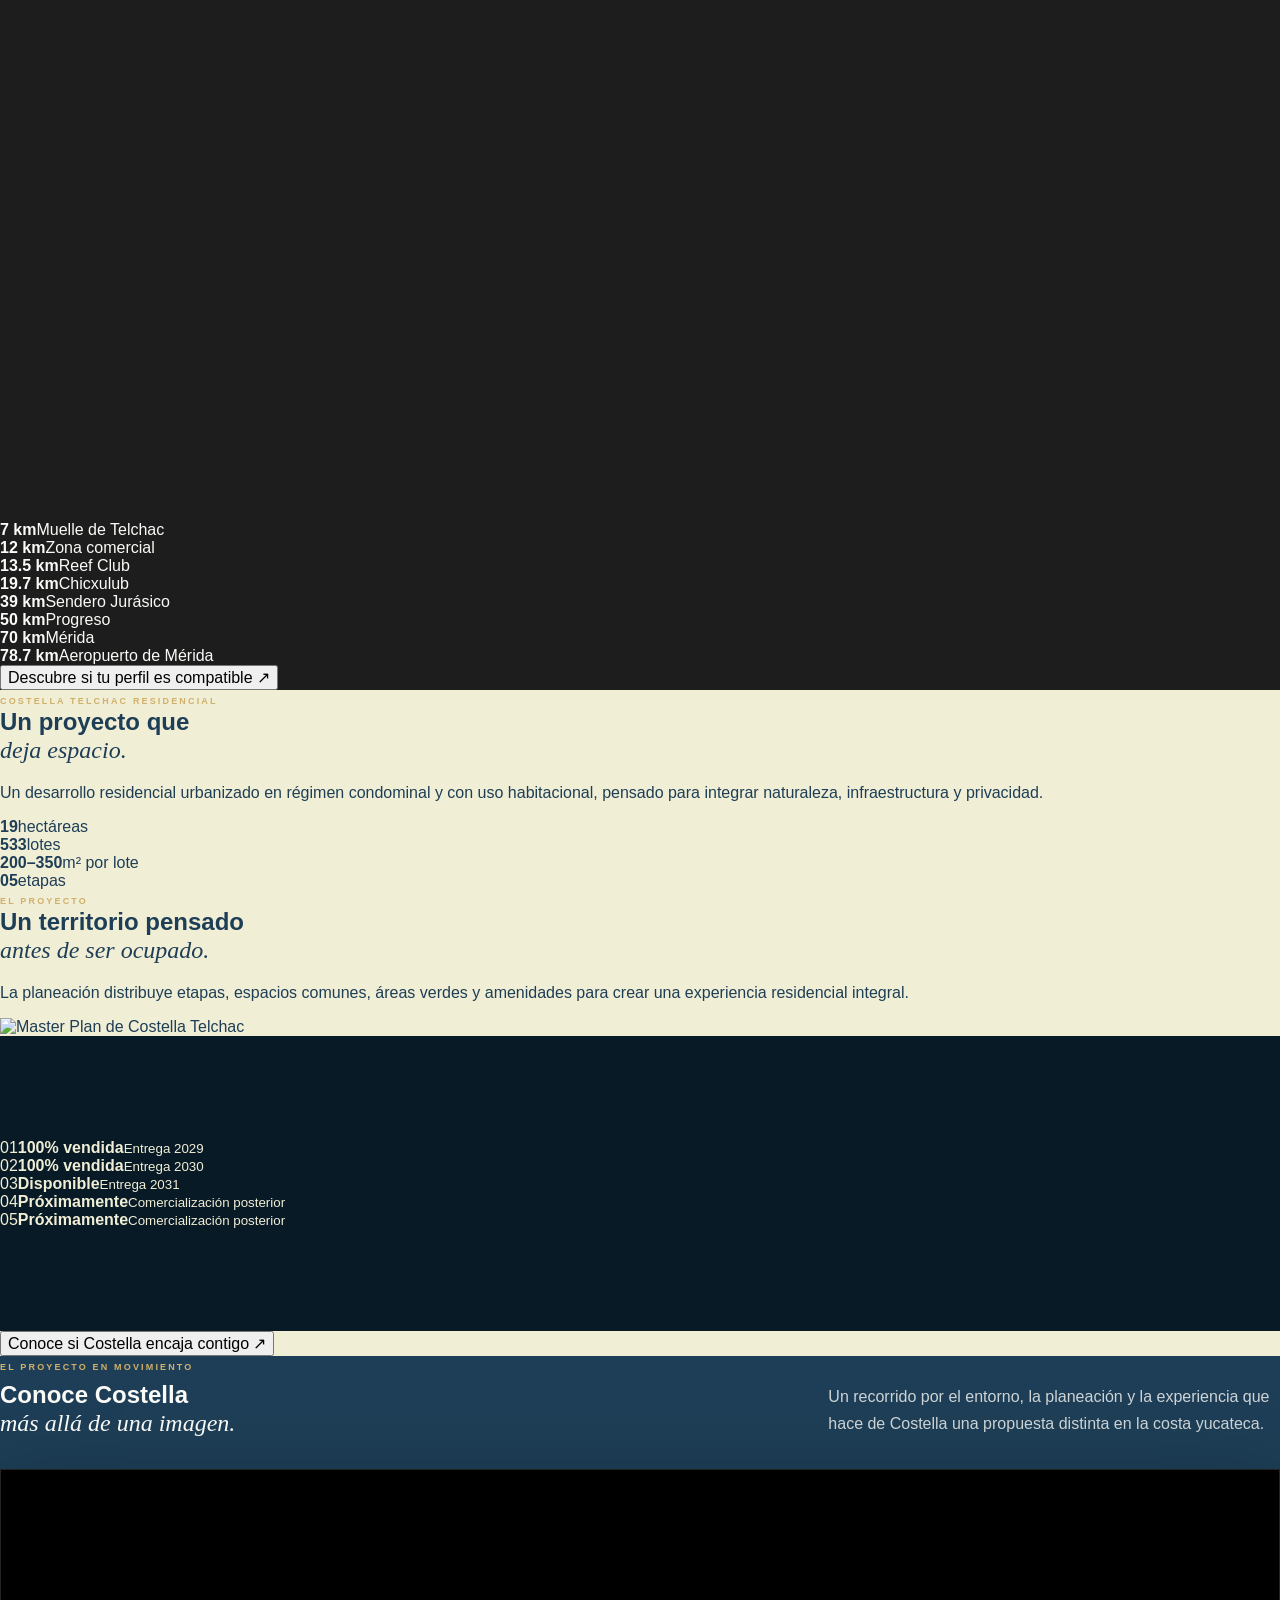
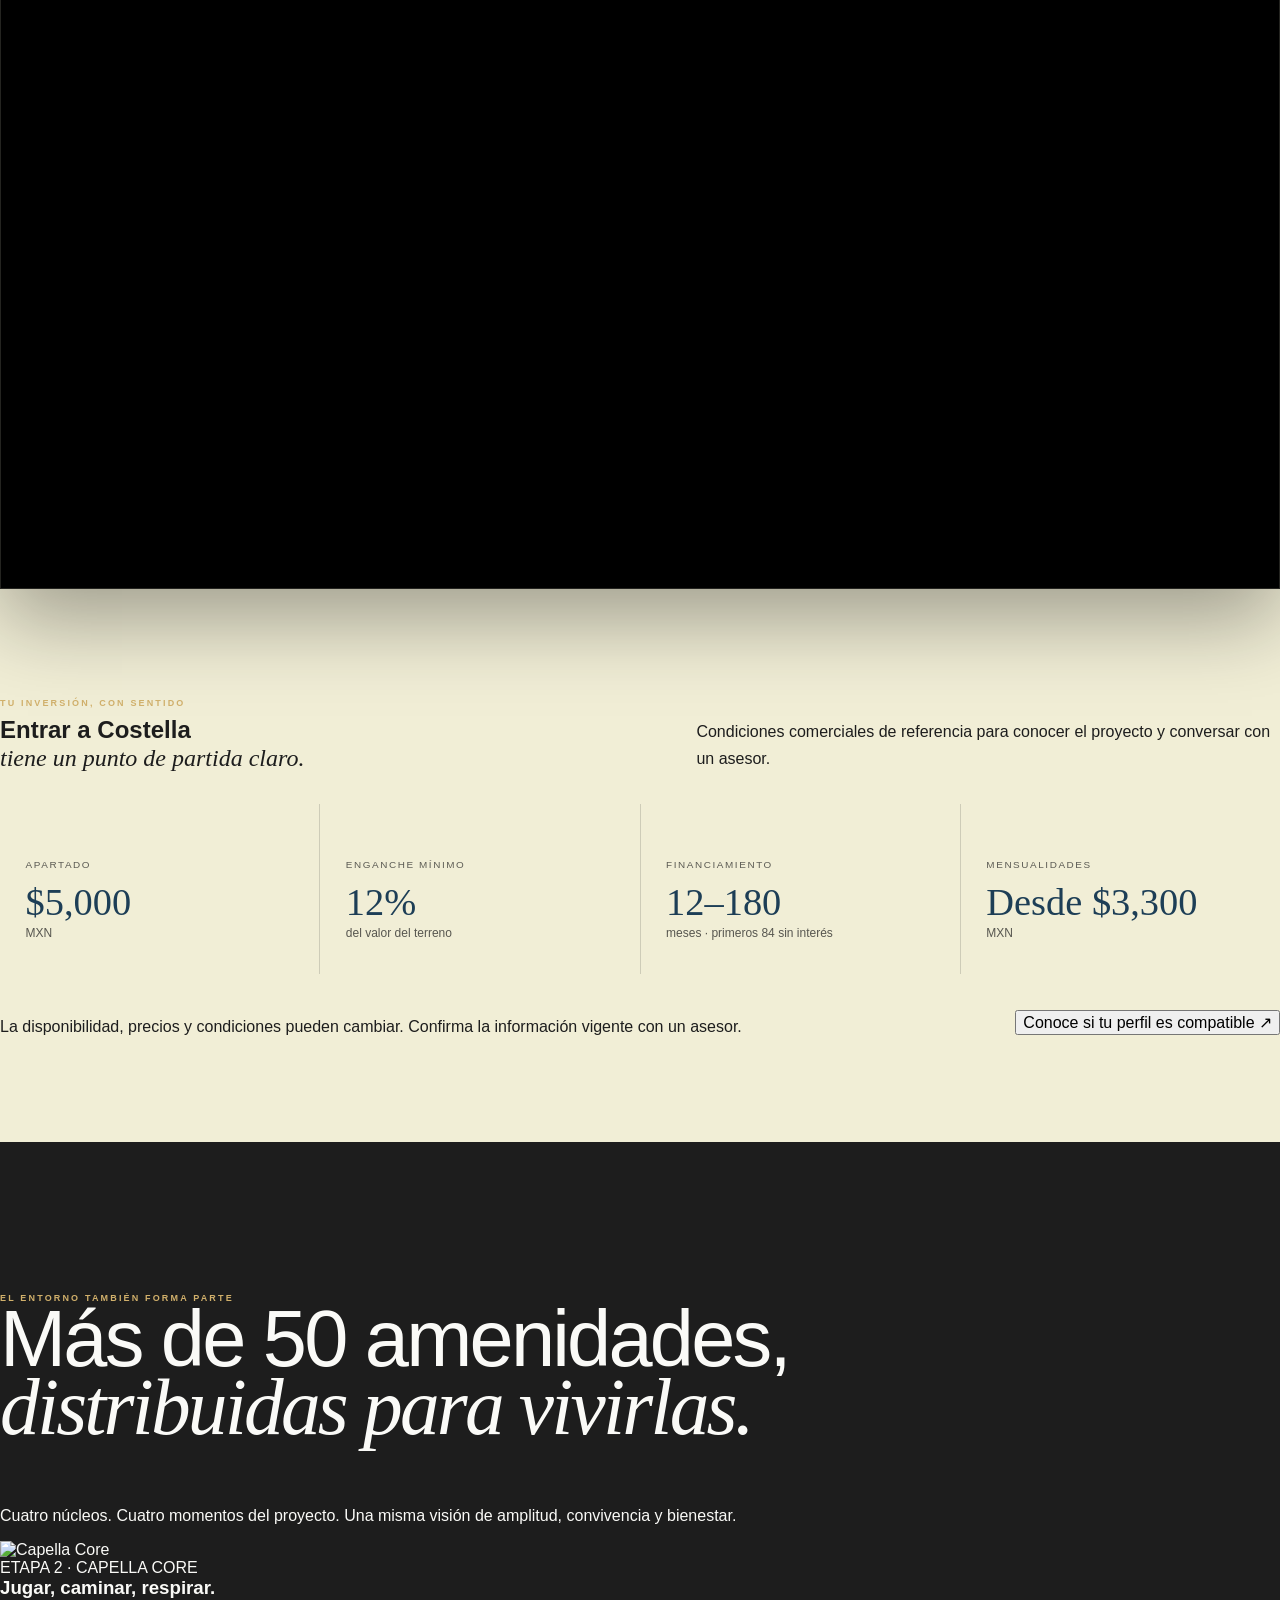
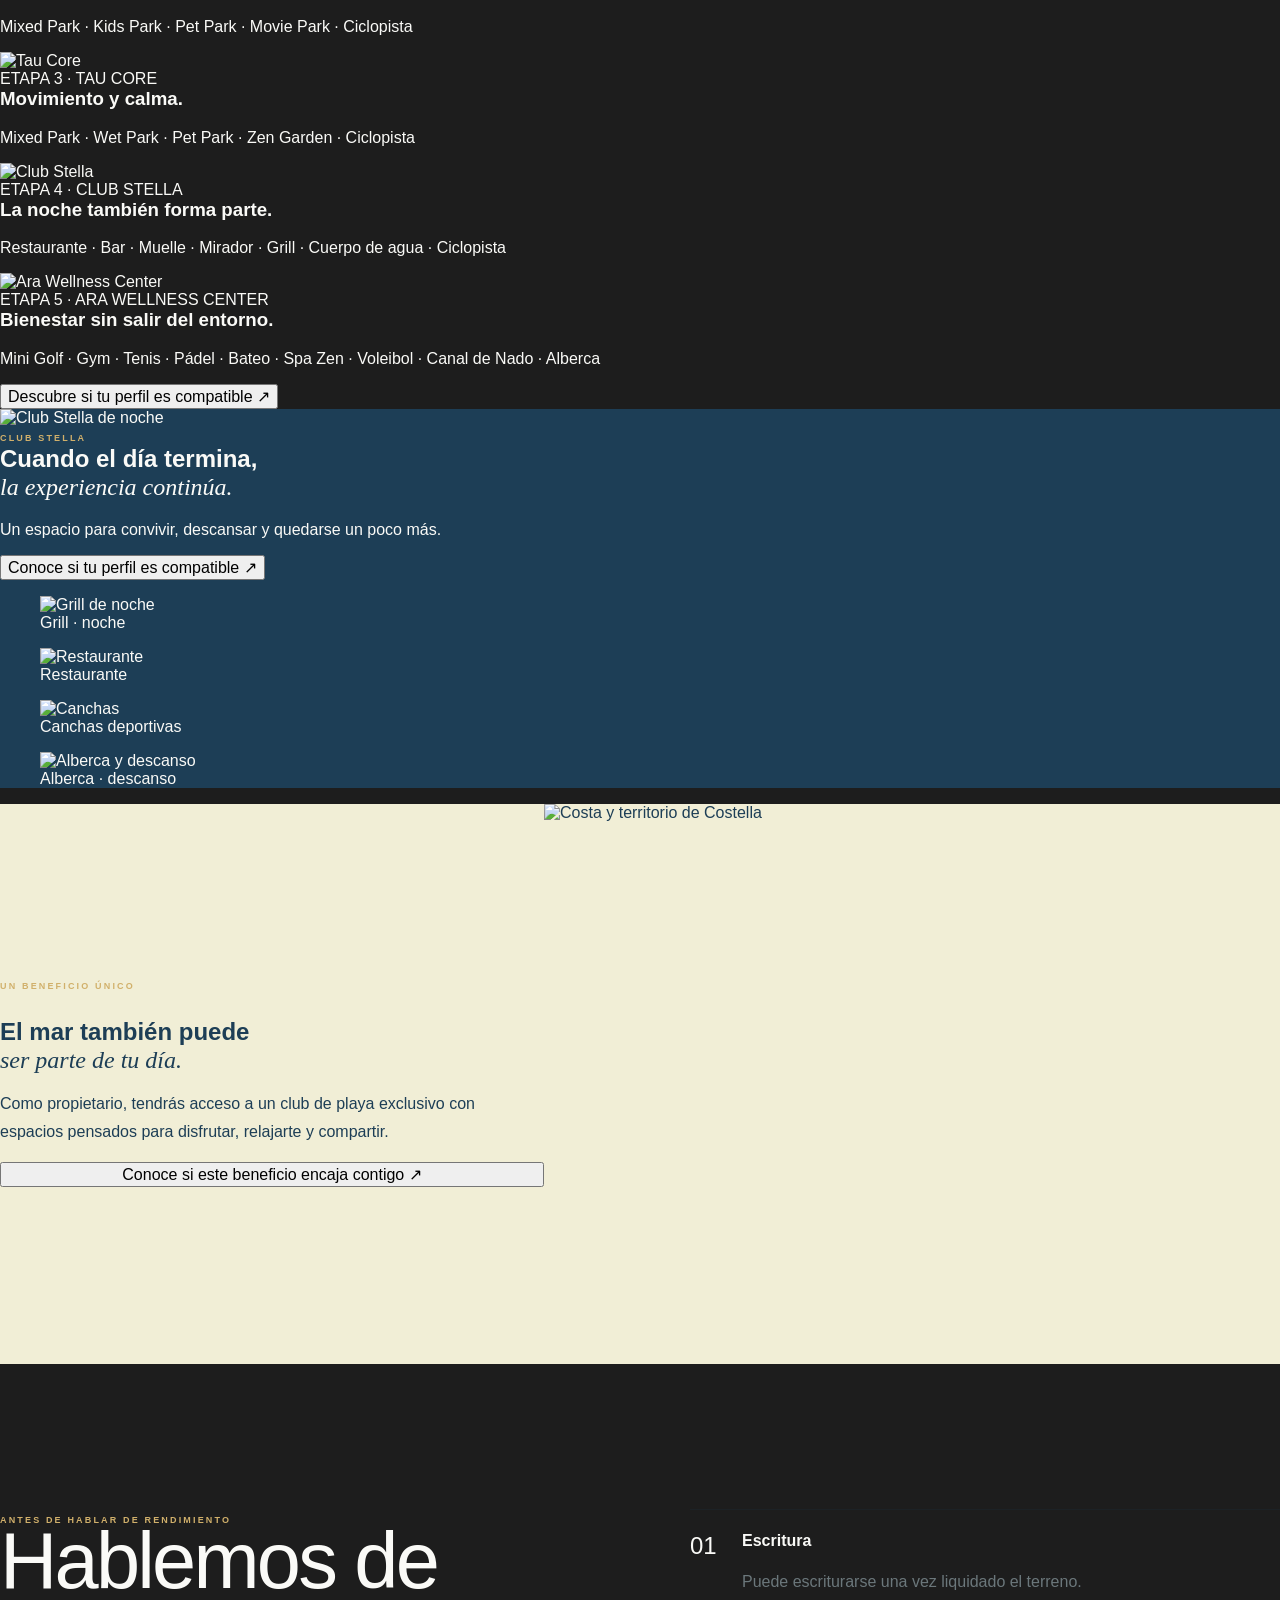
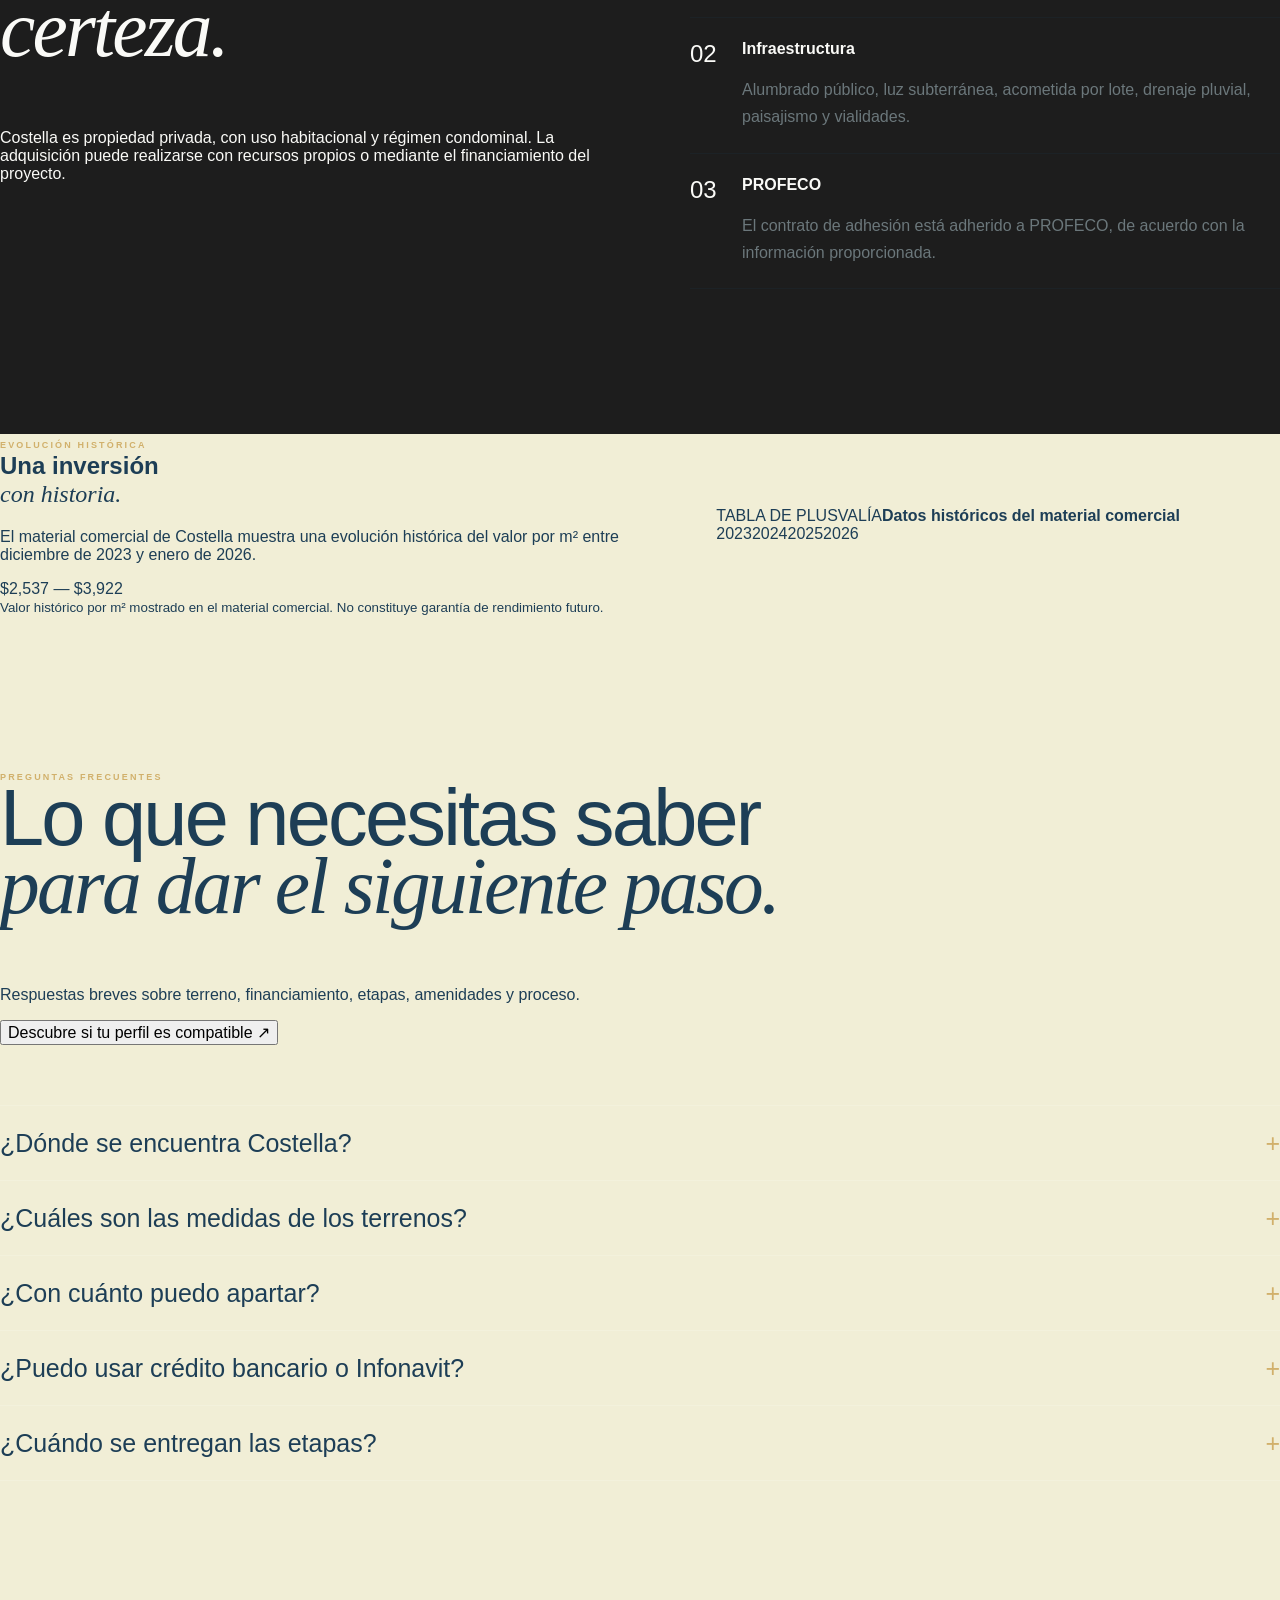
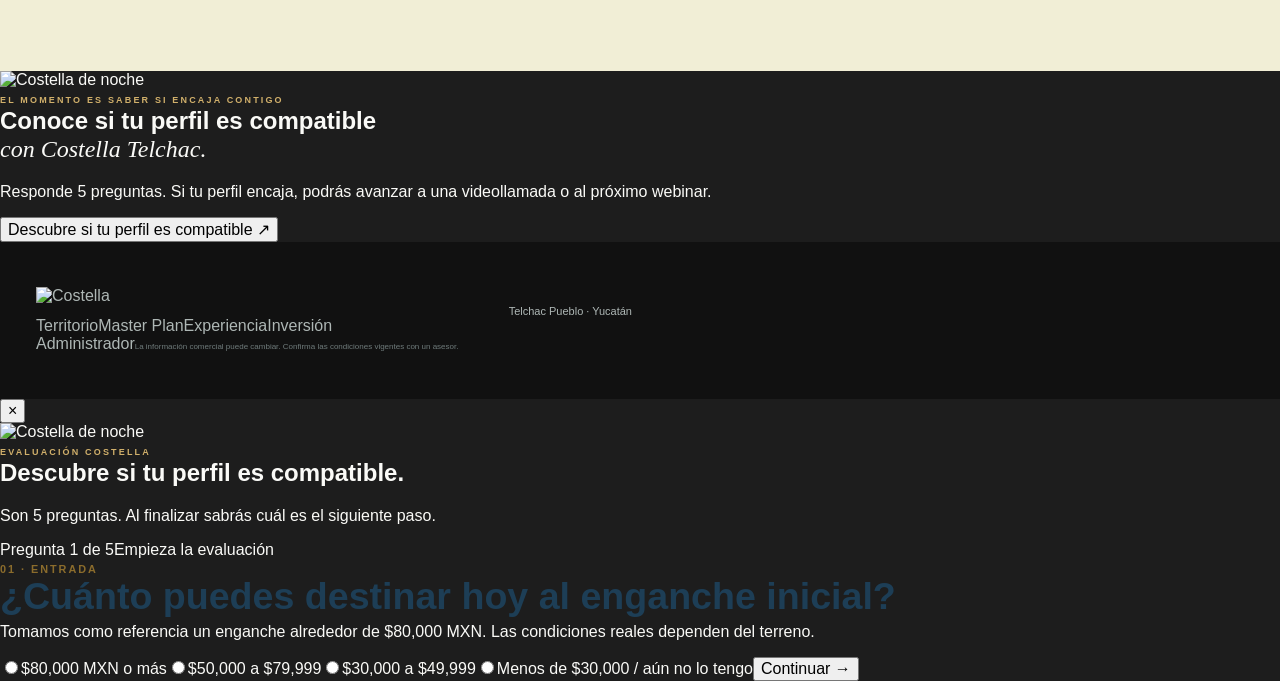
==== commit e804c0ac: "Costella V8" ====
--- a/index.html
+++ b/index.html
@@ -1,415 +1,224 @@
 <!doctype html>
 <html lang="es">
 <head>
-<meta charset="utf-8">
-<meta name="viewport" content="width=device-width,initial-scale=1,viewport-fit=cover">
-<meta name="theme-color" content="#07131b">
-<meta name="description" content="Costella Telchac Residencial. Terrenos residenciales en Telchac, Yucatán, con planeación, naturaleza, amenidades y visión patrimonial.">
-<title>Costella · Telchac Residencial</title>
-<link rel="preconnect" href="https://fonts.googleapis.com">
-<link rel="preconnect" href="https://fonts.gstatic.com" crossorigin>
-<link href="https://fonts.googleapis.com/css2?family=Lora:ital,wght@0,400;0,500;1,400;1,500&family=Manrope:wght@400;500;600;700;800&display=swap" rel="stylesheet">
-<link rel="stylesheet" href="/css/style.css">
+  <meta charset="utf-8">
+  <meta name="viewport" content="width=device-width, initial-scale=1">
+  <meta name="theme-color" content="#0b1d28">
+  <meta name="description" content="Costella Telchac Residencial: un desarrollo pensado para elegir territorio, construir con visión y vivir la costa yucateca.">
+  <title>Costella · Telchac Residencial</title>
+  <link rel="stylesheet" href="/css/style.css">
+  <script src="/js/config.js"></script>
 </head>
 <body>
-<div class="scroll-progress"><span id="scrollProgress"></span></div>
-
-<header class="site-header" id="siteHeader">
-  <a class="brand" href="#top"><img src="/assets/brand/costella-logo-white.png" alt="Costella Telchac Residencial"></a>
-  <nav class="nav" aria-label="Principal">
-    <a href="#territorio">Territorio</a>
-    <a href="#proyecto">Proyecto</a>
-    <a href="#masterplan">Master Plan</a>
-    <a href="#experiencia">Experiencia</a>
-    <a href="#inversion">Inversión</a>
-    <a href="#preguntas">Preguntas</a>
-  </nav>
-  <button class="cta cta-gold cta-head js-qualify">Conoce si tu perfil es compatible <span>↗</span></button>
-</header>
-
-<main id="top">
-
-<section class="hero section-night">
-  <div class="hero-image"><img src="/assets/renders/night/entrada-nocturna.webp" alt="Acceso de Costella de noche"></div>
-  <div class="hero-shade"></div>
-  <div class="container hero-layout">
-    <div class="hero-copy">
-      <div class="eyebrow eyebrow-light">COSTELLA · TELCHAC YUCATÁN</div>
-      <h1>Un territorio<br><em>para elegir distinto.</em></h1>
-      <p>19 hectáreas. 533 lotes. Cinco etapas. Un entorno pensado para quienes valoran espacio, naturaleza y una visión patrimonial de largo plazo.</p>
-      <button class="cta cta-gold cta-xl js-qualify">Conoce si tu perfil es compatible <span>↗</span></button>
-    </div>
-    <div class="hero-aside">
-      <div class="micro-stat"><strong>19</strong><span>hectáreas</span></div>
-      <div class="micro-stat"><strong>533</strong><span>lotes</span></div>
-      <div class="micro-stat"><strong>200–350</strong><span>m² por lote</span></div>
-      <div class="micro-stat"><strong>05</strong><span>etapas</span></div>
-    </div>
+  <header class="site-header" id="top">
+    <a class="brand" href="#top" aria-label="Costella Telchac Residencial">
+      <img src="/assets/brand/costella-logo-gold.png" alt="Costella Telchac Residencial">
+    </a>
+    <nav class="site-nav" aria-label="Principal">
+      <a href="#territorio">Territorio</a>
+      <a href="#proyecto">Proyecto</a>
+      <a href="#masterplan">Master Plan</a>
+      <a href="#experiencia">Experiencia</a>
+      <a href="#inversion">Inversión</a>
+    </nav>
+    <button class="header-cta js-qualify">Descubre si tu perfil es compatible <span>↗</span></button>
+  </header>
+
+  <main>
+    <section class="hero">
+      <div class="hero-media">
+        <img src="/assets/night/club-stella-night.webp" alt="Club Stella de noche" loading="eager">
+      </div>
+      <div class="hero-overlay"></div>
+      <div class="hero-content shell">
+        <p class="eyebrow">COSTELLA · TELCHAC, YUCATÁN</p>
+        <h1>No todos buscan<br><em>un terreno.</em></h1>
+        <p class="hero-copy">Algunos buscan el lugar donde quieren vivir, construir y tomar decisiones con una visión más amplia.</p>
+        <button class="cta cta-gold js-qualify">Descubre si tu perfil es compatible <span>↗</span></button>
+      </div>
+      <div class="hero-meta shell">
+        <span>19 ha</span><span>533 lotes</span><span>200–350 m²</span><span>05 etapas</span>
+      </div>
+    </section>
+
+    <section class="intro section-cream">
+      <div class="shell intro-grid">
+        <div class="section-kicker">UNA DECISIÓN DISTINTA</div>
+        <div class="intro-title">
+          <h2>Si solo buscas dónde comprar,<br><em>hay muchas opciones.</em></h2>
+          <p>Si buscas dónde construir una vida, preservar espacio y tomar una decisión patrimonial con calma, vale la pena mirar el territorio de otra manera.</p>
+        </div>
+      </div>
+      <div class="shell framed-hero">
+        <div class="framed-image"><img src="/assets/day/caseta.webp" alt="Acceso de Costella Telchac"></div>
+        <div class="framed-copy">
+          <span class="small-label">LA PREGUNTA CAMBIA</span>
+          <h3>¿Qué quieres que exista alrededor de lo que vas a construir?</h3>
+          <p>Costella parte de esa pregunta: ubicación, amplitud, infraestructura y espacios que acompañan el tiempo que vas a pasar aquí.</p>
+          <button class="text-cta js-qualify">Descubre si tu perfil es compatible <span>↗</span></button>
+        </div>
+      </div>
+    </section>
+
+    <section id="territorio" class="territory section-navy">
+      <div class="shell section-head split-head">
+        <div>
+          <span class="eyebrow">EL TERRITORIO</span>
+          <h2>Antes del terreno,<br><em>está el lugar.</em></h2>
+        </div>
+        <p>Costella se encuentra en Telchac Pueblo, conectado con la costa, la naturaleza y algunos de los destinos que forman parte de la experiencia de Yucatán.</p>
+      </div>
+      <div class="shell master-hero-card">
+        <div class="master-image"><img src="/assets/master/top-master-plan.webp" alt="Vista aérea del territorio y Top Master Plan"></div>
+        <div class="distance-grid">
+          <div><strong>7 km</strong><span>Muelle de Telchac</span></div>
+          <div><strong>12 km</strong><span>Zona comercial</span></div>
+          <div><strong>13.5 km</strong><span>Reef Club</span></div>
+          <div><strong>19.7 km</strong><span>Chicxulub</span></div>
+          <div><strong>39 km</strong><span>Sendero Jurásico</span></div>
+          <div><strong>50 km</strong><span>Progreso</span></div>
+          <div><strong>70 km</strong><span>Mérida</span></div>
+          <div><strong>78.7 km</strong><span>Aeropuerto de Mérida</span></div>
+        </div>
+      </div>
+      <div class="shell center-cta"><button class="cta cta-gold js-qualify">Descubre si tu perfil es compatible <span>↗</span></button></div>
+    </section>
+
+    <section id="proyecto" class="stats section-cream">
+      <div class="shell stats-wrap">
+        <div class="stats-copy">
+          <span class="eyebrow">COSTELLA TELCHAC RESIDENCIAL</span>
+          <h2>Un proyecto que<br><em>deja espacio.</em></h2>
+          <p>Un desarrollo residencial urbanizado en régimen condominal y con uso habitacional, pensado para integrar naturaleza, infraestructura y privacidad.</p>
+        </div>
+        <div class="stats-grid">
+          <div><strong>19</strong><span>hectáreas</span></div>
+          <div><strong>533</strong><span>lotes</span></div>
+          <div><strong>200–350</strong><span>m² por lote</span></div>
+          <div><strong>05</strong><span>etapas</span></div>
+        </div>
+      </div>
+    </section>
+
+    <section id="masterplan" class="master-detail section-cream">
+      <div class="shell section-head split-head">
+        <div><span class="eyebrow">EL PROYECTO</span><h2>Un territorio pensado<br><em>antes de ser ocupado.</em></h2></div>
+        <p>La planeación distribuye etapas, espacios comunes, áreas verdes y amenidades para crear una experiencia residencial integral.</p>
+      </div>
+      <div class="shell plan-card"><img src="/assets/master/master-plan.webp" alt="Master Plan de Costella Telchac"></div>
+      <div class="shell stages">
+        <div class="stage"><span>01</span><b>100% vendida</b><small>Entrega 2029</small></div>
+        <div class="stage"><span>02</span><b>100% vendida</b><small>Entrega 2030</small></div>
+        <div class="stage active"><span>03</span><b>Disponible</b><small>Entrega 2031</small></div>
+        <div class="stage"><span>04</span><b>Próximamente</b><small>Comercialización posterior</small></div>
+        <div class="stage"><span>05</span><b>Próximamente</b><small>Comercialización posterior</small></div>
+      </div>
+      <div class="shell center-cta"><button class="text-cta js-qualify">Conoce si Costella encaja contigo <span>↗</span></button></div>
+    </section>
+
+    <section class="video section-night">
+      <div class="shell video-head"><div><span class="eyebrow">EL PROYECTO EN MOVIMIENTO</span><h2>Conoce Costella<br><em>más allá de una imagen.</em></h2></div><p>Un recorrido por el entorno, la planeación y la experiencia que hace de Costella una propuesta distinta en la costa yucateca.</p></div>
+      <div class="shell video-frame"><iframe src="https://www.youtube.com/embed/GN3wHvDtAbM" title="Costella Telchac" loading="lazy" allow="accelerometer; autoplay; clipboard-write; encrypted-media; gyroscope; picture-in-picture; web-share" allowfullscreen></iframe></div>
+    </section>
+
+    <section id="inversion" class="investment section-cream">
+      <div class="shell investment-head">
+        <div><span class="eyebrow">TU INVERSIÓN, CON SENTIDO</span><h2>Entrar a Costella<br><em>tiene un punto de partida claro.</em></h2></div>
+        <p>Condiciones comerciales de referencia para conocer el proyecto y conversar con un asesor.</p>
+      </div>
+      <div class="shell investment-grid">
+        <article><span>Apartado</span><strong>$5,000</strong><small>MXN</small></article>
+        <article><span>Enganche mínimo</span><strong>12%</strong><small>del valor del terreno</small></article>
+        <article><span>Financiamiento</span><strong>12–180</strong><small>meses · primeros 84 sin interés</small></article>
+        <article><span>Mensualidades</span><strong>Desde $3,300</strong><small>MXN</small></article>
+      </div>
+      <div class="shell investment-note"><p>La disponibilidad, precios y condiciones pueden cambiar. Confirma la información vigente con un asesor.</p><button class="cta cta-navy js-qualify">Conoce si tu perfil es compatible <span>↗</span></button></div>
+    </section>
+
+    <section id="experiencia" class="experience section-navy">
+      <div class="shell section-head centered"><span class="eyebrow">EL ENTORNO TAMBIÉN FORMA PARTE</span><h2>Más de 50 amenidades,<br><em>distribuidas para vivirlas.</em></h2><p>Cuatro núcleos. Cuatro momentos del proyecto. Una misma visión de amplitud, convivencia y bienestar.</p></div>
+      <div class="shell amenity-grid">
+        <article class="amenity-card"><img src="/assets/day/parque.webp" alt="Capella Core"><div><span>ETAPA 2 · CAPELLA CORE</span><h3>Jugar, caminar, respirar.</h3><p>Mixed Park · Kids Park · Pet Park · Movie Park · Ciclopista</p></div></article>
+        <article class="amenity-card"><img src="/assets/day/wellness.webp" alt="Tau Core"><div><span>ETAPA 3 · TAU CORE</span><h3>Movimiento y calma.</h3><p>Mixed Park · Wet Park · Pet Park · Zen Garden · Ciclopista</p></div></article>
+        <article class="amenity-card night-card"><img src="/assets/night/club-stella-night.webp" alt="Club Stella"><div><span>ETAPA 4 · CLUB STELLA</span><h3>La noche también forma parte.</h3><p>Restaurante · Bar · Muelle · Mirador · Grill · Cuerpo de agua · Ciclopista</p></div></article>
+        <article class="amenity-card night-card"><img src="/assets/night/pool-night.webp" alt="Ara Wellness Center"><div><span>ETAPA 5 · ARA WELLNESS CENTER</span><h3>Bienestar sin salir del entorno.</h3><p>Mini Golf · Gym · Tenis · Pádel · Bateo · Spa Zen · Voleibol · Canal de Nado · Alberca</p></div></article>
+      </div>
+      <div class="shell center-cta"><button class="cta cta-gold js-qualify">Descubre si tu perfil es compatible <span>↗</span></button></div>
+    </section>
+
+    <section class="club section-night">
+      <div class="shell club-hero"><img src="/assets/night/deck-night.webp" alt="Club Stella de noche"><div class="club-overlay"><span class="eyebrow">CLUB STELLA</span><h2>Cuando el día termina,<br><em>la experiencia continúa.</em></h2><p>Un espacio para convivir, descansar y quedarse un poco más.</p><button class="cta cta-gold js-qualify">Conoce si tu perfil es compatible <span>↗</span></button></div></div>
+      <div class="shell gallery-strip">
+        <figure><img src="/assets/night/grill-night.webp" alt="Grill de noche"><figcaption>Grill · noche</figcaption></figure>
+        <figure><img src="/assets/day/restaurant.webp" alt="Restaurante"><figcaption>Restaurante</figcaption></figure>
+        <figure><img src="/assets/day/canchas.webp" alt="Canchas"><figcaption>Canchas deportivas</figcaption></figure>
+        <figure><img src="/assets/night/pool-night.webp" alt="Alberca y descanso"><figcaption>Alberca · descanso</figcaption></figure>
+      </div>
+    </section>
+
+    <section class="beach section-cream">
+      <div class="shell beach-grid">
+        <div class="beach-copy"><span class="eyebrow">UN BENEFICIO ÚNICO</span><h2>El mar también puede<br><em>ser parte de tu día.</em></h2><p>Como propietario, tendrás acceso a un club de playa exclusivo con espacios pensados para disfrutar, relajarte y compartir.</p><button class="text-cta js-qualify">Conoce si este beneficio encaja contigo <span>↗</span></button></div>
+        <div class="beach-visual"><img src="/assets/master/top-master-plan.webp" alt="Costa y territorio de Costella"></div>
+      </div>
+    </section>
+
+    <section class="certainty section-navy">
+      <div class="shell certainty-grid">
+        <div><span class="eyebrow">ANTES DE HABLAR DE RENDIMIENTO</span><h2>Hablemos de<br><em>certeza.</em></h2><p>Costella es propiedad privada, con uso habitacional y régimen condominal. La adquisición puede realizarse con recursos propios o mediante el financiamiento del proyecto.</p></div>
+        <div class="certainty-list">
+          <div><span>01</span><strong>Escritura</strong><p>Puede escriturarse una vez liquidado el terreno.</p></div>
+          <div><span>02</span><strong>Infraestructura</strong><p>Alumbrado público, luz subterránea, acometida por lote, drenaje pluvial, paisajismo y vialidades.</p></div>
+          <div><span>03</span><strong>PROFECO</strong><p>El contrato de adhesión está adherido a PROFECO, de acuerdo con la información proporcionada.</p></div>
+        </div>
+      </div>
+    </section>
+
+    <section class="historical section-cream">
+      <div class="shell history-grid">
+        <div><span class="eyebrow">EVOLUCIÓN HISTÓRICA</span><h2>Una inversión<br><em>con historia.</em></h2><p>El material comercial de Costella muestra una evolución histórica del valor por m² entre diciembre de 2023 y enero de 2026.</p><div class="history-number">$2,537 <span>—</span> $3,922</div><small>Valor histórico por m² mostrado en el material comercial. No constituye garantía de rendimiento futuro.</small></div>
+        <div class="history-panel"><span>TABLA DE PLUSVALÍA</span><strong>Datos históricos del material comercial</strong><div class="history-bars"><i style="height:24%"></i><i style="height:32%"></i><i style="height:39%"></i><i style="height:57%"></i><i style="height:78%"></i><i style="height:84%"></i></div><div class="history-years"><span>2023</span><span>2024</span><span>2025</span><span>2026</span></div></div>
+      </div>
+    </section>
+
+    <section class="faq section-cream">
+      <div class="shell faq-grid"><div><span class="eyebrow">PREGUNTAS FRECUENTES</span><h2>Lo que necesitas saber<br><em>para dar el siguiente paso.</em></h2><p>Respuestas breves sobre terreno, financiamiento, etapas, amenidades y proceso.</p><button class="cta cta-navy js-qualify">Descubre si tu perfil es compatible <span>↗</span></button></div><div class="faq-list">
+        <details><summary>¿Dónde se encuentra Costella?</summary><p>En Telchac Pueblo, Yucatán. Está a 7 km del Muelle de Telchac Puerto Club.</p></details>
+        <details><summary>¿Cuáles son las medidas de los terrenos?</summary><p>Desde 200 m² hasta 350 m².</p></details>
+        <details><summary>¿Con cuánto puedo apartar?</summary><p>El apartado es de $5,000 MXN. El enganche mínimo es del 12% del valor del terreno.</p></details>
+        <details><summary>¿Puedo usar crédito bancario o Infonavit?</summary><p>No. La adquisición se realiza con recursos propios o mediante el financiamiento del proyecto.</p></details>
+        <details><summary>¿Cuándo se entregan las etapas?</summary><p>Etapa 1: 2029 · Etapa 2: 2030 · Etapa 3: 2031. Etapas 4 y 5: próximas, sujetas a comercialización.</p></details>
+      </div></div>
+    </section>
+
+    <section class="final-cta">
+      <img src="/assets/night/club-stella-night.webp" alt="Costella de noche">
+      <div class="final-overlay"></div>
+      <div class="final-content shell"><span class="eyebrow">EL MOMENTO ES SABER SI ENCAJA CONTIGO</span><h2>Conoce si tu perfil es compatible<br><em>con Costella Telchac.</em></h2><p>Responde 5 preguntas. Si tu perfil encaja, podrás avanzar a una videollamada o al próximo webinar.</p><button class="cta cta-gold cta-large js-qualify">Descubre si tu perfil es compatible <span>↗</span></button></div>
+    </section>
+  </main>
+
+  <footer class="footer"><div class="shell footer-grid"><div><img src="/assets/brand/costella-logo-gold.png" alt="Costella"><p>Telchac Pueblo · Yucatán</p></div><div><a href="#territorio">Territorio</a><a href="#masterplan">Master Plan</a><a href="#experiencia">Experiencia</a><a href="#inversion">Inversión</a></div><div><a href="/admin.html">Administrador</a><small>La información comercial puede cambiar. Confirma las condiciones vigentes con un asesor.</small></div></div></footer>
+
+  <!-- Qualification modal -->
+  <div class="modal" id="qualifyModal" aria-hidden="true">
+    <div class="modal-backdrop" id="qualifyBackdrop"></div>
+    <section class="qualify-card" role="dialog" aria-modal="true" aria-labelledby="qualifyTitle">
+      <button class="modal-close" id="qualifyClose" aria-label="Cerrar">×</button>
+      <div class="qualify-visual"><img src="/assets/night/club-stella-night.webp" alt="Costella de noche"><div class="qualify-visual-overlay"></div><div><span class="eyebrow">EVALUACIÓN COSTELLA</span><h2 id="qualifyTitle">Descubre si tu perfil es compatible.</h2><p>Son 5 preguntas. Al finalizar sabrás cuál es el siguiente paso.</p></div></div>
+      <div class="qualify-body">
+        <div class="progress-wrap"><div class="progress-meta"><span id="stepCounter">Pregunta 1 de 5</span><span id="progressText">Empieza la evaluación</span></div><div class="progress"><span id="progressBar"></span></div></div>
+        <form id="qualificationForm">
+          <div class="qualify-step active" data-step="0"><span class="step-kicker">01 · ENTRADA</span><h3>¿Cuánto puedes destinar hoy al enganche inicial?</h3><p>Tomamos como referencia un enganche alrededor de $80,000 MXN. Las condiciones reales dependen del terreno.</p><label><input type="radio" name="q1" value="80k-plus"><span>$80,000 MXN o más</span></label><label><input type="radio" name="q1" value="50-79k"><span>$50,000 a $79,999</span></label><label><input type="radio" name="q1" value="30-49k"><span>$30,000 a $49,999</span></label><label><input type="radio" name="q1" value="under-30k"><span>Menos de $30,000 / aún no lo tengo</span></label><button class="cta cta-navy" type="submit">Continuar <span>→</span></button></div>
+          <div class="qualify-step" data-step="1"><span class="step-kicker">02 · INTENCIÓN</span><h3>¿Para qué buscas un terreno residencial?</h3><label><input type="radio" name="q2" value="build"><span>Construir mi casa</span></label><label><input type="radio" name="q2" value="invest"><span>Invertir y construir patrimonio</span></label><label><input type="radio" name="q2" value="resell"><span>Comprar para vender después</span></label><label><input type="radio" name="q2" value="explore"><span>Todavía estoy explorando</span></label><div class="modal-nav"><button type="button" class="back-btn" data-back>← Atrás</button><button class="cta cta-navy" type="submit">Continuar <span>→</span></button></div></div>
+          <div class="qualify-step" data-step="2"><span class="step-kicker">03 · HORIZONTE</span><h3>¿Qué tan cómodo te resulta un desarrollo con entregas progresivas?</h3><label><input type="radio" name="q3" value="2029"><span>2029 me funciona</span></label><label><input type="radio" name="q3" value="2030-plus"><span>Puedo esperar más allá de 2029</span></label><label><input type="radio" name="q3" value="before-2029"><span>Necesito recibir antes de 2029</span></label><label><input type="radio" name="q3" value="unknown"><span>Aún no tengo claro el horizonte</span></label><div class="modal-nav"><button type="button" class="back-btn" data-back>← Atrás</button><button class="cta cta-navy" type="submit">Continuar <span>→</span></button></div></div>
+          <div class="qualify-step" data-step="3"><span class="step-kicker">04 · MOMENTO</span><h3>¿Cuándo te gustaría tomar una decisión?</h3><label><input type="radio" name="q4" value="30-days"><span>En los próximos 30 días</span></label><label><input type="radio" name="q4" value="1-3-months"><span>En 1 a 3 meses</span></label><label><input type="radio" name="q4" value="3-6-months"><span>En 3 a 6 meses</span></label><label><input type="radio" name="q4" value="later"><span>Más adelante</span></label><div class="modal-nav"><button type="button" class="back-btn" data-back>← Atrás</button><button class="cta cta-navy" type="submit">Continuar <span>→</span></button></div></div>
+          <div class="qualify-step" data-step="4"><span class="step-kicker">05 · SIGUIENTE PASO</span><h3>¿Qué te gustaría hacer después de conocer Costella?</h3><label><input type="radio" name="q5" value="call"><span>Agendar una videollamada</span></label><label><input type="radio" name="q5" value="webinar"><span>Conocer el próximo webinar</span></label><label><input type="radio" name="q5" value="info"><span>Revisar la información antes</span></label><label><input type="radio" name="q5" value="explore"><span>Explorar otros proyectos</span></label><div class="modal-nav"><button type="button" class="back-btn" data-back>← Atrás</button><button class="cta cta-navy" type="submit">Ver mi resultado <span>→</span></button></div></div>
+        </form>
+        <div class="result" id="qualifyResult" hidden><span class="step-kicker">RESULTADO</span><h3 id="resultTitle"></h3><p id="resultBody"></p><div class="result-actions"><a id="bookingButton" class="cta cta-gold" target="_blank" rel="noopener" hidden>Agenda una videollamada ↗</a><a id="webinarButton" class="cta cta-navy" target="_blank" rel="noopener" hidden>Conoce el próximo webinar ↗</a></div><div id="alternativeForm" class="alt-form" hidden><h4>Quiero conocer otro proyecto</h4><p>Déjanos tus datos y cuéntanos qué estás buscando.</p><label>Nombre<input id="altName" type="text" autocomplete="name" required></label><label>WhatsApp<input id="altWhatsApp" type="tel" autocomplete="tel" required></label><label>Correo<input id="altEmail" type="email" autocomplete="email"></label><label>¿Qué buscas?<textarea id="altSearch" rows="3"></textarea></label><label>¿Cuánto te gustaría invertir?<select id="altBudget"><option value="">Selecciona</option><option>$50,000–$99,999</option><option>$100,000–$249,999</option><option>$250,000–$499,999</option><option>$500,000+</option><option>Aún no lo sé</option></select></label><button class="cta cta-navy" id="altSubmit">Enviar mis datos <span>→</span></button><p class="alt-status" id="altStatus"></p></div><p class="result-note">Evaluación comercial inicial. No representa aprobación contractual ni garantiza disponibilidad.</p></div>
+      </div>
+    </section>
   </div>
-  <div class="hero-bottom container">
-    <span>Telchac Pueblo · Yucatán</span>
-    <a href="#territorio">Explorar ↓</a>
-  </div>
-</section>
-
-<section class="manifest section-cream">
-  <div class="container editorial-head">
-    <div>
-      <div class="eyebrow">UNA DECISIÓN DISTINTA</div>
-      <h2>No todos buscan<br><em>un terreno.</em></h2>
-    </div>
-    <div class="editorial-copy">
-      <p class="lead">Algunos buscan el lugar donde quieren construir, preservar espacio y tomar una decisión con más criterio que prisa.</p>
-      <div class="copy-line"></div>
-      <p>Costella parte de esa idea: menos saturación, más territorio, infraestructura y amenidades pensadas para acompañar el tiempo.</p>
-    </div>
-  </div>
-
-  <div class="container split-feature">
-    <div class="feature-image tall"><img src="/assets/renders/day/caseta.webp" alt="Acceso principal de Costella"></div>
-    <div class="feature-copy dark-card">
-      <div class="eyebrow eyebrow-light">EL LUGAR IMPORTA</div>
-      <h3>¿Qué quieres que exista alrededor de lo que vas a construir?</h3>
-      <p>Un desarrollo residencial no termina en el lote: también importa lo que lo rodea, cómo se conecta y cómo se disfruta con el tiempo.</p>
-      <button class="text-link light js-qualify">Conoce si tu perfil es compatible <span>↗</span></button>
-    </div>
-  </div>
-</section>
-
-<section id="territorio" class="territory section-cream">
-  <div class="container section-kicker">
-    <div class="eyebrow">01 · TERRITORIO</div>
-    <h2>Antes del terreno,<br><em>está el lugar.</em></h2>
-    <p>Costella se encuentra en Telchac Pueblo, en un punto conectado con la costa, la naturaleza y algunos de los destinos que forman parte de la experiencia de Yucatán.</p>
-  </div>
-
-  <div class="container image-wide">
-    <img src="/assets/renders/day/top-master-plan-v13.webp" alt="Top Master Plan y territorio de Costella" loading="lazy">
-    <div class="image-caption"><span>TOP MASTER PLAN · VISTA TERRITORIAL</span><span>Costella · Telchac</span></div>
-  </div>
-
-  <div class="container metrics-grid">
-    <div><strong>7 km</strong><span>Muelle de Telchac Puerto Club</span></div>
-    <div><strong>13.5 km</strong><span>Reef Club</span></div>
-    <div><strong>39 km</strong><span>Chicxulub & Sendero Jurásico</span></div>
-    <div><strong>50 km</strong><span>Malecón de Progreso</span></div>
-    <div><strong>70 km</strong><span>Mérida</span></div>
-    <div><strong>78.7 km</strong><span>Aeropuerto de Mérida</span></div>
-  </div>
-
-  <div class="container cta-row">
-    <button class="cta cta-navy cta-large js-qualify">Conoce si tu perfil es compatible <span>↗</span></button>
-  </div>
-</section>
-
-<section id="proyecto" class="project section-night">
-  <div class="container section-kicker light">
-    <div class="eyebrow eyebrow-light">02 · EL PROYECTO</div>
-    <h2>Un proyecto que<br><em>deja espacio.</em></h2>
-    <p>Un desarrollo residencial urbanizado en régimen condominal, con uso habitacional, áreas verdes y una planeación que prioriza amplitud y privacidad.</p>
-  </div>
-
-  <div class="container stats-band">
-    <div><strong>19</strong><span>Hectáreas</span></div>
-    <div><strong>533</strong><span>Lotes</span></div>
-    <div><strong>200–350</strong><span>m² por lote</span></div>
-    <div><strong>05</strong><span>Etapas</span></div>
-  </div>
-
-  <div class="container collage-grid">
-    <div class="collage-large"><img src="/assets/renders/day/aerea-club.webp" alt="Vista aérea del proyecto"></div>
-    <div class="collage-small"><img src="/assets/renders/day/family-club.webp" alt="Espacios familiares"></div>
-    <div class="collage-copy">
-      <div class="eyebrow eyebrow-light">PLANEACIÓN</div>
-      <h3>Infraestructura para vivir con comodidad.</h3>
-      <p>Alumbrado público, electricidad subterránea, agua en áreas comunes, drenaje pluvial, paisajismo, mojoneras y vialidades planeadas.</p>
-    </div>
-  </div>
-</section>
-
-<section id="masterplan" class="master section-cream">
-  <div class="container editorial-head">
-    <div>
-      <div class="eyebrow">03 · MASTER PLAN</div>
-      <h2>Planeado antes<br><em>de ser ocupado.</em></h2>
-    </div>
-    <div class="editorial-copy">
-      <p class="lead">La planeación integra lotes, circulación, áreas verdes y amenidades dentro de una misma visión territorial.</p>
-      <button class="text-link dark js-qualify">Conoce si tu perfil es compatible <span>↗</span></button>
-    </div>
-  </div>
-
-  <div class="container image-wide master-detail">
-    <img src="/assets/renders/day/master-plan-v13.webp" alt="Master Plan de Costella por etapas y amenidades" loading="lazy">
-    <div class="image-caption"><span>MASTER PLAN · ETAPAS Y AMENIDADES</span><span>Capella · Tau · Club Stella · Ara Wellness</span></div>
-  </div>
-
-  <div class="container stage-grid">
-    <article><div class="stage-no">01</div><h3>Etapa 1</h3><p>2029 · 100% vendida</p></article>
-    <article><div class="stage-no">02</div><h3>Etapa 2</h3><p>2030 · 100% vendida</p></article>
-    <article class="available"><div class="stage-no">03</div><h3>Etapa 3</h3><p>2031 · Disponible</p></article>
-    <article><div class="stage-no">04</div><h3>Etapa 4</h3><p>Próximamente</p></article>
-    <article><div class="stage-no">05</div><h3>Etapa 5</h3><p>Próximamente</p></article>
-  </div>
-
-  <div class="container legal-note">Las fechas de entrega se manejan por etapa y están sujetas a la comercialización y condiciones vigentes.</div>
-</section>
-
-<section class="video section-deep">
-  <div class="container video-grid">
-    <div class="video-copy">
-      <div class="eyebrow eyebrow-light">04 · EL PROYECTO EN MOVIMIENTO</div>
-      <h2>Conoce Costella<br><em>más allá de una imagen.</em></h2>
-      <p>Un recorrido por el entorno, la planeación y la experiencia que propone Costella en la costa yucateca.</p>
-      <button class="cta cta-light js-qualify">Conoce si tu perfil es compatible <span>↗</span></button>
-    </div>
-    <div class="video-frame">
-      <iframe src="https://www.youtube-nocookie.com/embed/GN3wHvDtAbM?rel=0&modestbranding=1" title="Conoce Costella Telchac" loading="lazy" allow="accelerometer; autoplay; clipboard-write; encrypted-media; gyroscope; picture-in-picture; web-share" allowfullscreen></iframe>
-    </div>
-  </div>
-  <div class="container icon-strip">
-    <div><span>◌</span><strong>Naturaleza</strong><small>y tranquilidad</small></div>
-    <div><span>✦</span><strong>Amenidades</strong><small>de primer nivel</small></div>
-    <div><span>⌂</span><strong>Entorno</strong><small>seguro y exclusivo</small></div>
-    <div><span>↗</span><strong>Visión</strong><small>de largo plazo</small></div>
-  </div>
-</section>
-
-<section id="inversion" class="investment section-cream">
-  <div class="container investment-head">
-    <div>
-      <div class="eyebrow">05 · INVERSIÓN</div>
-      <h2>Tu patrimonio en la costa,<br><em>al alcance.</em></h2>
-    </div>
-    <div class="investment-copy">
-      <p>Condiciones comerciales pensadas para que puedas evaluar el proyecto con números claros.</p>
-      <button class="text-link dark js-qualify">Conoce si tu perfil es compatible <span>↗</span></button>
-    </div>
-  </div>
-
-  <div class="container finance-grid">
-    <div class="finance-card"><span>APARTADO</span><strong>$5,000</strong><small>MXN</small></div>
-    <div class="finance-card"><span>ENGANCHE MÍNIMO</span><strong>12%</strong><small>del valor del terreno</small></div>
-    <div class="finance-card"><span>FINANCIAMIENTO</span><strong>12–180</strong><small>meses · primeros 84 meses sin interés</small></div>
-    <div class="finance-card emphasis"><span>MENSUALIDADES</span><strong>Desde $3,300</strong><small>MXN · sujeto a condiciones vigentes</small></div>
-  </div>
-
-  <div class="container financing-foot">
-    <span>Acceso a información comercial vigente mediante asesor.</span>
-    <button class="cta cta-navy js-qualify">Conoce si tu perfil es compatible <span>↗</span></button>
-  </div>
-</section>
-
-<section id="experiencia" class="amenities section-night">
-  <div class="container section-kicker light">
-    <div class="eyebrow eyebrow-light">06 · EXPERIENCIA</div>
-    <h2>El entorno también<br><em>forma parte de la decisión.</em></h2>
-    <p>Más de 50 amenidades distribuidas en cuatro núcleos de desarrollo, pensados para distintos ritmos y formas de disfrutar Costella.</p>
-  </div>
-
-  <div class="container amenity-grid">
-    <article class="amenity-card">
-      <img src="/assets/renders/day/parque.webp" alt="Capella Core" loading="lazy">
-      <div><div class="eyebrow eyebrow-light">ETAPA 2</div><h3>Capella Core</h3><p>Mixed Park · Kids Park · Pet Park · Movie Park · Ciclopista</p></div>
-    </article>
-    <article class="amenity-card">
-      <img src="/assets/renders/day/canal-nado.webp" alt="Tau Core" loading="lazy">
-      <div><div class="eyebrow eyebrow-light">ETAPA 3</div><h3>Tau Core</h3><p>Mixed Park · Wet Park · Pet Park · Zen Garden · Ciclopista</p></div>
-    </article>
-    <article class="amenity-card featured">
-      <img src="/assets/renders/night/club-stella-laguna-night.webp" alt="Club Stella de noche" loading="lazy">
-      <div><div class="eyebrow eyebrow-light">ETAPA 4</div><h3>Club Stella</h3><p>Restaurante · Bar · Muelle · Mirador · Cuerpo de agua · Grill · Ciclopista</p></div>
-    </article>
-    <article class="amenity-card">
-      <img src="/assets/renders/day/gym.webp" alt="Ara Wellness Center" loading="lazy">
-      <div><div class="eyebrow eyebrow-light">ETAPA 5</div><h3>Ara Wellness Center</h3><p>Mini Golf · Gym · Tennis · Pádel · Bateo · Spa Zen · Voleibol · Canal de Nado · Alberca</p></div>
-    </article>
-  </div>
-
-  <div class="container section-cta-dark"><button class="cta cta-gold cta-large js-qualify">Conoce si tu perfil es compatible <span>↗</span></button></div>
-</section>
-
-<section class="club section-deep">
-  <div class="container club-hero">
-    <div class="club-image"><img src="/assets/renders/night/club-nocturno.webp" alt="Club Stella de noche" loading="lazy"></div>
-    <div class="club-copy">
-      <div class="eyebrow eyebrow-light">CLUB STELLA</div>
-      <h2>Un espacio exclusivo<br><em>para vivir la experiencia.</em></h2>
-      <p>Casa club, descanso, convivencia y un ritmo más lento al final del día. El cuerpo de agua de Club Stella tiene aproximadamente 2,330 m².</p>
-      <button class="cta cta-light js-qualify">Conoce si tu perfil es compatible <span>↗</span></button>
-    </div>
-  </div>
-
-  <div class="container gallery-grid">
-    <figure><img src="/assets/renders/night/grill-social-night.webp" alt="Grill social nocturno"><figcaption>Grill social</figcaption></figure>
-    <figure><img src="/assets/renders/night/grill-dining-night.webp" alt="Experiencia gastronómica nocturna"><figcaption>Gastronomía</figcaption></figure>
-    <figure><img src="/assets/renders/night/amenities-night.webp" alt="Amenidades nocturnas"><figcaption>Amenidades</figcaption></figure>
-  </div>
-</section>
-
-<section class="beach section-cream">
-  <div class="container beach-grid">
-    <div class="beach-copy">
-      <div class="eyebrow">UN BENEFICIO ÚNICO</div>
-      <h2>Acceso al<br><em>Club de Playa.</em></h2>
-      <p>El mar también forma parte de la experiencia. Como propietario, tendrás acceso al Club de Playa, sujeto a las condiciones vigentes del desarrollo.</p>
-      <button class="text-link dark js-qualify">Conoce si tu perfil es compatible <span>↗</span></button>
-    </div>
-    <div class="beach-image"><img src="/assets/renders/day/aerea-club.webp" alt="Entorno costero de Costella" loading="lazy"></div>
-  </div>
-</section>
-
-<section class="certainty section-dark">
-  <div class="container certainty-grid">
-    <div>
-      <div class="eyebrow eyebrow-light">07 · CERTEZA</div>
-      <h2>Antes de hablar de valor,<br><em>hablemos de certeza.</em></h2>
-    </div>
-    <div class="certainty-list">
-      <div><strong>Régimen condominal</strong><span>Desarrollo urbanizado con uso habitacional.</span></div>
-      <div><strong>Propiedad privada</strong><span>Tablaje 2879, perteneciente a Telchac Pueblo.</span></div>
-      <div><strong>Escrituración</strong><span>Una vez liquidado el terreno.</span></div>
-      <div><strong>Infraestructura</strong><span>Alumbrado, electricidad subterránea, vialidades, drenaje pluvial, paisajismo y áreas comunes.</span></div>
-    </div>
-  </div>
-</section>
-
-<section class="history section-cream">
-  <div class="container history-grid">
-    <div>
-      <div class="eyebrow">EVOLUCIÓN HISTÓRICA</div>
-      <h2>Una inversión<br><em>con historia.</em></h2>
-      <p class="lead">El material comercial presenta una evolución histórica del valor por m² entre diciembre de 2023 y enero de 2026.</p>
-      <div class="history-range"><strong>$2,537</strong><span>→</span><strong>$3,922</strong></div>
-      <small>Valores históricos por m² mostrados en el material comercial. No representan garantía de rendimiento futuro.</small>
-    </div>
-    <div class="history-note">
-      <div class="eyebrow eyebrow-light">REFERENCIA COMERCIAL</div>
-      <h3>Cuando el territorio se entiende, el valor se construye con el tiempo.</h3>
-      <p>La información histórica debe analizarse junto con las condiciones vigentes, la etapa y el tipo de lote.</p>
-    </div>
-  </div>
-</section>
-
-<section id="preguntas" class="faq section-cream">
-  <div class="container editorial-head">
-    <div><div class="eyebrow">08 · PREGUNTAS</div><h2>Lo que necesitas saber<br><em>para dar el siguiente paso.</em></h2></div>
-    <div class="editorial-copy"><p class="lead">Resuelve las preguntas más importantes antes de avanzar.</p></div>
-  </div>
-  <div class="container faq-list">
-    <details><summary>¿A qué municipio pertenece Costella?<span>+</span></summary><p>Al municipio de Telchac Pueblo.</p></details>
-    <details><summary>¿Qué tamaños de terrenos existen?<span>+</span></summary><p>Desde 200 m² hasta 350 m².</p></details>
-    <details><summary>¿Con cuánto puedo apartar?<span>+</span></summary><p>El apartado es de $5,000 MXN.</p></details>
-    <details><summary>¿Cuál es el enganche mínimo?<span>+</span></summary><p>12% sobre el precio del terreno.</p></details>
-    <details><summary>¿Puedo utilizar crédito bancario o Infonavit?<span>+</span></summary><p>No. La adquisición se realiza con recursos propios o mediante el financiamiento del proyecto.</p></details>
-    <details><summary>¿Cuándo se entrega Costella?<span>+</span></summary><p>Por etapas: Etapa 1 en 2029, Etapa 2 en 2030, Etapa 3 en 2031. Etapas 4 y 5 próximamente, sujetas a comercialización.</p></details>
-  </div>
-</section>
-
-<section class="final-cta">
-  <div class="final-bg"></div>
-  <div class="final-overlay"></div>
-  <div class="container final-content">
-    <div class="eyebrow eyebrow-light">EL SIGUIENTE PASO ES TUYO</div>
-    <h2>Descubre si tu perfil<br><em>es compatible con Costella.</em></h2>
-    <p>Responde 5 preguntas y descubre si el proyecto encaja contigo.</p>
-    <button class="cta cta-gold cta-xl js-qualify">Conoce si tu perfil es compatible <span>↗</span></button>
-  </div>
-</section>
-</main>
-
-<!-- Qualification modal -->
-<div class="modal" id="qualifyModal" aria-hidden="true">
-  <div class="modal-backdrop" data-close-modal></div>
-  <div class="modal-shell" role="dialog" aria-modal="true" aria-labelledby="modalTitle">
-    <button class="modal-close" id="qualifyClose" aria-label="Cerrar">×</button>
-    <div class="modal-visual"><img src="/assets/renders/night/club-stella-laguna-night.webp" alt="Club Stella de noche"></div>
-    <div class="modal-content">
-      <div class="eyebrow">COSTELLA · EVALUACIÓN</div>
-      <h2 id="modalTitle">Conoce si tu perfil<br><em>es compatible.</em></h2>
-      <p class="modal-intro">Son 5 preguntas. Al terminar sabrás cuál es el siguiente paso disponible para ti.</p>
-      <div class="progress-meta"><span id="stepCounter">Pregunta 1 de 5</span><span id="progressText">Empieza la evaluación</span></div>
-      <div class="progress-track"><span id="qualifyProgress"></span></div>
-
-      <form id="qualificationForm">
-        <div class="qualify-step active" data-step="0">
-          <div class="step-no">01</div><h3>¿Cuánto puedes destinar hoy al enganche inicial?</h3>
-          <p class="step-note">Tomamos como referencia un enganche inicial alrededor de $80,000 MXN.</p>
-          <label><input type="radio" name="q1" value="80k-plus"><span>$80,000 MXN o más</span></label>
-          <label><input type="radio" name="q1" value="50-79k"><span>$50,000 a $79,999 MXN</span></label>
-          <label><input type="radio" name="q1" value="30-49k"><span>$30,000 a $49,999 MXN</span></label>
-          <label><input type="radio" name="q1" value="under-30k"><span>Menos de $30,000 / todavía no lo tengo</span></label>
-        </div>
-
-        <div class="qualify-step" data-step="1">
-          <div class="step-no">02</div><h3>¿Para qué buscas un terreno residencial?</h3>
-          <label><input type="radio" name="q2" value="build"><span>Construir mi casa</span></label>
-          <label><input type="radio" name="q2" value="invest"><span>Invertir y construir patrimonio</span></label>
-          <label><input type="radio" name="q2" value="resell"><span>Comprar para vender después</span></label>
-          <label><input type="radio" name="q2" value="explore"><span>Todavía estoy explorando</span></label>
-        </div>
-
-        <div class="qualify-step" data-step="2">
-          <div class="step-no">03</div><h3>¿Qué tan cómodo te resulta un desarrollo con entregas progresivas?</h3>
-          <label><input type="radio" name="q3" value="2029"><span>2029 me funciona</span></label>
-          <label><input type="radio" name="q3" value="2030-plus"><span>Puedo esperar más allá de 2029</span></label>
-          <label><input type="radio" name="q3" value="before-2029"><span>Necesito recibir antes de 2029</span></label>
-          <label><input type="radio" name="q3" value="unknown"><span>Aún no tengo claro el horizonte</span></label>
-        </div>
-
-        <div class="qualify-step" data-step="3">
-          <div class="step-no">04</div><h3>¿Cuándo te gustaría tomar una decisión?</h3>
-          <label><input type="radio" name="q4" value="30-days"><span>En los próximos 30 días</span></label>
-          <label><input type="radio" name="q4" value="1-3-months"><span>En 1 a 3 meses</span></label>
-          <label><input type="radio" name="q4" value="3-6-months"><span>En 3 a 6 meses</span></label>
-          <label><input type="radio" name="q4" value="later"><span>Más adelante</span></label>
-        </div>
-
-        <div class="qualify-step" data-step="4">
-          <div class="step-no">05</div><h3>¿Cómo te gustaría continuar después de conocer Costella?</h3>
-          <label><input type="radio" name="q5" value="call"><span>Agendar una videollamada</span></label>
-          <label><input type="radio" name="q5" value="webinar"><span>Conocer el próximo webinar</span></label>
-          <label><input type="radio" name="q5" value="info"><span>Revisar la información primero</span></label>
-          <label><input type="radio" name="q5" value="explore"><span>Explorar otros proyectos</span></label>
-        </div>
-
-        <div class="form-nav">
-          <button class="text-link dark" type="button" data-prev>← Atrás</button>
-          <button class="cta cta-navy" type="button" id="nextBtn">Continuar <span>→</span></button>
-        </div>
-        <div id="formStatus" class="form-status"></div>
-      </form>
-
-      <div class="result-panel" id="resultPanel" hidden>
-        <div class="result-mark">✓</div>
-        <div class="eyebrow">RESULTADO</div>
-        <h3 id="resultTitle">Tu perfil es compatible.</h3>
-        <p id="resultBody"></p>
-        <div class="result-actions">
-          <button class="cta cta-gold" id="resultBooking" hidden>Agenda una videollamada ↗</button>
-          <button class="cta cta-navy" id="resultWebinar" hidden>Conoce el próximo webinar ↗</button>
-        </div>
-        <div class="scarcity" id="resultScarcity" hidden></div>
-
-        <div class="alternative-form" id="alternativeForm" hidden>
-          <div class="eyebrow">OTRO PROYECTO</div>
-          <h4>Déjanos tus datos y cuéntanos qué estás buscando.</h4>
-          <form id="altLeadForm">
-            <input name="name" placeholder="Nombre" required>
-            <input name="whatsapp" placeholder="WhatsApp" required>
-            <input name="email" type="email" placeholder="Correo">
-            <input name="budget" placeholder="¿Cuánto te gustaría invertir?">
-            <textarea name="interest" placeholder="¿Qué estás buscando?"></textarea>
-            <button class="cta cta-navy" type="submit">Quiero conocer otro proyecto ↗</button>
-          </form>
-          <div class="form-status" id="altStatus"></div>
-        </div>
-      </div>
-    </div>
-  </div>
-</div>
-
-<script src="/js/config.js"></script>
-<script src="/js/main.js"></script>
+  <script src="/js/main.js"></script>
 </body>
 </html>
